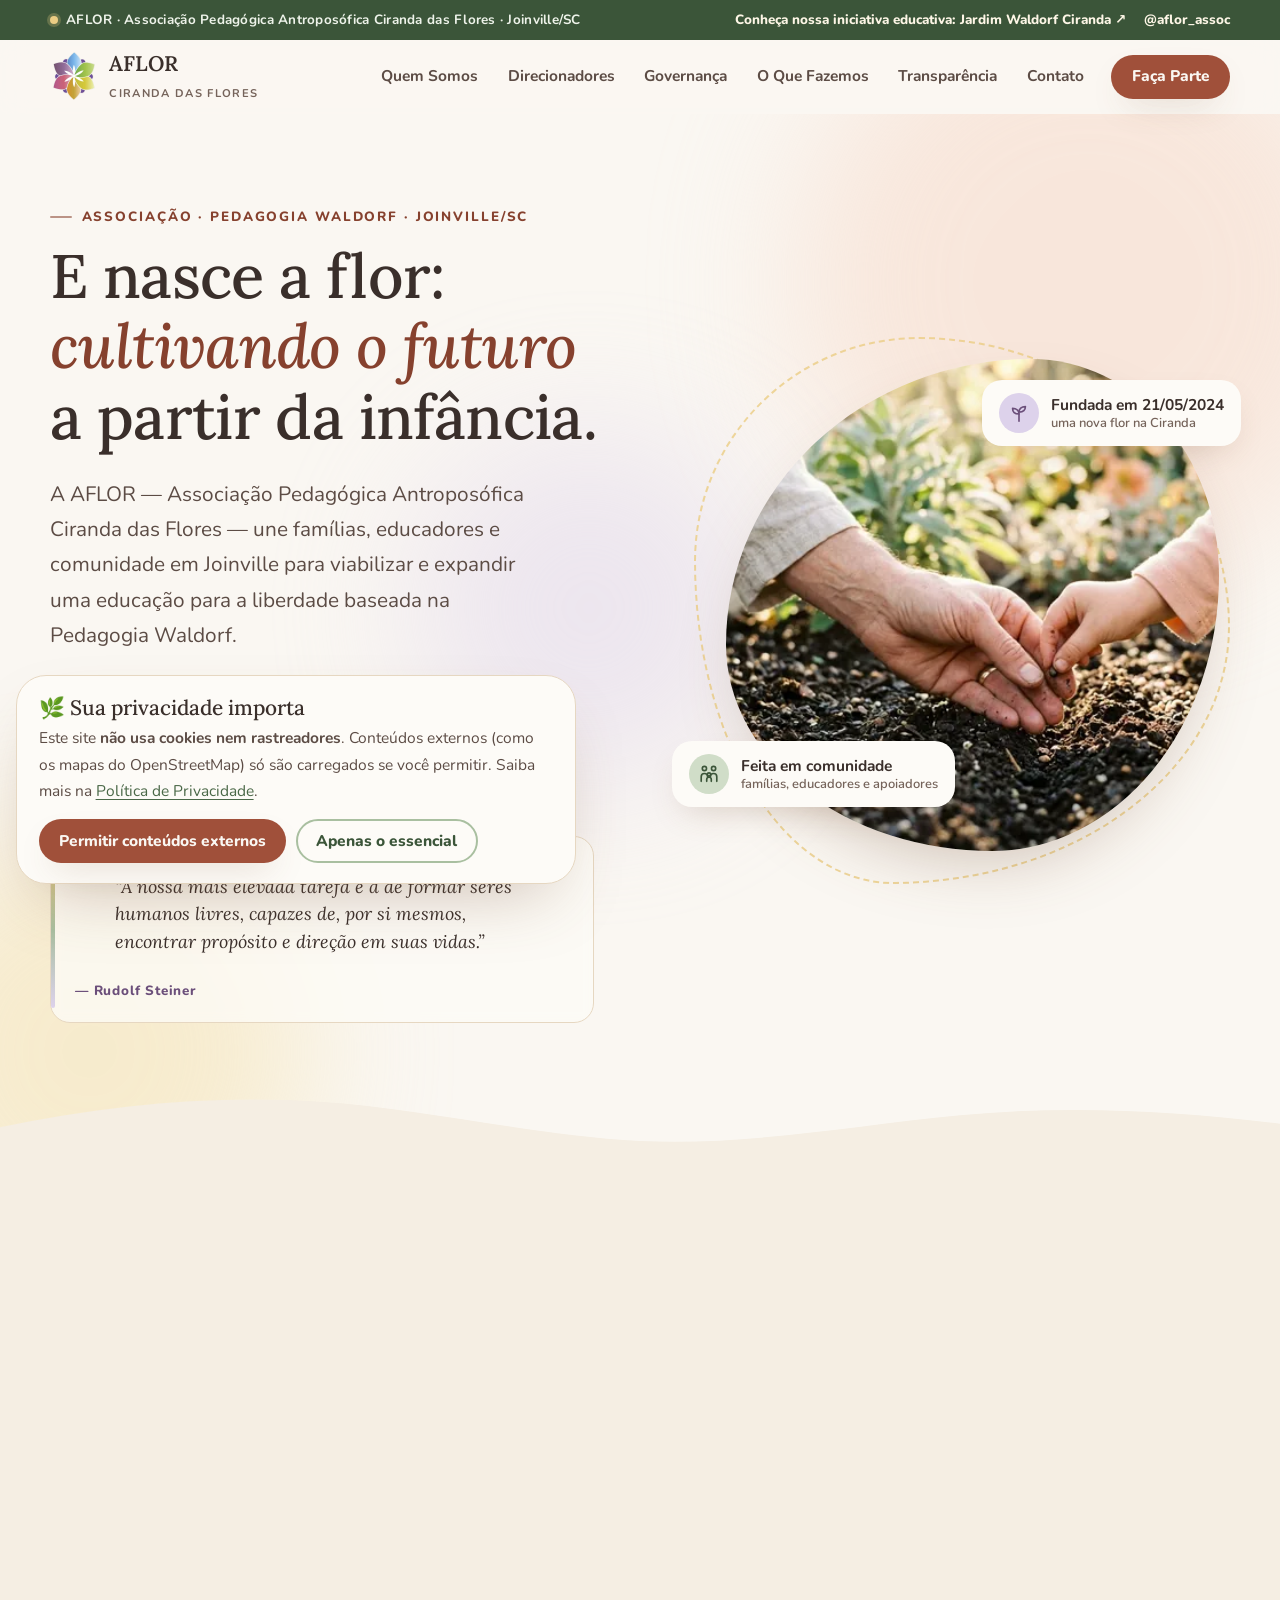
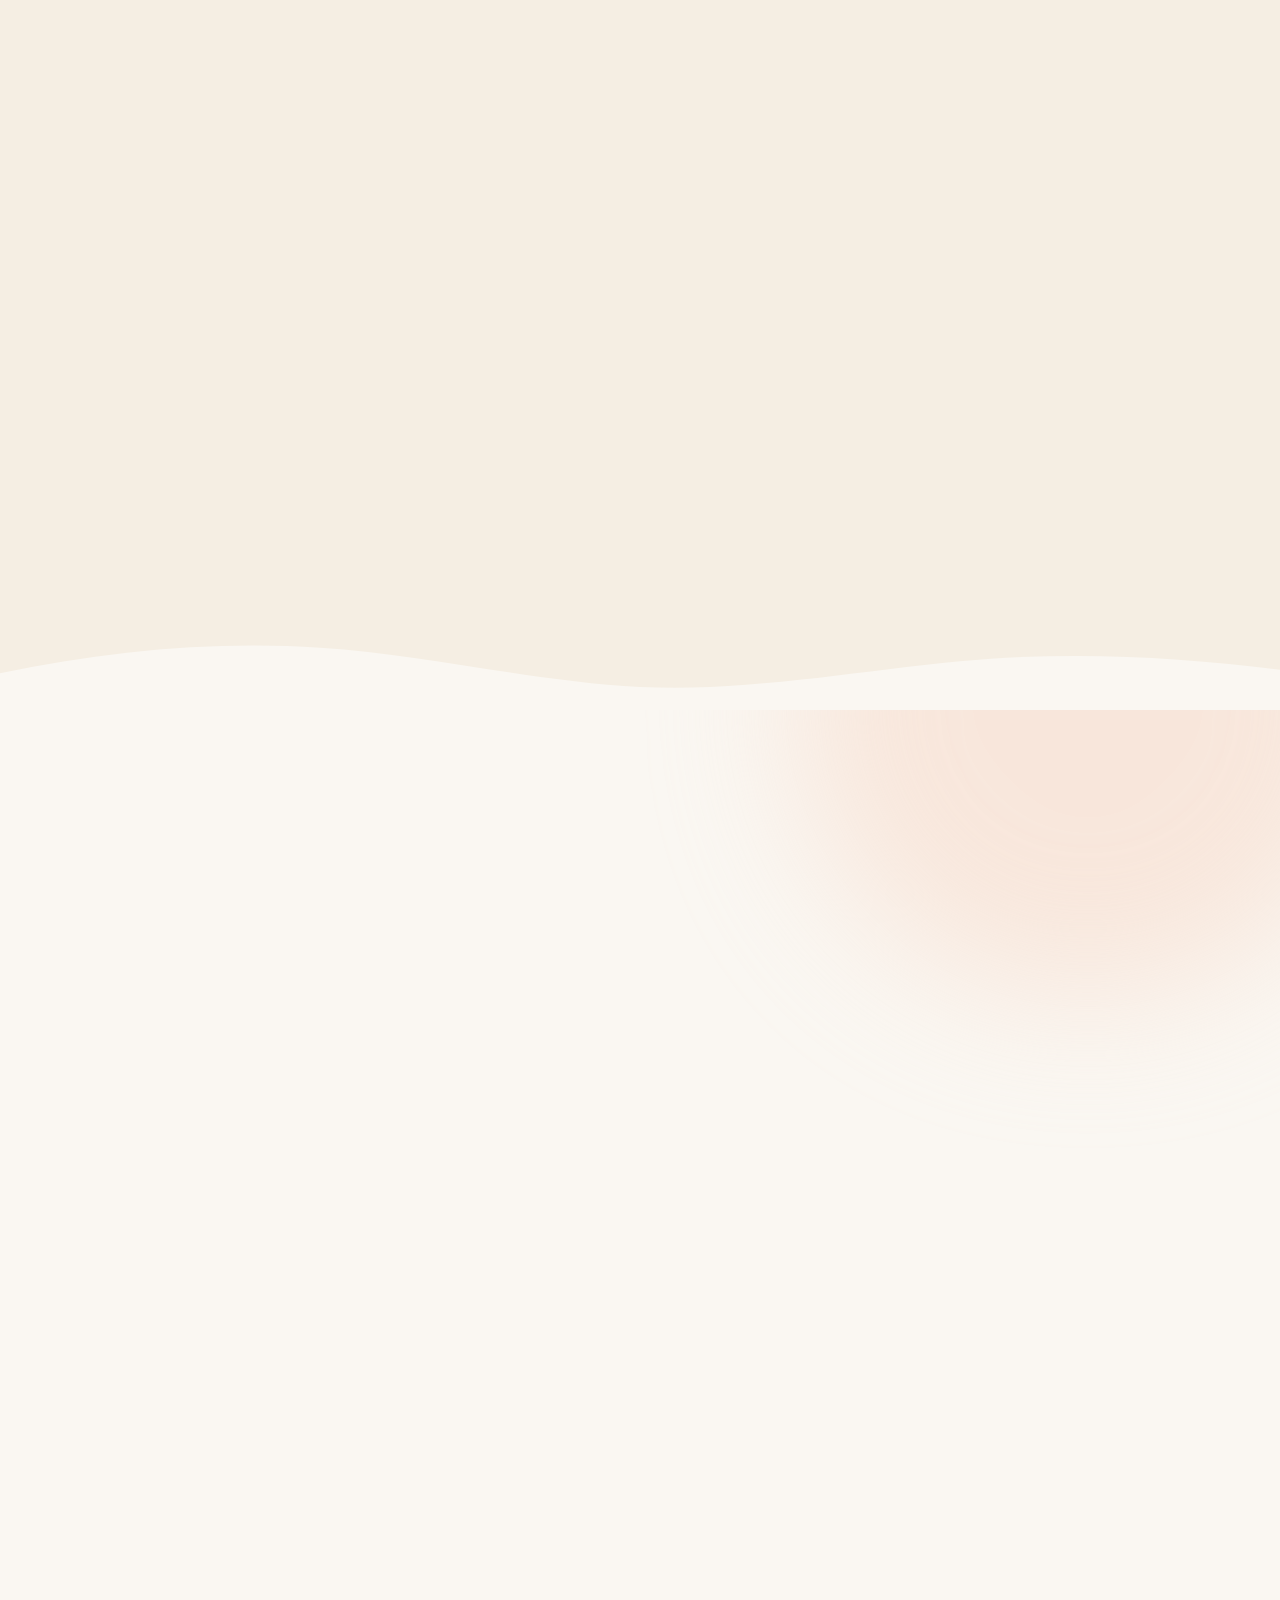
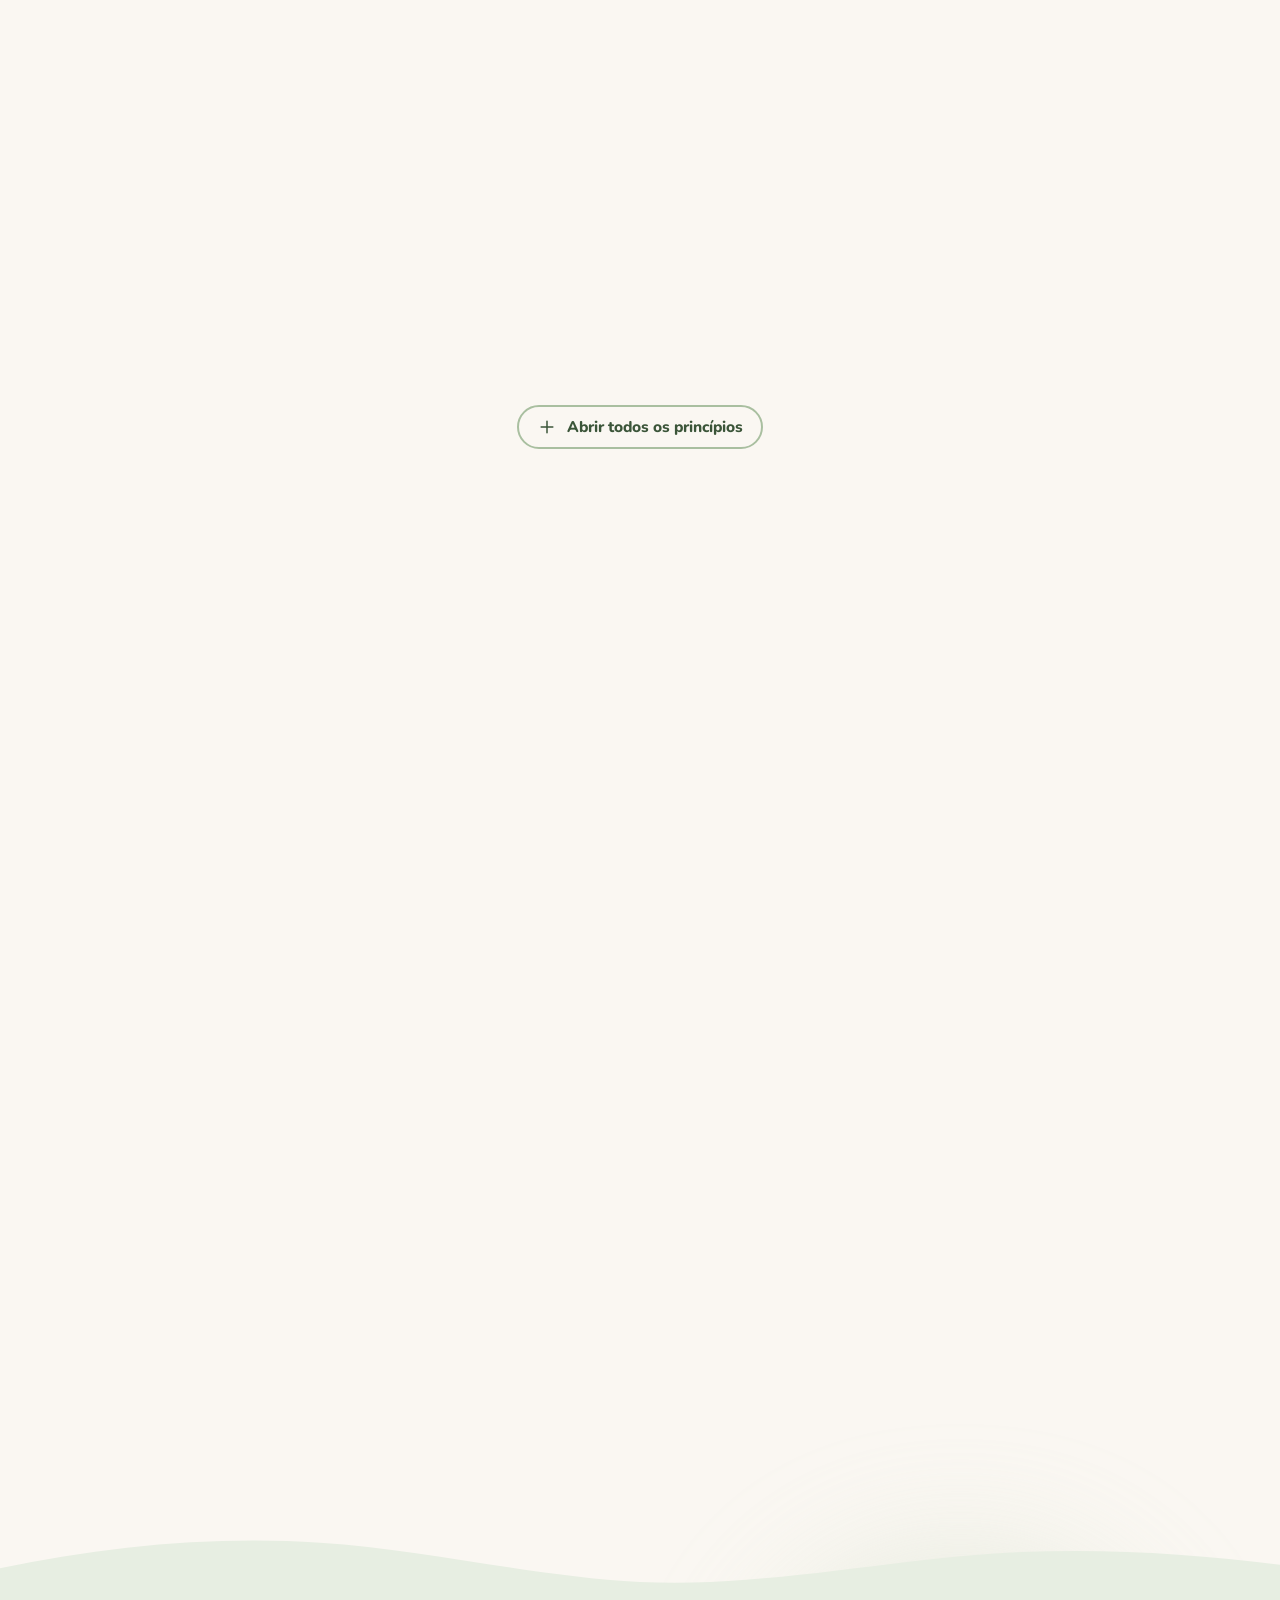
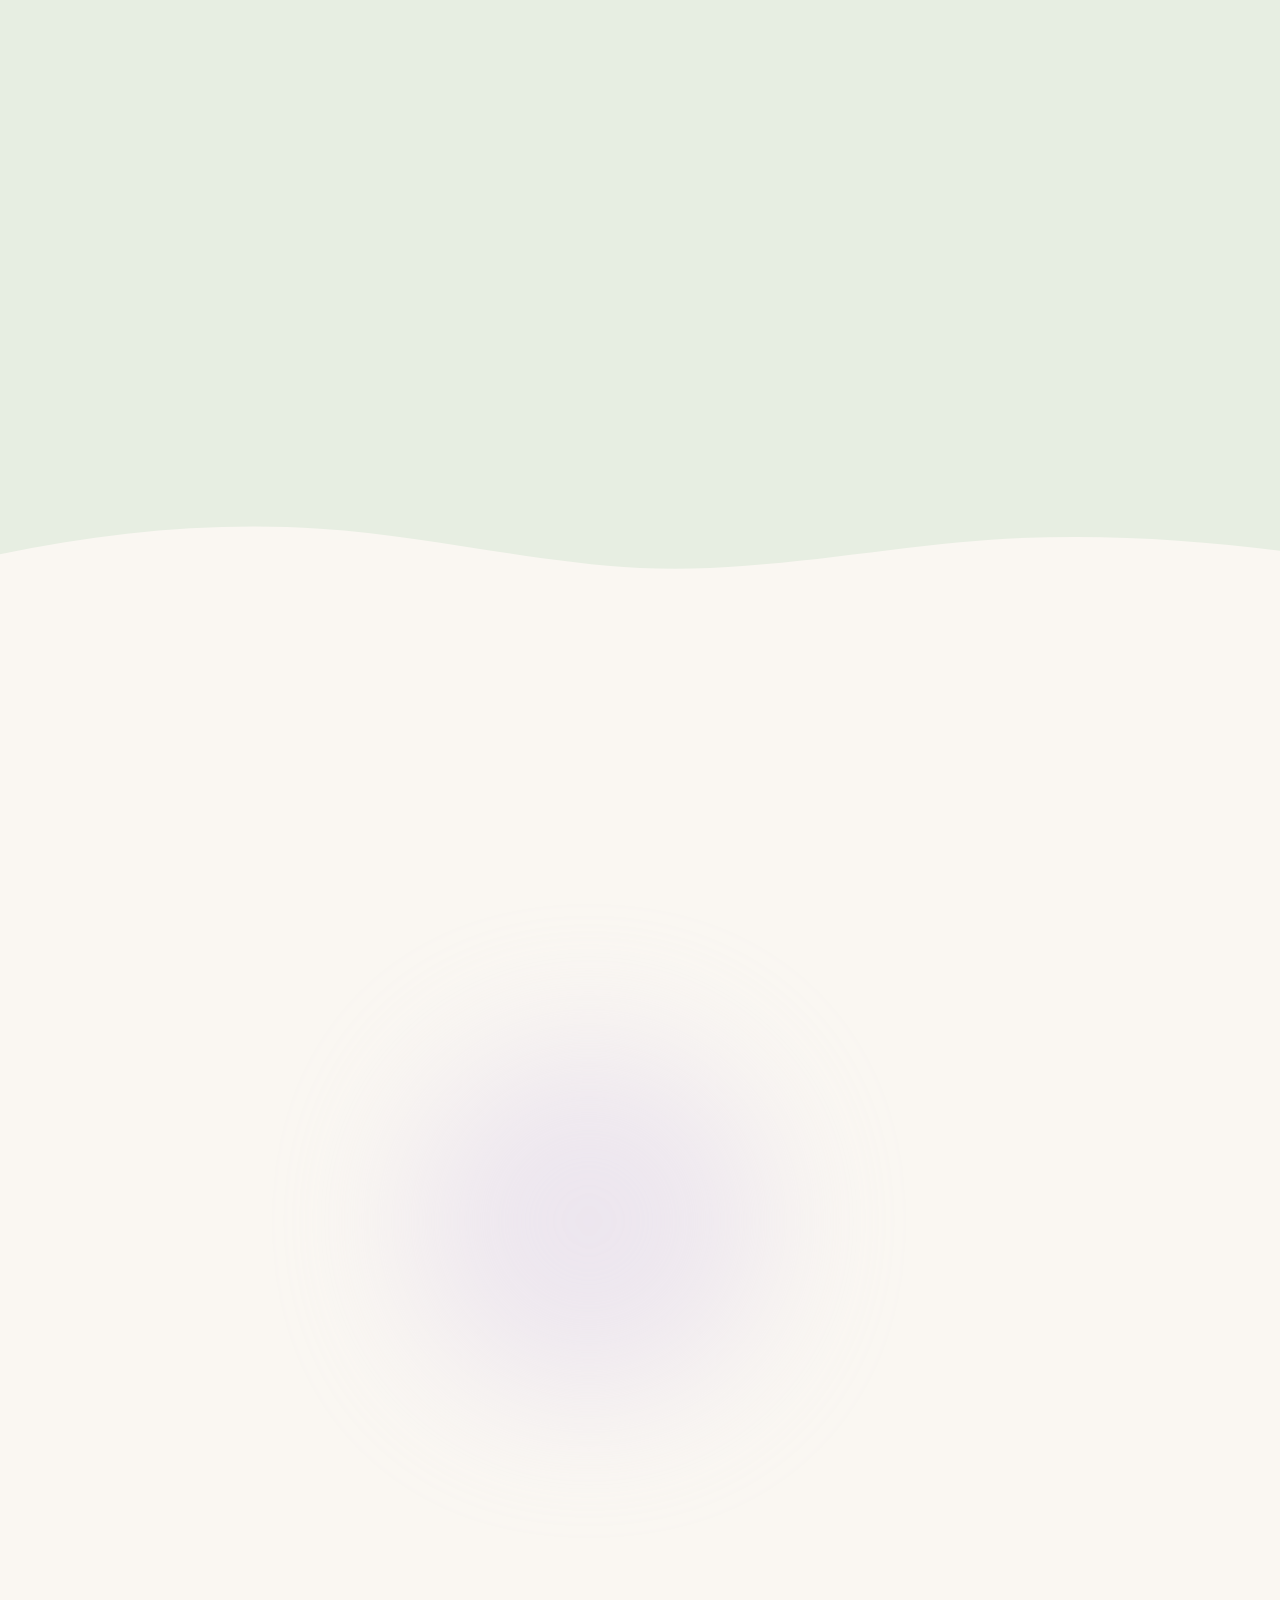
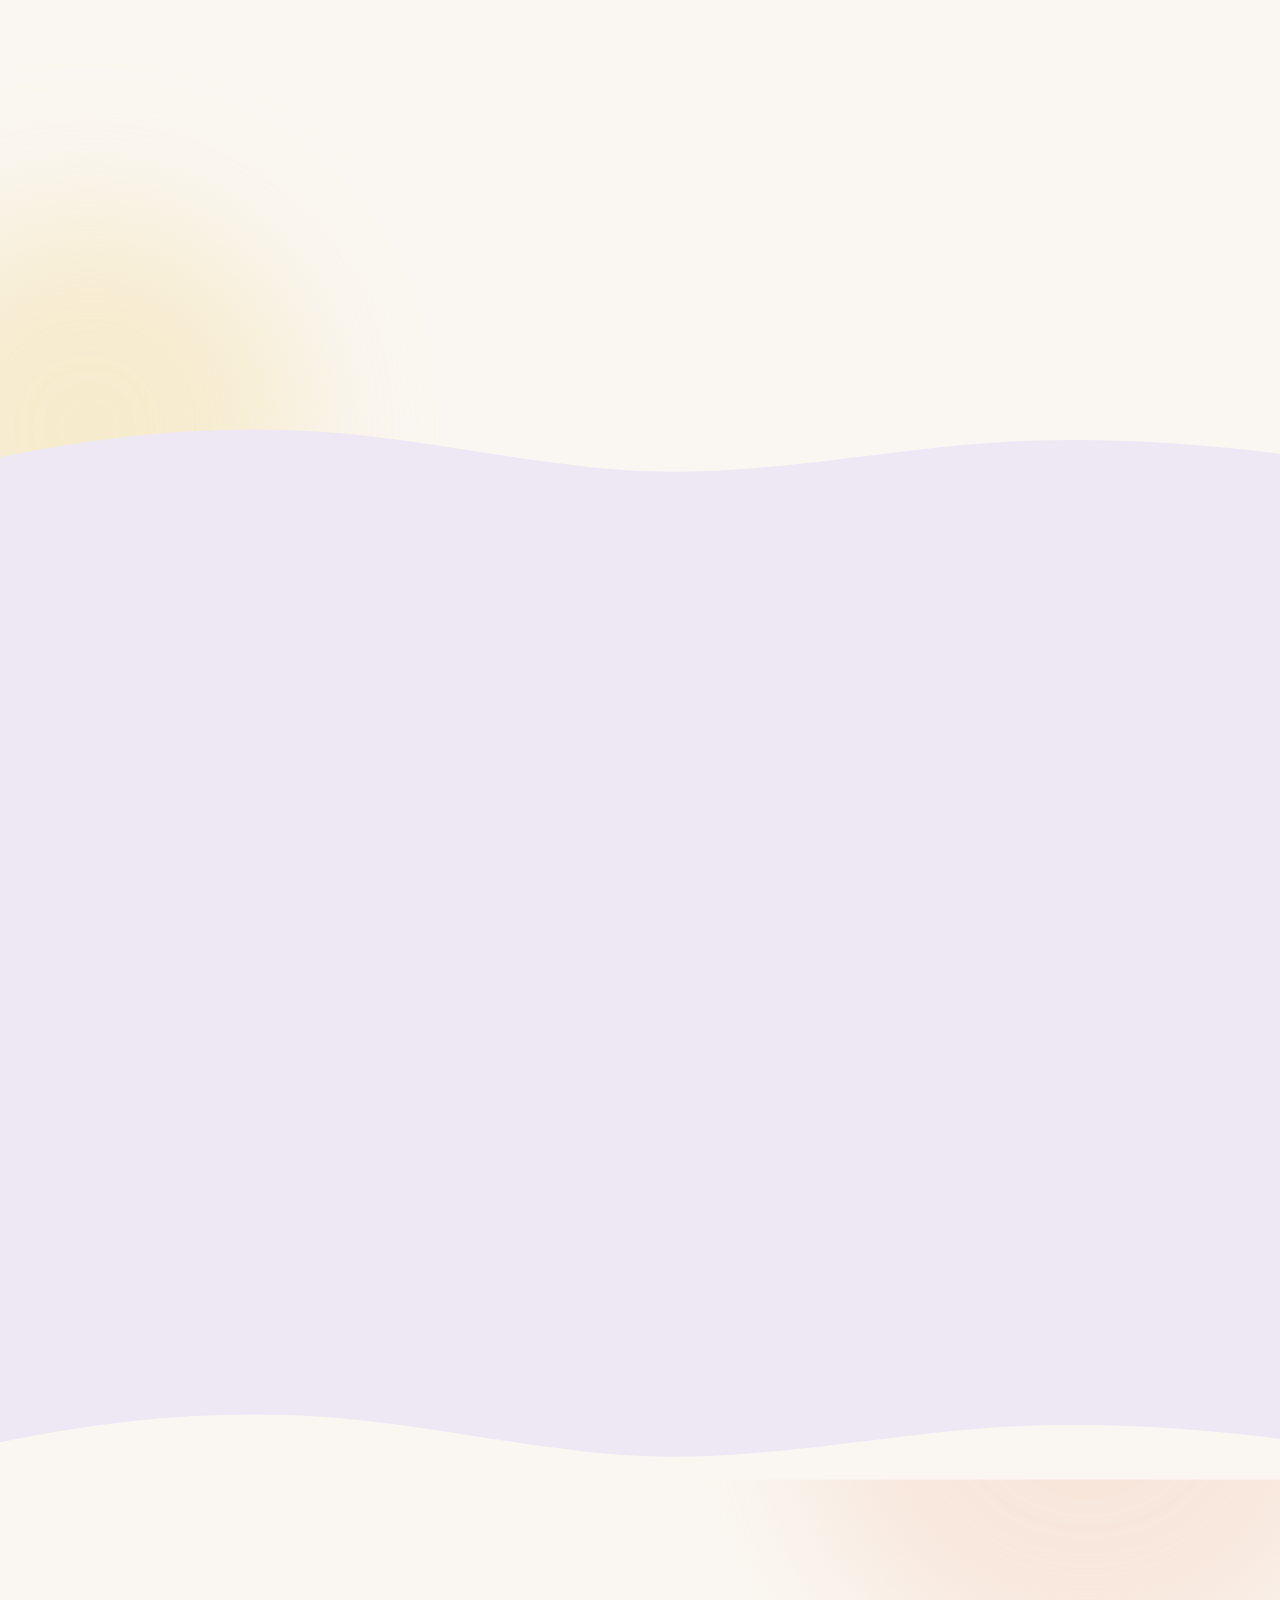
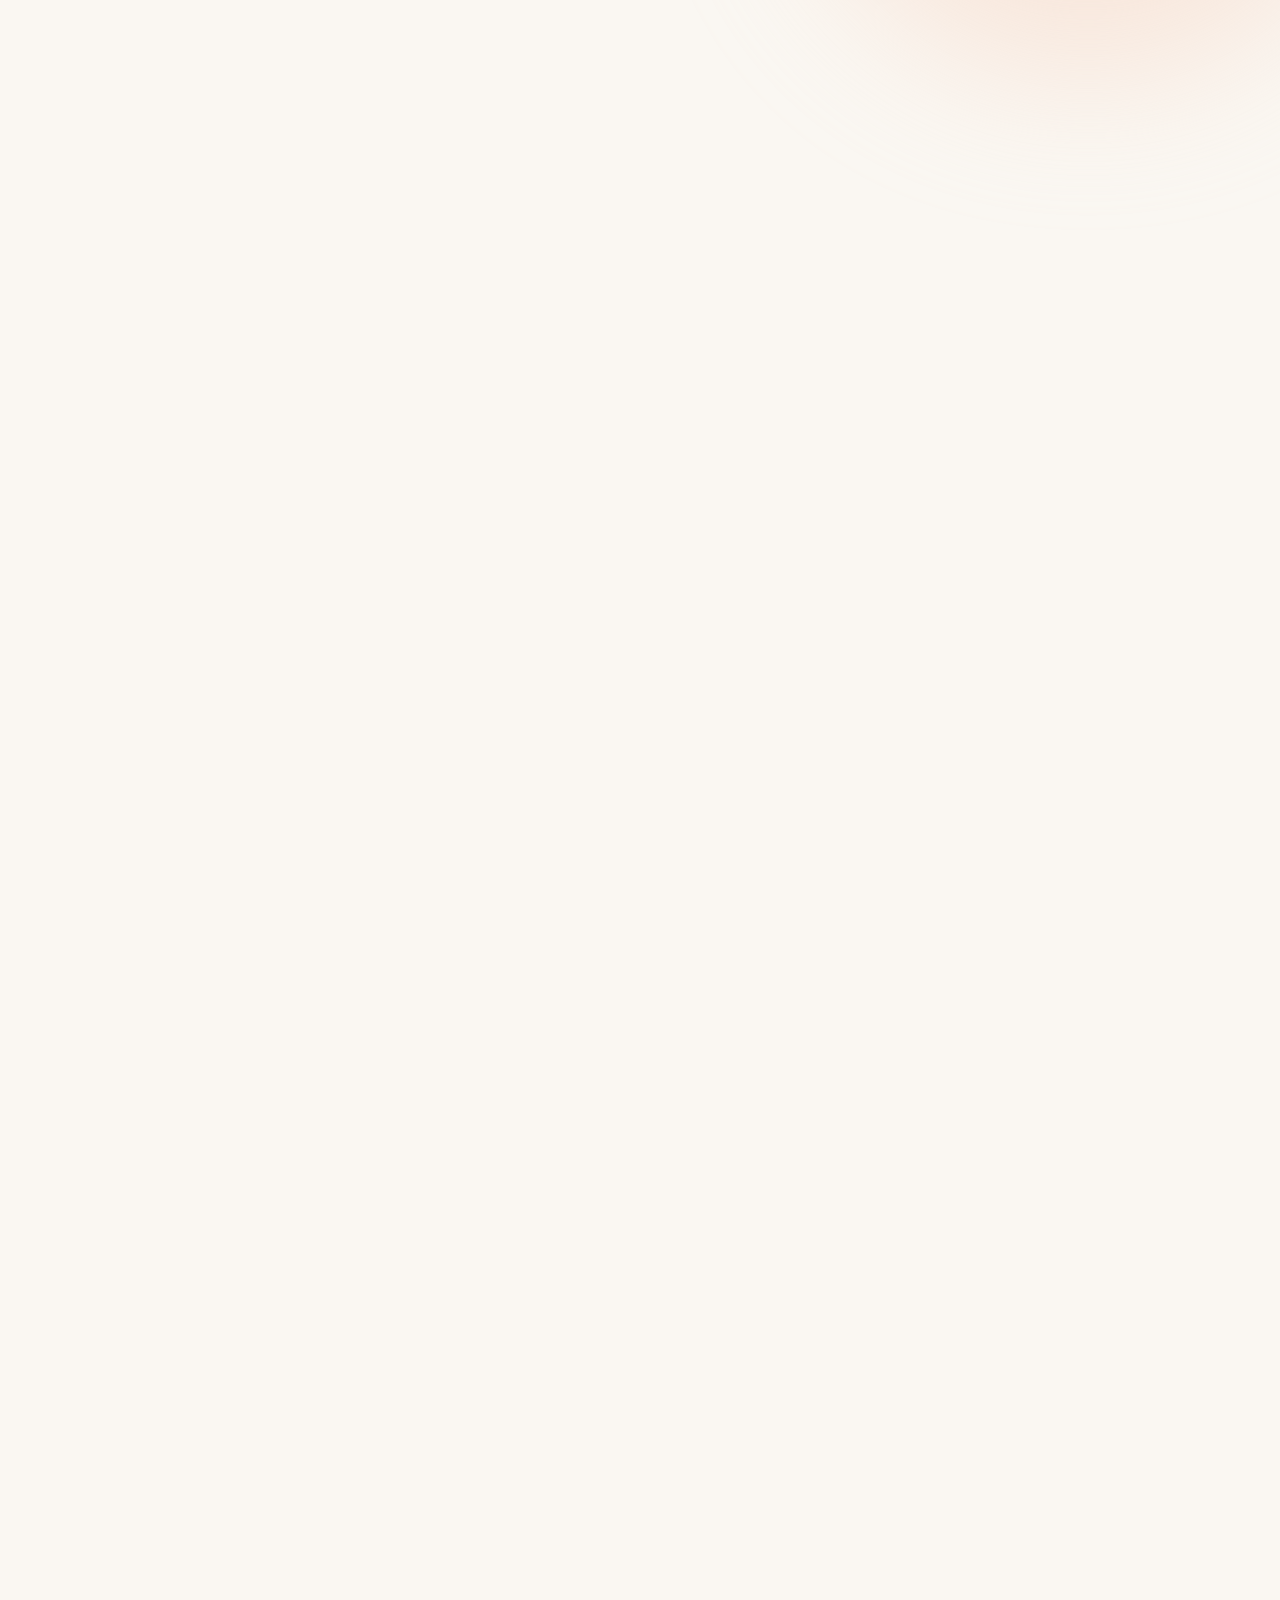
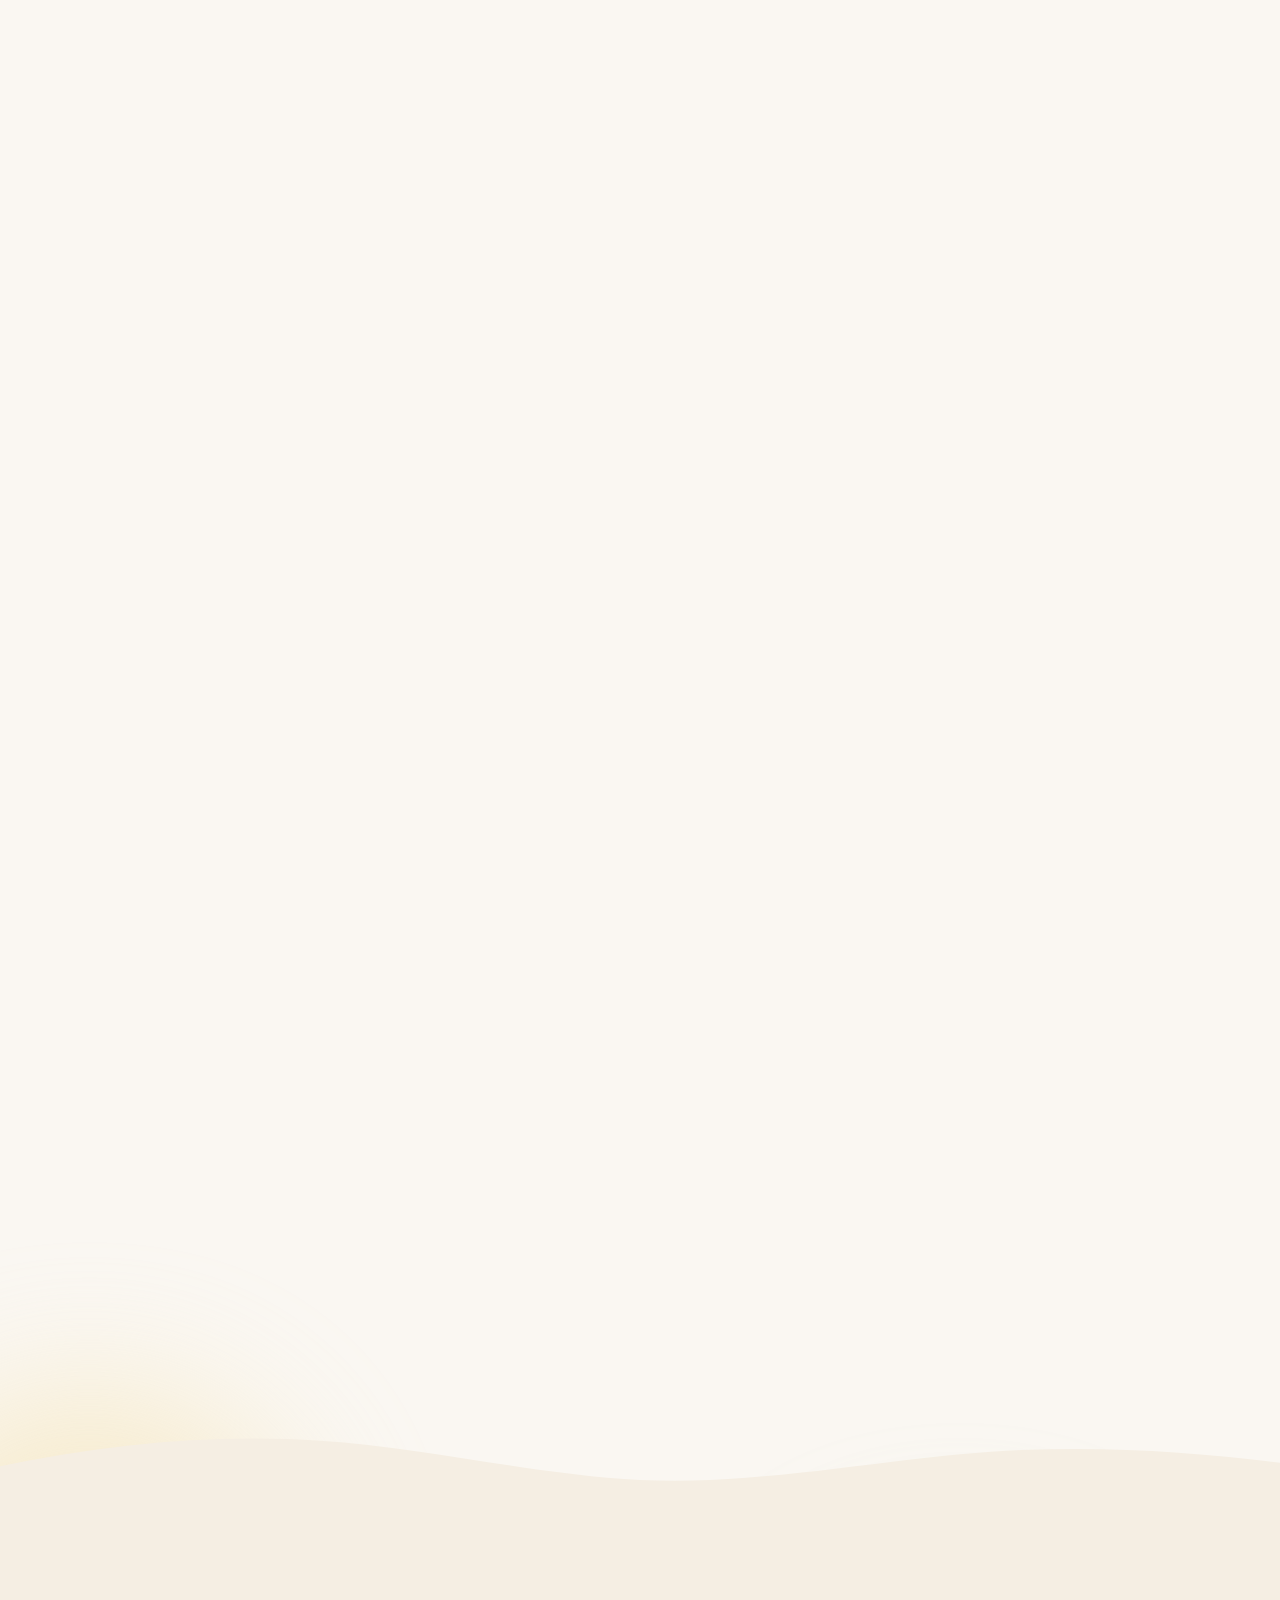
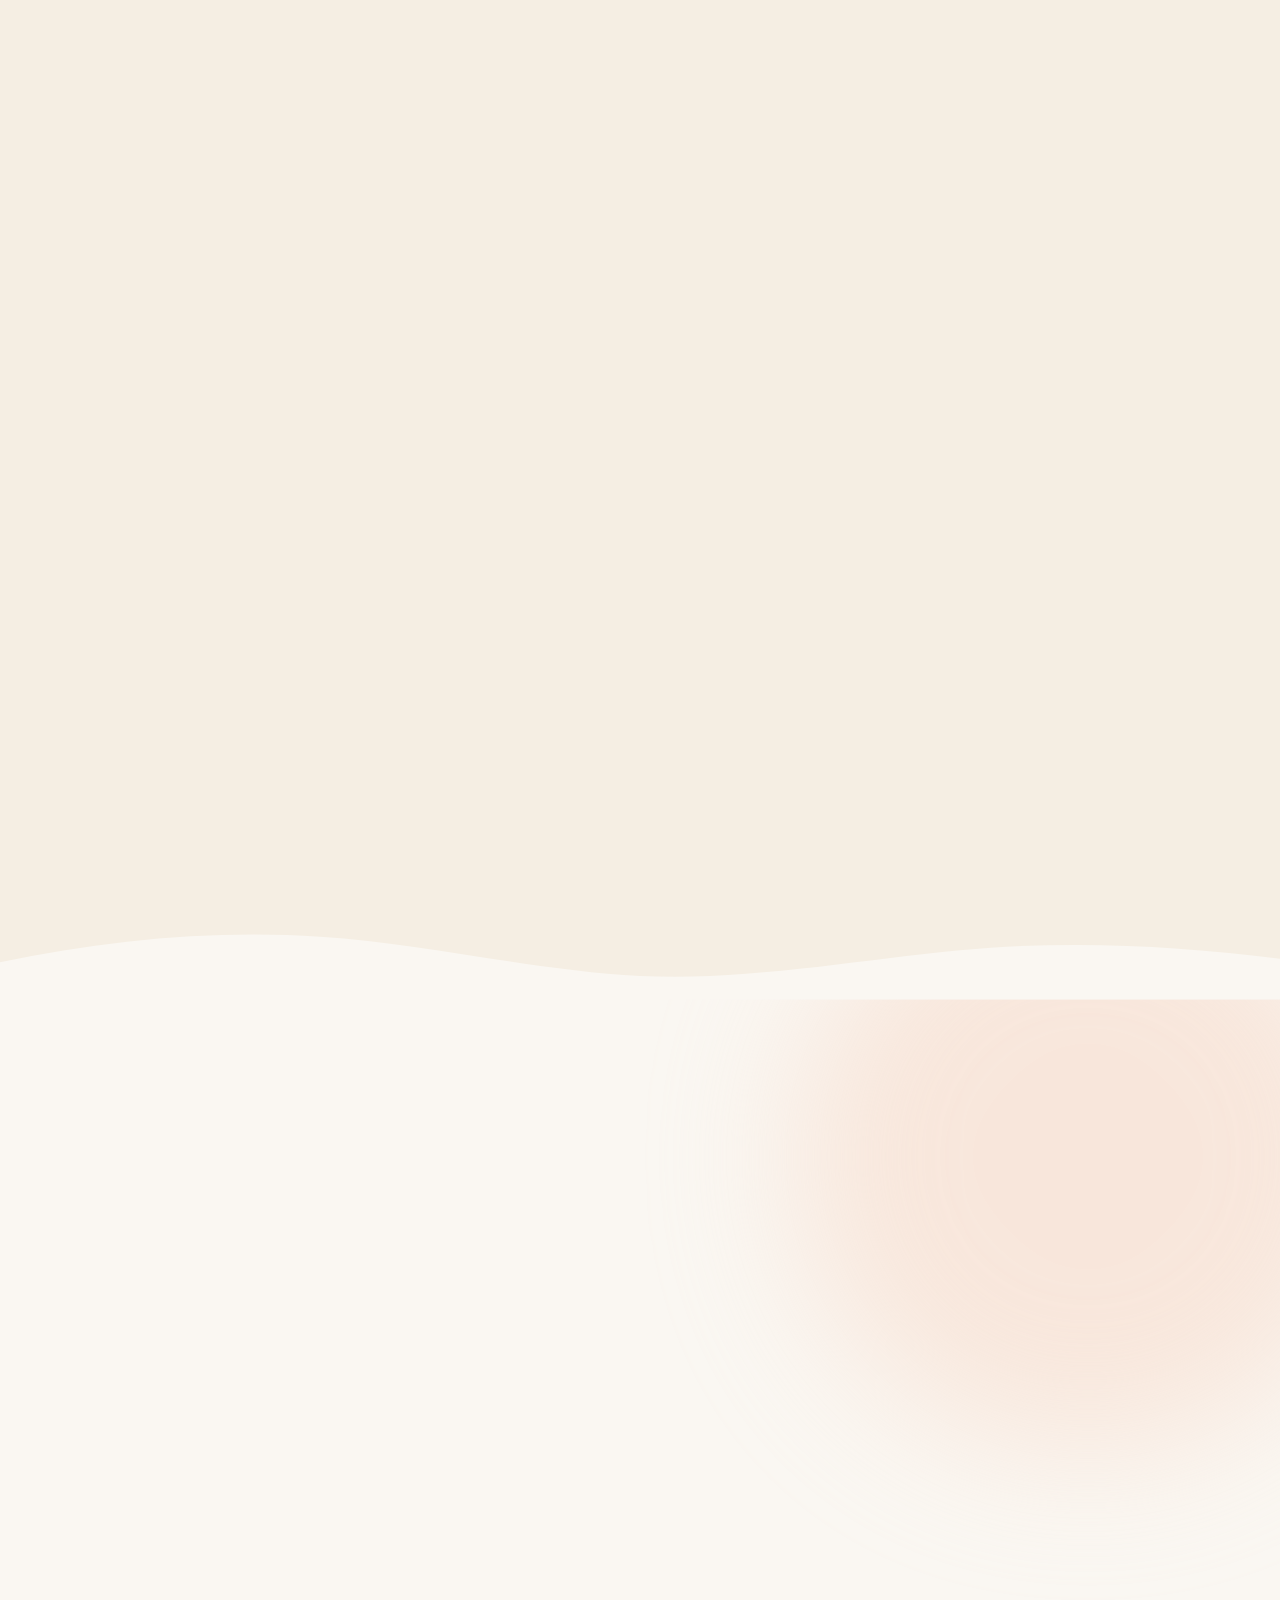
==== index.html @ 5d2d1a1f "feat: initialize project with clean design system, config, and core views" ====
<!doctype html>
<html lang="pt-BR">
<head>
  <meta charset="utf-8">
  <meta name="viewport" content="width=device-width, initial-scale=1">

  <!-- =========================================================
       SEGURANÇA (GitHub Pages não permite cabeçalhos HTTP próprios)
       CSP estrita, idêntica à do Jardim Ciranda: nenhum script/estilo
       inline, nada de terceiros exceto o endpoint de formulário e os
       iframes de mapa carregados sob demanda.
       ========================================================= -->
  <meta http-equiv="Content-Security-Policy" content="default-src 'self'; script-src 'self'; style-src 'self'; img-src 'self' data:; font-src 'self'; connect-src 'self' https://api.web3forms.com https://formspree.io; frame-src https://www.openstreetmap.org; form-action 'self' https://api.web3forms.com https://formspree.io; base-uri 'self'; object-src 'none'; manifest-src 'self'; worker-src 'none'; upgrade-insecure-requests">
  <meta name="referrer" content="strict-origin-when-cross-origin">

  <!-- =========================== SEO =========================== -->
  <title>AFLOR | Associação Pedagógica Antroposófica Ciranda das Flores — Joinville/SC</title>
  <meta name="description" content="A AFLOR une famílias, educadores e comunidade em Joinville/SC para viabilizar e expandir uma educação para a liberdade baseada na Pedagogia Waldorf. Associe-se, doe ou seja voluntário.">
  <!-- ⚠️ Em produção (domínio próprio), atualize canonical, og:url e og:image. -->
  <link rel="canonical" href="https://donxergio.github.io/AFLOR/">
  <link rel="alternate" hreflang="pt-BR" href="https://donxergio.github.io/AFLOR/">
  <meta name="robots" content="index, follow, max-image-preview:large">
  <meta name="theme-color" content="#faf7f2">
  <meta name="color-scheme" content="light">
  <meta name="format-detection" content="telephone=no">
  <meta name="geo.region" content="BR-SC">
  <meta name="geo.placename" content="Joinville">

  <!-- Open Graph (pré-visualização no WhatsApp, Facebook, Instagram) -->
  <meta property="og:type" content="website">
  <meta property="og:locale" content="pt_BR">
  <meta property="og:site_name" content="AFLOR — Ciranda das Flores">
  <meta property="og:url" content="https://donxergio.github.io/AFLOR/">
  <meta property="og:title" content="AFLOR — E nasce a flor: cultivando o futuro a partir da infância">
  <meta property="og:description" content="Famílias, educadores e comunidade de Joinville unidos por uma educação para a liberdade baseada na Pedagogia Waldorf.">
  <meta property="og:image" content="https://donxergio.github.io/AFLOR/assets/img/og-aflor.jpg">
  <meta property="og:image:type" content="image/jpeg">
  <meta property="og:image:width" content="1200">
  <meta property="og:image:height" content="630">
  <meta property="og:image:alt" content="Mãos de um adulto e de uma criança plantando sementes na terra">
  <meta name="twitter:card" content="summary_large_image">
  <meta name="twitter:title" content="AFLOR — Associação Pedagógica Antroposófica Ciranda das Flores">
  <meta name="twitter:description" content="Cultivando o futuro a partir da infância, em Joinville/SC.">
  <meta name="twitter:image" content="https://donxergio.github.io/AFLOR/assets/img/og-aflor.jpg">

  <!-- Ícones e manifesto -->
  <link rel="icon" href="assets/img/favicon-32.png" type="image/png" sizes="32x32">
  <link rel="icon" href="assets/img/icon-192.png" type="image/png" sizes="192x192">
  <link rel="apple-touch-icon" href="assets/img/apple-touch-icon.png">
  <link rel="manifest" href="site.webmanifest">

  <!-- Performance: fontes e imagem LCP pré-carregadas (mesmo domínio) -->
  <link rel="preload" href="assets/fonts/lora-var.woff2" as="font" type="font/woff2" crossorigin>
  <link rel="preload" href="assets/fonts/nunito-var.woff2" as="font" type="font/woff2" crossorigin>
  <link rel="preload" as="image" type="image/webp"
        imagesrcset="assets/img/maos-semeando-640.webp 640w, assets/img/maos-semeando-1280.webp 1280w"
        imagesizes="(max-width: 900px) 90vw, 560px" fetchpriority="high">

  <link rel="stylesheet" href="assets/css/styles.css">
  <script src="assets/js/config.js" defer></script>
  <script src="assets/js/main.js" defer></script>
  <script src="assets/js/form.js" defer></script>

  <!-- Dados estruturados (Schema.org) — bloco de dados, não é executado pelo navegador -->
  <script type="application/ld+json">
  {
    "@context": "https://schema.org",
    "@graph": [
      {
        "@type": ["NGO", "EducationalOrganization"],
        "@id": "https://donxergio.github.io/AFLOR/#aflor",
        "name": "AFLOR — Associação Pedagógica Antroposófica Ciranda das Flores",
        "alternateName": ["AFLOR", "Ciranda das Flores"],
        "description": "Associação que une famílias, educadores e comunidade em Joinville para viabilizar e expandir uma educação para a liberdade baseada na Pedagogia Waldorf.",
        "url": "https://donxergio.github.io/AFLOR/",
        "logo": "https://donxergio.github.io/AFLOR/assets/img/logo-aflor.png",
        "image": "https://donxergio.github.io/AFLOR/assets/img/og-aflor.jpg",
        "foundingDate": "2024-05-21",
        "foundingLocation": { "@type": "Place", "name": "Joinville, SC, Brasil" },
        "email": "contato.aflor@gmail.com",
        "telephone": "+55-47-98891-6765",
        "address": {
          "@type": "PostalAddress",
          "streetAddress": "Rua General Andrade Neves, 462 - Sala 1 - América",
          "addressLocality": "Joinville",
          "addressRegion": "SC",
          "addressCountry": "BR"
        },
        "areaServed": { "@type": "City", "name": "Joinville" },
        "knowsAbout": ["Pedagogia Waldorf", "Antroposofia", "Sociocracia", "Trimembração Social", "Educação Infantil"],
        "sameAs": ["https://www.instagram.com/aflor_assoc"],
        "subOrganization": {
          "@type": "Preschool",
          "name": "Jardim Waldorf Ciranda",
          "url": "https://donxergio.github.io/JardimCiranda/"
        }
      },
      {
        "@type": "WebSite",
        "@id": "https://donxergio.github.io/AFLOR/#website",
        "url": "https://donxergio.github.io/AFLOR/",
        "name": "AFLOR",
        "inLanguage": "pt-BR",
        "publisher": { "@id": "https://donxergio.github.io/AFLOR/#aflor" }
      }
    ]
  }
  </script>
</head>

<body>
  <a class="skip-link" href="#conteudo">Pular para o conteúdo</a>

  <!-- Sprite de ícones (SVG inline é permitido pela CSP) -->
  <svg xmlns="http://www.w3.org/2000/svg" class="sr-only" aria-hidden="true" focusable="false">
    <!-- Logo do Jardim Ciranda (site irmão) -->
    <symbol id="i-logo-jardim" viewBox="0 0 48 48">
      <circle cx="24" cy="24" r="8" fill="#ebcd84"/>
      <circle cx="24" cy="6" r="3.2" fill="#f0c3ab"/><circle cx="36.7" cy="11.3" r="3.2" fill="#a9bfa0"/><circle cx="42" cy="24" r="3.2" fill="#ddd2eb"/><circle cx="36.7" cy="36.7" r="3.2" fill="#f0c3ab"/>
      <circle cx="24" cy="42" r="3.2" fill="#a9bfa0"/><circle cx="11.3" cy="36.7" r="3.2" fill="#ddd2eb"/><circle cx="6" cy="24" r="3.2" fill="#f0c3ab"/><circle cx="11.3" cy="11.3" r="3.2" fill="#a9bfa0"/>
      <circle cx="24" cy="24" r="15" fill="none" stroke="#a0503a" stroke-width="2.4" stroke-linecap="round" stroke-dasharray="3 5.4" opacity=".55"/>
    </symbol>
    <symbol id="i-whatsapp" viewBox="0 0 24 24"><path fill="currentColor" d="M12.04 2a9.9 9.9 0 0 0-8.5 15l-1.4 5.1 5.2-1.4A9.9 9.9 0 1 0 12.04 2Zm0 18.1a8.2 8.2 0 0 1-4.2-1.2l-.3-.2-3.1.8.8-3-.2-.3a8.2 8.2 0 1 1 7 3.9Zm4.5-6.1c-.2-.1-1.5-.7-1.7-.8-.2-.1-.4-.1-.6.1l-.8 1c-.1.2-.3.2-.5.1a6.7 6.7 0 0 1-3.3-2.9c-.3-.4.3-.4.7-1.3.1-.2 0-.3 0-.4l-.8-1.8c-.2-.5-.4-.4-.6-.4h-.5a1 1 0 0 0-.7.3 3 3 0 0 0-.9 2.2 5.2 5.2 0 0 0 1.1 2.7 11.8 11.8 0 0 0 4.5 4c1.7.7 2.3.8 3.2.6a2.7 2.7 0 0 0 1.8-1.2 2.2 2.2 0 0 0 .1-1.3c0-.1-.2-.2-.5-.3Z"/></symbol>
    <symbol id="i-arrow" viewBox="0 0 24 24" fill="none" stroke="currentColor" stroke-width="2" stroke-linecap="round" stroke-linejoin="round"><path d="M5 12h14M13 6l6 6-6 6"/></symbol>
    <symbol id="i-external" viewBox="0 0 24 24" fill="none" stroke="currentColor" stroke-width="2" stroke-linecap="round" stroke-linejoin="round"><path d="M14 4h6v6M20 4l-9 9"/><path d="M18 14v5a1 1 0 0 1-1 1H5a1 1 0 0 1-1-1V7a1 1 0 0 1 1-1h5"/></symbol>
    <symbol id="i-chevron" viewBox="0 0 24 24" fill="none" stroke="currentColor" stroke-width="2.4" stroke-linecap="round" stroke-linejoin="round"><path d="m6 9 6 6 6-6"/></symbol>
    <symbol id="i-leaf" viewBox="0 0 24 24" fill="none" stroke="currentColor" stroke-width="1.8" stroke-linecap="round" stroke-linejoin="round"><path d="M5 19c0-8 5-13 15-14-1 10-6 15-14 15"/><path d="M5 19 13 11"/></symbol>
    <symbol id="i-sprout" viewBox="0 0 24 24" fill="none" stroke="currentColor" stroke-width="1.8" stroke-linecap="round" stroke-linejoin="round"><path d="M12 21v-8"/><path d="M12 13C12 9 9 7 5 7c0 4 3 6 7 6Z"/><path d="M12 11c0-3.5 2.5-6 7-6 0 4-3 6-7 6Z"/></symbol>
    <symbol id="i-sun" viewBox="0 0 24 24" fill="none" stroke="currentColor" stroke-width="1.8" stroke-linecap="round"><circle cx="12" cy="12" r="4.2"/><path d="M12 2.5v2M12 19.5v2M2.5 12h2M19.5 12h2M5.3 5.3l1.4 1.4M17.3 17.3l1.4 1.4M5.3 18.7l1.4-1.4M17.3 6.7l1.4-1.4"/></symbol>
    <symbol id="i-tree" viewBox="0 0 24 24" fill="none" stroke="currentColor" stroke-width="1.8" stroke-linecap="round" stroke-linejoin="round"><path d="M12 21v-6"/><path d="M12 15c-4.5 0-7-2.4-7-5.6A5.3 5.3 0 0 1 9 4.4a4.6 4.6 0 0 1 6 0 5.3 5.3 0 0 1 4 5c0 3.2-2.5 5.6-7 5.6Z"/></symbol>
    <symbol id="i-heart" viewBox="0 0 24 24" fill="none" stroke="currentColor" stroke-width="1.8" stroke-linecap="round" stroke-linejoin="round"><path d="M12 20s-7.5-4.4-7.5-10A4.3 4.3 0 0 1 12 7.4 4.3 4.3 0 0 1 19.5 10c0 5.6-7.5 10-7.5 10Z"/></symbol>
    <symbol id="i-family" viewBox="0 0 24 24" fill="none" stroke="currentColor" stroke-width="1.8" stroke-linecap="round" stroke-linejoin="round"><circle cx="7" cy="6" r="2.3"/><circle cx="17" cy="6" r="2.3"/><circle cx="12" cy="12.5" r="1.8"/><path d="M3.5 20v-5a3.5 3.5 0 0 1 7 0M13.5 15a3.5 3.5 0 0 1 7 0v5M9.5 20v-2a2.5 2.5 0 0 1 5 0v2"/></symbol>
    <symbol id="i-circle" viewBox="0 0 24 24" fill="none" stroke="currentColor" stroke-width="1.8" stroke-linecap="round"><circle cx="12" cy="4.8" r="2"/><circle cx="19.2" cy="12" r="2"/><circle cx="12" cy="19.2" r="2"/><circle cx="4.8" cy="12" r="2"/><path d="M14 6.3 17.7 10M17.7 14 14 17.7M10 17.7 6.3 14M6.3 10 10 6.3"/></symbol>
    <symbol id="i-compass" viewBox="0 0 24 24" fill="none" stroke="currentColor" stroke-width="1.8" stroke-linecap="round" stroke-linejoin="round"><circle cx="12" cy="12" r="9"/><path d="m15.5 8.5-2 5-5 2 2-5Z"/></symbol>
    <symbol id="i-eye" viewBox="0 0 24 24" fill="none" stroke="currentColor" stroke-width="1.8" stroke-linecap="round" stroke-linejoin="round"><path d="M2.5 12S6 5.5 12 5.5 21.5 12 21.5 12 18 18.5 12 18.5 2.5 12 2.5 12Z"/><circle cx="12" cy="12" r="3"/></symbol>
    <symbol id="i-hands" viewBox="0 0 24 24" fill="none" stroke="currentColor" stroke-width="1.8" stroke-linecap="round" stroke-linejoin="round"><path d="M6 13h2.5l3 2.5H14a1.4 1.4 0 0 1 0 2.8h-3"/><path d="M3 12.5h3V20H3z"/><path d="m14 18.3 5.2-2.6a1.5 1.5 0 0 1 1.4 2.7L14.5 21H9.5L6 19.5"/><path d="M15.5 10S12 8.1 12 5.8A2 2 0 0 1 15.5 4.5 2 2 0 0 1 19 5.8C19 8.1 15.5 10 15.5 10Z"/></symbol>
    <symbol id="i-gift" viewBox="0 0 24 24" fill="none" stroke="currentColor" stroke-width="1.8" stroke-linecap="round" stroke-linejoin="round"><rect x="3.5" y="8" width="17" height="4" rx="1"/><path d="M5 12v8h14v-8M12 8v12M12 8S10.5 3.5 8 4.5 9 8 12 8Zm0 0s1.5-4.5 4-3.5S15 8 12 8Z"/></symbol>
    <symbol id="i-doc" viewBox="0 0 24 24" fill="none" stroke="currentColor" stroke-width="1.8" stroke-linecap="round" stroke-linejoin="round"><path d="M14 3H7a2 2 0 0 0-2 2v14a2 2 0 0 0 2 2h10a2 2 0 0 0 2-2V8Z"/><path d="M14 3v5h5M9 13h6M9 17h4"/></symbol>
    <symbol id="i-assembly" viewBox="0 0 24 24" fill="none" stroke="currentColor" stroke-width="1.8" stroke-linecap="round" stroke-linejoin="round"><circle cx="12" cy="7" r="2.5"/><circle cx="5" cy="11" r="2"/><circle cx="19" cy="11" r="2"/><path d="M8 20v-3a4 4 0 0 1 8 0v3M2.5 19v-1.5A2.5 2.5 0 0 1 5 15M21.5 19v-1.5A2.5 2.5 0 0 0 19 15"/></symbol>
    <symbol id="i-chart" viewBox="0 0 24 24" fill="none" stroke="currentColor" stroke-width="1.8" stroke-linecap="round" stroke-linejoin="round"><path d="M4 20V4M4 20h16"/><path d="M8 16v-4M12 16V8M16 16v-6"/></symbol>
    <symbol id="i-instagram" viewBox="0 0 24 24" fill="none" stroke="currentColor" stroke-width="1.8" stroke-linecap="round"><rect x="3.5" y="3.5" width="17" height="17" rx="5"/><circle cx="12" cy="12" r="4"/><circle cx="17.2" cy="6.8" r="1" fill="currentColor" stroke="none"/></symbol>
    <symbol id="i-palette" viewBox="0 0 24 24" fill="none" stroke="currentColor" stroke-width="1.8" stroke-linecap="round" stroke-linejoin="round"><path d="M12 3a9 9 0 1 0 0 18c1.2 0 1.8-.8 1.8-1.7 0-1.3-1-1.6-1-2.8 0-1 .8-1.7 1.8-1.7H17a4 4 0 0 0 4-4C21 6.6 17 3 12 3Z"/><circle cx="7.5" cy="11" r="1.2"/><circle cx="10" cy="7" r="1.2"/><circle cx="15" cy="7" r="1.2"/></symbol>
    <symbol id="i-scale" viewBox="0 0 24 24" fill="none" stroke="currentColor" stroke-width="1.8" stroke-linecap="round" stroke-linejoin="round"><path d="M12 3v18M7 21h10M4 7h16M6.5 7l-3 7a3 3 0 0 0 6 0Zm11 0-3 7a3 3 0 0 0 6 0Z"/></symbol>
    <symbol id="i-self" viewBox="0 0 24 24" fill="none" stroke="currentColor" stroke-width="1.8" stroke-linecap="round"><path d="M12 12a1.4 1.4 0 1 1 1.4-1.4 3 3 0 1 1-3 3 4.6 4.6 0 1 1 4.6-4.6 6.3 6.3 0 1 1-6.3 6.3"/></symbol>
    <symbol id="i-triad" viewBox="0 0 24 24" fill="none" stroke="currentColor" stroke-width="1.8"><circle cx="12" cy="8.5" r="4.6"/><circle cx="8.2" cy="15" r="4.6"/><circle cx="15.8" cy="15" r="4.6"/></symbol>
    <symbol id="i-flow" viewBox="0 0 24 24" fill="none" stroke="currentColor" stroke-width="1.8" stroke-linecap="round"><circle cx="5" cy="6" r="2.2"/><circle cx="19" cy="6" r="2.2"/><circle cx="12" cy="18.5" r="2.2"/><path d="M7.4 6h9.2M17.8 8.1l-4.6 8.3M6.2 8.1l4.6 8.3"/></symbol>
    <symbol id="i-school" viewBox="0 0 24 24" fill="none" stroke="currentColor" stroke-width="1.8" stroke-linecap="round" stroke-linejoin="round"><path d="M2.5 10 12 5l9.5 5-9.5 5Z"/><path d="M6.5 12.2V16c0 1.5 2.5 3 5.5 3s5.5-1.5 5.5-3v-3.8"/></symbol>
    <symbol id="i-chat" viewBox="0 0 24 24" fill="none" stroke="currentColor" stroke-width="1.8" stroke-linecap="round" stroke-linejoin="round"><path d="M4 5h16v11H9l-5 4Z"/><path d="M8 9.5h8M8 12.5h5"/></symbol>
    <symbol id="i-home" viewBox="0 0 24 24" fill="none" stroke="currentColor" stroke-width="1.8" stroke-linecap="round" stroke-linejoin="round"><path d="M3.5 11 12 4l8.5 7"/><path d="M5.5 9.5V20h13V9.5"/><path d="M10 20v-5h4v5"/></symbol>
    <symbol id="i-pin" viewBox="0 0 24 24" fill="none" stroke="currentColor" stroke-width="1.8" stroke-linecap="round" stroke-linejoin="round"><path d="M12 21s-7-6.1-7-11.5a7 7 0 0 1 14 0C19 14.9 12 21 12 21Z"/><circle cx="12" cy="9.5" r="2.5"/></symbol>
    <symbol id="i-mail" viewBox="0 0 24 24" fill="none" stroke="currentColor" stroke-width="1.8" stroke-linecap="round" stroke-linejoin="round"><rect x="3" y="5" width="18" height="14" rx="3.5"/><path d="m4 7 8 6 8-6"/></symbol>
    <symbol id="i-shield" viewBox="0 0 24 24" fill="none" stroke="currentColor" stroke-width="1.8" stroke-linecap="round" stroke-linejoin="round"><path d="M12 3 5 6v5.5c0 4.4 3 8 7 9.5 4-1.5 7-5.1 7-9.5V6Z"/><path d="m9 12 2 2 4-4"/></symbol>
    <symbol id="i-check" viewBox="0 0 24 24" fill="none" stroke="currentColor" stroke-width="1.8" stroke-linecap="round" stroke-linejoin="round"><circle cx="12" cy="12" r="9"/><path d="m8 12 3 3 5-6"/></symbol>
    <symbol id="i-plus" viewBox="0 0 24 24" fill="none" stroke="currentColor" stroke-width="1.8" stroke-linecap="round"><path d="M12 5v14M5 12h14"/></symbol>
    <symbol id="i-wave" viewBox="0 0 1440 90" preserveAspectRatio="none"><path d="M0 46c120-26 240-38 360-30s240 40 360 46 240-18 360-30 240-6 360 10V90H0Z"/></symbol>
  </svg>

  <!-- ===================== BARRA DO ECOSSISTEMA ===================== -->
  <div class="topbar">
    <div class="container">
      <p><span class="topbar__flower" aria-hidden="true"></span>AFLOR · Associação Pedagógica Antroposófica Ciranda das Flores · Joinville/SC</p>
      <div class="topbar__links">
        <!-- 🔗 Link do Jardim: valor definido em assets/js/config.js (jardimUrl). Em produção: https://www.jardimciranda.com.br -->
        <a href="https://donxergio.github.io/JardimCiranda/" data-jardim-link target="_blank" rel="noopener noreferrer" id="topbar-jardim">
          Conheça nossa iniciativa educativa: Jardim Waldorf Ciranda ↗
        </a>
        <a class="topbar__social" href="https://www.instagram.com/aflor_assoc" target="_blank" rel="noopener noreferrer" id="topbar-instagram">@aflor_assoc</a>
      </div>
    </div>
  </div>

  <!-- ============================ CABEÇALHO ============================ -->
  <header class="site-header" id="topo">
    <div class="container">
      <a class="brand" href="./" aria-label="AFLOR — página inicial">
        <img class="brand__logo" src="assets/img/logo-flor.webp" width="48" height="48" alt="" decoding="async">
        <span>
          <span class="brand__name">AFLOR</span>
          <span class="brand__tag">Ciranda das Flores</span>
        </span>
      </a>

      <button class="nav-toggle" type="button" aria-expanded="false" aria-controls="menu-principal" aria-label="Abrir menu" id="btn-menu">
        <span></span>
      </button>

      <nav class="nav" id="menu-principal" aria-label="Menu principal">
        <ul class="nav__list" role="list">
          <li><a href="#quem-somos">Quem Somos</a></li>
          <li><a href="#direcionadores">Direcionadores</a></li>
          <li><a href="#governanca">Governança</a></li>
          <li><a href="#atuacao">O Que Fazemos</a></li>
          <li><a href="#transparencia">Transparência</a></li>
          <li><a href="#contato">Contato</a></li>
        </ul>
        <a class="btn btn--sm" href="#faca-parte" id="nav-faca-parte">Faça Parte</a>
      </nav>
    </div>
  </header>

  <main id="conteudo" tabindex="-1">

    <!-- ============================ A. HERO ============================ -->
    <section class="hero hero--aflor" id="inicio" aria-labelledby="hero-titulo">
      <div class="lazur" aria-hidden="true"><span class="l1"></span><span class="l2"></span><span class="l3"></span></div>

      <div class="container hero__grid">
        <div>
          <p class="eyebrow">Associação · Pedagogia Waldorf · Joinville/SC</p>
          <h1 id="hero-titulo">E nasce a flor: <em>cultivando o futuro</em> a partir da infância.</h1>
          <p class="hero__lead">
            A AFLOR — Associação Pedagógica Antroposófica Ciranda das Flores — une famílias, educadores e comunidade
            em Joinville para viabilizar e expandir uma educação para a liberdade baseada na Pedagogia Waldorf.
          </p>
          <div class="hero__ctas">
            <a class="btn" href="#associado" id="cta-hero-associado">
              <svg aria-hidden="true"><use href="#i-sprout"/></svg>
              Faça Parte como Associado
            </a>
            <a class="btn btn--ghost" href="#quem-somos" id="cta-hero-historia">
              Conheça Nossa História
              <svg aria-hidden="true"><use href="#i-arrow"/></svg>
            </a>
          </div>
          <figure class="hero__quote">
            <blockquote>
              <p>“A nossa mais elevada tarefa é a de formar seres humanos livres, capazes de, por si mesmos, encontrar propósito e direção em suas vidas.”</p>
            </blockquote>
            <figcaption><cite>— Rudolf Steiner</cite></figcaption>
          </figure>
        </div>

        <div class="hero__media">
          <span class="hero__ring" aria-hidden="true"></span>
          <div class="hero__blob">
            <!-- Sem rostos (ECA/LGPD): apenas mãos de adulto e criança semeando. LCP: sem lazy-loading -->
            <img
              src="assets/img/maos-semeando-1280.webp"
              srcset="assets/img/maos-semeando-640.webp 640w, assets/img/maos-semeando-1280.webp 1280w"
              sizes="(max-width: 900px) 90vw, 560px"
              width="1280" height="860"
              alt="Mão de um adulto e mão de uma criança colocando juntas uma semente na terra escura, ao lado de um broto"
              fetchpriority="high" decoding="async">
          </div>
          <div class="hero__card hero__card--a" aria-hidden="true">
            <span class="dot"><svg><use href="#i-family"/></svg></span>
            <span>Feita em comunidade<small>famílias, educadores e apoiadores</small></span>
          </div>
          <div class="hero__card hero__card--b" aria-hidden="true">
            <span class="dot"><svg><use href="#i-sprout"/></svg></span>
            <span>Fundada em 21/05/2024<small>uma nova flor na Ciranda</small></span>
          </div>
        </div>
      </div>

      <svg class="wave wave--bottom wave--to-alt" aria-hidden="true" viewBox="0 0 1440 90" preserveAspectRatio="none"><use href="#i-wave"/></svg>
    </section>

    <!-- ===================== B. QUEM SOMOS — "E NASCE A FLOR" ===================== -->
    <section class="section section--alt" id="quem-somos" aria-labelledby="quem-somos-titulo">
      <div class="container letter-wrap">
        <aside class="letter-aside reveal" aria-label="Linha do tempo da AFLOR">
          <img
            src="assets/img/aquarela-lazur-1280.webp"
            srcset="assets/img/aquarela-lazur-640.webp 640w, assets/img/aquarela-lazur-1280.webp 1280w"
            sizes="(max-width: 960px) 46vw, 400px" width="1280" height="948"
            alt="Aquarela em técnica Lazur com flores em tons de pêssego, rosa e ocre e uma semente germinando ao centro"
            loading="lazy" decoding="async">
          <span class="stamp" aria-hidden="true"><span><strong>21.05</strong>2024 · nasce a AFLOR</span></span>
          <ol class="timeline-mini">
            <li><b>2017</b><span>Começa a semeadura do Jardim Waldorf Ciranda em Joinville.</span></li>
            <li><b>2023</b><span>Familiares do Ciranda se reúnem para elaborar a associação.</span></li>
            <li><b>2024</b><span>21 de maio: assembleia de fundação da AFLOR.</span></li>
          </ol>
        </aside>

        <article class="letter reveal d1">
          <p class="eyebrow">Quem somos · Sobre a Associação</p>
          <h2 id="quem-somos-titulo">E nasce a <em>flor</em></h2>

          <p class="lead-drop">Só é possível falar do surgimento da AFLOR a partir da história do Jardim Waldorf Ciranda. E por aí começamos.</p>
          <p>O Jardim Waldorf Ciranda foi criado para trazer às crianças de Joinville uma educação baseada e inspirada na Pedagogia Waldorf, com o propósito de contribuir para a formação de seres humanos livres. Com espaço de contato com a natureza, brinquedos adequados à idade e a abertura e incentivo para engajamento das famílias no dia a dia do Ciranda.</p>
          <p>Foram 7 anos semeando, começando lá em 2017, a falar sobre a pedagogia Waldorf, sobre a Antroposofia e modelos de gestão associativos. Conceitos que ainda são inovadores e disruptivos para quem está acostumado com modelos tradicionais na área da educação.</p>
          <p class="pull">Estamos a serviço da criança, a serviço do desenvolvimento do ser humano, pensando no que esse ser poderá, conforme o que receber agora na infância, oferecer para o mundo no futuro. Essa é a NOSSA tarefa, não só do educador em sala de aula, mas da comunidade como um todo.</p>
          <p>A tarefa é do coletivo e não de um único ser. Precisamos atuar juntos, como comunidade na educação da criança, não só de nossos próprios filhos e filhas, mas também das crianças ao nosso entorno, pois elas irão conviver no futuro e farão parte da próxima geração.</p>
          <p>Quando assumimos a responsabilidade de olhar para a infância a partir de um olhar ampliado, como humanidade, iremos perceber que não existe nenhuma outra necessidade mais importante no mundo do que cuidar da infância. É lá que estão as sementes que irão dar flores e frutos no futuro. Cuidar da qualidade da semente, do solo, do germinar é o que irá garantir que essas flores e frutos possam alcançar todo seu potencial e, de fato, mudar o contexto em que vivemos.</p>
          <p>Esse propósito se fortaleceu ainda mais, consolidando a visão de comunidade com a abertura da AFLOR e ampliando o foco na educação da criança como ser do futuro.</p>
          <p>Durante todo o ano de 2023, um grupo de familiares de crianças do Ciranda juntou-se para elaborar a associação e formar o que seria esse germe de comunidade. Em 2024, no dia 21 de maio, é realizada a assembleia de fundação da AFLOR, contando com a presença de fundadores do Ciranda, familiares e demais apoiadores para fortalecer esse movimento.</p>
          <p class="welcome">Convidamos a vocês que também acreditam que é possível mudar o mundo a partir da infância. Queremos semear juntos para que a Ciranda das Flores seja cada vez mais linda. Hoje nasce uma nova flor. Sejam todas as pessoas bem-vindas à AFLOR.</p>

          <footer class="signatures">
            <p class="signatures__place">Joinville, 21 de maio de 2024</p>
            <ul role="list">
              <li><strong>Letícia Vilela</strong><span>Co-fundadora do Jardim Ciranda</span></li>
              <li><strong>Leonardo Bertoldi, Luciana Rosa, Patrícia Carneiro e Raphael Rodrigues</strong><span>Comissão de Associação</span></li>
            </ul>
          </footer>
        </article>
      </div>
      <svg class="wave wave--bottom wave--to-cream" aria-hidden="true" viewBox="0 0 1440 90" preserveAspectRatio="none"><use href="#i-wave"/></svg>
    </section>

    <!-- ===================== C. DIRECIONADORES ESTRATÉGICOS ===================== -->
    <section class="section" id="direcionadores" aria-labelledby="direcionadores-titulo">
      <div class="lazur" aria-hidden="true"><span class="l1"></span><span class="l4"></span></div>
      <div class="container">
        <header class="section-head reveal">
          <p class="eyebrow">Direcionadores Estratégicos</p>
          <h2 id="direcionadores-titulo">Propósito, Imagem de Futuro, <em>Valores</em> e Princípios</h2>
          <p>Os direcionadores estratégicos foram elaborados pela Comissão da Associação em paralelo ao desenvolvimento do Estatuto da AFLOR e compõem o mesmo dada a importância que possuem. Este material foi resultado de profundas reflexões sobre o papel de uma associação como a AFLOR para os seres humanos em desenvolvimento e a comunidade.</p>
        </header>

        <div class="compass">
          <article class="compass__card tint-peach reveal">
            <span class="pillar__icon" aria-hidden="true"><svg><use href="#i-compass"/></svg></span>
            <h3>Propósito</h3>
            <p>Viabilizar, promover e potencializar o desenvolvimento de seres humanos livres e conscientes, por meio da antroposofia e da pedagogia Waldorf, e, assim, contribuir para a evolução integral da humanidade.</p>
          </article>
          <article class="compass__card tint-lavender reveal d1">
            <span class="pillar__icon" aria-hidden="true"><svg><use href="#i-eye"/></svg></span>
            <h3>Imagem de Futuro</h3>
            <p>Queremos um mundo onde os seres humanos possam conviver em harmonia, respeitando a individualidade de cada um, onde a empatia e a colaboração possam ser valores reais da vida em comunidade, e nós adultos possamos atuar como guardiões da infância e do ser humano em desenvolvimento.</p>
          </article>
        </div>

        <div class="principles-intro reveal">
          <h3>Os 7 Valores e Princípios</h3>
          <p>A clareza de princípios de governança é importante para sustentar uma decisão quando uma determinada regra não é clara ou então quando existem duas regras que se contradizem entre si, ou ainda quando não há regras suficientes para solucionar uma determinada situação. Os princípios, baseados nos valores, irão auxiliar no processo decisório da comunidade na escolha de um caminho ou outro.</p>
        </div>

        <div class="values-tools">
          <button type="button" class="btn btn--ghost btn--sm" id="btn-valores-todos" aria-expanded="false" aria-controls="lista-valores" hidden>
            <svg aria-hidden="true"><use href="#i-plus"/></svg><span data-label>Abrir todos os princípios</span>
          </button>
        </div>

        <div class="values" id="lista-valores">
          <details class="value tint-peach reveal" open>
            <summary>
              <span class="value__num" aria-hidden="true">1</span>
              <span class="value__title">Criança no centro<small>Valor e princípio 1</small></span>
              <span class="value__chev" aria-hidden="true"><svg><use href="#i-chevron"/></svg></span>
            </summary>
            <div class="value__body">
              <p>As decisões e prioridades devem ser balizadas pela necessidade da criança. A criança deve estar sempre no centro das perspectivas, visando garantir sua segurança, um mundo bom e relações saudáveis ao seu redor. Entende-se aqui o termo “criança” como o ser humano em desenvolvimento que estará diretamente envolvido num processo educativo, podendo eventualmente estar na fase da infância, adolescência, juventude ou até mesmo na fase adulta.</p>
              <div class="questions">
                <h4>Perguntas norteadoras</h4>
                <ul role="list">
                  <li>O entorno educativo é prejudicado com a decisão tomada?</li>
                  <li>A criança permanece no centro ao tomarmos essa decisão?</li>
                  <li>Estamos oferecendo um mundo bom, belo e verdadeiro a partir dessa decisão?</li>
                </ul>
              </div>
            </div>
          </details>

          <details class="value tint-ochre reveal">
            <summary>
              <span class="value__num" aria-hidden="true">2</span>
              <span class="value__title">Autoconhecimento e autoeducação<small>Valor e princípio 2</small></span>
              <span class="value__chev" aria-hidden="true"><svg><use href="#i-chevron"/></svg></span>
            </summary>
            <div class="value__body">
              <p>As pessoas envolvidas na governança da AFLOR devem prezar pelo seu autoconhecimento e busca pela autoeducação prática, exercida no dia a dia e nas relações. Temos a consciência de que somos seres humanos em desenvolvimento e assim respeitamos e aceitamos a etapa de cada um, ao mesmo tempo em que compartilhamos com transparência as necessidades de ajustes nas relações.</p>
              <div class="questions">
                <h4>Perguntas norteadoras</h4>
                <ul role="list">
                  <li>Os participantes do grupo estão exercendo empatia nas relações?</li>
                  <li>A comunicação das necessidades individuais e do grupo é clara?</li>
                  <li>Como indivíduo, estou me observando na minha ação no grupo?</li>
                  <li>Como comunidade, estamos amadurecendo nas decisões e percepções ao longo do tempo?</li>
                </ul>
              </div>
            </div>
          </details>

          <details class="value tint-rose reveal">
            <summary>
              <span class="value__num" aria-hidden="true">3</span>
              <span class="value__title">Liberdade, amor e verdade<small>Valor e princípio 3</small></span>
              <span class="value__chev" aria-hidden="true"><svg><use href="#i-chevron"/></svg></span>
            </summary>
            <div class="value__body">
              <p>Atuamos com liberdade e responsabilidade para que cada um possa viver de forma plena, leve, equilibrada e coerente, buscando expressar amor em tudo o que fazemos e falamos, inclusive nas conversas difíceis. Procuramos ser verdadeiros conosco, com os outros e com a sociedade, cultivando relações e acordos justos e éticos visando sempre o propósito da AFLOR.</p>
              <div class="questions">
                <h4>Perguntas norteadoras</h4>
                <ul role="list">
                  <li>Nossas ações e decisões são realizadas com liberdade e responsabilidade?</li>
                  <li>Nas nossas ações e relações expressamos amor, inclusive nas conversas ou decisões difíceis?</li>
                  <li>Procuramos ser verdadeiros no que fazemos, decidimos e expressamos, com ética e justiça?</li>
                </ul>
              </div>
            </div>
          </details>

          <details class="value tint-sage reveal">
            <summary>
              <span class="value__num" aria-hidden="true">4</span>
              <span class="value__title">Integração com a natureza<small>Valor e princípio 4</small></span>
              <span class="value__chev" aria-hidden="true"><svg><use href="#i-chevron"/></svg></span>
            </summary>
            <div class="value__body">
              <p>Para nós a natureza é uma professora. Somos parte integrada e sua extensão. Tudo o que fazemos e aprendemos deve ter relação com ela, pois somos uma coisa só. A valorização da vida em toda a sua forma e diversidade é um elemento central nas nossas ações e realizações. Nas nossas atividades pedagógicas a integração com a natureza é figura central para que possamos fortalecer nossa existência com consciência e aprendizados orgânicos que possam gerar equilíbrio na vida individual e coletiva, além de uma construção de visão de mundo sustentável e regenerativo.</p>
              <div class="questions">
                <h4>Perguntas norteadoras</h4>
                <ul role="list">
                  <li>Nossas ações respeitam e cuidam da natureza em nosso entorno?</li>
                  <li>Estamos oferecendo um ambiente de relação entre a natureza e a criança?</li>
                  <li>Nossas ações proporcionam um movimento sustentável e regenerativo na comunidade em que atuamos?</li>
                </ul>
              </div>
            </div>
          </details>

          <details class="value tint-lavender reveal">
            <summary>
              <span class="value__num" aria-hidden="true">5</span>
              <span class="value__title">Diversidade, inclusão e equidade<small>Valor e princípio 5</small></span>
              <span class="value__chev" aria-hidden="true"><svg><use href="#i-chevron"/></svg></span>
            </summary>
            <div class="value__body">
              <p>Olhamos para o ser humano de forma integral, respeitando a sua condição atual e histórica, e buscando resgatar e incluir pessoas em nossa comunidade que estejam interessadas em participar do nosso movimento, considerando raças, origens, neurodiversidades, deficiências e situação econômica, entre outras necessidades.</p>
              <div class="questions">
                <h4>Perguntas norteadoras</h4>
                <ul role="list">
                  <li>Nossas ações permitem a inclusão de pessoas de diversas naturezas, origens e necessidades?</li>
                  <li>Estamos agindo de forma equânime nas relações, estruturas e decisões?</li>
                  <li>Buscamos um olhar mais profundo das relações e das necessidades individuais das pessoas envolvidas nos dramas escolares, acolhendo e viabilizando a inclusão?</li>
                </ul>
              </div>
            </div>
          </details>

          <details class="value tint-sky reveal">
            <summary>
              <span class="value__num" aria-hidden="true">6</span>
              <span class="value__title">Colaboração e altruísmo<small>Valor e princípio 6</small></span>
              <span class="value__chev" aria-hidden="true"><svg><use href="#i-chevron"/></svg></span>
            </summary>
            <div class="value__body">
              <p>Atuamos de forma colaborativa, entendendo que o principal objetivo do ser humano é viver em comunidade, desenvolvendo suas habilidades de relação. Buscamos a empatia na relação com o outro, o exercício da comunicação não violenta e também relações baseadas no altruísmo. Prezamos pela comunicação positiva, assertiva e não-violenta.</p>
              <div class="questions">
                <h4>Perguntas norteadoras</h4>
                <ul role="list">
                  <li>Estamos agindo de forma colaborativa junto aos demais envolvidos na comunidade escolar?</li>
                  <li>O altruísmo permeia as ações e decisões do dia a dia?</li>
                  <li>Nossa comunicação flui de forma positiva, assertiva e não violenta?</li>
                  <li>Há espaço para que as pessoas possam contribuir conforme as suas possibilidades?</li>
                </ul>
              </div>
            </div>
          </details>

          <details class="value tint-peach reveal">
            <summary>
              <span class="value__num" aria-hidden="true">7</span>
              <span class="value__title">Transformação pela arte<small>Valor e princípio 7</small></span>
              <span class="value__chev" aria-hidden="true"><svg><use href="#i-chevron"/></svg></span>
            </summary>
            <div class="value__body">
              <p>Atuamos de forma criativa e nos apoiamos na arte como ferramenta para o desenvolvimento humano e organizacional. Acreditamos que todos somos artistas em essência e que essa capacidade deve ser desenvolvida em prol da evolução de cada ser humano. Entendemos que as atividades artísticas em todas as suas expressões têm como objetivo acessar o sutil, o sentir, a alma das pessoas e assim contribuir para aprendizados profundos e transformadores além de revelar uma expressão única e singela de cada indivíduo.</p>
              <div class="questions">
                <h4>Perguntas norteadoras</h4>
                <ul role="list">
                  <li>Nossas ações e decisões são autênticas, criativas e ousadas quando preciso?</li>
                  <li>Buscamos soluções criativas para tomar nossas ações e decisões?</li>
                </ul>
              </div>
            </div>
          </details>
        </div>
      </div>
      <svg class="wave wave--bottom wave--to-sage" aria-hidden="true" viewBox="0 0 1440 90" preserveAspectRatio="none"><use href="#i-wave"/></svg>
    </section>

    <!-- ===================== D. FINALIDADES E GOVERNANÇA ===================== -->
    <section class="section section--sage" id="governanca" aria-labelledby="governanca-titulo">
      <div class="container">
        <header class="section-head reveal">
          <p class="eyebrow">Finalidades e Governança</p>
          <h2 id="governanca-titulo">Da intenção à <em>prática</em></h2>
          <p>Finalidades: o que será feito na prática para que o propósito da AFLOR floresça.</p>
        </header>

        <ol class="purposes" role="list">
          <li class="purpose tint-peach reveal"><p>Criar e sustentar um ambiente escolar onde sejam atendidas crianças, adolescentes e jovens, por uma educação baseada na Pedagogia Waldorf;</p></li>
          <li class="purpose tint-ochre reveal d1"><p>Administrar as iniciativas sob sua tutela, garantindo sustentabilidade financeira, engajamento das pessoas associadas e equipe contratada, prezando pelos valores institucionais;</p></li>
          <li class="purpose tint-lavender reveal d2"><p>Viabilizar a ampliação da oferta do atendimento escolar baseado na pedagogia Waldorf em Joinville e região incluindo educação infantil e ensino fundamental;</p></li>
          <li class="purpose tint-rose reveal d3"><p>Oferecer atividades culturais, pedagógicas e que fomentem a divulgação da antroposofia e pedagogia Waldorf em Joinville e região;</p></li>
          <li class="purpose tint-sky reveal"><p>Mobilizar ações de captação de recursos com a finalidade de viabilizar os objetivos institucionais;</p></li>
          <li class="purpose tint-sage reveal d1"><p>Possibilitar a inclusão socioeconômica por meio de parcerias com instituições públicas e privadas;</p></li>
          <li class="purpose tint-peach reveal d2"><p>Mobilizar ações para educação continuada de educadores em pedagogia Waldorf;</p></li>
          <li class="purpose tint-ochre reveal d3"><p>Garantir o alinhamento das atividades realizadas pelas iniciativas sob sua tutela com os princípios da Antroposofia e Pedagogia Waldorf, bem como com a legislação vigente.</p></li>
        </ol>

        <div class="subhead reveal">
          <h3>Direcionadores de Governança</h3>
          <p>Cinco pilares que orientam como a AFLOR se organiza, decide e cuida das pessoas.</p>
        </div>

        <ul class="gov" role="list">
          <li class="pillar tint-sage reveal">
            <span class="pillar__icon" aria-hidden="true"><svg><use href="#i-circle"/></svg></span>
            <h3>Sociocracia</h3>
            <p>Trata-se de um sistema de governança e autogestão organizacional que utiliza princípios que olham tanto para o indivíduo quanto para o coletivo de forma sistêmica, buscando equivalência, transparência, equilíbrio entre eficiência e eficácia, ambiente aberto ao que emerge, feedback contínuo, onde a gestão é exercida coletivamente.</p>
          </li>
          <li class="pillar tint-peach reveal d1">
            <span class="pillar__icon" aria-hidden="true"><svg><use href="#i-heart"/></svg></span>
            <h3>Servir à educação</h3>
            <p>Alinhado ao propósito da AFLOR, todas as pessoas associadas ou contratadas precisam colocar-se a serviço da educação das crianças e outras faixas etárias que sejam público-alvo das atividades que serão oferecidas. Com esse olhar, busca-se direcionar o processo decisório de forma objetiva.</p>
          </li>
          <li class="pillar tint-ochre reveal d2">
            <span class="pillar__icon" aria-hidden="true"><svg><use href="#i-family"/></svg></span>
            <h3>Gestão Colaborativa</h3>
            <p>Prática que envolve todas as pessoas integrantes da comunidade escolar e possui um desenvolvimento contínuo. É a realização dos direcionadores estratégicos a partir de princípios como uma liderança apoiadora, a responsabilidade compartilhada, autonomia entre as partes, autoeducação dos participantes, clareza e processos bem definidos, reuniões eficazes e papéis e responsabilidades claros.</p>
          </li>
          <li class="pillar tint-lavender reveal">
            <span class="pillar__icon" aria-hidden="true"><svg><use href="#i-triad"/></svg></span>
            <h3>Trimembração Social</h3>
            <p>Considerando a visão de liberdade, igualdade e fraternidade, atua em todos os ambientes da organização de igual maneira, partindo do princípio que cada célula do organismo possui sua vida cultural, política e econômica compartilhada e própria também. No dia a dia, revela-se na relação entre as necessidades reais da organização (aspectos culturais e educacionais), de que forma irá organizar-se para atendê-las (relações e acordos) e quais são as capacidades que possui para a realização (fraternidade dos recursos, materiais ou não).</p>
          </li>
          <li class="pillar tint-sky reveal d1">
            <span class="pillar__icon" aria-hidden="true"><svg><use href="#i-flow"/></svg></span>
            <h3>Gestão por processos</h3>
            <p>Diante da definição da missão da AFLOR, o processo principal é a educação do ser humano em desenvolvimento, realizado com base na Antroposofia e pedagogia Waldorf. A partir dele, as necessidades de manutenção e estruturação que surgirem serão atendidas por processos essenciais ou de apoio, conforme suas características, e organizados a partir de processos de gestão.</p>
          </li>
        </ul>
      </div>
      <svg class="wave wave--bottom wave--to-cream" aria-hidden="true" viewBox="0 0 1440 90" preserveAspectRatio="none"><use href="#i-wave"/></svg>
    </section>

    <!-- ===================== E. O QUE FAZEMOS ===================== -->
    <!-- ⚠️ CONFIRMAR com a Comissão os textos descritivos de Contraturno, Consultoria e Projetos Sociais. -->
    <section class="section" id="atuacao" aria-labelledby="atuacao-titulo">
      <div class="lazur" aria-hidden="true"><span class="l2"></span><span class="l3"></span></div>
      <div class="container">
        <header class="section-head reveal">
          <p class="eyebrow">O que fazemos</p>
          <h2 id="atuacao-titulo">Atuação em <em>Educação</em></h2>
          <p>Iniciativas que tornam concreto o nosso propósito, sempre a serviço da criança e do ser humano em desenvolvimento.</p>
        </header>

        <ul class="services" role="list">
          <li class="service service--featured reveal">
            <div class="service__media">
              <img src="assets/img/caminho-no-jardim-1280.webp"
                   srcset="assets/img/caminho-no-jardim-640.webp 640w, assets/img/caminho-no-jardim-1280.webp 1280w"
                   sizes="(max-width: 960px) 92vw, 640px" width="1280" height="714"
                   alt="Três crianças de costas, de mãos dadas, caminhando descalças por uma trilha de grama em direção a uma grande árvore ao entardecer"
                   loading="lazy" decoding="async">
            </div>
            <div class="service__body">
              <span class="service__tag tint-peach">Nossa iniciativa educativa</span>
              <h3>Jardim Waldorf Ciranda</h3>
              <p>Educação infantil baseada e inspirada na Pedagogia Waldorf, com espaço de contato com a natureza, brinquedos adequados à idade e a abertura e incentivo para engajamento das famílias no dia a dia. Foi daqui que nasceu a AFLOR.</p>
              <div class="service__actions">
                <a class="btn" href="https://donxergio.github.io/JardimCiranda/" data-jardim-link target="_blank" rel="noopener noreferrer" id="cta-jardim-site">
                  Conheça o Jardim Ciranda
                  <svg aria-hidden="true"><use href="#i-external"/></svg>
                </a>
              </div>
              <p class="service__url">www.jardimciranda.com.br</p>
            </div>
          </li>

          <li class="service reveal">
            <div class="service__media">
              <img src="assets/img/horta-colheita-640.webp"
                   srcset="assets/img/horta-colheita-640.webp 640w, assets/img/horta-colheita-1280.webp 1200w"
                   sizes="(max-width: 620px) 92vw, (max-width: 960px) 46vw, 380px" width="1200" height="896"
                   alt="Mãos pequenas sujas de terra segurando cenouras e alface recém-colhidas na horta"
                   loading="lazy" decoding="async">
            </div>
            <div class="service__body">
              <span class="service__tag tint-sage">Infância e juventude</span>
              <h3>Contraturno escolar</h3>
              <p>Atividades no período oposto ao escolar, com arte, natureza, movimento e trabalhos manuais inspirados na Pedagogia Waldorf.</p>
            </div>
          </li>

          <li class="service reveal d1">
            <div class="service__media">
              <img src="assets/img/pintura-aquarela-640.webp"
                   srcset="assets/img/pintura-aquarela-640.webp 640w, assets/img/pintura-aquarela-1280.webp 1200w"
                   sizes="(max-width: 620px) 92vw, (max-width: 960px) 46vw, 380px" width="1200" height="896"
                   alt="Pintura em aquarela úmido sobre úmido, com cores suaves se misturando no papel"
                   loading="lazy" decoding="async">
            </div>
            <div class="service__body">
              <span class="service__tag tint-lavender">Formação</span>
              <h3>Consultoria em Pedagogia Waldorf</h3>
              <p>Apoio a escolas, educadores e iniciativas que desejam conhecer, implantar ou aprofundar a Pedagogia Waldorf e modelos de gestão associativos.</p>
            </div>
          </li>

          <li class="service reveal d2">
            <div class="service__media">
              <img src="assets/img/maos-amassando-pao-640.webp"
                   srcset="assets/img/maos-amassando-pao-640.webp 640w, assets/img/maos-amassando-pao-1280.webp 1200w"
                   sizes="(max-width: 620px) 92vw, (max-width: 960px) 46vw, 380px" width="1200" height="700"
                   alt="Mãos amassando pão integral sobre mesa de madeira polvilhada de farinha"
                   loading="lazy" decoding="async">
            </div>
            <div class="service__body">
              <span class="service__tag tint-ochre">Comunidade</span>
              <h3>Projetos Sociais</h3>
              <p>Ações e parcerias com instituições públicas e privadas para ampliar o acesso a uma educação Waldorf e possibilitar a inclusão socioeconômica.</p>
            </div>
          </li>
        </ul>
      </div>
      <svg class="wave wave--bottom wave--to-lavender" aria-hidden="true" viewBox="0 0 1440 90" preserveAspectRatio="none"><use href="#i-wave"/></svg>
    </section>

    <!-- ===================== F. TRANSPARÊNCIA E PARCEIROS ===================== -->
    <section class="section section--lavender" id="transparencia" aria-labelledby="transparencia-titulo">
      <div class="container">
        <header class="section-head reveal">
          <p class="eyebrow">Transparência e Parceiros</p>
          <h2 id="transparencia-titulo">Tudo à luz do <em>sol</em></h2>
          <p>Transparência é parte da nossa forma de existir: os documentos da associação ficam abertos a toda a comunidade.</p>
        </header>

        <div class="transp">
          <!-- Links dos documentos: edite em assets/js/config.js → docs. Vazio = botão "Em breve". -->
          <ul class="docs reveal" role="list">
            <li class="doc tint-sage">
              <span class="doc__icon" aria-hidden="true"><svg><use href="#i-doc"/></svg></span>
              <div>
                <h3>Estatuto Social da AFLOR</h3>
                <p>O documento que nos constitui, com os direcionadores estratégicos.</p>
              </div>
              <a class="btn btn--sm" href="https://drive.google.com/drive/folders/17uXQIuZGNfTxKL-hNsOTFFr9UEyERPCq?usp=drive_link" data-doc="estatuto" target="_blank" rel="noopener noreferrer" id="doc-estatuto">
                <span data-label>Abrir</span><svg aria-hidden="true"><use href="#i-external"/></svg>
              </a>
            </li>
            <li class="doc tint-peach">
              <span class="doc__icon" aria-hidden="true"><svg><use href="#i-assembly"/></svg></span>
              <div>
                <h3>Última Assembleia</h3>
                <p>Ata e registros da assembleia mais recente das pessoas associadas.</p>
              </div>
              <a class="btn btn--sm is-pending" href="#transparencia" data-doc="assembleia" data-label-ready="Abrir" aria-disabled="true" id="doc-assembleia">
                <span data-label>Em breve</span>
              </a>
            </li>
            <li class="doc tint-ochre">
              <span class="doc__icon" aria-hidden="true"><svg><use href="#i-chart"/></svg></span>
              <div>
                <h3>Orçamento</h3>
                <p>Como os recursos da associação são planejados e aplicados.</p>
              </div>
              <a class="btn btn--sm is-pending" href="#transparencia" data-doc="orcamento" data-label-ready="Abrir" aria-disabled="true" id="doc-orcamento">
                <span data-label>Em breve</span>
              </a>
            </li>
          </ul>

          <aside class="partners reveal d1" aria-labelledby="parceiros-titulo">
            <p class="eyebrow">Parceiros</p>
            <h3 id="parceiros-titulo">Um canteiro preparado para novas alianças</h3>
            <p>Este espaço está sendo cultivado com carinho para receber as instituições, empresas e pessoas que desejam caminhar conosco. Juntos, podemos levar a Pedagogia Waldorf a mais crianças em Joinville e região.</p>
            <div class="partners__slots" aria-hidden="true">
              <span><svg><use href="#i-sprout"/></svg></span>
              <span><svg><use href="#i-sprout"/></svg></span>
              <span><svg><use href="#i-sprout"/></svg></span>
            </div>
            <a class="btn btn--ghost btn--sm" href="#contato" id="cta-parceiro">
              Quero ser parceiro
              <svg aria-hidden="true"><use href="#i-arrow"/></svg>
            </a>
          </aside>
        </div>
      </div>
      <svg class="wave wave--bottom wave--to-cream" aria-hidden="true" viewBox="0 0 1440 90" preserveAspectRatio="none"><use href="#i-wave"/></svg>
    </section>

    <!-- ===================== G. FAÇA PARTE ===================== -->
    <section class="section" id="faca-parte" aria-labelledby="faca-parte-titulo">
      <div class="lazur" aria-hidden="true"><span class="l1"></span><span class="l2"></span><span class="l4"></span></div>
      <div class="container">
        <header class="section-head reveal">
          <p class="eyebrow">Faça Parte</p>
          <h2 id="faca-parte-titulo">Há muitas formas de <em>semear</em> junto</h2>
          <p>Associe-se, doe ou seja voluntário: cada gesto ajuda a Ciranda das Flores a ser cada vez mais linda.</p>
        </header>

        <ul class="paths" role="list">
          <li class="path tint-peach reveal">
            <span class="pillar__icon" aria-hidden="true"><svg><use href="#i-sprout"/></svg></span>
            <h3>Associado</h3>
            <p>Faça parte da comunidade que sustenta e decide os caminhos da AFLOR, em uma das quatro categorias do Estatuto.</p>
            <a class="btn btn--sm" href="#associado" id="path-associado">Quero me associar <svg aria-hidden="true"><use href="#i-arrow"/></svg></a>
          </li>
          <li class="path tint-ochre reveal d1">
            <span class="pillar__icon" aria-hidden="true"><svg><use href="#i-gift"/></svg></span>
            <h3>Doação</h3>
            <p>Participe do Dia de Doar ou faça uma doação livre, pontual ou periódica, para viabilizar nossos objetivos.</p>
            <a class="btn btn--sm" href="#doacao" id="path-doacao">Quero doar <svg aria-hidden="true"><use href="#i-arrow"/></svg></a>
          </li>
          <li class="path tint-sage reveal d2">
            <span class="pillar__icon" aria-hidden="true"><svg><use href="#i-hands"/></svg></span>
            <h3>Voluntariado</h3>
            <p>Dedique seu tempo e seus talentos junto às crianças, adolescentes e jovens e à vida da comunidade.</p>
            <a class="btn btn--sm" href="#voluntariado" id="path-voluntariado">Quero ser voluntário <svg aria-hidden="true"><use href="#i-arrow"/></svg></a>
          </li>
        </ul>

        <!-- -------- 1. Associado -------- -->
        <div class="join-block" id="associado">
          <div class="join-block__head reveal">
            <p class="eyebrow">1 · Associado</p>
            <h3>Faça parte como associado</h3>
            <p>Ficamos felizes com seu interesse em fazer parte da AFLOR - Associação Pedagógica Antroposófica Ciranda das Flores.</p>
          </div>

          <div class="welcome-card reveal">
            <blockquote>
              <b>Nosso Propósito</b>
              <p>Viabilizar, promover e potencializar o desenvolvimento de seres humanos livres e conscientes, por meio da antroposofia e da pedagogia Waldorf, e, assim, contribuir para a evolução integral da humanidade.</p>
            </blockquote>
            <blockquote>
              <b>Nossa Imagem de Futuro</b>
              <p>Queremos um mundo onde os seres humanos possam conviver em harmonia, respeitando a individualidade de cada um, onde a empatia e a colaboração possam ser valores reais da vida em comunidade, e nós adultos possamos atuar como guardiões da infância e do ser humano em desenvolvimento.</p>
            </blockquote>
            <p class="welcome-card__close">Que bom que você está aqui para fazer parte disso. Preencha o formulário abaixo e em breve entraremos em contato. <strong>Bem-vinda! Bem-vindo!</strong></p>
          </div>

          <div class="statute">
            <div class="reveal">
              <div class="article">
                <span class="article__num">ART. 6º</span>
                <p>A AFLOR é constituída por número ilimitado de pessoas físicas juridicamente capazes.</p>
              </div>
              <div class="article">
                <span class="article__num">ART. 8º</span>
                <p>Visando ao fortalecimento da comunidade, a admissão, nas categorias “b” e “c”, acontecerá por meio de ficha de inscrição, preferencialmente no momento da matrícula ou contratação; nas demais, mediante solicitação escrita da pessoa interessada, em formulário específico, submetido à apreciação do Conselho de Guardiões.</p>
              </div>
              <div class="article">
                <span class="article__num">ART. 9º</span>
                <p>Nas categorias “b” e “c”, a demissão acontecerá automaticamente ao encerrar o vínculo com o respectivo núcleo de trabalho da AFLOR, e, nas demais, mediante comunicação por escrito pelo menos 30 (trinta) dias antes da saída.</p>
              </div>
              <div class="statute__link">
                <a class="btn btn--ghost btn--sm" href="https://drive.google.com/drive/folders/17uXQIuZGNfTxKL-hNsOTFFr9UEyERPCq?usp=drive_link" data-doc="estatuto" target="_blank" rel="noopener noreferrer" id="estatuto-integra">
                  <svg aria-hidden="true"><use href="#i-doc"/></svg>Ler o Estatuto na íntegra
                </a>
                <small>Abre no Google Drive</small>
              </div>
            </div>

            <div class="reveal d1">
              <h4 class="categories-title"><span class="article__num">ART. 7º</span> As 4 categorias de associados</h4>
              <ul class="categories" role="list">
                <li class="category tint-peach">
                  <span class="category__letter" aria-hidden="true">a</span>
                  <h4>Empreendedora</h4>
                  <p>quem participa como voluntário regular, tendo ou não crianças, adolescentes ou jovens matriculados em núcleos de trabalho da AFLOR, ou seja, quem trabalha pelo propósito voluntariamente;</p>
                  <span class="category__essence">Trabalha pelo propósito</span>
                  <a class="btn btn--ghost btn--sm" href="#formulario" data-motivo="associar" data-categoria="a" id="cat-a">Quero ser Empreendedora</a>
                </li>
                <li class="category tint-sage">
                  <span class="category__letter" aria-hidden="true">b</span>
                  <h4>Essencial</h4>
                  <p>quem atua como profissional contratado pela AFLOR ou suas filiais, em qualquer modalidade jurídica, prestando serviços diretamente relacionados às atividades fim, ou seja, quem trabalha no propósito;</p>
                  <span class="category__essence">Trabalha no propósito</span>
                  <a class="btn btn--ghost btn--sm" href="#formulario" data-motivo="associar" data-categoria="b" id="cat-b">Quero ser Essencial</a>
                </li>
                <li class="category tint-lavender">
                  <span class="category__letter" aria-hidden="true">c</span>
                  <h4>Apoiadora</h4>
                  <p>quem não participa como voluntário regular ou participa pontualmente em atividades da AFLOR e tem crianças, adolescentes ou jovens matriculados em algum de seus núcleos de trabalho, ou seja, é atendido e apoia o propósito;</p>
                  <span class="category__essence">É atendida e apoia o propósito</span>
                  <a class="btn btn--ghost btn--sm" href="#formulario" data-motivo="associar" data-categoria="c" id="cat-c">Quero ser Apoiadora</a>
                </li>
                <li class="category tint-ochre">
                  <span class="category__letter" aria-hidden="true">d</span>
                  <h4>Entusiasta</h4>
                  <p>quem realiza apenas doação financeira periódica ou pontual, ou seja, apoia o propósito.</p>
                  <span class="category__essence">Apoia o propósito</span>
                  <a class="btn btn--ghost btn--sm" href="#formulario" data-motivo="associar" data-categoria="d" id="cat-d">Quero ser Entusiasta</a>
                </li>
              </ul>
            </div>
          </div>
        </div>

        <!-- -------- 2. Doação + 3. Voluntariado -------- -->
        <div class="join-block" id="doacao-voluntariado">
          <div class="join-block__head reveal">
            <p class="eyebrow">2 · Doação &nbsp;·&nbsp; 3 · Voluntariado</p>
            <h3>Doe recursos, doe tempo</h3>
            <p>Toda contribuição, do tamanho que for, rega o mesmo jardim.</p>
          </div>

          <div class="give">
            <article class="give-card tint-ochre reveal" id="doacao">
              <span class="pillar__icon" aria-hidden="true"><svg><use href="#i-gift"/></svg></span>
              <h3>Dia de Doar</h3>
              <p>O Dia de Doar é a versão brasileira do movimento global de generosidade #GivingTuesday. Participe da campanha da AFLOR e ajude a semear uma educação para a liberdade em Joinville.</p>
              <a class="btn btn--sm" href="#formulario" data-motivo="doacao" data-doacao="dia-de-doar" id="cta-dia-de-doar">Quero participar <svg aria-hidden="true"><use href="#i-arrow"/></svg></a>
            </article>

            <article class="give-card tint-rose reveal d1" id="doacao-livre">
              <span class="pillar__icon" aria-hidden="true"><svg><use href="#i-heart"/></svg></span>
              <h3>Doação Livre</h3>
              <p>Contribua com o valor e a frequência que fizerem sentido para você — pontual ou periódica. Os recursos captados viabilizam os objetivos institucionais da AFLOR.</p>
              <!-- 💡 Quando houver chave PIX/dados bancários oficiais, inclua-os aqui. -->
              <p class="give-card__note">Quem doa periodicamente pode se associar como Entusiasta (categoria d).</p>
              <a class="btn btn--sm" href="#formulario" data-motivo="doacao" data-doacao="livre" id="cta-doacao-livre">Quero doar <svg aria-hidden="true"><use href="#i-arrow"/></svg></a>
            </article>

            <article class="give-card give-card--volunteer reveal d2" id="voluntariado">
              <img src="assets/img/jardim-familias-plantando-640.webp"
                   srcset="assets/img/jardim-familias-plantando-640.webp 640w, assets/img/jardim-familias-plantando-1280.webp 1280w"
                   sizes="(max-width: 1000px) 92vw, 420px" width="1280" height="851"
                   alt="Adultos, em mutirão, plantando uma muda de árvore com as mãos na terra"
                   loading="lazy" decoding="async">
              <div class="give-card__body">
                <h3>Voluntariado</h3>
                <p>Seja um voluntário da AFLOR. Buscamos pessoas que tenham interesse em atuar junto à criança, adolescentes e jovens, com abertura para aprender e disponível para colaborar.</p>
                <a class="btn btn--sm" href="#formulario" data-motivo="voluntariado" id="cta-voluntariado">Quero ser voluntário <svg aria-hidden="true"><use href="#i-arrow"/></svg></a>
              </div>
            </article>
          </div>
        </div>
      </div>
      <svg class="wave wave--bottom wave--to-alt" aria-hidden="true" viewBox="0 0 1440 90" preserveAspectRatio="none"><use href="#i-wave"/></svg>
    </section>

    <!-- ===================== FORMULÁRIO UNIFICADO ===================== -->
    <section class="section section--alt" id="formulario" aria-labelledby="formulario-titulo">
      <div class="container join-form">
        <div class="join-form__aside reveal">
          <img src="assets/img/roda-comunitaria-640.webp"
               srcset="assets/img/roda-comunitaria-640.webp 640w, assets/img/roda-comunitaria-1280.webp 1280w"
               sizes="420px" width="1280" height="714"
               alt="Vista distante de uma grande roda de adultos e crianças de mãos dadas sob uma árvore, ao entardecer"
               loading="lazy" decoding="async">
          <p class="eyebrow">Formulário</p>
          <h2 id="formulario-titulo">Vamos dar as mãos?</h2>
          <p>Conte como você quer participar. Respondemos com carinho pelo canal que você preferir.</p>
          <ul class="check-list" role="list">
            <li><svg aria-hidden="true"><use href="#i-check"/></svg>Envie pelo WhatsApp ou por e-mail (contato.aflor@gmail.com).</li>
            <li><svg aria-hidden="true"><use href="#i-check"/></svg>Seus dados não ficam armazenados neste site.</li>
            <li><svg aria-hidden="true"><use href="#i-check"/></svg>Sem compromisso: conversamos antes de qualquer passo.</li>
          </ul>
        </div>

        <div class="form-card reveal d1">
          <h3>Quero fazer parte</h3>
          <p>Os campos marcados como opcionais podem ficar em branco.</p>

          <!--
            Sem JavaScript, o formulário é enviado nativamente ao Web3Forms (fallback).
            Com JavaScript, form.js intercepta o envio: valida, sanitiza e
            (a) abre o WhatsApp com mensagem pronta, ou (b) envia via fetch() sem recarregar.
          -->
          <form id="form-faca-parte" action="https://api.web3forms.com/submit" method="POST" accept-charset="UTF-8" autocomplete="on">
            <!-- Chave pública do Web3Forms (é segura no front-end; restrinja o domínio no painel). Mesma de config.js. -->
            <input type="hidden" name="access_key" value="SUA_CHAVE_WEB3FORMS_AQUI">
            <input type="hidden" name="subject" value="Faça Parte — novo contato pelo site da AFLOR">
            <input type="hidden" name="from_name" value="Site AFLOR">

            <!-- Honeypot anti-spam: invisível para humanos (classe CSS, sem style inline por causa da CSP) -->
            <div class="hp-field" aria-hidden="true">
              <label for="botcheck">Não marque este campo</label>
              <input type="checkbox" name="botcheck" id="botcheck" class="hidden" tabindex="-1" autocomplete="off">
            </div>

            <div class="form-grid">
              <div class="field field--full">
                <label for="motivo">Como você quer participar?</label>
                <select id="motivo" name="motivo" required aria-describedby="motivo-erro">
                  <option value="">Selecione…</option>
                  <option value="associar">Quero me associar</option>
                  <option value="voluntariado">Voluntariado</option>
                  <option value="doacao">Doação Livre / Dia de Doar</option>
                </select>
                <span class="field__error" id="motivo-erro" role="alert"></span>
              </div>

              <fieldset class="field conditional" data-show-when="associar" aria-describedby="categoria-erro">
                <legend>Categoria de associado (Art. 7º)</legend>
                <div class="choice-grid" id="campo-categoria">
                  <div class="choice">
                    <input type="radio" id="categoria-a" name="categoria" value="a">
                    <label for="categoria-a">a) Empreendedora<small>trabalha pelo propósito</small></label>
                  </div>
                  <div class="choice">
                    <input type="radio" id="categoria-b" name="categoria" value="b">
                    <label for="categoria-b">b) Essencial<small>trabalha no propósito</small></label>
                  </div>
                  <div class="choice">
                    <input type="radio" id="categoria-c" name="categoria" value="c">
                    <label for="categoria-c">c) Apoiadora<small>é atendida e apoia</small></label>
                  </div>
                  <div class="choice">
                    <input type="radio" id="categoria-d" name="categoria" value="d">
                    <label for="categoria-d">d) Entusiasta<small>apoia com doações</small></label>
                  </div>
                </div>
                <span class="field__error" id="categoria-erro" role="alert"></span>
              </fieldset>

              <fieldset class="field conditional" data-show-when="doacao" aria-describedby="doacao-erro">
                <legend>Tipo de doação</legend>
                <div class="choice-grid" id="campo-doacao">
                  <div class="choice">
                    <input type="radio" id="doacao-dia" name="doacao" value="dia-de-doar">
                    <label for="doacao-dia">Dia de Doar<small>campanha anual de generosidade</small></label>
                  </div>
                  <div class="choice">
                    <input type="radio" id="doacao-livre-opt" name="doacao" value="livre">
                    <label for="doacao-livre-opt">Doação Livre<small>pontual ou periódica</small></label>
                  </div>
                </div>
                <span class="field__error" id="doacao-erro" role="alert"></span>
              </fieldset>

              <div class="field field--full">
                <label for="nome">Seu nome</label>
                <input id="nome" name="nome" type="text" required minlength="3" maxlength="80"
                       pattern="[A-Za-zÀ-ÖØ-öø-ÿ' .\-]{3,80}" autocomplete="name"
                       placeholder="Ex.: Ana Souza" aria-describedby="nome-erro">
                <span class="field__error" id="nome-erro" role="alert"></span>
              </div>

              <div class="field">
                <label for="telefone">WhatsApp <span class="opt">(opcional)</span></label>
                <input id="telefone" name="telefone" type="tel" inputmode="tel" maxlength="16"
                       pattern="\(?[1-9]{2}\)? ?9?[0-9]{4}-?[0-9]{4}" autocomplete="tel-national"
                       placeholder="(47) 99999-9999" aria-describedby="telefone-erro">
                <span class="field__error" id="telefone-erro" role="alert"></span>
              </div>

              <div class="field">
                <label for="email">E-mail <span class="opt">(p/ envio por e-mail)</span></label>
                <input id="email" name="email" type="email" maxlength="120" autocomplete="email"
                       placeholder="voce@email.com" aria-describedby="email-erro">
                <span class="field__error" id="email-erro" role="alert"></span>
              </div>

              <div class="field field--full">
                <label for="mensagem">Quer contar algo? <span class="opt">(opcional)</span></label>
                <textarea id="mensagem" name="mensagem" maxlength="600" rows="3"
                          placeholder="Ex.: como conheceu a AFLOR, talentos que deseja compartilhar, dúvidas…" aria-describedby="mensagem-dica"></textarea>
                <span class="field__hint" id="mensagem-dica"><span data-counter="mensagem">0</span>/600 caracteres. Não inclua dados de saúde, documentos ou dados de crianças.</span>
              </div>

              <div class="field field--full">
                <div class="consent">
                  <input id="consentimento" name="consentimento" type="checkbox" value="sim" required aria-describedby="consentimento-erro">
                  <label for="consentimento">
                    Li e concordo com a <a href="politica-de-privacidade.html">Política de Privacidade</a> e autorizo a
                    AFLOR a usar estes dados apenas para responder ao meu contato.
                  </label>
                </div>
                <span class="field__error" id="consentimento-erro" role="alert"></span>
              </div>
            </div>

            <div class="form-actions">
              <button class="btn btn--whatsapp" type="submit" name="canal" value="whatsapp" id="btn-enviar-whatsapp">
                <svg aria-hidden="true"><use href="#i-whatsapp"/></svg>
                Enviar pelo WhatsApp
              </button>
              <button class="btn btn--ghost" type="submit" name="canal" value="email" id="btn-enviar-email">
                <svg aria-hidden="true"><use href="#i-mail"/></svg>
                Enviar por e-mail
              </button>
            </div>

            <p class="form-secure">
              <svg aria-hidden="true"><use href="#i-shield"/></svg>
              Seus dados não são armazenados neste site nem compartilhados com terceiros.
            </p>

            <div class="form-status" id="form-status" role="status" aria-live="polite" hidden></div>
          </form>
        </div>
      </div>
      <svg class="wave wave--bottom wave--to-cream" aria-hidden="true" viewBox="0 0 1440 90" preserveAspectRatio="none"><use href="#i-wave"/></svg>
    </section>

    <!-- ===================== H. ONDE ESTAMOS E CONTATO ===================== -->
    <section class="section" id="contato" aria-labelledby="contato-titulo">
      <div class="lazur" aria-hidden="true"><span class="l1"></span><span class="l4"></span></div>
      <div class="container">
        <header class="section-head reveal">
          <p class="eyebrow">Onde estamos e contato</p>
          <h2 id="contato-titulo">Venha nos <em>conhecer</em></h2>
          <p>Será uma alegria receber você, sua família ou sua organização.</p>
        </header>

        <div class="places">
          <article class="place reveal">
            <header>
              <span class="doc__icon tint-peach" aria-hidden="true"><svg><use href="#i-home"/></svg></span>
              <div>
                <h3>Sede Administrativa</h3>
                <p>AFLOR — Ciranda das Flores</p>
              </div>
            </header>
            <address>Rua General Andrade Neves, 462 - Sala 1, América, Joinville - SC</address>
            <!-- Mapa: só carrega o iframe do OpenStreetMap após clique ou consentimento (privacidade + desempenho) -->
            <div class="map" data-map-box="sede" id="mapa-sede">
              <div class="map__facade">
                <svg class="map__pin" aria-hidden="true"><use href="#i-pin"/></svg>
                <button type="button" class="btn btn--sm" data-map-load="sede" id="btn-mapa-sede">Ver mapa interativo</button>
                <p>O mapa é fornecido pelo OpenStreetMap e só é carregado com a sua permissão.</p>
              </div>
            </div>
            <div class="place__links">
              <a class="btn btn--ghost btn--sm" href="https://www.google.com/maps/dir/?api=1&amp;destination=Rua%20General%20Andrade%20Neves%2C%20462%2C%20Am%C3%A9rica%2C%20Joinville%20-%20SC" target="_blank" rel="noopener noreferrer" id="rota-sede">
                <svg aria-hidden="true"><use href="#i-pin"/></svg>Como chegar
              </a>
            </div>
          </article>

          <article class="place reveal d1">
            <header>
              <span class="doc__icon tint-sage" aria-hidden="true"><svg><use href="#i-logo-jardim"/></svg></span>
              <div>
                <h3>Jardim Waldorf Ciranda</h3>
                <p>Nossa iniciativa educativa</p>
              </div>
            </header>
            <!-- ⚠️ CONFIRMAR endereço do Jardim (no site do Jardim consta: Rua General Andrade Neves, 462 — América). -->
            <address>Rua General Andrade Neves, 462 — América, Joinville - SC</address>
            <div class="map" data-map-box="jardim" id="mapa-jardim">
              <div class="map__facade">
                <svg class="map__pin" aria-hidden="true"><use href="#i-pin"/></svg>
                <button type="button" class="btn btn--sm" data-map-load="jardim" id="btn-mapa-jardim">Ver mapa interativo</button>
                <p>O mapa é fornecido pelo OpenStreetMap e só é carregado com a sua permissão.</p>
              </div>
            </div>
            <div class="place__links">
              <a class="btn btn--sm" href="https://donxergio.github.io/JardimCiranda/" data-jardim-link target="_blank" rel="noopener noreferrer" id="local-jardim-site">
                Site do Jardim Ciranda<svg aria-hidden="true"><use href="#i-external"/></svg>
              </a>
              <a class="btn btn--ghost btn--sm" href="https://www.google.com/maps/dir/?api=1&amp;destination=Rua%20General%20Andrade%20Neves%2C%20462%2C%20Am%C3%A9rica%2C%20Joinville%20-%20SC" target="_blank" rel="noopener noreferrer" id="rota-jardim">
                <svg aria-hidden="true"><use href="#i-pin"/></svg>Como chegar
              </a>
            </div>
          </article>
        </div>

        <ul class="contact-strip" role="list">
          <li class="reveal">
            <a href="mailto:contato.aflor@gmail.com" class="tint-peach" id="contato-email">
              <span class="ic" aria-hidden="true"><svg><use href="#i-mail"/></svg></span>
              <span><b>E-mail</b><span>contato.aflor@gmail.com</span></span>
            </a>
          </li>
          <li class="reveal d1">
            <a href="https://wa.me/5547988916765" data-wa-link target="_blank" rel="noopener noreferrer" class="tint-sage" id="contato-whatsapp">
              <span class="ic" aria-hidden="true"><svg><use href="#i-whatsapp"/></svg></span>
              <span><b>WhatsApp / Telefone</b><span>47 9 8891 6765</span></span>
            </a>
          </li>
          <li class="reveal d2">
            <a href="https://www.instagram.com/aflor_assoc" target="_blank" rel="noopener noreferrer" class="tint-lavender" id="contato-instagram">
              <span class="ic" aria-hidden="true"><svg><use href="#i-instagram"/></svg></span>
              <span><b>Instagram</b><span>@aflor_assoc</span></span>
            </a>
          </li>
        </ul>
      </div>
    </section>

    <!-- ============================ CTA FINAL ============================ -->
    <section class="final-cta" aria-labelledby="cta-final-titulo">
      <div class="lazur" aria-hidden="true"><span class="l2"></span><span class="l3"></span></div>
      <div class="container">
        <h2 id="cta-final-titulo" class="reveal">Hoje nasce uma nova flor. 🌸</h2>
        <p class="reveal d1">Convidamos a vocês que também acreditam que é possível mudar o mundo a partir da infância.</p>
        <div class="hero__ctas reveal d2">
          <a class="btn" href="#faca-parte" id="cta-final-faca-parte"><svg aria-hidden="true"><use href="#i-sprout"/></svg>Faça Parte</a>
          <a class="btn btn--whatsapp" href="https://wa.me/5547988916765" target="_blank" rel="noopener noreferrer" data-wa-link id="cta-final-whatsapp"><svg aria-hidden="true"><use href="#i-whatsapp"/></svg>Conversar no WhatsApp</a>
        </div>
      </div>
      <svg class="wave wave--bottom wave--to-ink" aria-hidden="true" viewBox="0 0 1440 90" preserveAspectRatio="none"><use href="#i-wave"/></svg>
    </section>
  </main>

  <!-- ============================ RODAPÉ ============================ -->
  <footer class="site-footer">
    <div class="container">
      <div class="footer-grid footer-grid--aflor">
        <div>
          <a class="brand" href="./" aria-label="AFLOR — voltar ao topo">
            <img class="brand__logo" src="assets/img/logo-flor.webp" width="48" height="48" alt="" loading="lazy" decoding="async">
            <span><span class="brand__name">AFLOR</span><span class="brand__tag">Ciranda das Flores</span></span>
          </a>
          <p>Associação Pedagógica Antroposófica Ciranda das Flores. Famílias, educadores e comunidade de Joinville cultivando uma educação para a liberdade.</p>
          <a class="footer-sister" href="https://donxergio.github.io/JardimCiranda/" data-jardim-link target="_blank" rel="noopener noreferrer" id="footer-jardim">
            <svg aria-hidden="true"><use href="#i-logo-jardim"/></svg>
            Jardim Waldorf Ciranda ↗
          </a>
        </div>
        <div>
          <h2>A Associação</h2>
          <ul role="list">
            <li><a href="#quem-somos">Quem Somos</a></li>
            <li><a href="#direcionadores">Direcionadores Estratégicos</a></li>
            <li><a href="#governanca">Finalidades e Governança</a></li>
            <li><a href="#atuacao">O Que Fazemos</a></li>
            <li><a href="#transparencia">Transparência</a></li>
          </ul>
        </div>
        <div>
          <h2>Participe</h2>
          <ul role="list">
            <li><a href="#associado">Seja associado</a></li>
            <li><a href="#doacao">Dia de Doar</a></li>
            <li><a href="#doacao-livre">Doação Livre</a></li>
            <li><a href="#voluntariado">Voluntariado</a></li>
            <li><a href="politica-de-privacidade.html">Política de Privacidade</a></li>
          </ul>
        </div>
        <div>
          <h2>Contato</h2>
          <ul role="list">
            <li><a href="mailto:contato.aflor@gmail.com">contato.aflor@gmail.com</a></li>
            <li><a href="https://wa.me/5547988916765" target="_blank" rel="noopener noreferrer" data-wa-link>WhatsApp 47 9 8891 6765</a></li>
            <li><a href="https://www.instagram.com/aflor_assoc" target="_blank" rel="noopener noreferrer">Instagram @aflor_assoc</a></li>
            <li>Rua General Andrade Neves, 462 - Sala 1<br>América — Joinville/SC</li>
          </ul>
        </div>
      </div>
      <div class="footer-bottom">
        <p>© <span data-year>2026</span> AFLOR — Associação Pedagógica Antroposófica Ciranda das Flores. Feito com carinho, sem rastreadores.</p>
        <p><button type="button" data-open-consent>Preferências de privacidade</button></p>
      </div>
    </div>
  </footer>

  <!-- Botão flutuante de WhatsApp -->
  <a class="wa-float" href="https://wa.me/5547988916765" target="_blank" rel="noopener noreferrer" data-wa-link id="whatsapp-flutuante" aria-label="Conversar com a AFLOR pelo WhatsApp (abre em nova aba)">
    <svg aria-hidden="true"><use href="#i-whatsapp"/></svg>
    <span class="wa-float__label">Fale conosco</span>
  </a>

  <!-- Aviso de privacidade (LGPD) — exibido por main.js -->
  <div class="consent-banner" id="aviso-privacidade" role="dialog" aria-modal="false" aria-labelledby="aviso-titulo" aria-describedby="aviso-texto" hidden>
    <h2 id="aviso-titulo">🌿 Sua privacidade importa</h2>
    <p id="aviso-texto">
      Este site <strong>não usa cookies nem rastreadores</strong>. Conteúdos externos (como os mapas do OpenStreetMap)
      só são carregados se você permitir. Saiba mais na <a href="politica-de-privacidade.html">Política de Privacidade</a>.
    </p>
    <div class="consent-banner__actions">
      <button type="button" class="btn btn--sm" data-consent="externos">Permitir conteúdos externos</button>
      <button type="button" class="btn btn--ghost btn--sm" data-consent="essencial">Apenas o essencial</button>
    </div>
  </div>
</body>
</html>
---- assets/css/styles.css ----
/* ==========================================================================
   AFLOR — styles.css
   Seções 1–20: design system IDÊNTICO ao do site irmão Jardim Ciranda
   (mesmos tokens, fontes, ondas, botões e cartões). Mantenha-os sincronizados.
   Seção 21+: componentes próprios da AFLOR (associação / comunidade).
   Design system inspirado na Pedagogia Waldorf (paleta "Lazur").
   Sem frameworks. Sem estilos inline (compatível com CSP style-src 'self').
   Contrastes verificados para WCAG 2.1 AA.
   ========================================================================== */

/* ---------- 1. Fontes self-hosted (sem requisições a terceiros → LGPD) ---------- */
@font-face {
  font-family: 'Lora';
  src: url('../fonts/lora-var.woff2') format('woff2');
  font-weight: 400 700;
  font-style: normal;
  font-display: swap;
}
@font-face {
  font-family: 'Lora';
  src: url('../fonts/lora-var-italic.woff2') format('woff2');
  font-weight: 400 700;
  font-style: italic;
  font-display: swap;
}
@font-face {
  font-family: 'Nunito';
  src: url('../fonts/nunito-var.woff2') format('woff2');
  font-weight: 300 900;
  font-style: normal;
  font-display: swap;
}

/* ---------- 2. Design tokens ---------- */
:root {
  /* Fundos (blanco-hueso) */
  --c-cream-50: #faf7f2;
  --c-cream-100: #f5eee3;
  --c-cream-200: #eee2cf;
  --c-surface: #fdfbf7;

  /* Pastéis Waldorf */
  --c-peach-200: #f7dccd;
  --c-peach-300: #f0c3ab;
  --c-rose-200: #f2d6d3;
  --c-ochre-200: #f5e4b6;
  --c-ochre-300: #ebcd84;
  --c-sage-100: #e7eee2;
  --c-sage-200: #d0ddc8;
  --c-sage-300: #a9bfa0;
  --c-lavender-100: #eee8f5;
  --c-lavender-200: #ddd2eb;
  --c-sky-200: #d7e6ed;

  /* Profundos — texto e CTAs (contraste sobre --c-cream-50) */
  --c-ink-900: #3a2f2b;        /* 12.4:1 */
  --c-ink-700: #5c4c45;        /*  8.0:1 */
  --c-ink-500: #75635a;        /*  5.5:1 */
  --c-terracotta-600: #a0503a; /*  5.4:1 (texto cream sobre ele) */
  --c-terracotta-700: #86412e;
  --c-sage-700: #4a6847;       /*  6.0:1 */
  --c-sage-800: #3b5539;
  --c-plum-700: #6b4f7a;

  /* Semânticos */
  --bg: var(--c-cream-50);
  --bg-alt: var(--c-cream-100);
  --text: var(--c-ink-900);
  --text-muted: var(--c-ink-700);
  --text-subtle: var(--c-ink-500);
  --primary: var(--c-terracotta-600);
  --primary-hover: var(--c-terracotta-700);
  --on-primary: var(--c-cream-50);
  --accent: var(--c-sage-700);
  --border: #e6d7c1;
  --focus: var(--c-plum-700);
  --success: #3d6a3a;
  --error: #9a2f22;
  --whatsapp: #1f7a4d; /* verde WhatsApp escurecido para AA com texto claro */

  /* Tipografia */
  --font-serif: 'Lora', 'Iowan Old Style', Georgia, serif;
  --font-sans: 'Nunito', 'Segoe UI', system-ui, -apple-system, sans-serif;
  --fs-xs: clamp(0.78rem, 0.76rem + 0.1vw, 0.84rem);
  --fs-sm: clamp(0.9rem, 0.87rem + 0.15vw, 0.97rem);
  --fs-base: clamp(1.02rem, 0.98rem + 0.2vw, 1.12rem);
  --fs-lg: clamp(1.14rem, 1.06rem + 0.35vw, 1.3rem);
  --fs-xl: clamp(1.35rem, 1.2rem + 0.7vw, 1.75rem);
  --fs-2xl: clamp(1.8rem, 1.45rem + 1.5vw, 2.65rem);
  --fs-3xl: clamp(2.25rem, 1.6rem + 2.8vw, 3.85rem);

  /* Espaços */
  --sp-1: 0.25rem;
  --sp-2: 0.5rem;
  --sp-3: 0.75rem;
  --sp-4: 1rem;
  --sp-5: 1.5rem;
  --sp-6: 2rem;
  --sp-7: 3rem;
  --sp-8: 4rem;
  --section-y: clamp(4.25rem, 3rem + 5vw, 7.5rem);

  /* Formas orgânicas */
  --r-sm: 12px;
  --r-md: 20px;
  --r-lg: 30px;
  --r-xl: 44px;
  --r-pill: 999px;
  --r-blob-1: 62% 38% 46% 54% / 58% 44% 56% 42%;
  --r-blob-2: 42% 58% 63% 37% / 41% 53% 47% 59%;
  --r-blob-3: 55% 45% 38% 62% / 49% 61% 39% 51%;

  /* Sombras quentes */
  --shadow-sm: 0 2px 10px rgba(122, 82, 54, 0.08);
  --shadow-md: 0 14px 34px -14px rgba(122, 82, 54, 0.28);
  --shadow-lg: 0 30px 70px -28px rgba(122, 82, 54, 0.38);

  /* Movimento gentil */
  --ease: cubic-bezier(0.33, 1, 0.68, 1);
  --t-fast: 180ms;
  --t-base: 320ms;
  --t-slow: 800ms;

  --container: 1180px;
  --header-h: 74px;
}

/* ---------- 3. Base ---------- */
*,
*::before,
*::after { box-sizing: border-box; }

html {
  -webkit-text-size-adjust: 100%;
  text-size-adjust: 100%;
  scroll-behavior: smooth;
  scroll-padding-top: calc(var(--header-h) + 16px);
}

body {
  margin: 0;
  font-family: var(--font-sans);
  font-size: var(--fs-base);
  line-height: 1.7;
  color: var(--text);
  background: var(--bg);
  -webkit-font-smoothing: antialiased;
  overflow-x: hidden;
}

img, svg, iframe { display: block; max-width: 100%; }
img { height: auto; }

h1, h2, h3, h4 {
  font-family: var(--font-serif);
  font-weight: 500;
  line-height: 1.15;
  margin: 0 0 var(--sp-4);
  text-wrap: balance;
}
h1 em, h2 em { font-style: italic; color: var(--c-terracotta-700); }
p { margin: 0 0 var(--sp-4); text-wrap: pretty; }

a {
  color: var(--accent);
  text-underline-offset: 3px;
  text-decoration-thickness: 1px;
  transition: color var(--t-fast) ease;
}
a:hover { color: var(--c-sage-800); }

button, input, select, textarea { font: inherit; color: inherit; }
ul[role='list'], ol[role='list'] { list-style: none; margin: 0; padding: 0; }
::selection { background: var(--c-ochre-200); color: var(--c-ink-900); }

:focus-visible {
  outline: 3px solid var(--focus);
  outline-offset: 3px;
  border-radius: 8px;
}

.skip-link {
  position: absolute;
  left: 1rem;
  top: -120px;
  z-index: 1000;
  padding: 0.75rem 1.25rem;
  background: var(--c-ink-900);
  color: var(--c-cream-50);
  border-radius: var(--r-pill);
  font-weight: 800;
  text-decoration: none;
}
.skip-link:focus { top: 1rem; color: var(--c-cream-50); }

.sr-only {
  position: absolute !important;
  width: 1px; height: 1px;
  padding: 0; margin: -1px;
  overflow: hidden; clip: rect(0, 0, 0, 0);
  white-space: nowrap; border: 0;
}

/* Honeypot: invisível para humanos e leitores de tela, visível para bots */
.hidden, .hp-field {
  position: absolute !important;
  left: -9999px !important;
  width: 1px; height: 1px;
  overflow: hidden;
  opacity: 0;
}
[hidden] { display: none !important; }

/* ---------- 4. Layout ---------- */
.container { width: min(100% - 2.5rem, var(--container)); margin-inline: auto; }
.section { position: relative; padding-block: var(--section-y); }
.section--alt { background: var(--bg-alt); }
.section--sage { background: var(--c-sage-100); }
.section--lavender { background: var(--c-lavender-100); }

.section-head { max-width: 46rem; margin: 0 auto var(--sp-7); text-align: center; position: relative; z-index: 1; }
.section-head h2 { font-size: var(--fs-2xl); }
.section-head p { color: var(--text-muted); font-size: var(--fs-lg); }

.eyebrow {
  display: inline-flex; align-items: center; gap: 0.6rem;
  font-size: var(--fs-xs); font-weight: 800; letter-spacing: 0.14em; text-transform: uppercase;
  color: var(--c-terracotta-700);
  margin-bottom: var(--sp-3);
}
.eyebrow::before, .section-head .eyebrow::after {
  content: ''; width: 22px; height: 2px; border-radius: 2px; background: currentColor; opacity: 0.55;
}

/* Fundo aquarelado Lazur */
.lazur { position: absolute; inset: 0; overflow: hidden; pointer-events: none; z-index: 0; }
.lazur span { position: absolute; border-radius: 50%; filter: blur(70px); opacity: 0.6; }
.lazur .l1 { width: 46vw; height: 46vw; max-width: 620px; max-height: 620px; background: var(--c-peach-200); top: -12%; right: -8%; }
.lazur .l2 { width: 34vw; height: 34vw; max-width: 460px; max-height: 460px; background: var(--c-ochre-200); bottom: -10%; left: -10%; }
.lazur .l3 { width: 28vw; height: 28vw; max-width: 380px; max-height: 380px; background: var(--c-lavender-200); top: 30%; left: 32%; opacity: 0.45; }
.lazur .l4 { width: 30vw; height: 30vw; max-width: 420px; max-height: 420px; background: var(--c-sage-200); bottom: -14%; right: 10%; }

/* Divisores em onda */
.wave { position: absolute; left: 0; right: 0; width: 100%; height: clamp(40px, 6vw, 90px); pointer-events: none; z-index: 1; }
.wave--bottom { bottom: -1px; }
.wave--top { top: -1px; transform: rotate(180deg); }
.wave { fill: var(--bg); }
.wave--to-alt { fill: var(--bg-alt); }
.wave--to-sage { fill: var(--c-sage-100); }
.wave--to-lavender { fill: var(--c-lavender-100); }
.wave--to-cream { fill: var(--bg); }
.wave--to-ink { fill: #3f3430; }

/* ---------- 5. Botões ---------- */
.btn {
  --btn-bg: var(--primary);
  --btn-fg: var(--on-primary);
  display: inline-flex; align-items: center; justify-content: center; gap: 0.6rem;
  min-height: 52px;
  padding: 0.85rem 1.6rem;
  border: 2px solid transparent;
  border-radius: var(--r-pill);
  background: var(--btn-bg);
  color: var(--btn-fg);
  font-weight: 800;
  font-size: var(--fs-base);
  line-height: 1.2;
  text-decoration: none;
  cursor: pointer;
  box-shadow: var(--shadow-md);
  transition: transform var(--t-base) var(--ease), box-shadow var(--t-base) var(--ease), background-color var(--t-fast) ease, color var(--t-fast) ease;
}
.btn:hover { --btn-bg: var(--primary-hover); color: var(--btn-fg); transform: translateY(-2px); box-shadow: var(--shadow-lg); }
.btn:active { transform: translateY(0); }
.btn svg { width: 20px; height: 20px; flex: none; }
.btn--ghost { --btn-bg: transparent; --btn-fg: var(--c-sage-800); border-color: var(--c-sage-300); box-shadow: none; }
.btn--ghost:hover { --btn-bg: var(--c-sage-100); --btn-fg: var(--c-sage-800); box-shadow: var(--shadow-sm); }
.btn--whatsapp { --btn-bg: var(--whatsapp); }
.btn--whatsapp:hover { --btn-bg: #17603c; }
.btn--sm { min-height: 44px; padding: 0.55rem 1.15rem; font-size: var(--fs-sm); }
.btn--block { width: 100%; }
.btn[disabled], .btn[aria-busy='true'] { opacity: 0.7; cursor: progress; transform: none; }

/* ---------- 6. Header ---------- */
.site-header {
  position: sticky; top: 0; z-index: 50;
  height: var(--header-h);
  background: rgba(250, 247, 242, 0.82);
  -webkit-backdrop-filter: saturate(1.4) blur(14px);
  backdrop-filter: saturate(1.4) blur(14px);
  border-bottom: 1px solid transparent;
  transition: border-color var(--t-base) ease, box-shadow var(--t-base) ease;
}
.site-header.is-scrolled { border-color: var(--border); box-shadow: 0 6px 24px -18px rgba(122, 82, 54, 0.5); }
.site-header .container { height: 100%; display: flex; align-items: center; justify-content: space-between; gap: 1rem; }

.brand { display: inline-flex; align-items: center; gap: 0.7rem; text-decoration: none; color: var(--text); }
.brand:hover { color: var(--text); }
.brand svg { width: 44px; height: 44px; transition: transform 1.2s var(--ease); }
.brand:hover svg { transform: rotate(40deg); }
.brand__name { font-family: var(--font-serif); font-size: 1.32rem; font-weight: 600; line-height: 1; }
.brand__tag { display: block; font-family: var(--font-sans); font-size: 0.7rem; font-weight: 700; letter-spacing: 0.12em; text-transform: uppercase; color: var(--text-subtle); margin-top: 4px; }

.nav { display: flex; align-items: center; gap: 0.25rem; }
.nav__list { display: flex; gap: 0.15rem; }
.nav__list a {
  display: block; padding: 0.5rem 0.85rem; border-radius: var(--r-pill);
  color: var(--text-muted); font-weight: 700; font-size: var(--fs-sm); text-decoration: none;
  transition: background-color var(--t-fast) ease, color var(--t-fast) ease;
}
.nav__list a:hover, .nav__list a[aria-current='true'] { background: var(--c-peach-200); color: var(--c-ink-900); }
.nav .btn { margin-left: 0.6rem; }

.nav-toggle {
  display: none; width: 48px; height: 48px; border: 0; border-radius: 50%;
  background: var(--c-peach-200); cursor: pointer; place-items: center;
}
.nav-toggle span, .nav-toggle span::before, .nav-toggle span::after {
  display: block; width: 20px; height: 2px; border-radius: 2px; background: var(--c-ink-900);
  transition: transform var(--t-base) var(--ease), opacity var(--t-fast) ease; position: relative;
}
.nav-toggle span::before, .nav-toggle span::after { content: ''; position: absolute; left: 0; }
.nav-toggle span::before { top: -6px; }
.nav-toggle span::after { top: 6px; }
.nav-toggle[aria-expanded='true'] span { background: transparent; }
.nav-toggle[aria-expanded='true'] span::before { transform: translateY(6px) rotate(45deg); }
.nav-toggle[aria-expanded='true'] span::after { transform: translateY(-6px) rotate(-45deg); }

@media (max-width: 1140px) {
  .nav-toggle { display: grid; }
  .nav {
    position: fixed; inset: var(--header-h) 0 auto 0;
    flex-direction: column; align-items: stretch; gap: 0.5rem;
    padding: 1.25rem 1.25rem 1.75rem;
    background: var(--c-cream-50);
    border-bottom: 1px solid var(--border);
    border-radius: 0 0 var(--r-lg) var(--r-lg);
    box-shadow: var(--shadow-lg);
    transform: translateY(-12px); opacity: 0; visibility: hidden;
    transition: transform var(--t-base) var(--ease), opacity var(--t-base) ease, visibility 0s linear var(--t-base);
  }
  .nav.is-open { transform: none; opacity: 1; visibility: visible; transition-delay: 0s; }
  .nav__list { flex-direction: column; }
  .nav__list a { padding: 0.85rem 1rem; font-size: var(--fs-base); }
  .nav .btn { margin: 0.5rem 0 0; }
}

/* ---------- 7. Hero ---------- */
.hero { position: relative; padding: clamp(2.5rem, 2rem + 4vw, 5.5rem) 0 clamp(5rem, 4rem + 6vw, 9rem); overflow: hidden; }
.hero__grid { position: relative; z-index: 2; display: grid; grid-template-columns: 1.05fr 0.95fr; gap: clamp(2rem, 4vw, 4.5rem); align-items: center; }
.hero h1 { font-size: var(--fs-3xl); letter-spacing: -0.01em; margin-bottom: var(--sp-5); }
.hero__lead { font-size: var(--fs-lg); color: var(--text-muted); max-width: 34rem; margin-bottom: var(--sp-6); }
.hero__ctas { display: flex; flex-wrap: wrap; gap: 0.85rem; margin-bottom: var(--sp-6); }
.hero__chips { display: flex; flex-wrap: wrap; gap: 0.6rem; }
.chip {
  display: inline-flex; align-items: center; gap: 0.45rem;
  padding: 0.45rem 0.9rem; border-radius: var(--r-pill);
  background: rgba(253, 251, 247, 0.85); border: 1px solid var(--border);
  font-size: var(--fs-sm); font-weight: 700; color: var(--text-muted);
}
.chip svg { width: 18px; height: 18px; color: var(--c-sage-700); }

.hero__media { position: relative; aspect-ratio: 1 / 1.02; max-width: 560px; justify-self: center; width: 100%; }
.hero__blob {
  position: absolute; inset: 4% 2% 6% 6%;
  border-radius: var(--r-blob-1);
  overflow: hidden;
  box-shadow: var(--shadow-lg);
  animation: morph 18s ease-in-out infinite;
}
.hero__blob img { width: 100%; height: 100%; object-fit: cover; object-position: 30% 40%; }
.hero__ring { position: absolute; inset: 0; border: 2px dashed var(--c-ochre-300); border-radius: var(--r-blob-2); opacity: 0.8; animation: morph 22s ease-in-out infinite reverse; }
.hero__card {
  position: absolute; display: flex; align-items: center; gap: 0.75rem;
  padding: 0.8rem 1.05rem; border-radius: var(--r-md);
  background: var(--c-surface); box-shadow: var(--shadow-md);
  font-size: var(--fs-sm); font-weight: 700; line-height: 1.3; color: var(--text);
  animation: float-soft 7s ease-in-out infinite;
}
.hero__card small { display: block; font-weight: 600; color: var(--text-subtle); }
.hero__card .dot { width: 40px; height: 40px; border-radius: 50%; display: grid; place-items: center; flex: none; }
.hero__card .dot svg { width: 22px; height: 22px; }
.hero__card--a { left: -4%; bottom: 14%; }
.hero__card--a .dot { background: var(--c-sage-200); color: var(--c-sage-800); }
.hero__card--b { right: -2%; top: 8%; animation-delay: -3s; }
.hero__card--b .dot { background: var(--c-ochre-200); color: #7a5a14; }

@media (max-width: 900px) {
  .hero__grid { grid-template-columns: 1fr; }
  .hero__media { max-width: 440px; order: -1; }
  .hero__card--a { left: 0; }
  .hero__card--b { right: 0; }
}

/* ---------- 8. Manifesto "Imagine" ---------- */
.manifesto { display: grid; grid-template-columns: 0.9fr 1.1fr; gap: clamp(2rem, 5vw, 5rem); align-items: center; }
.manifesto__media { position: relative; }
.manifesto__media img { width: 100%; border-radius: var(--r-blob-3); box-shadow: var(--shadow-lg); aspect-ratio: 4 / 3.4; object-fit: cover; }
.manifesto__media .stamp {
  position: absolute; right: -6%; bottom: -8%; width: 132px; height: 132px; border-radius: 50%;
  background: var(--c-ochre-200); display: grid; place-items: center; text-align: center;
  font-family: var(--font-serif); font-style: italic; font-size: 1rem; line-height: 1.25; color: var(--c-ink-900);
  box-shadow: var(--shadow-md); padding: 1rem;
  animation: float-soft 9s ease-in-out infinite;
}
.manifesto h2 { font-size: var(--fs-2xl); }
.manifesto__text p { color: var(--text-muted); font-size: var(--fs-lg); }
.manifesto__text .highlight { font-family: var(--font-serif); font-style: italic; font-size: var(--fs-xl); color: var(--c-terracotta-700); line-height: 1.4; }
.quote {
  margin: var(--sp-6) 0 0; padding: var(--sp-5) var(--sp-6); border-radius: var(--r-lg);
  background: var(--c-lavender-100); border-left: 4px solid var(--c-lavender-200);
}
.quote p { font-family: var(--font-serif); font-style: italic; font-size: var(--fs-lg); color: var(--c-ink-900); margin-bottom: var(--sp-2); }
.quote cite { font-style: normal; font-weight: 800; font-size: var(--fs-sm); color: var(--c-plum-700); }

@media (max-width: 860px) {
  .manifesto { grid-template-columns: 1fr; }
  .manifesto__media .stamp { right: 4%; width: 112px; height: 112px; font-size: 0.9rem; }
}

/* ---------- 9. Pilares (benefícios) ---------- */
.pillars { position: relative; z-index: 1; display: grid; grid-template-columns: repeat(auto-fit, minmax(min(100%, 320px), 1fr)); gap: 1.25rem; }
.pillar {
  position: relative; padding: 2rem 1.75rem 1.85rem;
  background: var(--c-surface); border-radius: var(--r-lg);
  border: 1px solid var(--border);
  box-shadow: var(--shadow-sm);
  transition: transform var(--t-base) var(--ease), box-shadow var(--t-base) var(--ease);
  overflow: hidden;
}
.pillar::after {
  content: ''; position: absolute; width: 160px; height: 160px; right: -60px; top: -60px;
  border-radius: 50%; background: var(--pillar-tint, var(--c-peach-200)); opacity: 0.5; filter: blur(8px);
  transition: transform var(--t-slow) var(--ease);
}
.pillar:hover { transform: translateY(-6px); box-shadow: var(--shadow-md); }
.pillar:hover::after { transform: scale(1.3); }
.pillar__icon {
  position: relative; z-index: 1; width: 60px; height: 60px; margin-bottom: 1.2rem;
  display: grid; place-items: center;
  border-radius: var(--r-blob-2); background: var(--pillar-tint, var(--c-peach-200)); color: var(--c-ink-900);
}
.pillar__icon svg { width: 30px; height: 30px; }
.pillar h3 { position: relative; z-index: 1; font-size: var(--fs-xl); margin-bottom: 0.6rem; }
.pillar p { position: relative; z-index: 1; color: var(--text-muted); margin: 0; }
.tint-peach { --pillar-tint: var(--c-peach-200); }
.tint-ochre { --pillar-tint: var(--c-ochre-200); }
.tint-sage { --pillar-tint: var(--c-sage-200); }
.tint-lavender { --pillar-tint: var(--c-lavender-200); }
.tint-rose { --pillar-tint: var(--c-rose-200); }
.tint-sky { --pillar-tint: var(--c-sky-200); }

.cta-inline { position: relative; z-index: 1; text-align: center; margin-top: var(--sp-7); }
.cta-inline p { color: var(--text-muted); margin-bottom: var(--sp-4); }

/* ---------- 10. Galeria ---------- */
.gallery {
  position: relative; z-index: 1;
  display: grid; gap: 1rem;
  grid-template-columns: repeat(4, 1fr);
  grid-auto-rows: clamp(150px, 16vw, 220px);
  grid-auto-flow: dense;
}
.gallery figure { position: relative; margin: 0; overflow: hidden; border-radius: var(--r-md); box-shadow: var(--shadow-sm); background: var(--c-cream-200); }
.gallery figure.tall { grid-row: span 2; }
.gallery figure.wide { grid-column: span 2; }
.gallery img { width: 100%; height: 100%; object-fit: cover; transition: transform 1.2s var(--ease); }
.gallery figure:hover img { transform: scale(1.05); }
.gallery figcaption {
  position: absolute; left: 0.75rem; bottom: 0.75rem; right: 0.75rem;
  padding: 0.45rem 0.85rem; border-radius: var(--r-pill);
  background: rgba(253, 251, 247, 0.92); color: var(--c-ink-900);
  font-size: var(--fs-xs); font-weight: 800; letter-spacing: 0.02em;
  width: fit-content; max-width: calc(100% - 1.5rem);
}
.gallery figure:nth-child(1) { border-radius: var(--r-xl) var(--r-md) var(--r-md) var(--r-md); }
.gallery figure:nth-child(4) { border-radius: var(--r-md) var(--r-xl) var(--r-md) var(--r-md); }
.gallery figure:last-child { border-radius: var(--r-md) var(--r-md) var(--r-xl) var(--r-md); }

@media (max-width: 860px) {
  .gallery { grid-template-columns: repeat(2, 1fr); grid-auto-rows: 180px; }
}
@media (max-width: 480px) {
  .gallery { grid-auto-rows: 150px; gap: 0.6rem; }
}

/* ---------- 11. Ritmo (dia / semana / ano) ---------- */
.rhythm { position: relative; z-index: 1; display: grid; grid-template-columns: 1fr 1fr; gap: clamp(1.5rem, 4vw, 3rem); margin-top: var(--sp-8); }
.rhythm h3 { font-size: var(--fs-xl); display: flex; align-items: center; gap: 0.6rem; }
.rhythm h3 svg { width: 28px; height: 28px; color: var(--c-terracotta-600); }
.rhythm__intro { color: var(--text-muted); }

.timeline { position: relative; margin: var(--sp-5) 0 0; padding: 0 0 0 1.75rem; list-style: none; }
.timeline::before { content: ''; position: absolute; left: 8px; top: 8px; bottom: 8px; width: 2px; background: linear-gradient(var(--c-ochre-300), var(--c-sage-300), var(--c-lavender-200)); border-radius: 2px; }
.timeline li { position: relative; padding-bottom: 1.1rem; }
.timeline li::before { content: ''; position: absolute; left: -1.75rem; top: 0.45rem; width: 18px; height: 18px; border-radius: 50%; background: var(--c-surface); border: 3px solid var(--c-ochre-300); }
.timeline li:nth-child(3n + 2)::before { border-color: var(--c-sage-300); }
.timeline li:nth-child(3n)::before { border-color: var(--c-lavender-200); }
.timeline strong { display: block; font-family: var(--font-serif); font-weight: 600; font-size: var(--fs-lg); }
.timeline span { color: var(--text-muted); font-size: var(--fs-sm); }

.week { display: grid; gap: 0.7rem; margin-top: var(--sp-5); }
.week__day {
  display: grid; grid-template-columns: 64px 1fr; align-items: center; gap: 1rem;
  padding: 0.65rem 0.9rem 0.65rem 0.65rem; border-radius: var(--r-md);
  background: var(--c-surface); border: 1px solid var(--border);
}
.week__day img { width: 64px; height: 64px; border-radius: 50%; object-fit: cover; }
.week__day b { display: block; font-size: var(--fs-xs); letter-spacing: 0.1em; text-transform: uppercase; color: var(--c-terracotta-700); }
.week__day span { font-weight: 700; }

.festivals { position: relative; z-index: 1; margin-top: var(--sp-8); }
.festivals h3 { font-size: var(--fs-xl); text-align: center; }
.festivals > p { text-align: center; color: var(--text-muted); max-width: 42rem; margin-inline: auto; }
.festival-list { display: grid; grid-template-columns: repeat(auto-fit, minmax(min(100%, 170px), 1fr)); gap: 0.9rem; margin-top: var(--sp-5); }
.festival {
  padding: 1.25rem 1rem; text-align: center; border-radius: var(--r-blob-3);
  background: var(--pillar-tint, var(--c-peach-200));
  transition: transform var(--t-base) var(--ease), border-radius var(--t-slow) var(--ease);
}
.festival:hover { transform: translateY(-4px) rotate(-1deg); border-radius: var(--r-blob-1); }
.festival .emoji { font-size: 1.8rem; line-height: 1; display: block; margin-bottom: 0.4rem; }
.festival strong { display: block; font-family: var(--font-serif); font-weight: 600; font-size: var(--fs-lg); }
.festival small { color: var(--text-muted); font-weight: 700; }

.note { font-size: var(--fs-xs); color: var(--text-subtle); margin-top: var(--sp-4); }

@media (max-width: 860px) { .rhythm { grid-template-columns: 1fr; } }

/* ---------- 12. Depoimentos ---------- */
.testimonials { position: relative; z-index: 1; display: grid; grid-template-columns: repeat(auto-fit, minmax(min(100%, 320px), 1fr)); gap: 1.25rem; }
.testimonial {
  position: relative; margin: 0; padding: 2.4rem 1.85rem 1.75rem;
  background: var(--c-surface); border-radius: var(--r-lg); box-shadow: var(--shadow-sm);
  display: flex; flex-direction: column;
}
.testimonial::before {
  content: '“'; position: absolute; top: -0.2rem; left: 1.4rem;
  font-family: var(--font-serif); font-size: 5rem; line-height: 1; color: var(--c-peach-300);
}
.testimonial blockquote { margin: 0 0 1.25rem; font-family: var(--font-serif); font-style: italic; font-size: var(--fs-lg); line-height: 1.55; color: var(--c-ink-900); flex: 1; }
.testimonial blockquote p { margin: 0; }
.testimonial figcaption { display: flex; align-items: center; gap: 0.75rem; font-size: var(--fs-sm); }
.testimonial .avatar {
  width: 46px; height: 46px; border-radius: 50%; display: grid; place-items: center; flex: none;
  font-family: var(--font-serif); font-weight: 600; color: var(--c-ink-900);
  background: var(--pillar-tint, var(--c-sage-200));
}
.testimonial figcaption strong { display: block; }
.testimonial figcaption span { color: var(--text-subtle); }
.stars { display: flex; gap: 2px; color: #b5832a; margin-bottom: 0.9rem; }
.stars svg { width: 18px; height: 18px; }

/* ---------- 13. Admissão ---------- */
.steps { position: relative; z-index: 1; display: grid; grid-template-columns: repeat(3, 1fr); gap: 1.25rem; counter-reset: step; }
.step {
  position: relative; padding: 2.25rem 1.75rem 1.75rem; border-radius: var(--r-lg);
  background: var(--c-surface); border: 1px solid var(--border); box-shadow: var(--shadow-sm);
}
.step__num {
  width: 56px; height: 56px; margin-bottom: 1rem; border-radius: var(--r-blob-1);
  display: grid; place-items: center;
  font-family: var(--font-serif); font-size: 1.6rem; font-weight: 600;
  background: var(--pillar-tint, var(--c-peach-200)); color: var(--c-ink-900);
}
.step h3 { font-size: var(--fs-xl); margin-bottom: 0.5rem; }
.step p { color: var(--text-muted); margin: 0; }
.step:not(:last-child)::after {
  content: ''; position: absolute; top: 3.9rem; right: -1.1rem; width: 1rem; height: 2px;
  background: repeating-linear-gradient(90deg, var(--c-ochre-300) 0 4px, transparent 4px 8px);
}
@media (max-width: 860px) {
  .steps { grid-template-columns: 1fr; }
  .step:not(:last-child)::after { display: none; }
}

.faq { position: relative; z-index: 1; max-width: 50rem; margin: var(--sp-8) auto 0; }
.faq h3 { text-align: center; font-size: var(--fs-xl); margin-bottom: var(--sp-5); }
.faq details { border-radius: var(--r-md); background: var(--c-surface); border: 1px solid var(--border); margin-bottom: 0.7rem; transition: box-shadow var(--t-base) ease; }
.faq details[open] { box-shadow: var(--shadow-sm); }
.faq summary {
  cursor: pointer; list-style: none; padding: 1.05rem 3.25rem 1.05rem 1.35rem; position: relative;
  font-weight: 800; color: var(--c-ink-900);
}
.faq summary::-webkit-details-marker { display: none; }
.faq summary::after {
  content: ''; position: absolute; right: 1.35rem; top: 50%; width: 12px; height: 12px; margin-top: -8px;
  border-right: 2px solid var(--c-terracotta-600); border-bottom: 2px solid var(--c-terracotta-600);
  transform: rotate(45deg); transition: transform var(--t-base) var(--ease);
}
.faq details[open] summary::after { transform: rotate(-135deg); margin-top: -2px; }
.faq details > div { padding: 0 1.35rem 1.15rem; color: var(--text-muted); }
.faq details > div p:last-child { margin: 0; }

/* ---------- 14. Contato / formulário ---------- */
.contact { position: relative; z-index: 1; display: grid; grid-template-columns: 1.15fr 0.85fr; gap: clamp(1.5rem, 4vw, 3rem); align-items: start; }

.form-card {
  padding: clamp(1.5rem, 1rem + 2vw, 2.5rem);
  background: var(--c-surface); border-radius: var(--r-xl);
  box-shadow: var(--shadow-lg); border: 1px solid var(--border);
}
.form-card h3 { font-size: var(--fs-xl); margin-bottom: 0.35rem; }
.form-card > p { color: var(--text-muted); margin-bottom: var(--sp-5); }

.form-grid { display: grid; grid-template-columns: 1fr 1fr; gap: 1rem 1.1rem; }
.field { display: flex; flex-direction: column; gap: 0.35rem; }
.field--full { grid-column: 1 / -1; }
.field label, .field legend { font-weight: 800; font-size: var(--fs-sm); color: var(--c-ink-900); }
.field .opt { font-weight: 600; color: var(--text-subtle); }
.field input, .field select, .field textarea {
  width: 100%; min-height: 50px; padding: 0.75rem 1rem;
  border: 1.5px solid var(--border); border-radius: var(--r-sm);
  background: var(--c-cream-50); color: var(--c-ink-900);
  transition: border-color var(--t-fast) ease, box-shadow var(--t-fast) ease, background-color var(--t-fast) ease;
}
.field textarea { min-height: 110px; resize: vertical; }
.field select {
  appearance: none; -webkit-appearance: none; padding-right: 2.5rem;
  background-image: url("data:image/svg+xml,%3Csvg xmlns='http://www.w3.org/2000/svg' viewBox='0 0 24 24' fill='none' stroke='%23a0503a' stroke-width='2.5' stroke-linecap='round'%3E%3Cpath d='m6 9 6 6 6-6'/%3E%3C/svg%3E");
  background-repeat: no-repeat; background-position: right 0.9rem center; background-size: 18px;
}
.field input::placeholder, .field textarea::placeholder { color: #8f7d73; }
.field input:hover, .field select:hover, .field textarea:hover { border-color: var(--c-peach-300); }
.field input:focus, .field select:focus, .field textarea:focus {
  outline: none; border-color: var(--c-sage-700); background: var(--c-surface);
  box-shadow: 0 0 0 4px rgba(74, 104, 71, 0.18);
}
.field [aria-invalid='true'] { border-color: var(--error); background: #fdf3f0; }
.field__error { min-height: 0; font-size: var(--fs-xs); font-weight: 700; color: var(--error); }
.field__hint { font-size: var(--fs-xs); color: var(--text-subtle); }

.consent { display: flex; gap: 0.75rem; align-items: flex-start; font-size: var(--fs-sm); color: var(--text-muted); }
.consent input { flex: none; width: 22px; height: 22px; min-height: 0; margin-top: 2px; accent-color: var(--c-sage-700); }
.consent label { font-weight: 600; color: var(--text-muted); }

.form-actions { display: grid; grid-template-columns: 1.2fr 1fr; gap: 0.75rem; margin-top: var(--sp-5); }
.form-secure { display: flex; gap: 0.5rem; align-items: center; justify-content: center; margin: var(--sp-4) 0 0; font-size: var(--fs-xs); color: var(--text-subtle); }
.form-secure svg { width: 16px; height: 16px; color: var(--c-sage-700); flex: none; }

.form-status { margin-top: var(--sp-4); padding: 1rem 1.15rem; border-radius: var(--r-md); font-weight: 700; }
.form-status--ok { background: var(--c-sage-100); color: var(--success); border: 1px solid var(--c-sage-200); }
.form-status--err { background: #fbebe6; color: var(--error); border: 1px solid #f0c9be; }
.form-status a { color: inherit; font-weight: 800; }

@media (max-width: 600px) {
  .form-grid, .form-actions { grid-template-columns: 1fr; }
}

.contact-aside { display: grid; gap: 1.1rem; }
.info-card { padding: 1.5rem; border-radius: var(--r-lg); background: var(--c-surface); border: 1px solid var(--border); }
.info-card h3 { font-size: var(--fs-lg); margin-bottom: 0.85rem; }
.info-list { display: grid; gap: 0.85rem; }
.info-list li { display: grid; grid-template-columns: 40px 1fr; gap: 0.75rem; align-items: start; }
.info-list .ic { width: 40px; height: 40px; border-radius: 50%; display: grid; place-items: center; background: var(--c-peach-200); color: var(--c-terracotta-700); }
.info-list .ic svg { width: 20px; height: 20px; }
.info-list b { display: block; font-size: var(--fs-xs); text-transform: uppercase; letter-spacing: 0.1em; color: var(--text-subtle); }
.info-list a, .info-list span { font-weight: 700; color: var(--c-ink-900); text-decoration: none; overflow-wrap: anywhere; }
.info-list a:hover { color: var(--c-terracotta-700); text-decoration: underline; }

/* Mapa com carregamento sob demanda (facade) */
.map {
  position: relative; aspect-ratio: 4 / 3; border-radius: var(--r-lg); overflow: hidden;
  background:
    radial-gradient(circle at 30% 30%, var(--c-sage-200) 0 18%, transparent 19%),
    radial-gradient(circle at 75% 65%, var(--c-ochre-200) 0 14%, transparent 15%),
    repeating-linear-gradient(35deg, var(--c-cream-100) 0 22px, var(--c-cream-200) 22px 24px),
    var(--c-cream-100);
  border: 1px solid var(--border);
}
.map iframe { width: 100%; height: 100%; border: 0; }
.map__facade { position: absolute; inset: 0; display: grid; place-content: center; justify-items: center; gap: 0.75rem; padding: 1rem; text-align: center; }
.map__pin { width: 54px; height: 54px; color: var(--c-terracotta-600); filter: drop-shadow(0 6px 8px rgba(122, 82, 54, 0.3)); animation: float-soft 4s ease-in-out infinite; }
.map__facade p { margin: 0; font-size: var(--fs-xs); color: var(--text-muted); max-width: 22rem; }
.map__links { display: flex; flex-wrap: wrap; gap: 0.5rem; margin-top: 0.75rem; }

/* ---------- 15. CTA final ---------- */
.final-cta { position: relative; overflow: hidden; padding-block: var(--section-y); background: var(--c-peach-200); text-align: center; }
.final-cta h2 { font-size: var(--fs-2xl); position: relative; z-index: 1; max-width: 40rem; margin-inline: auto; }
.final-cta p { position: relative; z-index: 1; color: var(--c-ink-700); font-size: var(--fs-lg); max-width: 36rem; margin: 0 auto var(--sp-6); }
.final-cta .hero__ctas { justify-content: center; position: relative; z-index: 1; margin: 0; }

/* ---------- 16. Rodapé ---------- */
.site-footer { position: relative; background: #3f3430; color: #efe5d8; padding: var(--sp-8) 0 var(--sp-5); }
.site-footer a { color: #f7dccd; }
.site-footer a:hover { color: var(--c-cream-50); }
.footer-grid { display: grid; grid-template-columns: 1.4fr 1fr 1fr; gap: 2rem; }
.site-footer .brand, .site-footer .brand:hover { color: var(--c-cream-50); }
.site-footer .brand__tag { color: #d9c9b8; }
.site-footer h2 { font-family: var(--font-sans); font-size: var(--fs-xs); letter-spacing: 0.14em; text-transform: uppercase; color: #e9d3a0; margin-bottom: 1rem; font-weight: 800; }
.site-footer p, .site-footer li { color: #e2d6c8; font-size: var(--fs-sm); }
.site-footer ul { display: grid; gap: 0.45rem; }
.footer-bottom { margin-top: var(--sp-7); padding-top: var(--sp-5); border-top: 1px solid rgba(239, 229, 216, 0.18); display: flex; flex-wrap: wrap; justify-content: space-between; gap: 1rem; font-size: var(--fs-xs); color: #d4c6b6; }
.footer-bottom button { background: none; border: 0; padding: 0; color: #f7dccd; text-decoration: underline; cursor: pointer; font-size: inherit; }
@media (max-width: 760px) { .footer-grid { grid-template-columns: 1fr; } }

/* ---------- 17. WhatsApp flutuante ---------- */
.wa-float {
  position: fixed; right: max(1rem, env(safe-area-inset-right)); bottom: max(1rem, env(safe-area-inset-bottom)); z-index: 60;
  display: inline-flex; align-items: center; gap: 0.6rem;
  height: 58px; padding: 0 1.15rem 0 0.95rem; border-radius: var(--r-pill);
  background: var(--whatsapp); color: #f6fbf7; text-decoration: none; font-weight: 800; font-size: var(--fs-sm);
  box-shadow: 0 14px 30px -10px rgba(31, 122, 77, 0.55);
  transition: transform var(--t-slow) var(--ease), opacity var(--t-base) ease, background-color var(--t-fast) ease;
}
.js .wa-float { transform: translateY(120%); opacity: 0; }
.js .wa-float.is-visible { transform: none; opacity: 1; }
.wa-float:hover { background: #17603c; color: #f6fbf7; }
.wa-float svg { width: 28px; height: 28px; }
@media (max-width: 600px) {
  .wa-float { width: 58px; padding: 0; justify-content: center; }
  .wa-float .wa-float__label { position: absolute; width: 1px; height: 1px; overflow: hidden; clip: rect(0, 0, 0, 0); }
}
body.has-consent-banner .wa-float { bottom: calc(max(1rem, env(safe-area-inset-bottom)) + var(--banner-h, 0px)); }

/* ---------- 18. Aviso de privacidade (LGPD) ---------- */
.consent-banner {
  position: fixed; left: 1rem; right: 1rem; bottom: 1rem; z-index: 70;
  max-width: 560px;
  padding: 1.25rem 1.35rem; border-radius: var(--r-lg);
  background: var(--c-surface); border: 1px solid var(--border); box-shadow: var(--shadow-lg);
  animation: rise var(--t-slow) var(--ease) both;
}
.consent-banner h2 { font-size: var(--fs-lg); margin-bottom: 0.35rem; display: flex; gap: 0.5rem; align-items: center; }
.consent-banner p { font-size: var(--fs-sm); color: var(--text-muted); margin-bottom: 0.9rem; }
.consent-banner__actions { display: flex; flex-wrap: wrap; gap: 0.6rem; }

/* ---------- 19. Páginas internas ---------- */
.page-hero { position: relative; overflow: hidden; padding: clamp(3rem, 2rem + 5vw, 6rem) 0 clamp(4rem, 3rem + 5vw, 7rem); text-align: center; }
.page-hero h1 { position: relative; z-index: 1; font-size: var(--fs-3xl); }
.page-hero p { position: relative; z-index: 1; color: var(--text-muted); font-size: var(--fs-lg); max-width: 40rem; margin-inline: auto; }
.prose { max-width: 46rem; margin-inline: auto; }
.prose h2 { font-size: var(--fs-2xl); margin-top: var(--sp-7); }
.prose h3 { font-size: var(--fs-xl); margin-top: var(--sp-6); }
.prose p, .prose li { color: var(--text-muted); }
.prose ul { padding-left: 1.25rem; }
.prose li { margin-bottom: 0.4rem; }
.prose blockquote { margin: var(--sp-6) 0; padding: var(--sp-5) var(--sp-6); border-radius: var(--r-lg); background: var(--c-lavender-100); font-family: var(--font-serif); font-style: italic; font-size: var(--fs-lg); color: var(--c-ink-900); }
.prose .source { font-size: var(--fs-xs); color: var(--text-subtle); }
.video-facade {
  display: flex; align-items: center; justify-content: center; gap: 0.75rem; width: 100%; aspect-ratio: 16 / 9; margin: var(--sp-5) 0;
  border: 1px solid var(--border); border-radius: var(--r-lg); cursor: pointer;
  background: linear-gradient(135deg, var(--c-peach-200), var(--c-lavender-200)); color: var(--c-ink-900); font-weight: 800;
}
.video-facade svg { width: 64px; height: 64px; color: var(--c-terracotta-600); }
.video-frame { width: 100%; aspect-ratio: 16 / 9; border: 0; border-radius: var(--r-lg); margin: var(--sp-5) 0; }

/* ---------- 20. Animações ---------- */
.js .reveal { opacity: 0; transform: translateY(20px); transition: opacity var(--t-slow) var(--ease), transform var(--t-slow) var(--ease); }
.js .reveal.is-visible { opacity: 1; transform: none; }
.reveal.d1 { transition-delay: 90ms; }
.reveal.d2 { transition-delay: 180ms; }
.reveal.d3 { transition-delay: 270ms; }
.reveal.d4 { transition-delay: 360ms; }
.reveal.d5 { transition-delay: 450ms; }

@keyframes morph { 0%, 100% { border-radius: var(--r-blob-1); } 50% { border-radius: var(--r-blob-2); } }
@keyframes float-soft { 0%, 100% { transform: translateY(0); } 50% { transform: translateY(-8px); } }
@keyframes rise { from { opacity: 0; transform: translateY(24px); } to { opacity: 1; transform: none; } }

/* Sem JS: tudo visível (os estados ocultos só existem sob html.js) */

@media (prefers-reduced-motion: reduce) {
  html { scroll-behavior: auto; }
  *, *::before, *::after { animation-duration: 0.01ms !important; animation-iteration-count: 1 !important; transition-duration: 0.01ms !important; transition-delay: 0ms !important; }
  .js .reveal { opacity: 1; transform: none; }
}

@media print {
  .site-header, .wa-float, .consent-banner, .map, .lazur, .wave { display: none !important; }
  body { background: #fff; color: #222; }
}

/* ==========================================================================
   21. AFLOR — componentes próprios
   Matiz mais comunitário/institucional: sálvia profundo e ameixa ganham
   protagonismo, sem sair da paleta compartilhada com o Jardim Ciranda.
   ========================================================================== */

/* 21.1 Barra do ecossistema (ligação com o Jardim Waldorf Ciranda) */
.topbar { background: var(--c-sage-800); color: #eef3ea; font-size: var(--fs-xs); position: relative; z-index: 51; }
.topbar .container { display: flex; align-items: center; justify-content: space-between; gap: 0.5rem 1.25rem; flex-wrap: wrap; min-height: 40px; padding-block: 0.35rem; }
.topbar p { margin: 0; font-weight: 700; letter-spacing: 0.02em; }
.topbar a { color: #fdf6e6; font-weight: 800; text-decoration: none; display: inline-flex; align-items: center; gap: 0.35rem; }
.topbar a:hover { color: #fff; text-decoration: underline; }
.topbar__flower { display: inline-block; width: 8px; height: 8px; margin-right: 0.5rem; border-radius: 50%; background: var(--c-ochre-300); box-shadow: 0 0 0 3px rgba(235, 205, 132, 0.25); vertical-align: middle; }
.topbar__links { display: flex; gap: 1.1rem; flex-wrap: wrap; }
@media (max-width: 640px) { .topbar__social { display: none !important; } .topbar .container { justify-content: center; text-align: center; } .topbar p { display: none; } }

/* Menu mobile ancorado ao cabeçalho (a topbar fica acima dele) */
@media (max-width: 1140px) {
  .nav { position: absolute; inset: 100% 0 auto 0; }
}

.brand__logo { width: 48px; height: 48px; flex: none; object-fit: contain; transition: transform 0.6s var(--ease); }
.brand:hover .brand__logo { transform: scale(1.08) rotate(-6deg); }
.site-footer .brand__logo { filter: drop-shadow(0 2px 6px rgba(0, 0, 0, 0.25)); }

/* 21.2 Hero AFLOR */
.hero--aflor h1 em { display: inline; }
.hero__quote {
  position: relative; margin: var(--sp-6) 0 0; padding: 1.1rem 1.35rem 1.1rem 1.5rem; max-width: 34rem;
  border-radius: var(--r-md); background: rgba(253, 251, 247, 0.78); border: 1px solid var(--border);
  -webkit-backdrop-filter: blur(6px); backdrop-filter: blur(6px);
}
.hero__quote::before { content: ''; position: absolute; left: 0; top: 14px; bottom: 14px; width: 4px; border-radius: 4px; background: linear-gradient(var(--c-ochre-300), var(--c-sage-300), var(--c-lavender-200)); }
.hero__quote p { margin: 0 0 0.35rem; font-family: var(--font-serif); font-style: italic; font-size: var(--fs-base); color: var(--c-ink-900); line-height: 1.55; }
.hero__quote cite { font-style: normal; font-weight: 800; font-size: var(--fs-xs); letter-spacing: 0.06em; color: var(--c-plum-700); }
.hero__card--b .dot { background: var(--c-lavender-200); color: var(--c-plum-700); }

/* 21.3 Carta de fundação (editorial) */
.letter-wrap { position: relative; z-index: 1; display: grid; grid-template-columns: 0.72fr 1.28fr; gap: clamp(2rem, 5vw, 4.5rem); align-items: start; }
.letter-aside { position: sticky; top: calc(var(--header-h) + 2rem); display: grid; gap: 1.25rem; }
.letter-aside img { width: 100%; border-radius: var(--r-blob-3); box-shadow: var(--shadow-lg); aspect-ratio: 4 / 4.2; object-fit: cover; }
.letter-aside .stamp {
  justify-self: end; margin-top: -4.5rem; margin-right: -0.5rem; position: relative;
  width: 128px; height: 128px; border-radius: 50%; display: grid; place-items: center; text-align: center; padding: 1rem;
  background: var(--c-ochre-200); box-shadow: var(--shadow-md);
  font-family: var(--font-serif); font-style: italic; font-size: 0.95rem; line-height: 1.25; color: var(--c-ink-900);
  animation: float-soft 9s ease-in-out infinite;
}
.letter-aside .stamp strong { display: block; font-style: normal; font-size: 1.5rem; font-weight: 600; }
.timeline-mini { display: grid; gap: 0.6rem; margin: 0; padding: 1.25rem 1.35rem; border-radius: var(--r-lg); background: var(--c-surface); border: 1px solid var(--border); list-style: none; }
.timeline-mini li { display: grid; grid-template-columns: 58px 1fr; gap: 0.75rem; align-items: baseline; font-size: var(--fs-sm); color: var(--text-muted); }
.timeline-mini b { font-family: var(--font-serif); font-size: var(--fs-lg); font-weight: 600; color: var(--c-terracotta-700); }

.letter {
  position: relative; padding: clamp(1.75rem, 1rem + 3vw, 3.5rem);
  background: var(--c-surface); border-radius: var(--r-xl); border: 1px solid var(--border); box-shadow: var(--shadow-md);
  background-image: radial-gradient(circle at 100% 0, rgba(247, 220, 205, 0.55), transparent 42%), radial-gradient(circle at 0 100%, rgba(208, 221, 200, 0.45), transparent 40%);
}
.letter h2 { font-size: var(--fs-2xl); }
.letter p { font-family: var(--font-serif); font-size: var(--fs-lg); line-height: 1.8; color: var(--c-ink-700); }
.letter p.eyebrow { font-family: var(--font-sans); font-size: var(--fs-xs); line-height: 1.4; color: var(--c-terracotta-700); }
.letter .lead-drop::first-letter {
  float: left; font-size: 3.6em; line-height: 0.82; padding: 0.08em 0.12em 0 0; color: var(--c-terracotta-600); font-weight: 600;
}
.letter .pull { margin: var(--sp-6) 0; padding: var(--sp-5) var(--sp-6); border-radius: var(--r-lg); background: var(--c-sage-100); font-style: italic; font-size: var(--fs-lg); line-height: 1.6; color: var(--c-sage-800); border-left: 4px solid var(--c-sage-300); }
.letter .welcome { font-size: var(--fs-xl); color: var(--c-terracotta-700); font-style: italic; }
.signatures { margin-top: var(--sp-6); padding-top: var(--sp-5); border-top: 1px dashed var(--c-peach-300); }
.signatures__place { font-family: var(--font-sans) !important; font-size: var(--fs-sm) !important; font-weight: 800; letter-spacing: 0.08em; text-transform: uppercase; color: var(--text-subtle) !important; }
.signatures ul { display: grid; grid-template-columns: repeat(auto-fit, minmax(min(100%, 220px), 1fr)); gap: 1rem; margin: var(--sp-4) 0 0; padding: 0; list-style: none; }
.signatures li { padding: 1rem 1.15rem; border-radius: var(--r-md); background: var(--c-cream-100); }
.signatures strong { display: block; font-family: var(--font-serif); font-style: italic; font-size: var(--fs-lg); font-weight: 500; color: var(--c-ink-900); line-height: 1.35; }
.signatures span { font-size: var(--fs-sm); color: var(--text-subtle); font-weight: 700; }

@media (max-width: 960px) {
  .letter-wrap { grid-template-columns: 1fr; }
  .letter-aside { position: static; grid-template-columns: 1fr 1fr; align-items: center; }
  .letter-aside .stamp { display: none; }
}
@media (max-width: 560px) { .letter-aside { grid-template-columns: 1fr; } }

/* 21.4 Direcionadores: Propósito + Imagem de Futuro */
.compass { position: relative; z-index: 1; display: grid; grid-template-columns: 1fr 1fr; gap: 1.25rem; margin-bottom: var(--sp-8); }
.compass__card {
  position: relative; overflow: hidden; padding: clamp(1.75rem, 1rem + 2.5vw, 3rem);
  border-radius: var(--r-xl); background: var(--c-surface); border: 1px solid var(--border); box-shadow: var(--shadow-sm);
}
.compass__card::before { content: ''; position: absolute; width: 240px; height: 240px; right: -80px; top: -90px; border-radius: 50%; background: var(--pillar-tint, var(--c-peach-200)); filter: blur(10px); opacity: 0.7; }
.compass__card > * { position: relative; }
.compass__card .pillar__icon { margin-bottom: 1rem; }
.compass__card h3 { font-size: var(--fs-xl); margin-bottom: 0.75rem; }
.compass__card p { font-family: var(--font-serif); font-size: var(--fs-lg); line-height: 1.65; color: var(--c-ink-900); margin: 0; }
@media (max-width: 860px) { .compass { grid-template-columns: 1fr; } }

.principles-intro { position: relative; z-index: 1; max-width: 50rem; margin: 0 auto var(--sp-6); text-align: center; }
.principles-intro h3 { font-size: var(--fs-2xl); }
.principles-intro p { color: var(--text-muted); font-size: var(--fs-lg); }

/* 21.5 Acordeão dos 7 Valores e Princípios */
.values-tools { position: relative; z-index: 1; display: flex; justify-content: center; margin-bottom: var(--sp-5); }
.values { position: relative; z-index: 1; display: grid; gap: 0.9rem; max-width: 58rem; margin-inline: auto; counter-reset: value; }
.value {
  border-radius: var(--r-lg); background: var(--c-surface); border: 1px solid var(--border);
  transition: box-shadow var(--t-base) ease, border-color var(--t-base) ease, transform var(--t-base) var(--ease);
}
.value:hover { box-shadow: var(--shadow-sm); }
.value[open] { box-shadow: var(--shadow-md); border-color: var(--c-peach-300); }
.value summary {
  list-style: none; cursor: pointer; display: grid; grid-template-columns: 56px 1fr 28px; gap: 1rem; align-items: center;
  padding: 1rem 1.25rem; border-radius: var(--r-lg);
}
.value summary::-webkit-details-marker { display: none; }
.value__num {
  width: 56px; height: 56px; display: grid; place-items: center; border-radius: var(--r-blob-1);
  background: var(--pillar-tint, var(--c-peach-200)); font-family: var(--font-serif); font-size: 1.45rem; font-weight: 600; color: var(--c-ink-900);
  transition: border-radius var(--t-slow) var(--ease), transform var(--t-slow) var(--ease);
}
.value[open] .value__num { border-radius: var(--r-blob-2); transform: rotate(-6deg); }
.value__title { font-family: var(--font-serif); font-size: var(--fs-xl); font-weight: 500; color: var(--c-ink-900); line-height: 1.25; }
.value__title small { display: block; font-family: var(--font-sans); font-size: var(--fs-xs); font-weight: 800; letter-spacing: 0.12em; text-transform: uppercase; color: var(--text-subtle); margin-top: 0.2rem; }
.value__chev { width: 28px; height: 28px; border-radius: 50%; display: grid; place-items: center; background: var(--c-cream-100); color: var(--c-terracotta-600); transition: transform var(--t-base) var(--ease), background-color var(--t-fast) ease; }
.value__chev svg { width: 16px; height: 16px; }
.value[open] .value__chev { transform: rotate(180deg); background: var(--c-peach-200); }
.value__body { display: grid; grid-template-columns: 1.15fr 0.85fr; gap: 1.5rem; padding: 0.25rem 1.5rem 1.6rem calc(1.25rem + 56px + 1rem); }
.value__body > p { color: var(--text-muted); margin: 0; }
.questions { margin: 0; padding: 1.15rem 1.25rem; border-radius: var(--r-md); background: var(--pillar-tint, var(--c-peach-200)); background: color-mix(in srgb, var(--pillar-tint, var(--c-peach-200)) 55%, var(--c-surface)); }
.questions h4 { font-family: var(--font-sans); font-size: var(--fs-xs); font-weight: 800; letter-spacing: 0.12em; text-transform: uppercase; color: var(--c-ink-700); margin-bottom: 0.65rem; }
.questions ul { margin: 0; padding: 0; list-style: none; display: grid; gap: 0.55rem; }
.questions li { position: relative; padding-left: 1.6rem; font-size: var(--fs-sm); color: var(--c-ink-900); line-height: 1.5; }
.questions li::before {
  content: '?'; position: absolute; left: 0; top: 0.1rem; width: 1.15rem; height: 1.15rem; border-radius: 50%;
  display: grid; place-items: center; font-size: 0.7rem; font-weight: 900; background: var(--c-surface); color: var(--c-terracotta-700);
}
.js .value[open] .value__body { animation: rise var(--t-base) var(--ease) both; }
@media (max-width: 760px) {
  .value summary { grid-template-columns: 46px 1fr 28px; gap: 0.75rem; padding: 0.85rem 1rem; }
  .value__num { width: 46px; height: 46px; font-size: 1.2rem; }
  .value__body { grid-template-columns: 1fr; padding: 0 1rem 1.25rem; }
}

/* 21.6 Finalidades (8) */
.purposes { position: relative; z-index: 1; display: grid; grid-template-columns: repeat(4, 1fr); gap: 1rem; counter-reset: purpose; margin: 0; padding: 0; list-style: none; }
.purpose {
  position: relative; padding: 1.5rem 1.35rem 1.4rem; border-radius: var(--r-lg);
  background: var(--c-surface); border: 1px solid var(--border);
  transition: transform var(--t-base) var(--ease), box-shadow var(--t-base) var(--ease);
}
.purpose:hover { transform: translateY(-4px); box-shadow: var(--shadow-md); }
.purpose::before {
  counter-increment: purpose; content: counter(purpose, decimal-leading-zero);
  display: inline-grid; place-items: center; width: 46px; height: 46px; margin-bottom: 0.85rem; border-radius: var(--r-blob-3);
  background: var(--pillar-tint, var(--c-peach-200)); font-family: var(--font-serif); font-weight: 600; font-size: 1.05rem; color: var(--c-ink-900);
}
.purpose p { margin: 0; font-size: var(--fs-sm); color: var(--c-ink-700); line-height: 1.6; }
@media (max-width: 1000px) { .purposes { grid-template-columns: repeat(2, 1fr); } }
@media (max-width: 520px) { .purposes { grid-template-columns: 1fr; } }

.subhead { position: relative; z-index: 1; max-width: 46rem; margin: var(--sp-8) auto var(--sp-6); text-align: center; }
.subhead h3 { font-size: var(--fs-2xl); }
.subhead p { color: var(--text-muted); font-size: var(--fs-lg); margin: 0; }

/* Pilares de governança: 5 cartões (3 + 2 centralizados) */
.gov { position: relative; z-index: 1; display: grid; grid-template-columns: repeat(6, 1fr); gap: 1.25rem; margin: 0; padding: 0; list-style: none; }
.gov .pillar { grid-column: span 2; }
.gov .pillar:nth-child(4) { grid-column: 2 / span 2; }
.gov .pillar:nth-child(5) { grid-column: 4 / span 2; }
.gov .pillar p { font-size: var(--fs-sm); line-height: 1.65; }
@media (max-width: 1000px) {
  .gov { grid-template-columns: 1fr 1fr; }
  .gov .pillar, .gov .pillar:nth-child(4) { grid-column: auto; }
  .gov .pillar:nth-child(5) { grid-column: 1 / -1; }
}
@media (max-width: 640px) { .gov { grid-template-columns: 1fr; } }

/* 21.7 O que fazemos */
.services { position: relative; z-index: 1; display: grid; grid-template-columns: repeat(3, 1fr); gap: 1.25rem; margin: 0; padding: 0; list-style: none; }
.service {
  display: flex; flex-direction: column; overflow: hidden;
  border-radius: var(--r-lg); background: var(--c-surface); border: 1px solid var(--border); box-shadow: var(--shadow-sm);
  transition: transform var(--t-base) var(--ease), box-shadow var(--t-base) var(--ease);
}
.service:hover { transform: translateY(-6px); box-shadow: var(--shadow-md); }
.service__media { position: relative; aspect-ratio: 16 / 10; overflow: hidden; background: var(--c-cream-200); }
.service__media img { width: 100%; height: 100%; object-fit: cover; transition: transform 1.2s var(--ease); }
.service:hover .service__media img { transform: scale(1.05); }
.service__body { padding: 1.4rem 1.5rem 1.6rem; display: flex; flex-direction: column; gap: 0.6rem; flex: 1; }
.service__body h3 { font-size: var(--fs-xl); margin: 0; }
.service__body p { color: var(--text-muted); margin: 0; font-size: var(--fs-sm); }
.service__tag { align-self: flex-start; padding: 0.25rem 0.7rem; border-radius: var(--r-pill); background: var(--pillar-tint, var(--c-peach-200)); font-size: var(--fs-xs); font-weight: 800; color: var(--c-ink-900); }

.service--featured { grid-column: 1 / -1; display: grid; grid-template-columns: 1.1fr 0.9fr; }
.service--featured .service__media { aspect-ratio: auto; min-height: 320px; }
.service--featured .service__body { padding: clamp(1.75rem, 1rem + 2.5vw, 3rem); justify-content: center; gap: 0.9rem; background: linear-gradient(160deg, var(--c-peach-200), var(--c-cream-50) 70%); }
.service--featured h3 { font-size: var(--fs-2xl); }
.service--featured p { font-size: var(--fs-base); color: var(--c-ink-700); }
.service__actions { display: flex; flex-wrap: wrap; gap: 0.75rem; margin-top: 0.5rem; }
.service__url { font-size: var(--fs-xs) !important; color: var(--text-subtle) !important; }
@media (max-width: 960px) {
  .services { grid-template-columns: 1fr 1fr; }
  .service--featured { grid-template-columns: 1fr; }
  .service--featured .service__media { min-height: 240px; }
}
@media (max-width: 620px) { .services { grid-template-columns: 1fr; } }

/* 21.8 Transparência e Parceiros */
.transp { position: relative; z-index: 1; display: grid; grid-template-columns: 1.1fr 0.9fr; gap: 1.25rem; align-items: stretch; }
.docs { display: grid; gap: 0.85rem; margin: 0; padding: 0; list-style: none; }
.doc {
  display: grid; grid-template-columns: 54px 1fr auto; gap: 1rem; align-items: center;
  padding: 1.1rem 1.25rem; border-radius: var(--r-lg); background: var(--c-surface); border: 1px solid var(--border);
  transition: box-shadow var(--t-base) ease, transform var(--t-base) var(--ease);
}
.doc:hover { box-shadow: var(--shadow-sm); transform: translateX(4px); }
.doc__icon { width: 54px; height: 54px; border-radius: var(--r-blob-2); display: grid; place-items: center; background: var(--pillar-tint, var(--c-sage-200)); color: var(--c-ink-900); }
.doc__icon svg { width: 26px; height: 26px; }
.doc h3 { font-size: var(--fs-lg); margin: 0 0 0.15rem; }
.doc p { margin: 0; font-size: var(--fs-sm); color: var(--text-muted); }
.btn.is-pending, .btn[aria-disabled='true'] { --btn-bg: var(--c-cream-100); --btn-fg: var(--text-subtle); border-color: var(--border); box-shadow: none; cursor: not-allowed; transform: none; }
@media (max-width: 620px) {
  .doc { grid-template-columns: 46px 1fr; }
  .doc__icon { width: 46px; height: 46px; }
  .doc .btn { grid-column: 1 / -1; }
}

.partners {
  position: relative; overflow: hidden; display: flex; flex-direction: column; justify-content: center; gap: 0.75rem;
  padding: clamp(1.75rem, 1rem + 2vw, 2.5rem); border-radius: var(--r-xl);
  border: 2px dashed var(--c-sage-300); background: var(--c-sage-100);
}
.partners h3 { font-size: var(--fs-xl); margin: 0; }
.partners p { color: var(--c-ink-700); margin: 0; }
.partners__slots { display: grid; grid-template-columns: repeat(3, 1fr); gap: 0.7rem; margin: 0.5rem 0 0.75rem; }
.partners__slots span { aspect-ratio: 3 / 2; border-radius: var(--r-md); border: 1.5px dashed var(--c-sage-300); background: rgba(253, 251, 247, 0.7); display: grid; place-items: center; color: var(--c-sage-700); }
.partners__slots svg { width: 26px; height: 26px; opacity: 0.7; }
@media (max-width: 860px) { .transp { grid-template-columns: 1fr; } }

/* 21.9 Faça Parte — caminhos */
.paths { position: relative; z-index: 1; display: grid; grid-template-columns: repeat(3, 1fr); gap: 1.25rem; margin: 0 0 var(--sp-8); padding: 0; list-style: none; }
.path {
  position: relative; display: flex; flex-direction: column; gap: 0.6rem; padding: 2rem 1.75rem 1.75rem;
  border-radius: var(--r-xl); background: var(--c-surface); border: 1px solid var(--border); box-shadow: var(--shadow-sm); overflow: hidden;
  transition: transform var(--t-base) var(--ease), box-shadow var(--t-base) var(--ease);
}
.path:hover { transform: translateY(-6px); box-shadow: var(--shadow-lg); }
.path::after { content: ''; position: absolute; inset: auto -40px -70px auto; width: 180px; height: 180px; border-radius: 50%; background: var(--pillar-tint); opacity: 0.55; filter: blur(6px); transition: transform var(--t-slow) var(--ease); }
.path:hover::after { transform: scale(1.35); }
.path > * { position: relative; z-index: 1; }
.path h3 { font-size: var(--fs-xl); margin: 0.4rem 0 0; }
.path p { color: var(--text-muted); margin: 0; flex: 1; }
.path .btn { align-self: flex-start; margin-top: 0.75rem; }
@media (max-width: 900px) { .paths { grid-template-columns: 1fr; } }
ul.paths { margin-bottom: var(--sp-8); } /* vence o reset ul[role='list'] */

.join-block { position: relative; z-index: 1; margin-bottom: var(--sp-8); scroll-margin-top: calc(var(--header-h) + 16px); }
.join-block__head { max-width: 52rem; margin: 0 auto var(--sp-6); text-align: center; }
.join-block__head h3 { font-size: var(--fs-2xl); }
.join-block__head p { color: var(--text-muted); font-size: var(--fs-lg); }

.welcome-card {
  display: grid; grid-template-columns: 1fr 1fr; gap: 1.25rem; padding: clamp(1.5rem, 1rem + 2vw, 2.5rem);
  border-radius: var(--r-xl); background: linear-gradient(140deg, var(--c-lavender-100), var(--c-surface) 55%, var(--c-peach-200));
  border: 1px solid var(--border); margin-bottom: var(--sp-6);
}
.welcome-card blockquote { margin: 0; padding: 1.25rem 1.35rem; border-radius: var(--r-md); background: rgba(253, 251, 247, 0.8); }
.welcome-card blockquote b { display: block; font-size: var(--fs-xs); font-weight: 800; letter-spacing: 0.12em; text-transform: uppercase; color: var(--c-plum-700); margin-bottom: 0.4rem; }
.welcome-card blockquote p { margin: 0; font-family: var(--font-serif); font-style: italic; color: var(--c-ink-900); line-height: 1.6; }
.welcome-card__close { grid-column: 1 / -1; text-align: center; margin: 0; font-family: var(--font-serif); font-size: var(--fs-lg); color: var(--c-ink-700); }
.welcome-card__close strong { color: var(--c-terracotta-700); font-style: italic; font-weight: 600; }
@media (max-width: 760px) { .welcome-card { grid-template-columns: 1fr; } }

/* Estatuto: artigos */
.statute { display: grid; grid-template-columns: 0.9fr 1.1fr; gap: 1.25rem; align-items: start; }
.article {
  padding: 1.35rem 1.5rem; border-radius: var(--r-lg); background: var(--c-surface); border: 1px solid var(--border);
}
.article + .article { margin-top: 0.9rem; }
.article__num { display: inline-block; padding: 0.2rem 0.7rem; margin-bottom: 0.5rem; border-radius: var(--r-pill); background: var(--c-sage-100); color: var(--c-sage-800); font-size: var(--fs-xs); font-weight: 900; letter-spacing: 0.08em; }
.article p { margin: 0; color: var(--c-ink-700); font-size: var(--fs-sm); line-height: 1.65; }
.statute__link { margin-top: 1rem; display: flex; flex-wrap: wrap; gap: 0.6rem; align-items: center; }
.statute__link small { color: var(--text-subtle); font-size: var(--fs-xs); }

.categories-title { font-size: var(--fs-lg); margin: 0 0 0.9rem; display: flex; align-items: center; gap: 0.6rem; }
.categories { display: grid; grid-template-columns: 1fr 1fr; gap: 0.9rem; margin: 0; padding: 0; list-style: none; }
.category {
  position: relative; display: flex; flex-direction: column; gap: 0.45rem; padding: 1.35rem 1.35rem 1.25rem;
  border-radius: var(--r-lg); background: var(--c-surface); border: 1px solid var(--border);
  transition: transform var(--t-base) var(--ease), box-shadow var(--t-base) var(--ease), border-color var(--t-base) ease;
}
.category:hover { transform: translateY(-4px); box-shadow: var(--shadow-md); border-color: var(--c-peach-300); }
.category__letter {
  width: 44px; height: 44px; display: grid; place-items: center; border-radius: var(--r-blob-1);
  background: var(--pillar-tint); font-family: var(--font-serif); font-weight: 600; font-size: 1.25rem; color: var(--c-ink-900);
}
.category h4 { font-size: var(--fs-lg); margin: 0.2rem 0 0; }
.category p { margin: 0; font-size: var(--fs-sm); color: var(--text-muted); line-height: 1.55; flex: 1; }
.category__essence { display: block; margin-top: 0.4rem; font-family: var(--font-serif); font-style: italic; color: var(--c-terracotta-700); font-size: var(--fs-sm); }
.category .btn { align-self: flex-start; margin-top: 0.5rem; }
@media (max-width: 960px) { .statute { grid-template-columns: 1fr; } }
@media (max-width: 560px) { .categories { grid-template-columns: 1fr; } }

/* Doação + Voluntariado */
.give { display: grid; grid-template-columns: 1fr 1fr 1.1fr; gap: 1.25rem; }
.give-card {
  position: relative; overflow: hidden; display: flex; flex-direction: column; gap: 0.6rem;
  padding: 1.9rem 1.65rem 1.65rem; border-radius: var(--r-xl); background: var(--pillar-tint); border: 1px solid rgba(122, 82, 54, 0.08);
}
.give-card .pillar__icon { background: var(--c-surface); margin-bottom: 0.5rem; }
.give-card h3 { font-size: var(--fs-xl); margin: 0; }
.give-card p { margin: 0; color: var(--c-ink-700); flex: 1; }
.give-card .btn { align-self: flex-start; margin-top: 0.75rem; }
.give-card--volunteer { background: var(--c-surface); border-color: var(--border); padding: 0; }
.give-card--volunteer img { width: 100%; aspect-ratio: 16 / 9; object-fit: cover; }
.give-card--volunteer .give-card__body { display: flex; flex-direction: column; gap: 0.6rem; padding: 1.4rem 1.65rem 1.65rem; flex: 1; }
.give-card__note { font-size: var(--fs-xs) !important; color: var(--text-subtle) !important; flex: 0 !important; }
@media (max-width: 1000px) { .give { grid-template-columns: 1fr 1fr; } .give-card--volunteer { grid-column: 1 / -1; } }
@media (max-width: 620px) { .give { grid-template-columns: 1fr; } }

/* 21.10 Formulário unificado — extras */
.join-form { display: grid; grid-template-columns: 0.8fr 1.2fr; gap: clamp(1.5rem, 4vw, 3rem); align-items: start; position: relative; z-index: 1; }
.join-form__aside { position: sticky; top: calc(var(--header-h) + 2rem); }
.join-form__aside img { width: 100%; border-radius: var(--r-blob-2); box-shadow: var(--shadow-lg); aspect-ratio: 4 / 3; object-fit: cover; object-position: 50% 88%; margin-bottom: 1.25rem; }
.join-form__aside h2, .join-form__aside h3 { font-size: var(--fs-2xl); }
.join-form__aside p { color: var(--text-muted); }
ul.check-list { display: grid; gap: 0.6rem; margin: 1rem 0 0; padding: 0; list-style: none; }
.check-list li { display: grid; grid-template-columns: 26px 1fr; gap: 0.6rem; align-items: start; font-size: var(--fs-sm); color: var(--c-ink-700); }
.check-list svg { width: 22px; height: 22px; color: var(--c-sage-700); margin-top: 2px; }
@media (max-width: 960px) { .join-form { grid-template-columns: 1fr; } .join-form__aside { position: static; } .join-form__aside img { display: none; } }

fieldset.field { border: 0; margin: 0; padding: 0; min-width: 0; }
.choice-grid { display: grid; grid-template-columns: repeat(auto-fit, minmax(min(100%, 150px), 1fr)); gap: 0.6rem; margin-top: 0.15rem; }
.choice { position: relative; }
.choice input { position: absolute; opacity: 0; width: 1px; height: 1px; }
.choice label {
  display: flex; flex-direction: column; gap: 0.1rem; height: 100%; cursor: pointer;
  padding: 0.8rem 0.95rem; border-radius: var(--r-md); border: 1.5px solid var(--border); background: var(--c-cream-50);
  font-weight: 800; font-size: var(--fs-sm); color: var(--c-ink-900); line-height: 1.3;
  transition: border-color var(--t-fast) ease, background-color var(--t-fast) ease, box-shadow var(--t-fast) ease, transform var(--t-fast) ease;
}
.choice label small { font-weight: 600; color: var(--text-subtle); font-size: var(--fs-xs); }
.choice label:hover { border-color: var(--c-peach-300); }
.choice input:checked + label { border-color: var(--c-sage-700); background: var(--c-sage-100); box-shadow: 0 0 0 3px rgba(74, 104, 71, 0.15); }
.choice input:focus-visible + label { outline: 3px solid var(--focus); outline-offset: 2px; }
.choice-grid[aria-invalid='true'] .choice label { border-color: var(--error); }
.conditional { grid-column: 1 / -1; padding: 1rem 1.1rem; border-radius: var(--r-md); background: var(--c-cream-100); border: 1px dashed var(--c-peach-300); }
.conditional legend { float: left; width: 100%; padding: 0; margin-bottom: 0.6rem; }
.conditional legend + * { clear: both; }
#campo-categoria { grid-template-columns: repeat(2, 1fr); }
@media (max-width: 480px) { #campo-categoria { grid-template-columns: 1fr; } }
.js .conditional:not([hidden]) { animation: rise var(--t-base) var(--ease) both; }

.form-alt { margin-top: var(--sp-4); text-align: center; font-size: var(--fs-xs); color: var(--text-subtle); }

/* 21.11 Onde estamos */
.places { position: relative; z-index: 1; display: grid; grid-template-columns: 1fr 1fr; gap: 1.25rem; margin-bottom: var(--sp-6); }
.place { display: flex; flex-direction: column; gap: 1rem; padding: 1.5rem; border-radius: var(--r-xl); background: var(--c-surface); border: 1px solid var(--border); box-shadow: var(--shadow-sm); }
.place header { display: flex; align-items: center; gap: 0.85rem; }
.place header .doc__icon { flex: none; }
.place h3 { font-size: var(--fs-xl); margin: 0; }
.place header p { margin: 0; font-size: var(--fs-sm); color: var(--text-muted); }
.place address { font-style: normal; font-weight: 700; color: var(--c-ink-900); }
.place .map { aspect-ratio: 16 / 10; }
.place__links { display: flex; flex-wrap: wrap; gap: 0.6rem; }
@media (max-width: 860px) { .places { grid-template-columns: 1fr; } }

.contact-strip { position: relative; z-index: 1; display: grid; grid-template-columns: repeat(3, 1fr); gap: 1rem; margin: 0; padding: 0; list-style: none; }
.contact-strip a {
  display: grid; grid-template-columns: 52px 1fr; gap: 0.9rem; align-items: center; height: 100%;
  padding: 1.1rem 1.25rem; border-radius: var(--r-lg); background: var(--c-surface); border: 1px solid var(--border);
  text-decoration: none; color: var(--c-ink-900);
  transition: transform var(--t-base) var(--ease), box-shadow var(--t-base) var(--ease), border-color var(--t-base) ease;
}
.contact-strip a:hover { transform: translateY(-4px); box-shadow: var(--shadow-md); border-color: var(--c-peach-300); color: var(--c-ink-900); }
.contact-strip .ic { width: 52px; height: 52px; border-radius: 50%; display: grid; place-items: center; background: var(--pillar-tint, var(--c-peach-200)); color: var(--c-ink-900); }
.contact-strip .ic svg { width: 24px; height: 24px; }
.contact-strip b { display: block; font-size: var(--fs-xs); letter-spacing: 0.1em; text-transform: uppercase; color: var(--text-subtle); }
.contact-strip span { font-weight: 800; overflow-wrap: anywhere; }
@media (max-width: 860px) { .contact-strip { grid-template-columns: 1fr; } }

/* 21.12 Rodapé: ecossistema */
.footer-grid--aflor { grid-template-columns: 1.3fr 1fr 1fr 1fr; }
.footer-sister { display: inline-flex; align-items: center; gap: 0.6rem; margin-top: 0.5rem; padding: 0.6rem 0.95rem; border-radius: var(--r-pill); background: rgba(239, 229, 216, 0.08); border: 1px solid rgba(239, 229, 216, 0.18); text-decoration: none; font-weight: 800; font-size: var(--fs-sm); }
.footer-sister svg { width: 26px; height: 26px; }
@media (max-width: 960px) { .footer-grid--aflor { grid-template-columns: 1fr 1fr; } }
@media (max-width: 560px) { .footer-grid--aflor { grid-template-columns: 1fr; } }

@media print {
  .topbar { display: none !important; }
  .value__body { display: grid !important; }
}
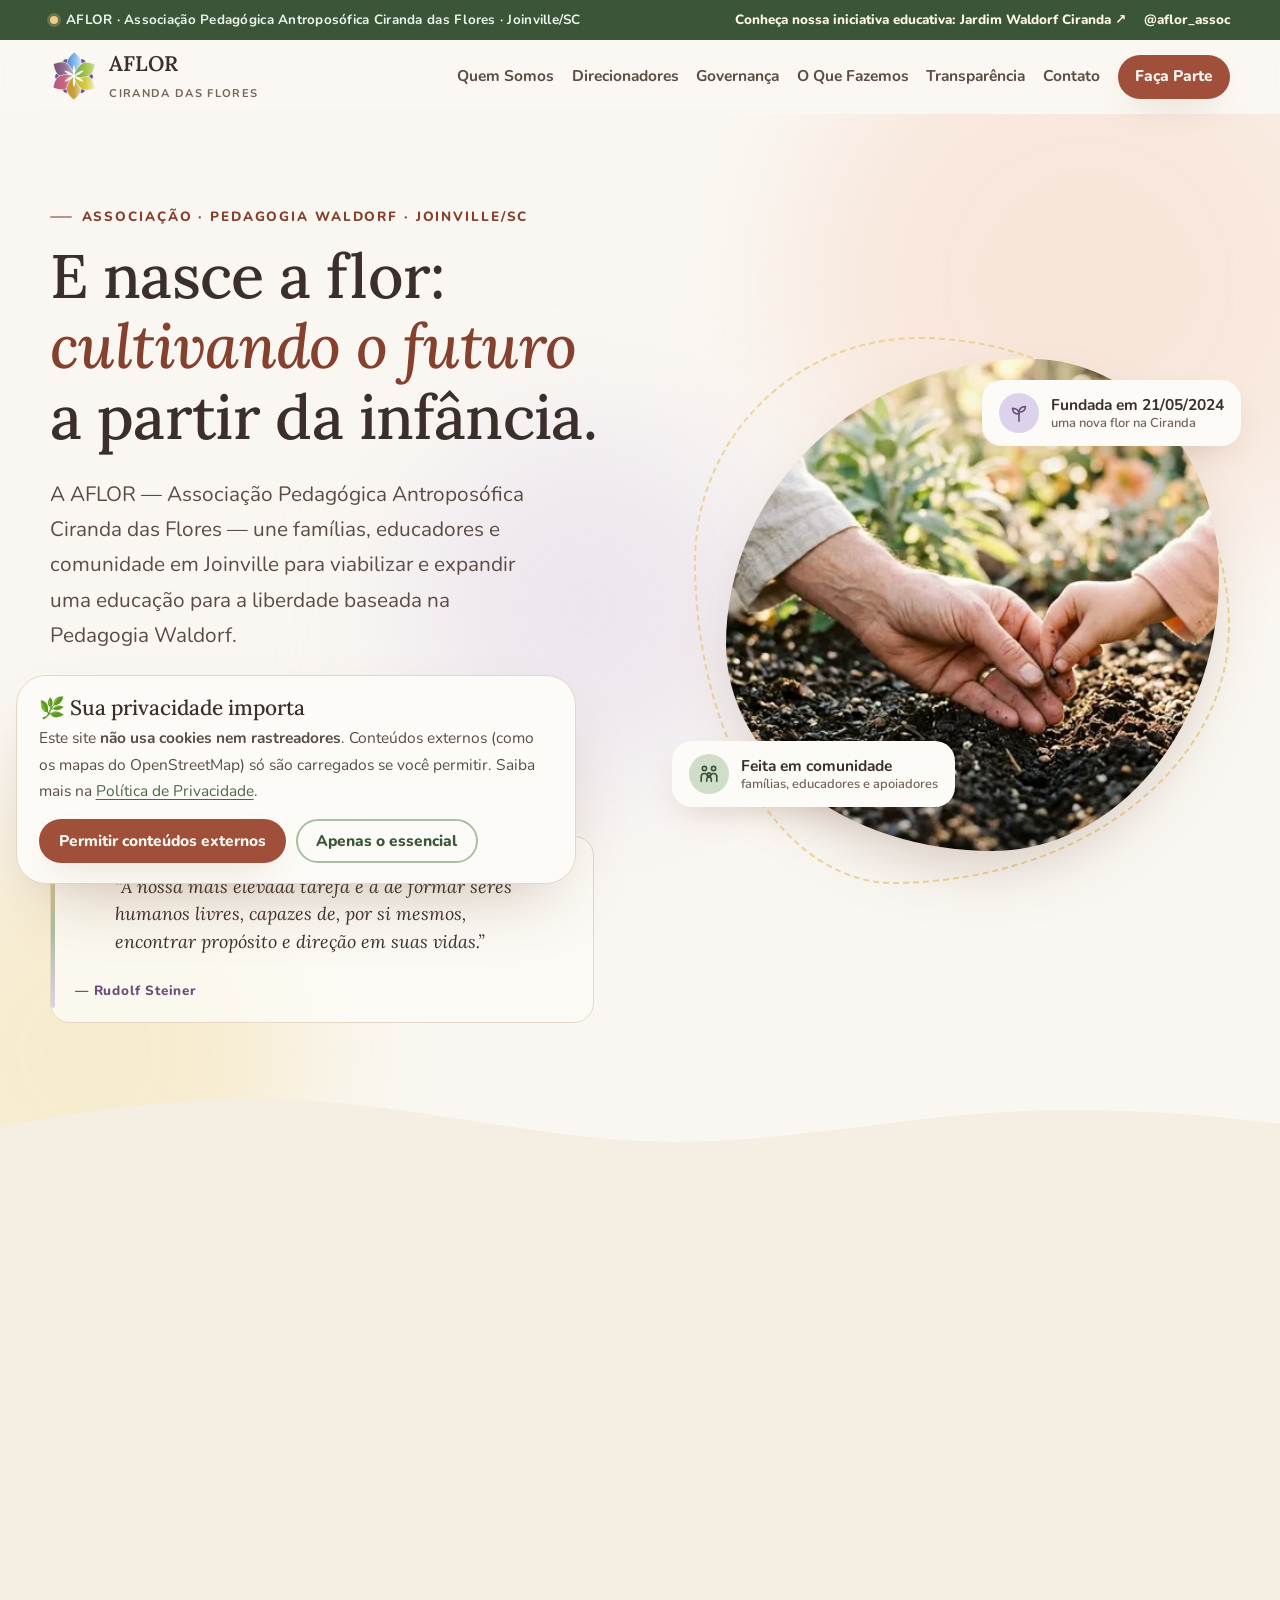
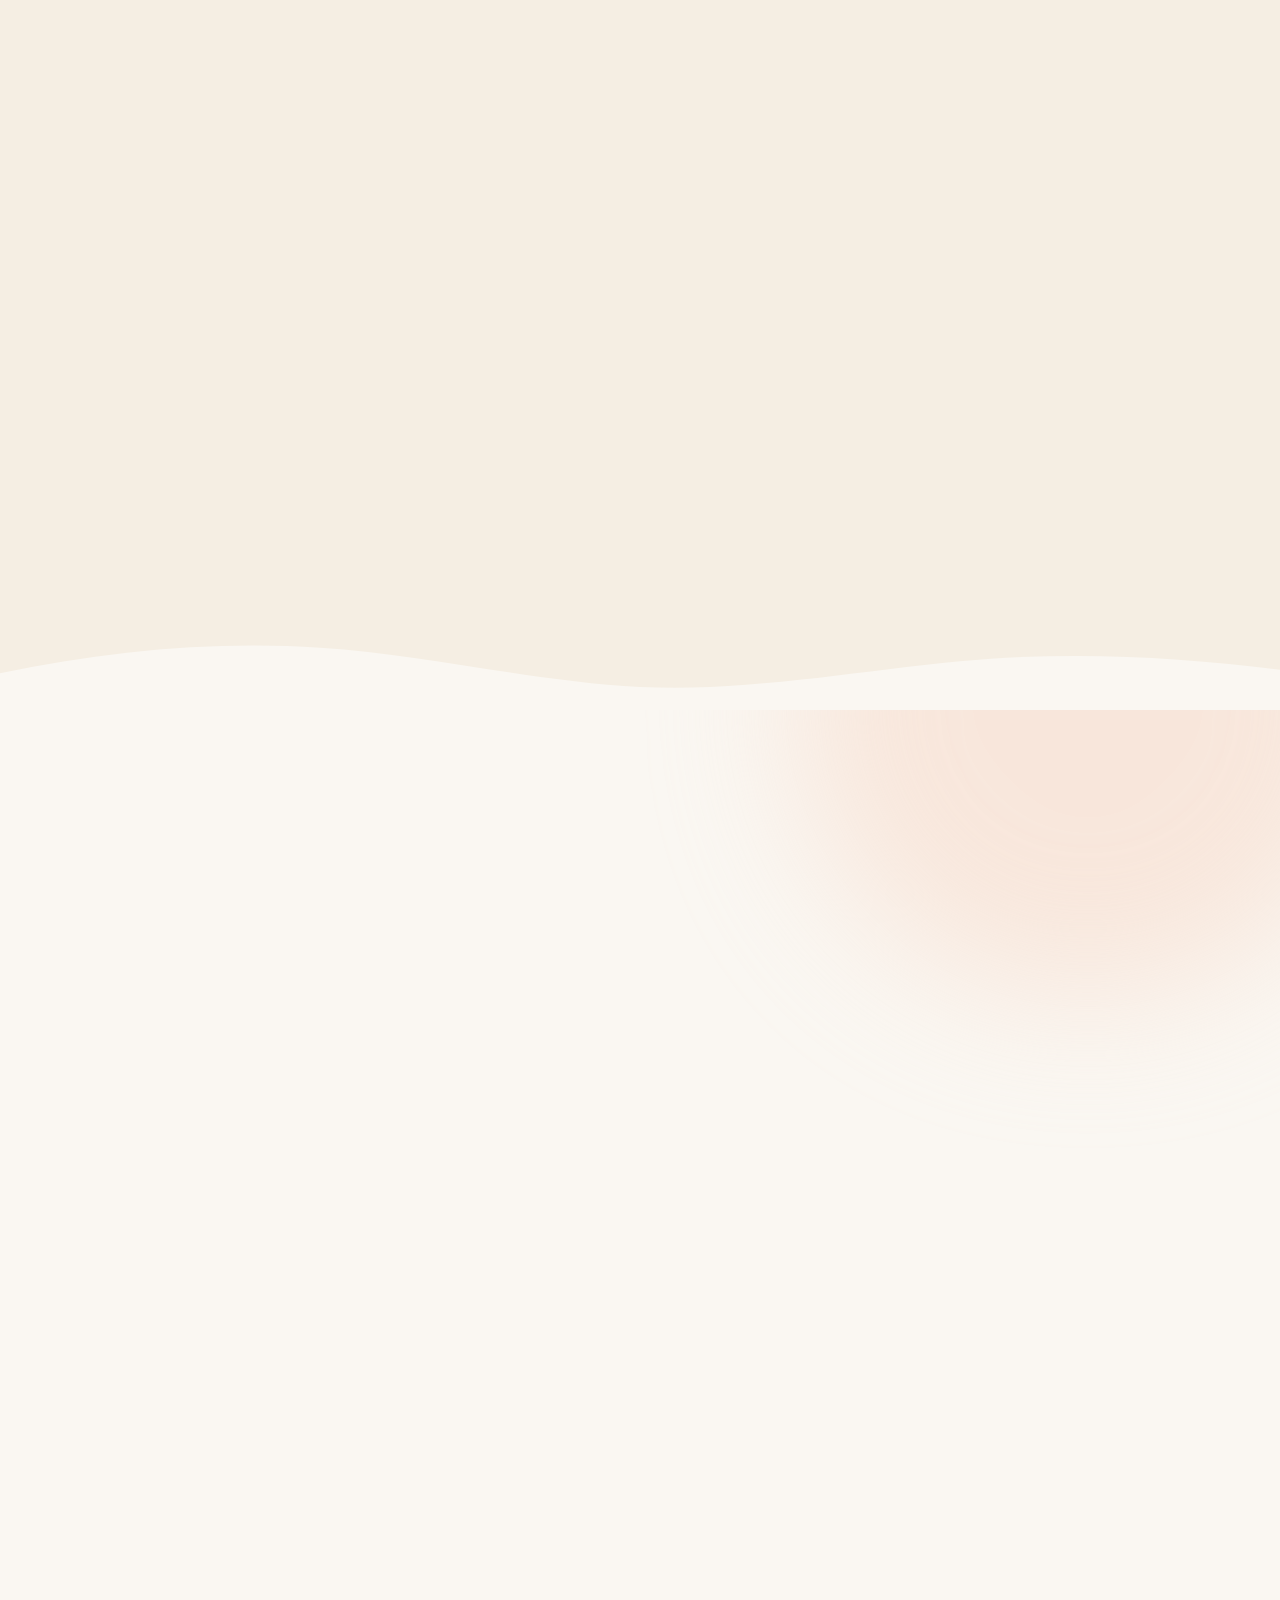
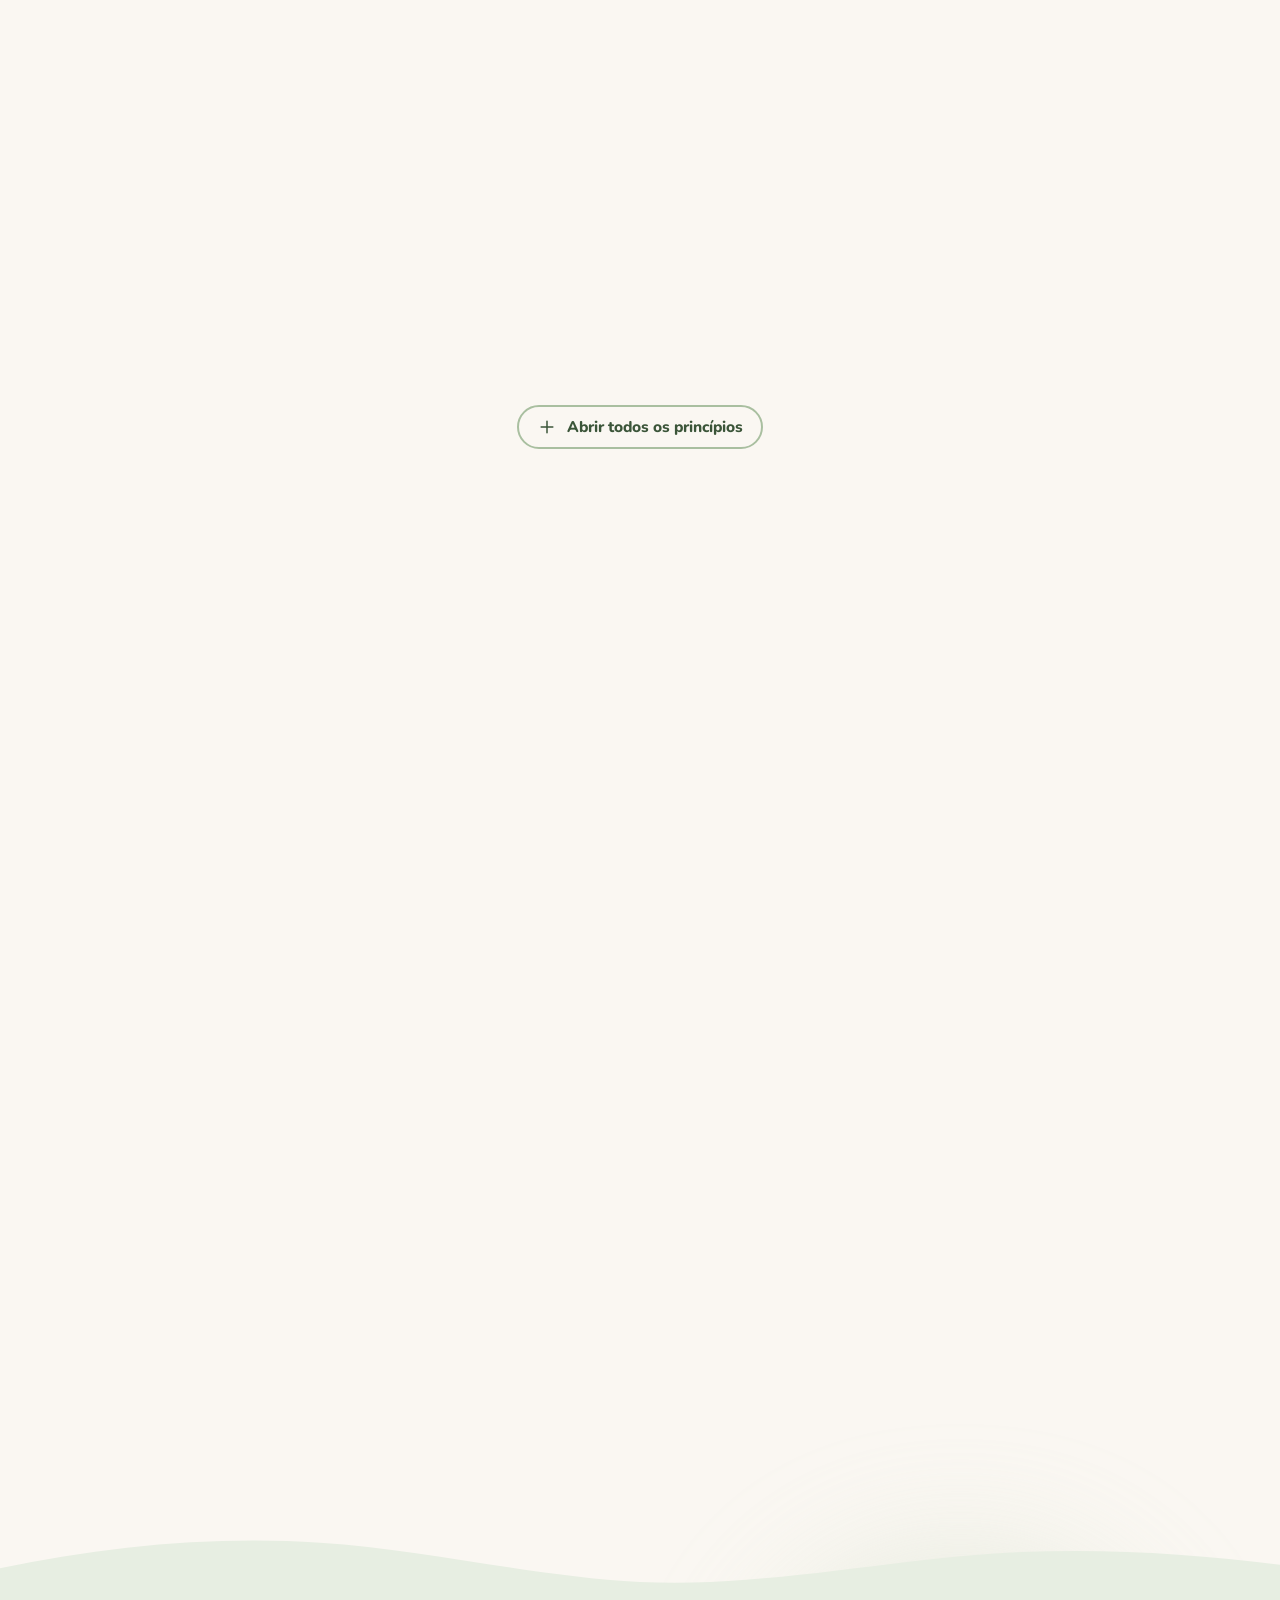
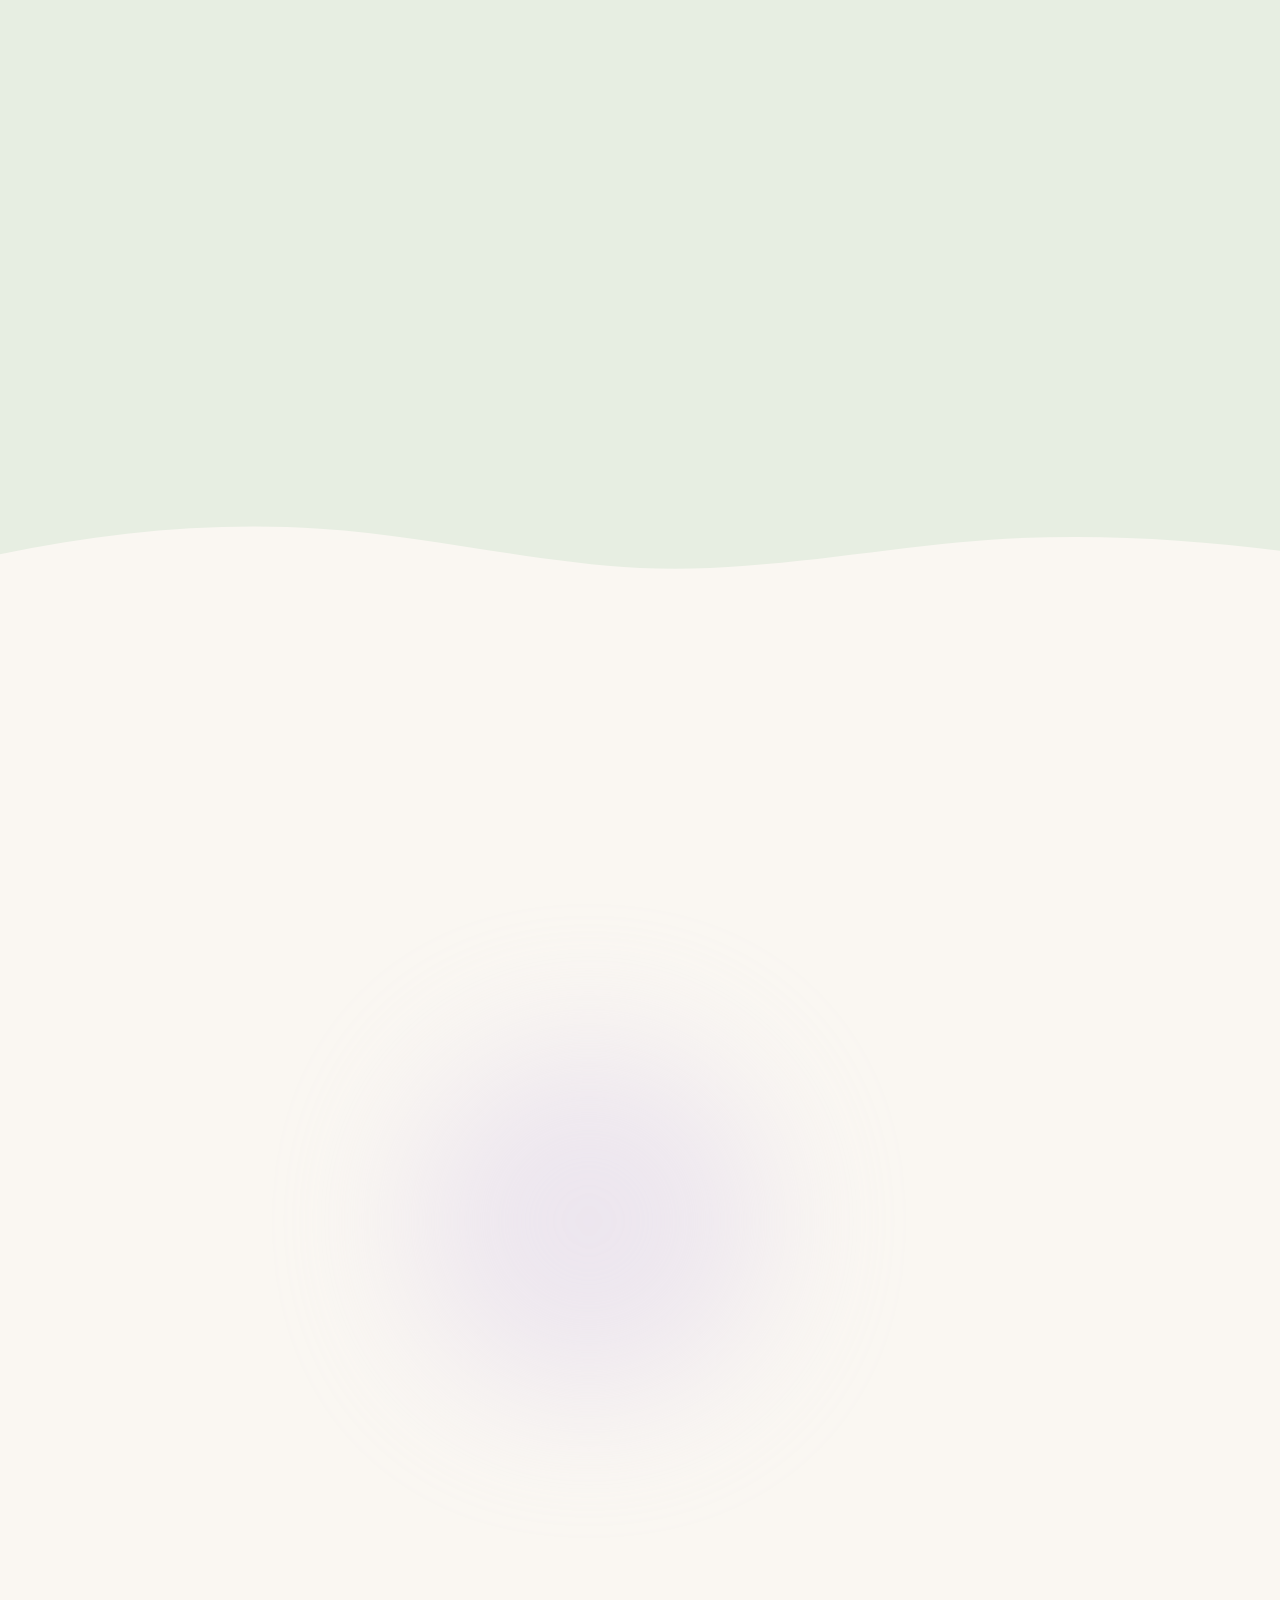
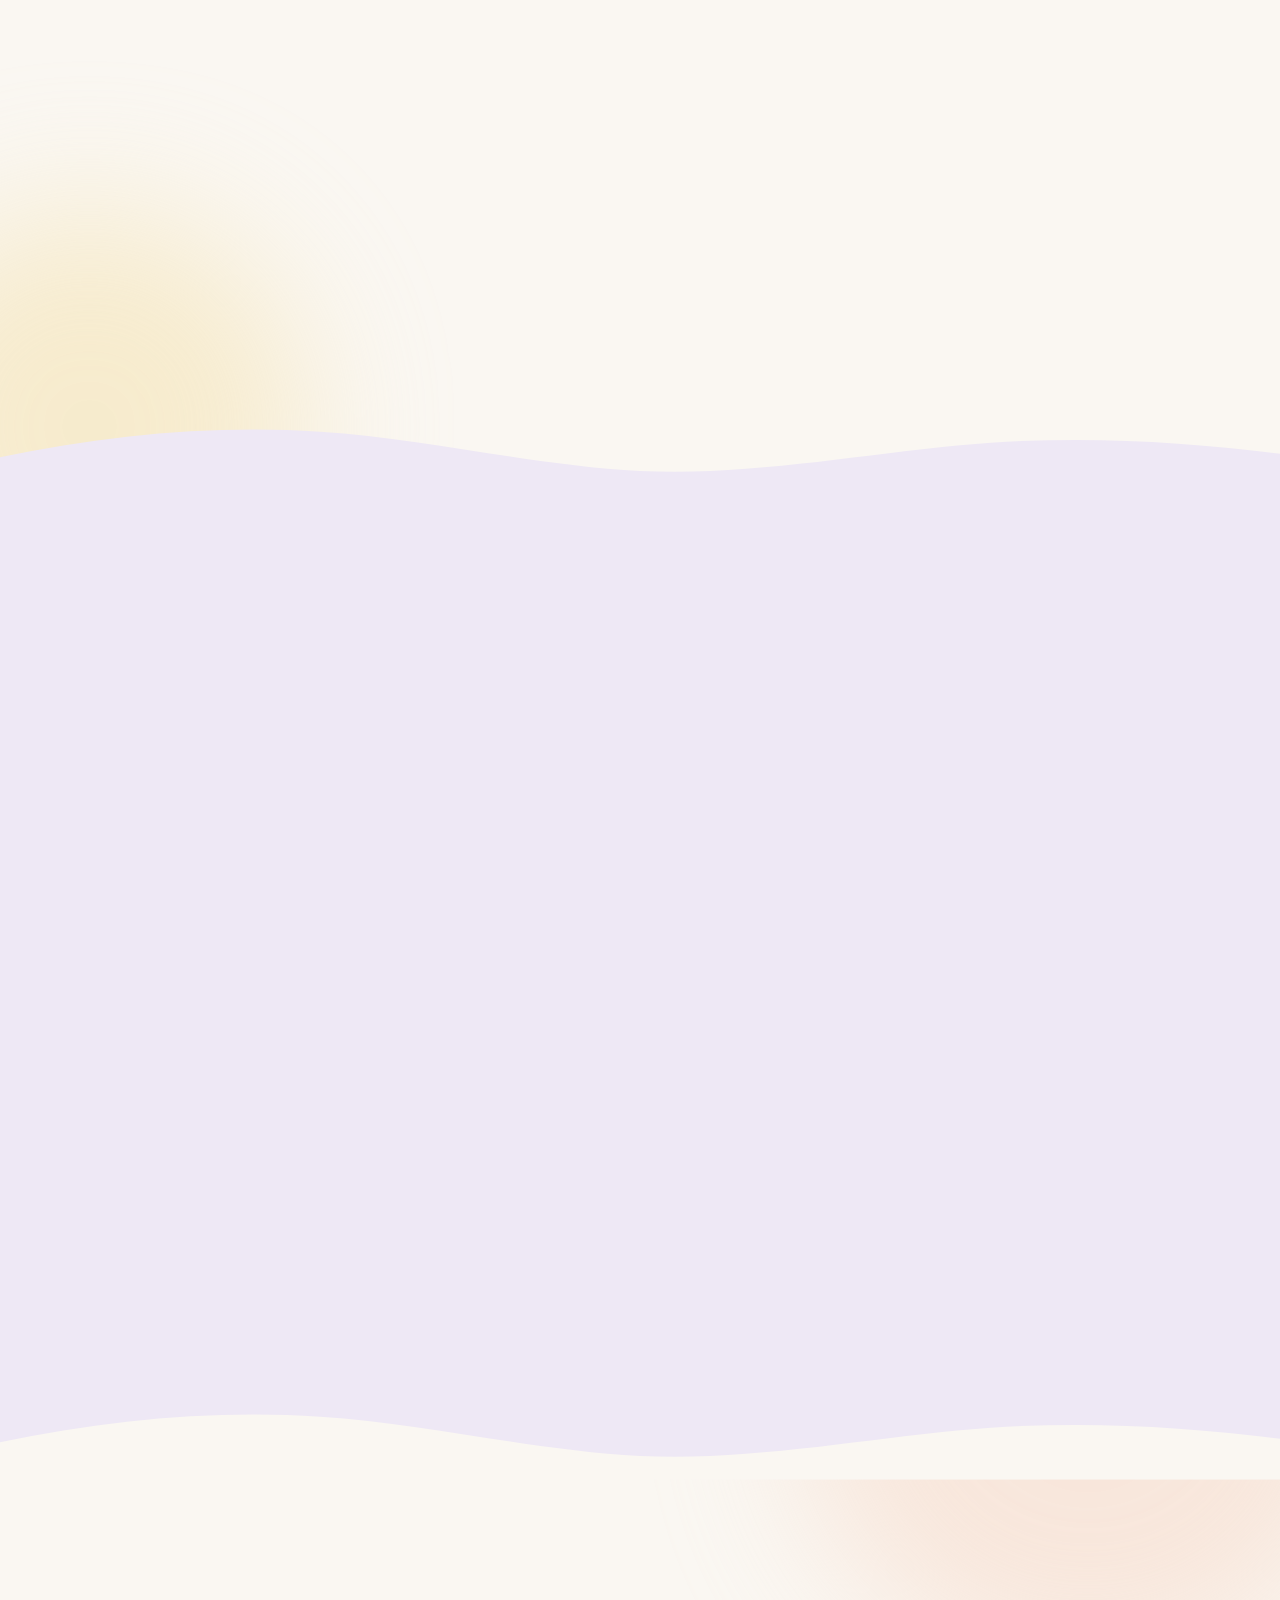
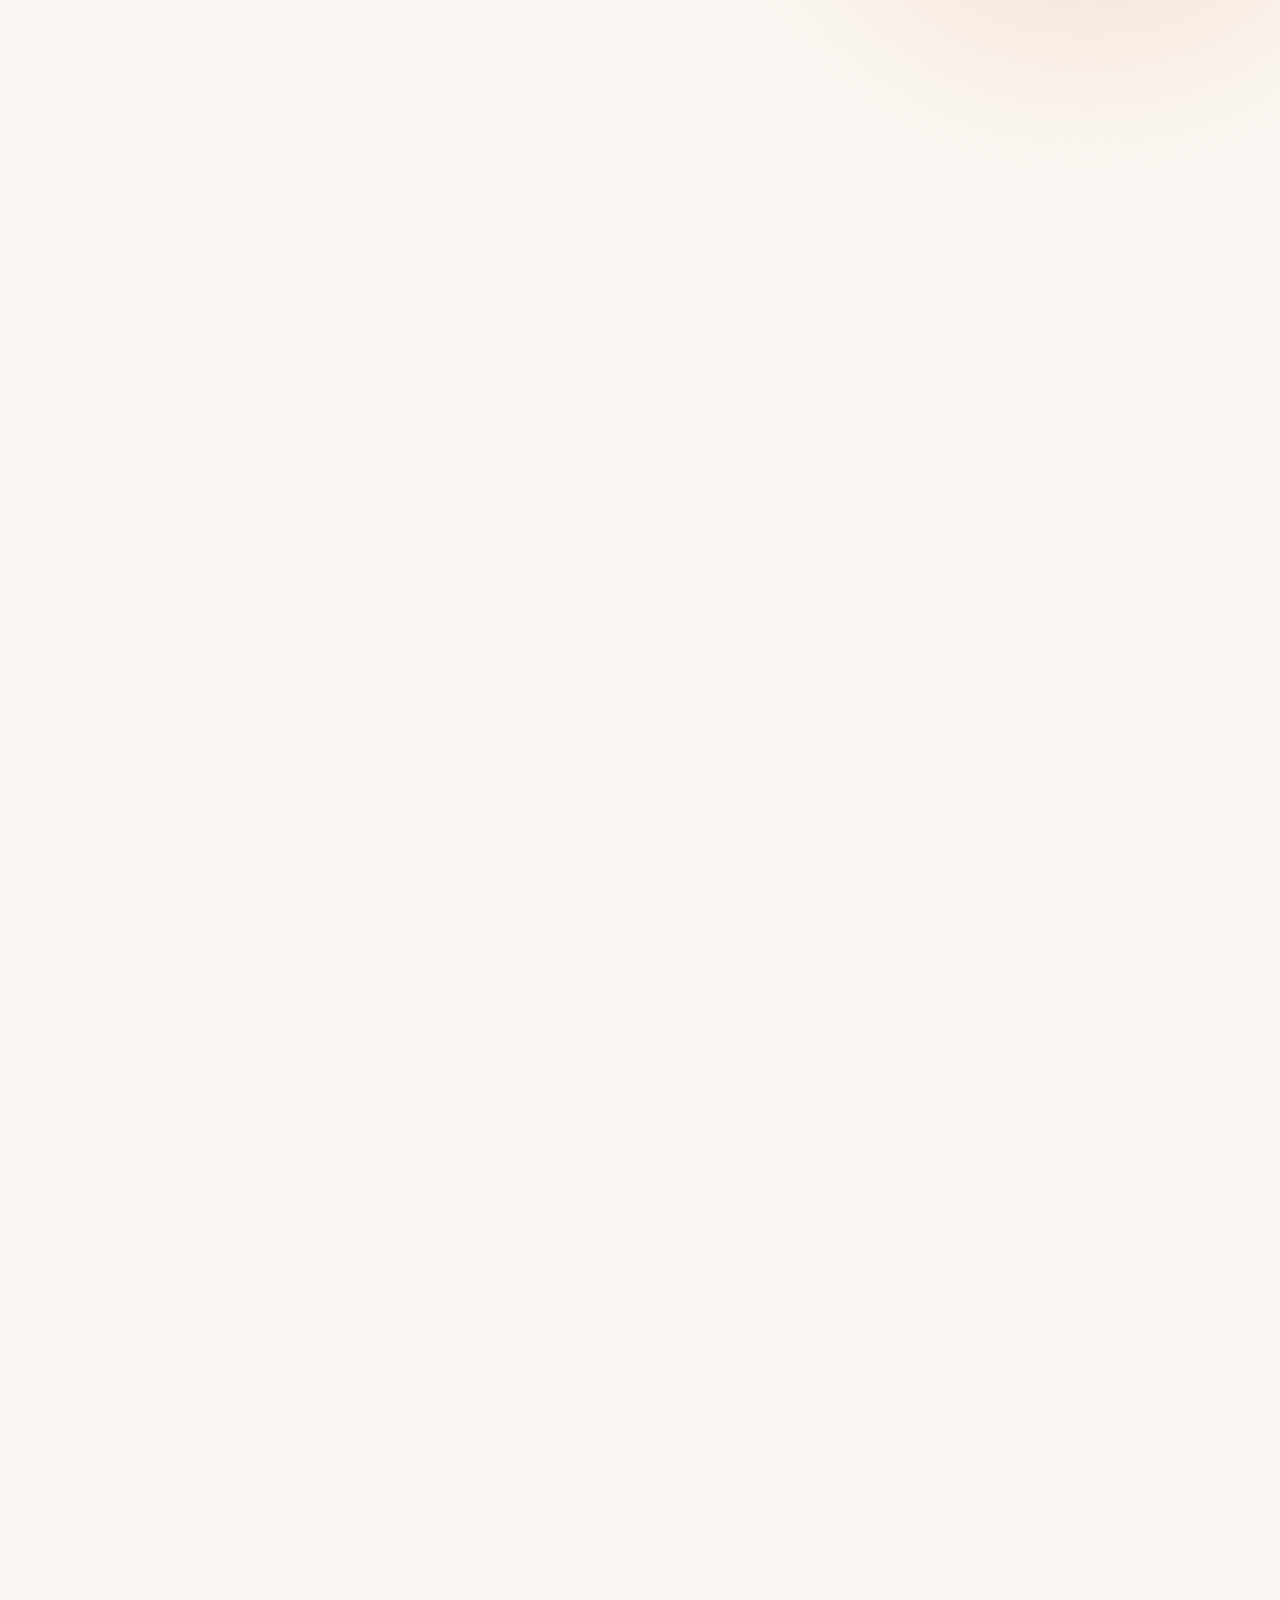
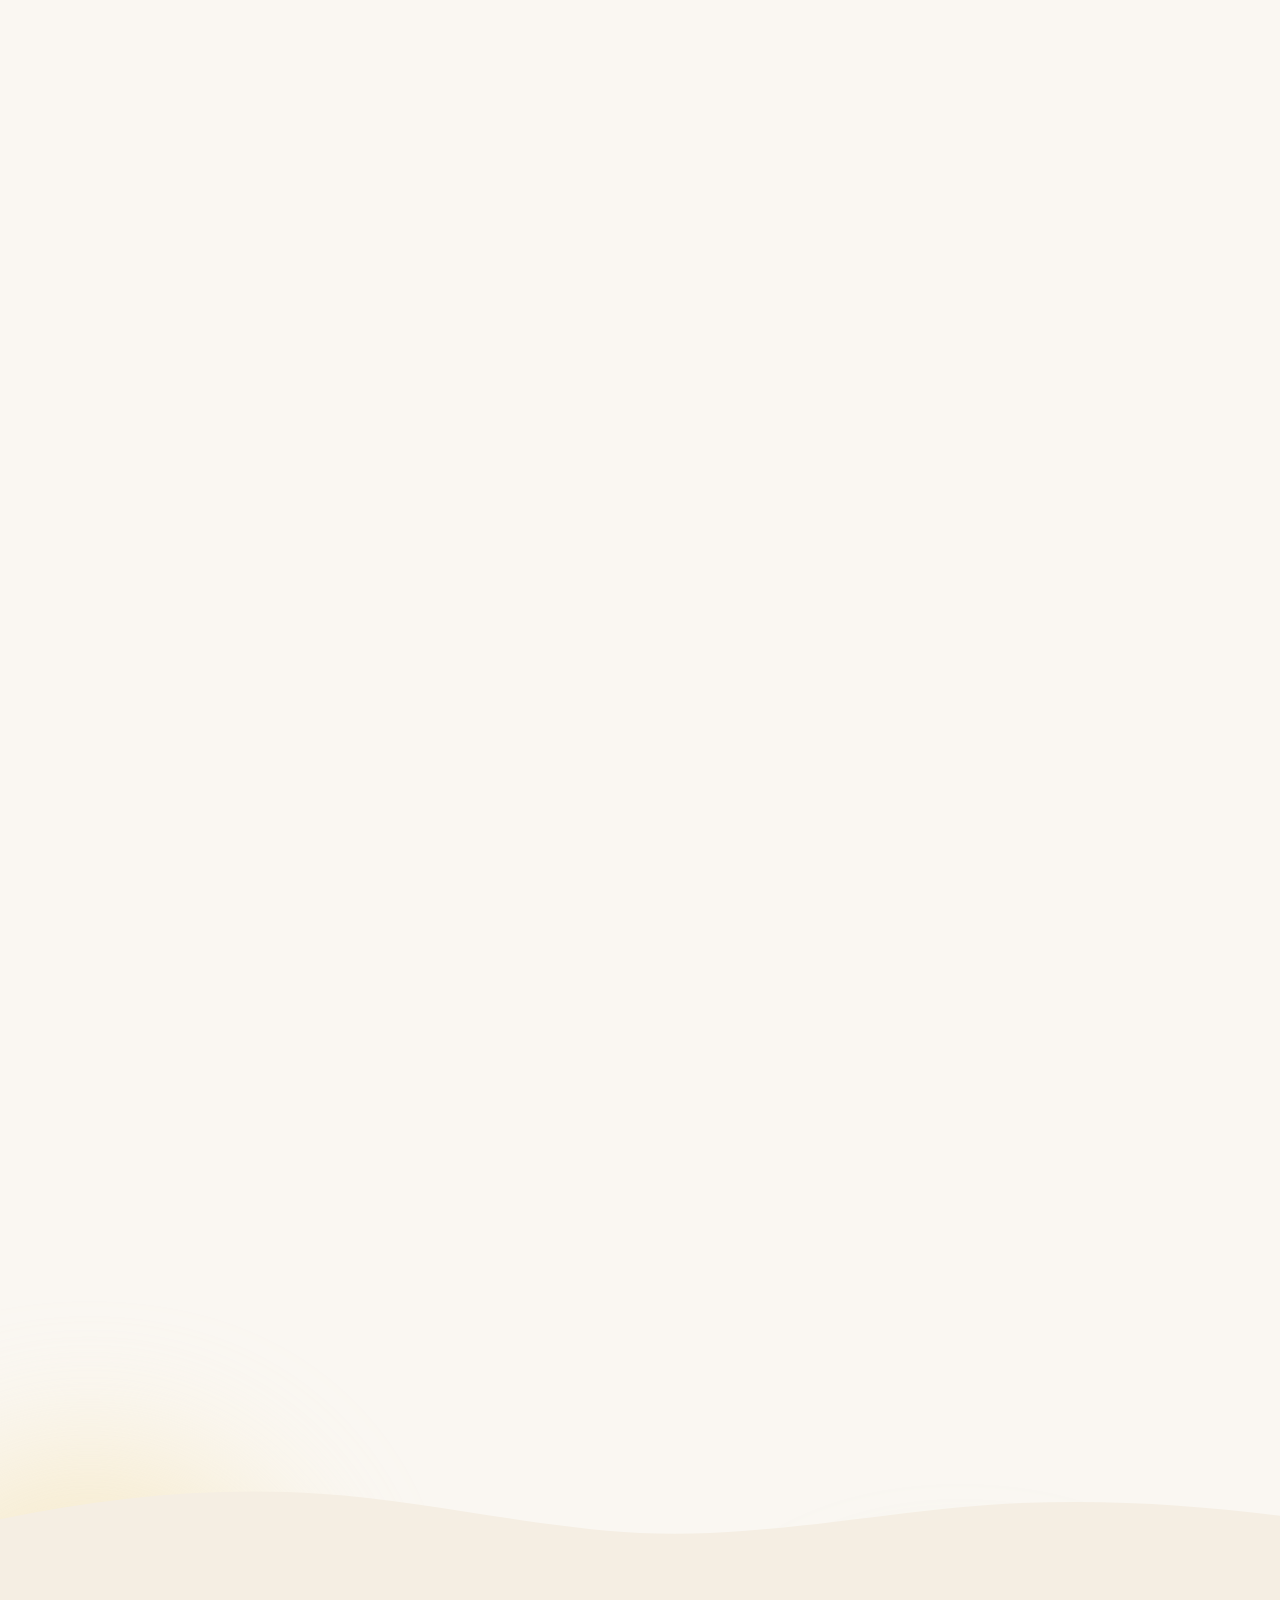
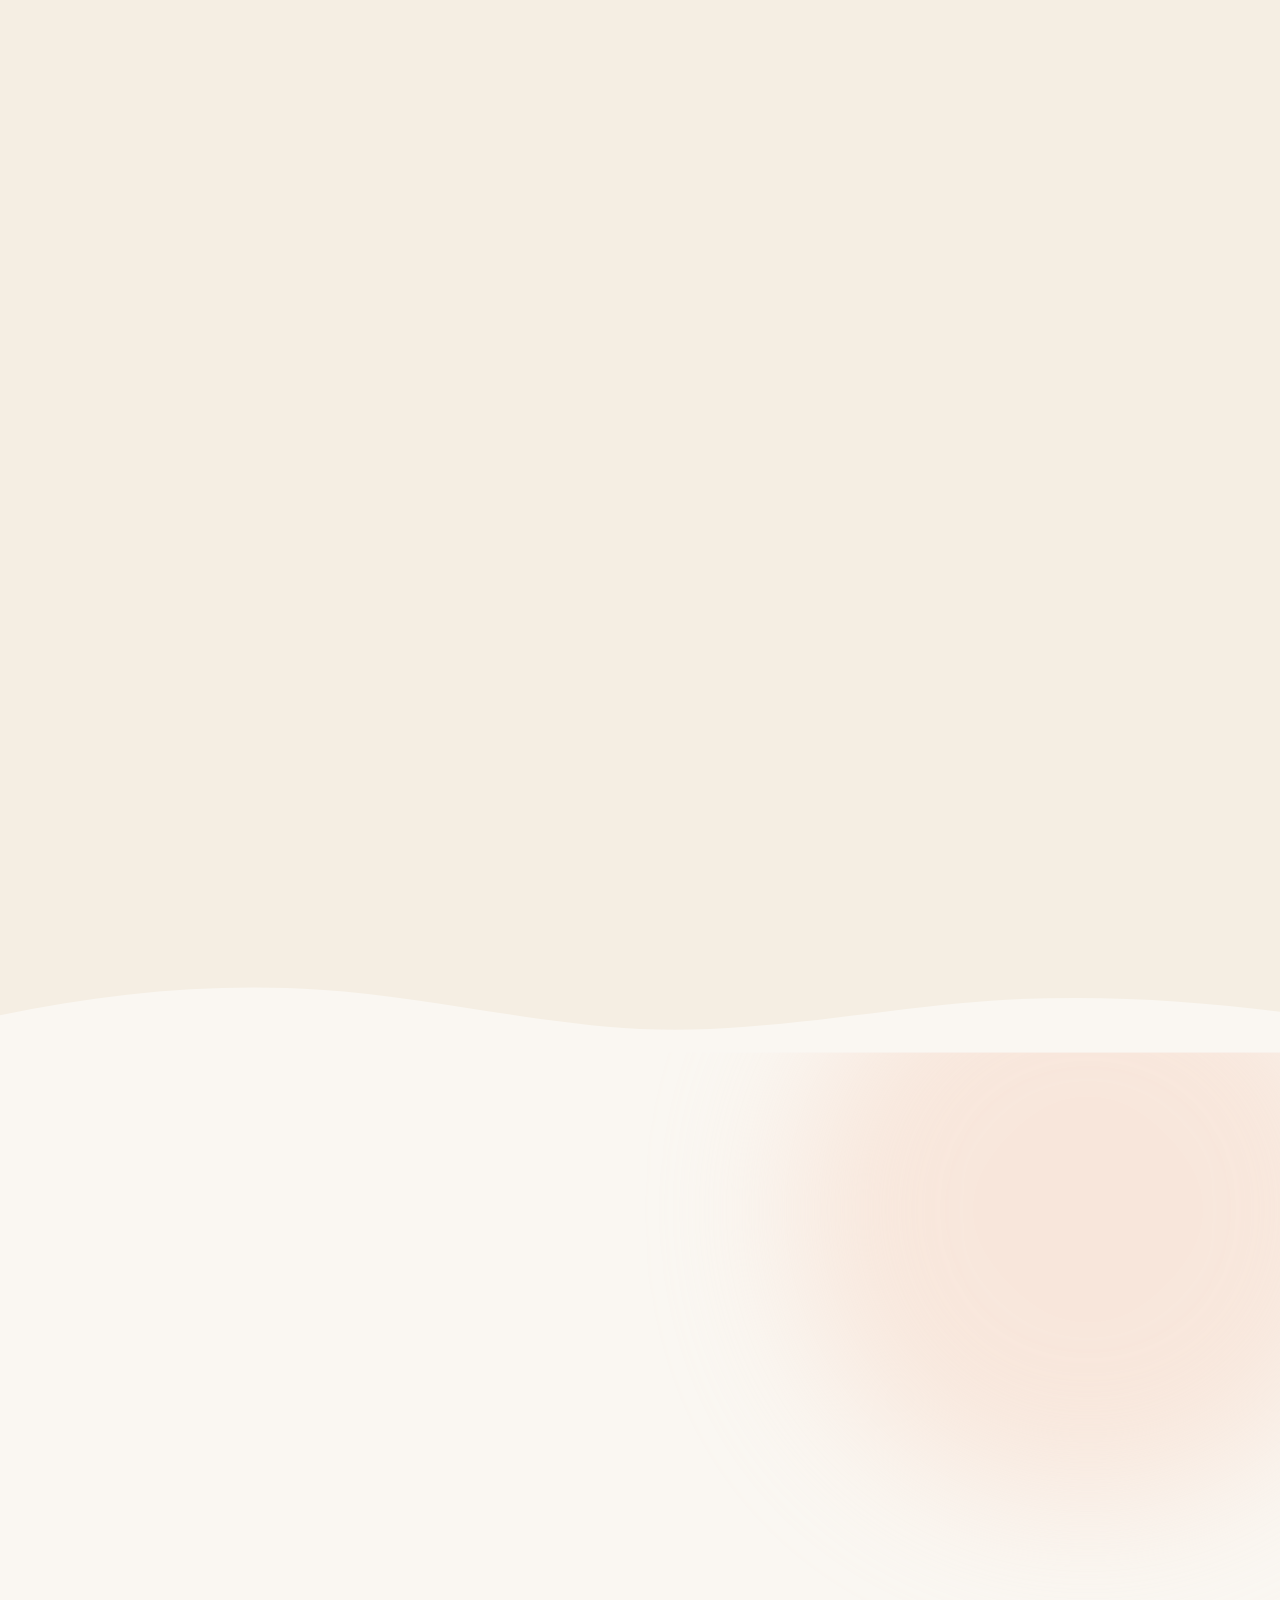
==== commit 6f1eb19e: "feat: add Dia de Doar campaign page and integration with index.html" ====
--- a/index.html
+++ b/index.html
@@ -1,5 +1,6 @@
 <!doctype html>
 <html lang="pt-BR">
+
 <head>
   <meta charset="utf-8">
   <meta name="viewport" content="width=device-width, initial-scale=1">
@@ -10,12 +11,14 @@
        inline, nada de terceiros exceto o endpoint de formulário e os
        iframes de mapa carregados sob demanda.
        ========================================================= -->
-  <meta http-equiv="Content-Security-Policy" content="default-src 'self'; script-src 'self'; style-src 'self'; img-src 'self' data:; font-src 'self'; connect-src 'self' https://api.web3forms.com https://formspree.io; frame-src https://www.openstreetmap.org; form-action 'self' https://api.web3forms.com https://formspree.io; base-uri 'self'; object-src 'none'; manifest-src 'self'; worker-src 'none'; upgrade-insecure-requests">
+  <meta http-equiv="Content-Security-Policy"
+    content="default-src 'self'; script-src 'self'; style-src 'self'; img-src 'self' data:; font-src 'self'; connect-src 'self' https://api.web3forms.com https://formspree.io; frame-src https://www.openstreetmap.org; form-action 'self' https://api.web3forms.com https://formspree.io; base-uri 'self'; object-src 'none'; manifest-src 'self'; worker-src 'none'; upgrade-insecure-requests">
   <meta name="referrer" content="strict-origin-when-cross-origin">
 
   <!-- =========================== SEO =========================== -->
   <title>AFLOR | Associação Pedagógica Antroposófica Ciranda das Flores — Joinville/SC</title>
-  <meta name="description" content="A AFLOR une famílias, educadores e comunidade em Joinville/SC para viabilizar e expandir uma educação para a liberdade baseada na Pedagogia Waldorf. Associe-se, doe ou seja voluntário.">
+  <meta name="description"
+    content="A AFLOR une famílias, educadores e comunidade em Joinville/SC para viabilizar e expandir uma educação para a liberdade baseada na Pedagogia Waldorf. Associe-se, doe ou seja voluntário.">
   <!-- ⚠️ Em produção (domínio próprio), atualize canonical, og:url e og:image. -->
   <link rel="canonical" href="https://donxergio.github.io/AFLOR/">
   <link rel="alternate" hreflang="pt-BR" href="https://donxergio.github.io/AFLOR/">
@@ -32,7 +35,8 @@
   <meta property="og:site_name" content="AFLOR — Ciranda das Flores">
   <meta property="og:url" content="https://donxergio.github.io/AFLOR/">
   <meta property="og:title" content="AFLOR — E nasce a flor: cultivando o futuro a partir da infância">
-  <meta property="og:description" content="Famílias, educadores e comunidade de Joinville unidos por uma educação para a liberdade baseada na Pedagogia Waldorf.">
+  <meta property="og:description"
+    content="Famílias, educadores e comunidade de Joinville unidos por uma educação para a liberdade baseada na Pedagogia Waldorf.">
   <meta property="og:image" content="https://donxergio.github.io/AFLOR/assets/img/og-aflor.jpg">
   <meta property="og:image:type" content="image/jpeg">
   <meta property="og:image:width" content="1200">
@@ -53,8 +57,8 @@
   <link rel="preload" href="assets/fonts/lora-var.woff2" as="font" type="font/woff2" crossorigin>
   <link rel="preload" href="assets/fonts/nunito-var.woff2" as="font" type="font/woff2" crossorigin>
   <link rel="preload" as="image" type="image/webp"
-        imagesrcset="assets/img/maos-semeando-640.webp 640w, assets/img/maos-semeando-1280.webp 1280w"
-        imagesizes="(max-width: 900px) 90vw, 560px" fetchpriority="high">
+    imagesrcset="assets/img/maos-semeando-640.webp 640w, assets/img/maos-semeando-1280.webp 1280w"
+    imagesizes="(max-width: 900px) 90vw, 560px" fetchpriority="high">
 
   <link rel="stylesheet" href="assets/css/styles.css">
   <script src="assets/js/config.js" defer></script>
@@ -115,56 +119,204 @@
   <svg xmlns="http://www.w3.org/2000/svg" class="sr-only" aria-hidden="true" focusable="false">
     <!-- Logo do Jardim Ciranda (site irmão) -->
     <symbol id="i-logo-jardim" viewBox="0 0 48 48">
-      <circle cx="24" cy="24" r="8" fill="#ebcd84"/>
-      <circle cx="24" cy="6" r="3.2" fill="#f0c3ab"/><circle cx="36.7" cy="11.3" r="3.2" fill="#a9bfa0"/><circle cx="42" cy="24" r="3.2" fill="#ddd2eb"/><circle cx="36.7" cy="36.7" r="3.2" fill="#f0c3ab"/>
-      <circle cx="24" cy="42" r="3.2" fill="#a9bfa0"/><circle cx="11.3" cy="36.7" r="3.2" fill="#ddd2eb"/><circle cx="6" cy="24" r="3.2" fill="#f0c3ab"/><circle cx="11.3" cy="11.3" r="3.2" fill="#a9bfa0"/>
-      <circle cx="24" cy="24" r="15" fill="none" stroke="#a0503a" stroke-width="2.4" stroke-linecap="round" stroke-dasharray="3 5.4" opacity=".55"/>
-    </symbol>
-    <symbol id="i-whatsapp" viewBox="0 0 24 24"><path fill="currentColor" d="M12.04 2a9.9 9.9 0 0 0-8.5 15l-1.4 5.1 5.2-1.4A9.9 9.9 0 1 0 12.04 2Zm0 18.1a8.2 8.2 0 0 1-4.2-1.2l-.3-.2-3.1.8.8-3-.2-.3a8.2 8.2 0 1 1 7 3.9Zm4.5-6.1c-.2-.1-1.5-.7-1.7-.8-.2-.1-.4-.1-.6.1l-.8 1c-.1.2-.3.2-.5.1a6.7 6.7 0 0 1-3.3-2.9c-.3-.4.3-.4.7-1.3.1-.2 0-.3 0-.4l-.8-1.8c-.2-.5-.4-.4-.6-.4h-.5a1 1 0 0 0-.7.3 3 3 0 0 0-.9 2.2 5.2 5.2 0 0 0 1.1 2.7 11.8 11.8 0 0 0 4.5 4c1.7.7 2.3.8 3.2.6a2.7 2.7 0 0 0 1.8-1.2 2.2 2.2 0 0 0 .1-1.3c0-.1-.2-.2-.5-.3Z"/></symbol>
-    <symbol id="i-arrow" viewBox="0 0 24 24" fill="none" stroke="currentColor" stroke-width="2" stroke-linecap="round" stroke-linejoin="round"><path d="M5 12h14M13 6l6 6-6 6"/></symbol>
-    <symbol id="i-external" viewBox="0 0 24 24" fill="none" stroke="currentColor" stroke-width="2" stroke-linecap="round" stroke-linejoin="round"><path d="M14 4h6v6M20 4l-9 9"/><path d="M18 14v5a1 1 0 0 1-1 1H5a1 1 0 0 1-1-1V7a1 1 0 0 1 1-1h5"/></symbol>
-    <symbol id="i-chevron" viewBox="0 0 24 24" fill="none" stroke="currentColor" stroke-width="2.4" stroke-linecap="round" stroke-linejoin="round"><path d="m6 9 6 6 6-6"/></symbol>
-    <symbol id="i-leaf" viewBox="0 0 24 24" fill="none" stroke="currentColor" stroke-width="1.8" stroke-linecap="round" stroke-linejoin="round"><path d="M5 19c0-8 5-13 15-14-1 10-6 15-14 15"/><path d="M5 19 13 11"/></symbol>
-    <symbol id="i-sprout" viewBox="0 0 24 24" fill="none" stroke="currentColor" stroke-width="1.8" stroke-linecap="round" stroke-linejoin="round"><path d="M12 21v-8"/><path d="M12 13C12 9 9 7 5 7c0 4 3 6 7 6Z"/><path d="M12 11c0-3.5 2.5-6 7-6 0 4-3 6-7 6Z"/></symbol>
-    <symbol id="i-sun" viewBox="0 0 24 24" fill="none" stroke="currentColor" stroke-width="1.8" stroke-linecap="round"><circle cx="12" cy="12" r="4.2"/><path d="M12 2.5v2M12 19.5v2M2.5 12h2M19.5 12h2M5.3 5.3l1.4 1.4M17.3 17.3l1.4 1.4M5.3 18.7l1.4-1.4M17.3 6.7l1.4-1.4"/></symbol>
-    <symbol id="i-tree" viewBox="0 0 24 24" fill="none" stroke="currentColor" stroke-width="1.8" stroke-linecap="round" stroke-linejoin="round"><path d="M12 21v-6"/><path d="M12 15c-4.5 0-7-2.4-7-5.6A5.3 5.3 0 0 1 9 4.4a4.6 4.6 0 0 1 6 0 5.3 5.3 0 0 1 4 5c0 3.2-2.5 5.6-7 5.6Z"/></symbol>
-    <symbol id="i-heart" viewBox="0 0 24 24" fill="none" stroke="currentColor" stroke-width="1.8" stroke-linecap="round" stroke-linejoin="round"><path d="M12 20s-7.5-4.4-7.5-10A4.3 4.3 0 0 1 12 7.4 4.3 4.3 0 0 1 19.5 10c0 5.6-7.5 10-7.5 10Z"/></symbol>
-    <symbol id="i-family" viewBox="0 0 24 24" fill="none" stroke="currentColor" stroke-width="1.8" stroke-linecap="round" stroke-linejoin="round"><circle cx="7" cy="6" r="2.3"/><circle cx="17" cy="6" r="2.3"/><circle cx="12" cy="12.5" r="1.8"/><path d="M3.5 20v-5a3.5 3.5 0 0 1 7 0M13.5 15a3.5 3.5 0 0 1 7 0v5M9.5 20v-2a2.5 2.5 0 0 1 5 0v2"/></symbol>
-    <symbol id="i-circle" viewBox="0 0 24 24" fill="none" stroke="currentColor" stroke-width="1.8" stroke-linecap="round"><circle cx="12" cy="4.8" r="2"/><circle cx="19.2" cy="12" r="2"/><circle cx="12" cy="19.2" r="2"/><circle cx="4.8" cy="12" r="2"/><path d="M14 6.3 17.7 10M17.7 14 14 17.7M10 17.7 6.3 14M6.3 10 10 6.3"/></symbol>
-    <symbol id="i-compass" viewBox="0 0 24 24" fill="none" stroke="currentColor" stroke-width="1.8" stroke-linecap="round" stroke-linejoin="round"><circle cx="12" cy="12" r="9"/><path d="m15.5 8.5-2 5-5 2 2-5Z"/></symbol>
-    <symbol id="i-eye" viewBox="0 0 24 24" fill="none" stroke="currentColor" stroke-width="1.8" stroke-linecap="round" stroke-linejoin="round"><path d="M2.5 12S6 5.5 12 5.5 21.5 12 21.5 12 18 18.5 12 18.5 2.5 12 2.5 12Z"/><circle cx="12" cy="12" r="3"/></symbol>
-    <symbol id="i-hands" viewBox="0 0 24 24" fill="none" stroke="currentColor" stroke-width="1.8" stroke-linecap="round" stroke-linejoin="round"><path d="M6 13h2.5l3 2.5H14a1.4 1.4 0 0 1 0 2.8h-3"/><path d="M3 12.5h3V20H3z"/><path d="m14 18.3 5.2-2.6a1.5 1.5 0 0 1 1.4 2.7L14.5 21H9.5L6 19.5"/><path d="M15.5 10S12 8.1 12 5.8A2 2 0 0 1 15.5 4.5 2 2 0 0 1 19 5.8C19 8.1 15.5 10 15.5 10Z"/></symbol>
-    <symbol id="i-gift" viewBox="0 0 24 24" fill="none" stroke="currentColor" stroke-width="1.8" stroke-linecap="round" stroke-linejoin="round"><rect x="3.5" y="8" width="17" height="4" rx="1"/><path d="M5 12v8h14v-8M12 8v12M12 8S10.5 3.5 8 4.5 9 8 12 8Zm0 0s1.5-4.5 4-3.5S15 8 12 8Z"/></symbol>
-    <symbol id="i-doc" viewBox="0 0 24 24" fill="none" stroke="currentColor" stroke-width="1.8" stroke-linecap="round" stroke-linejoin="round"><path d="M14 3H7a2 2 0 0 0-2 2v14a2 2 0 0 0 2 2h10a2 2 0 0 0 2-2V8Z"/><path d="M14 3v5h5M9 13h6M9 17h4"/></symbol>
-    <symbol id="i-assembly" viewBox="0 0 24 24" fill="none" stroke="currentColor" stroke-width="1.8" stroke-linecap="round" stroke-linejoin="round"><circle cx="12" cy="7" r="2.5"/><circle cx="5" cy="11" r="2"/><circle cx="19" cy="11" r="2"/><path d="M8 20v-3a4 4 0 0 1 8 0v3M2.5 19v-1.5A2.5 2.5 0 0 1 5 15M21.5 19v-1.5A2.5 2.5 0 0 0 19 15"/></symbol>
-    <symbol id="i-chart" viewBox="0 0 24 24" fill="none" stroke="currentColor" stroke-width="1.8" stroke-linecap="round" stroke-linejoin="round"><path d="M4 20V4M4 20h16"/><path d="M8 16v-4M12 16V8M16 16v-6"/></symbol>
-    <symbol id="i-instagram" viewBox="0 0 24 24" fill="none" stroke="currentColor" stroke-width="1.8" stroke-linecap="round"><rect x="3.5" y="3.5" width="17" height="17" rx="5"/><circle cx="12" cy="12" r="4"/><circle cx="17.2" cy="6.8" r="1" fill="currentColor" stroke="none"/></symbol>
-    <symbol id="i-palette" viewBox="0 0 24 24" fill="none" stroke="currentColor" stroke-width="1.8" stroke-linecap="round" stroke-linejoin="round"><path d="M12 3a9 9 0 1 0 0 18c1.2 0 1.8-.8 1.8-1.7 0-1.3-1-1.6-1-2.8 0-1 .8-1.7 1.8-1.7H17a4 4 0 0 0 4-4C21 6.6 17 3 12 3Z"/><circle cx="7.5" cy="11" r="1.2"/><circle cx="10" cy="7" r="1.2"/><circle cx="15" cy="7" r="1.2"/></symbol>
-    <symbol id="i-scale" viewBox="0 0 24 24" fill="none" stroke="currentColor" stroke-width="1.8" stroke-linecap="round" stroke-linejoin="round"><path d="M12 3v18M7 21h10M4 7h16M6.5 7l-3 7a3 3 0 0 0 6 0Zm11 0-3 7a3 3 0 0 0 6 0Z"/></symbol>
-    <symbol id="i-self" viewBox="0 0 24 24" fill="none" stroke="currentColor" stroke-width="1.8" stroke-linecap="round"><path d="M12 12a1.4 1.4 0 1 1 1.4-1.4 3 3 0 1 1-3 3 4.6 4.6 0 1 1 4.6-4.6 6.3 6.3 0 1 1-6.3 6.3"/></symbol>
-    <symbol id="i-triad" viewBox="0 0 24 24" fill="none" stroke="currentColor" stroke-width="1.8"><circle cx="12" cy="8.5" r="4.6"/><circle cx="8.2" cy="15" r="4.6"/><circle cx="15.8" cy="15" r="4.6"/></symbol>
-    <symbol id="i-flow" viewBox="0 0 24 24" fill="none" stroke="currentColor" stroke-width="1.8" stroke-linecap="round"><circle cx="5" cy="6" r="2.2"/><circle cx="19" cy="6" r="2.2"/><circle cx="12" cy="18.5" r="2.2"/><path d="M7.4 6h9.2M17.8 8.1l-4.6 8.3M6.2 8.1l4.6 8.3"/></symbol>
-    <symbol id="i-school" viewBox="0 0 24 24" fill="none" stroke="currentColor" stroke-width="1.8" stroke-linecap="round" stroke-linejoin="round"><path d="M2.5 10 12 5l9.5 5-9.5 5Z"/><path d="M6.5 12.2V16c0 1.5 2.5 3 5.5 3s5.5-1.5 5.5-3v-3.8"/></symbol>
-    <symbol id="i-chat" viewBox="0 0 24 24" fill="none" stroke="currentColor" stroke-width="1.8" stroke-linecap="round" stroke-linejoin="round"><path d="M4 5h16v11H9l-5 4Z"/><path d="M8 9.5h8M8 12.5h5"/></symbol>
-    <symbol id="i-home" viewBox="0 0 24 24" fill="none" stroke="currentColor" stroke-width="1.8" stroke-linecap="round" stroke-linejoin="round"><path d="M3.5 11 12 4l8.5 7"/><path d="M5.5 9.5V20h13V9.5"/><path d="M10 20v-5h4v5"/></symbol>
-    <symbol id="i-pin" viewBox="0 0 24 24" fill="none" stroke="currentColor" stroke-width="1.8" stroke-linecap="round" stroke-linejoin="round"><path d="M12 21s-7-6.1-7-11.5a7 7 0 0 1 14 0C19 14.9 12 21 12 21Z"/><circle cx="12" cy="9.5" r="2.5"/></symbol>
-    <symbol id="i-mail" viewBox="0 0 24 24" fill="none" stroke="currentColor" stroke-width="1.8" stroke-linecap="round" stroke-linejoin="round"><rect x="3" y="5" width="18" height="14" rx="3.5"/><path d="m4 7 8 6 8-6"/></symbol>
-    <symbol id="i-shield" viewBox="0 0 24 24" fill="none" stroke="currentColor" stroke-width="1.8" stroke-linecap="round" stroke-linejoin="round"><path d="M12 3 5 6v5.5c0 4.4 3 8 7 9.5 4-1.5 7-5.1 7-9.5V6Z"/><path d="m9 12 2 2 4-4"/></symbol>
-    <symbol id="i-check" viewBox="0 0 24 24" fill="none" stroke="currentColor" stroke-width="1.8" stroke-linecap="round" stroke-linejoin="round"><circle cx="12" cy="12" r="9"/><path d="m8 12 3 3 5-6"/></symbol>
-    <symbol id="i-plus" viewBox="0 0 24 24" fill="none" stroke="currentColor" stroke-width="1.8" stroke-linecap="round"><path d="M12 5v14M5 12h14"/></symbol>
-    <symbol id="i-wave" viewBox="0 0 1440 90" preserveAspectRatio="none"><path d="M0 46c120-26 240-38 360-30s240 40 360 46 240-18 360-30 240-6 360 10V90H0Z"/></symbol>
+      <circle cx="24" cy="24" r="8" fill="#ebcd84" />
+      <circle cx="24" cy="6" r="3.2" fill="#f0c3ab" />
+      <circle cx="36.7" cy="11.3" r="3.2" fill="#a9bfa0" />
+      <circle cx="42" cy="24" r="3.2" fill="#ddd2eb" />
+      <circle cx="36.7" cy="36.7" r="3.2" fill="#f0c3ab" />
+      <circle cx="24" cy="42" r="3.2" fill="#a9bfa0" />
+      <circle cx="11.3" cy="36.7" r="3.2" fill="#ddd2eb" />
+      <circle cx="6" cy="24" r="3.2" fill="#f0c3ab" />
+      <circle cx="11.3" cy="11.3" r="3.2" fill="#a9bfa0" />
+      <circle cx="24" cy="24" r="15" fill="none" stroke="#a0503a" stroke-width="2.4" stroke-linecap="round"
+        stroke-dasharray="3 5.4" opacity=".55" />
+    </symbol>
+    <symbol id="i-whatsapp" viewBox="0 0 24 24">
+      <path fill="currentColor"
+        d="M12.04 2a9.9 9.9 0 0 0-8.5 15l-1.4 5.1 5.2-1.4A9.9 9.9 0 1 0 12.04 2Zm0 18.1a8.2 8.2 0 0 1-4.2-1.2l-.3-.2-3.1.8.8-3-.2-.3a8.2 8.2 0 1 1 7 3.9Zm4.5-6.1c-.2-.1-1.5-.7-1.7-.8-.2-.1-.4-.1-.6.1l-.8 1c-.1.2-.3.2-.5.1a6.7 6.7 0 0 1-3.3-2.9c-.3-.4.3-.4.7-1.3.1-.2 0-.3 0-.4l-.8-1.8c-.2-.5-.4-.4-.6-.4h-.5a1 1 0 0 0-.7.3 3 3 0 0 0-.9 2.2 5.2 5.2 0 0 0 1.1 2.7 11.8 11.8 0 0 0 4.5 4c1.7.7 2.3.8 3.2.6a2.7 2.7 0 0 0 1.8-1.2 2.2 2.2 0 0 0 .1-1.3c0-.1-.2-.2-.5-.3Z" />
+    </symbol>
+    <symbol id="i-arrow" viewBox="0 0 24 24" fill="none" stroke="currentColor" stroke-width="2" stroke-linecap="round"
+      stroke-linejoin="round">
+      <path d="M5 12h14M13 6l6 6-6 6" />
+    </symbol>
+    <symbol id="i-external" viewBox="0 0 24 24" fill="none" stroke="currentColor" stroke-width="2"
+      stroke-linecap="round" stroke-linejoin="round">
+      <path d="M14 4h6v6M20 4l-9 9" />
+      <path d="M18 14v5a1 1 0 0 1-1 1H5a1 1 0 0 1-1-1V7a1 1 0 0 1 1-1h5" />
+    </symbol>
+    <symbol id="i-chevron" viewBox="0 0 24 24" fill="none" stroke="currentColor" stroke-width="2.4"
+      stroke-linecap="round" stroke-linejoin="round">
+      <path d="m6 9 6 6 6-6" />
+    </symbol>
+    <symbol id="i-leaf" viewBox="0 0 24 24" fill="none" stroke="currentColor" stroke-width="1.8" stroke-linecap="round"
+      stroke-linejoin="round">
+      <path d="M5 19c0-8 5-13 15-14-1 10-6 15-14 15" />
+      <path d="M5 19 13 11" />
+    </symbol>
+    <symbol id="i-sprout" viewBox="0 0 24 24" fill="none" stroke="currentColor" stroke-width="1.8"
+      stroke-linecap="round" stroke-linejoin="round">
+      <path d="M12 21v-8" />
+      <path d="M12 13C12 9 9 7 5 7c0 4 3 6 7 6Z" />
+      <path d="M12 11c0-3.5 2.5-6 7-6 0 4-3 6-7 6Z" />
+    </symbol>
+    <symbol id="i-sun" viewBox="0 0 24 24" fill="none" stroke="currentColor" stroke-width="1.8" stroke-linecap="round">
+      <circle cx="12" cy="12" r="4.2" />
+      <path
+        d="M12 2.5v2M12 19.5v2M2.5 12h2M19.5 12h2M5.3 5.3l1.4 1.4M17.3 17.3l1.4 1.4M5.3 18.7l1.4-1.4M17.3 6.7l1.4-1.4" />
+    </symbol>
+    <symbol id="i-tree" viewBox="0 0 24 24" fill="none" stroke="currentColor" stroke-width="1.8" stroke-linecap="round"
+      stroke-linejoin="round">
+      <path d="M12 21v-6" />
+      <path
+        d="M12 15c-4.5 0-7-2.4-7-5.6A5.3 5.3 0 0 1 9 4.4a4.6 4.6 0 0 1 6 0 5.3 5.3 0 0 1 4 5c0 3.2-2.5 5.6-7 5.6Z" />
+    </symbol>
+    <symbol id="i-heart" viewBox="0 0 24 24" fill="none" stroke="currentColor" stroke-width="1.8" stroke-linecap="round"
+      stroke-linejoin="round">
+      <path d="M12 20s-7.5-4.4-7.5-10A4.3 4.3 0 0 1 12 7.4 4.3 4.3 0 0 1 19.5 10c0 5.6-7.5 10-7.5 10Z" />
+    </symbol>
+    <symbol id="i-family" viewBox="0 0 24 24" fill="none" stroke="currentColor" stroke-width="1.8"
+      stroke-linecap="round" stroke-linejoin="round">
+      <circle cx="7" cy="6" r="2.3" />
+      <circle cx="17" cy="6" r="2.3" />
+      <circle cx="12" cy="12.5" r="1.8" />
+      <path d="M3.5 20v-5a3.5 3.5 0 0 1 7 0M13.5 15a3.5 3.5 0 0 1 7 0v5M9.5 20v-2a2.5 2.5 0 0 1 5 0v2" />
+    </symbol>
+    <symbol id="i-circle" viewBox="0 0 24 24" fill="none" stroke="currentColor" stroke-width="1.8"
+      stroke-linecap="round">
+      <circle cx="12" cy="4.8" r="2" />
+      <circle cx="19.2" cy="12" r="2" />
+      <circle cx="12" cy="19.2" r="2" />
+      <circle cx="4.8" cy="12" r="2" />
+      <path d="M14 6.3 17.7 10M17.7 14 14 17.7M10 17.7 6.3 14M6.3 10 10 6.3" />
+    </symbol>
+    <symbol id="i-compass" viewBox="0 0 24 24" fill="none" stroke="currentColor" stroke-width="1.8"
+      stroke-linecap="round" stroke-linejoin="round">
+      <circle cx="12" cy="12" r="9" />
+      <path d="m15.5 8.5-2 5-5 2 2-5Z" />
+    </symbol>
+    <symbol id="i-eye" viewBox="0 0 24 24" fill="none" stroke="currentColor" stroke-width="1.8" stroke-linecap="round"
+      stroke-linejoin="round">
+      <path d="M2.5 12S6 5.5 12 5.5 21.5 12 21.5 12 18 18.5 12 18.5 2.5 12 2.5 12Z" />
+      <circle cx="12" cy="12" r="3" />
+    </symbol>
+    <symbol id="i-hands" viewBox="0 0 24 24" fill="none" stroke="currentColor" stroke-width="1.8" stroke-linecap="round"
+      stroke-linejoin="round">
+      <path d="M6 13h2.5l3 2.5H14a1.4 1.4 0 0 1 0 2.8h-3" />
+      <path d="M3 12.5h3V20H3z" />
+      <path d="m14 18.3 5.2-2.6a1.5 1.5 0 0 1 1.4 2.7L14.5 21H9.5L6 19.5" />
+      <path d="M15.5 10S12 8.1 12 5.8A2 2 0 0 1 15.5 4.5 2 2 0 0 1 19 5.8C19 8.1 15.5 10 15.5 10Z" />
+    </symbol>
+    <symbol id="i-gift" viewBox="0 0 24 24" fill="none" stroke="currentColor" stroke-width="1.8" stroke-linecap="round"
+      stroke-linejoin="round">
+      <rect x="3.5" y="8" width="17" height="4" rx="1" />
+      <path d="M5 12v8h14v-8M12 8v12M12 8S10.5 3.5 8 4.5 9 8 12 8Zm0 0s1.5-4.5 4-3.5S15 8 12 8Z" />
+    </symbol>
+    <symbol id="i-doc" viewBox="0 0 24 24" fill="none" stroke="currentColor" stroke-width="1.8" stroke-linecap="round"
+      stroke-linejoin="round">
+      <path d="M14 3H7a2 2 0 0 0-2 2v14a2 2 0 0 0 2 2h10a2 2 0 0 0 2-2V8Z" />
+      <path d="M14 3v5h5M9 13h6M9 17h4" />
+    </symbol>
+    <symbol id="i-assembly" viewBox="0 0 24 24" fill="none" stroke="currentColor" stroke-width="1.8"
+      stroke-linecap="round" stroke-linejoin="round">
+      <circle cx="12" cy="7" r="2.5" />
+      <circle cx="5" cy="11" r="2" />
+      <circle cx="19" cy="11" r="2" />
+      <path d="M8 20v-3a4 4 0 0 1 8 0v3M2.5 19v-1.5A2.5 2.5 0 0 1 5 15M21.5 19v-1.5A2.5 2.5 0 0 0 19 15" />
+    </symbol>
+    <symbol id="i-chart" viewBox="0 0 24 24" fill="none" stroke="currentColor" stroke-width="1.8" stroke-linecap="round"
+      stroke-linejoin="round">
+      <path d="M4 20V4M4 20h16" />
+      <path d="M8 16v-4M12 16V8M16 16v-6" />
+    </symbol>
+    <symbol id="i-instagram" viewBox="0 0 24 24" fill="none" stroke="currentColor" stroke-width="1.8"
+      stroke-linecap="round">
+      <rect x="3.5" y="3.5" width="17" height="17" rx="5" />
+      <circle cx="12" cy="12" r="4" />
+      <circle cx="17.2" cy="6.8" r="1" fill="currentColor" stroke="none" />
+    </symbol>
+    <symbol id="i-palette" viewBox="0 0 24 24" fill="none" stroke="currentColor" stroke-width="1.8"
+      stroke-linecap="round" stroke-linejoin="round">
+      <path
+        d="M12 3a9 9 0 1 0 0 18c1.2 0 1.8-.8 1.8-1.7 0-1.3-1-1.6-1-2.8 0-1 .8-1.7 1.8-1.7H17a4 4 0 0 0 4-4C21 6.6 17 3 12 3Z" />
+      <circle cx="7.5" cy="11" r="1.2" />
+      <circle cx="10" cy="7" r="1.2" />
+      <circle cx="15" cy="7" r="1.2" />
+    </symbol>
+    <symbol id="i-scale" viewBox="0 0 24 24" fill="none" stroke="currentColor" stroke-width="1.8" stroke-linecap="round"
+      stroke-linejoin="round">
+      <path d="M12 3v18M7 21h10M4 7h16M6.5 7l-3 7a3 3 0 0 0 6 0Zm11 0-3 7a3 3 0 0 0 6 0Z" />
+    </symbol>
+    <symbol id="i-self" viewBox="0 0 24 24" fill="none" stroke="currentColor" stroke-width="1.8" stroke-linecap="round">
+      <path d="M12 12a1.4 1.4 0 1 1 1.4-1.4 3 3 0 1 1-3 3 4.6 4.6 0 1 1 4.6-4.6 6.3 6.3 0 1 1-6.3 6.3" />
+    </symbol>
+    <symbol id="i-triad" viewBox="0 0 24 24" fill="none" stroke="currentColor" stroke-width="1.8">
+      <circle cx="12" cy="8.5" r="4.6" />
+      <circle cx="8.2" cy="15" r="4.6" />
+      <circle cx="15.8" cy="15" r="4.6" />
+    </symbol>
+    <symbol id="i-flow" viewBox="0 0 24 24" fill="none" stroke="currentColor" stroke-width="1.8" stroke-linecap="round">
+      <circle cx="5" cy="6" r="2.2" />
+      <circle cx="19" cy="6" r="2.2" />
+      <circle cx="12" cy="18.5" r="2.2" />
+      <path d="M7.4 6h9.2M17.8 8.1l-4.6 8.3M6.2 8.1l4.6 8.3" />
+    </symbol>
+    <symbol id="i-school" viewBox="0 0 24 24" fill="none" stroke="currentColor" stroke-width="1.8"
+      stroke-linecap="round" stroke-linejoin="round">
+      <path d="M2.5 10 12 5l9.5 5-9.5 5Z" />
+      <path d="M6.5 12.2V16c0 1.5 2.5 3 5.5 3s5.5-1.5 5.5-3v-3.8" />
+    </symbol>
+    <symbol id="i-chat" viewBox="0 0 24 24" fill="none" stroke="currentColor" stroke-width="1.8" stroke-linecap="round"
+      stroke-linejoin="round">
+      <path d="M4 5h16v11H9l-5 4Z" />
+      <path d="M8 9.5h8M8 12.5h5" />
+    </symbol>
+    <symbol id="i-home" viewBox="0 0 24 24" fill="none" stroke="currentColor" stroke-width="1.8" stroke-linecap="round"
+      stroke-linejoin="round">
+      <path d="M3.5 11 12 4l8.5 7" />
+      <path d="M5.5 9.5V20h13V9.5" />
+      <path d="M10 20v-5h4v5" />
+    </symbol>
+    <symbol id="i-pin" viewBox="0 0 24 24" fill="none" stroke="currentColor" stroke-width="1.8" stroke-linecap="round"
+      stroke-linejoin="round">
+      <path d="M12 21s-7-6.1-7-11.5a7 7 0 0 1 14 0C19 14.9 12 21 12 21Z" />
+      <circle cx="12" cy="9.5" r="2.5" />
+    </symbol>
+    <symbol id="i-mail" viewBox="0 0 24 24" fill="none" stroke="currentColor" stroke-width="1.8" stroke-linecap="round"
+      stroke-linejoin="round">
+      <rect x="3" y="5" width="18" height="14" rx="3.5" />
+      <path d="m4 7 8 6 8-6" />
+    </symbol>
+    <symbol id="i-shield" viewBox="0 0 24 24" fill="none" stroke="currentColor" stroke-width="1.8"
+      stroke-linecap="round" stroke-linejoin="round">
+      <path d="M12 3 5 6v5.5c0 4.4 3 8 7 9.5 4-1.5 7-5.1 7-9.5V6Z" />
+      <path d="m9 12 2 2 4-4" />
+    </symbol>
+    <symbol id="i-check" viewBox="0 0 24 24" fill="none" stroke="currentColor" stroke-width="1.8" stroke-linecap="round"
+      stroke-linejoin="round">
+      <circle cx="12" cy="12" r="9" />
+      <path d="m8 12 3 3 5-6" />
+    </symbol>
+    <symbol id="i-plus" viewBox="0 0 24 24" fill="none" stroke="currentColor" stroke-width="1.8" stroke-linecap="round">
+      <path d="M12 5v14M5 12h14" />
+    </symbol>
+    <symbol id="i-wave" viewBox="0 0 1440 90" preserveAspectRatio="none">
+      <path d="M0 46c120-26 240-38 360-30s240 40 360 46 240-18 360-30 240-6 360 10V90H0Z" />
+    </symbol>
   </svg>
 
   <!-- ===================== BARRA DO ECOSSISTEMA ===================== -->
   <div class="topbar">
     <div class="container">
-      <p><span class="topbar__flower" aria-hidden="true"></span>AFLOR · Associação Pedagógica Antroposófica Ciranda das Flores · Joinville/SC</p>
+      <p><span class="topbar__flower" aria-hidden="true"></span>AFLOR · Associação Pedagógica Antroposófica Ciranda das
+        Flores · Joinville/SC</p>
       <div class="topbar__links">
         <!-- 🔗 Link do Jardim: valor definido em assets/js/config.js (jardimUrl). Em produção: https://www.jardimciranda.com.br -->
-        <a href="https://donxergio.github.io/JardimCiranda/" data-jardim-link target="_blank" rel="noopener noreferrer" id="topbar-jardim">
+        <a href="https://donxergio.github.io/JardimCiranda/" data-jardim-link target="_blank" rel="noopener noreferrer"
+          id="topbar-jardim">
           Conheça nossa iniciativa educativa: Jardim Waldorf Ciranda ↗
         </a>
-        <a class="topbar__social" href="https://www.instagram.com/aflor_assoc" target="_blank" rel="noopener noreferrer" id="topbar-instagram">@aflor_assoc</a>
+        <a class="topbar__social" href="https://www.instagram.com/aflor_assoc" target="_blank" rel="noopener noreferrer"
+          id="topbar-instagram">@aflor_assoc</a>
       </div>
     </div>
   </div>
@@ -180,7 +332,8 @@
         </span>
       </a>
 
-      <button class="nav-toggle" type="button" aria-expanded="false" aria-controls="menu-principal" aria-label="Abrir menu" id="btn-menu">
+      <button class="nav-toggle" type="button" aria-expanded="false" aria-controls="menu-principal"
+        aria-label="Abrir menu" id="btn-menu">
         <span></span>
       </button>
 
@@ -193,6 +346,12 @@
           <li><a href="#transparencia">Transparência</a></li>
           <li><a href="#contato">Contato</a></li>
         </ul>
+        <!-- Campanha temporária: visível só até a data de config.js (diaDeDoar.encerraEm). Oculto por padrão. -->
+        <a class="btn btn--sm btn--doar" href="dia-de-doar.html" id="nav-dia-de-doar" data-dia-de-doar hidden>
+          <svg aria-hidden="true">
+            <use href="#i-gift" />
+          </svg>Dia de Doar
+        </a>
         <a class="btn btn--sm" href="#faca-parte" id="nav-faca-parte">Faça Parte</a>
       </nav>
     </div>
@@ -202,7 +361,8 @@
 
     <!-- ============================ A. HERO ============================ -->
     <section class="hero hero--aflor" id="inicio" aria-labelledby="hero-titulo">
-      <div class="lazur" aria-hidden="true"><span class="l1"></span><span class="l2"></span><span class="l3"></span></div>
+      <div class="lazur" aria-hidden="true"><span class="l1"></span><span class="l2"></span><span class="l3"></span>
+      </div>
 
       <div class="container hero__grid">
         <div>
@@ -214,17 +374,22 @@
           </p>
           <div class="hero__ctas">
             <a class="btn" href="#associado" id="cta-hero-associado">
-              <svg aria-hidden="true"><use href="#i-sprout"/></svg>
+              <svg aria-hidden="true">
+                <use href="#i-sprout" />
+              </svg>
               Faça Parte como Associado
             </a>
             <a class="btn btn--ghost" href="#quem-somos" id="cta-hero-historia">
               Conheça Nossa História
-              <svg aria-hidden="true"><use href="#i-arrow"/></svg>
+              <svg aria-hidden="true">
+                <use href="#i-arrow" />
+              </svg>
             </a>
           </div>
           <figure class="hero__quote">
             <blockquote>
-              <p>“A nossa mais elevada tarefa é a de formar seres humanos livres, capazes de, por si mesmos, encontrar propósito e direção em suas vidas.”</p>
+              <p>“A nossa mais elevada tarefa é a de formar seres humanos livres, capazes de, por si mesmos, encontrar
+                propósito e direção em suas vidas.”</p>
             </blockquote>
             <figcaption><cite>— Rudolf Steiner</cite></figcaption>
           </figure>
@@ -234,34 +399,37 @@
           <span class="hero__ring" aria-hidden="true"></span>
           <div class="hero__blob">
             <!-- Sem rostos (ECA/LGPD): apenas mãos de adulto e criança semeando. LCP: sem lazy-loading -->
-            <img
-              src="assets/img/maos-semeando-1280.webp"
+            <img src="assets/img/maos-semeando-1280.webp"
               srcset="assets/img/maos-semeando-640.webp 640w, assets/img/maos-semeando-1280.webp 1280w"
-              sizes="(max-width: 900px) 90vw, 560px"
-              width="1280" height="860"
+              sizes="(max-width: 900px) 90vw, 560px" width="1280" height="860"
               alt="Mão de um adulto e mão de uma criança colocando juntas uma semente na terra escura, ao lado de um broto"
               fetchpriority="high" decoding="async">
           </div>
           <div class="hero__card hero__card--a" aria-hidden="true">
-            <span class="dot"><svg><use href="#i-family"/></svg></span>
+            <span class="dot"><svg>
+                <use href="#i-family" />
+              </svg></span>
             <span>Feita em comunidade<small>famílias, educadores e apoiadores</small></span>
           </div>
           <div class="hero__card hero__card--b" aria-hidden="true">
-            <span class="dot"><svg><use href="#i-sprout"/></svg></span>
+            <span class="dot"><svg>
+                <use href="#i-sprout" />
+              </svg></span>
             <span>Fundada em 21/05/2024<small>uma nova flor na Ciranda</small></span>
           </div>
         </div>
       </div>
 
-      <svg class="wave wave--bottom wave--to-alt" aria-hidden="true" viewBox="0 0 1440 90" preserveAspectRatio="none"><use href="#i-wave"/></svg>
+      <svg class="wave wave--bottom wave--to-alt" aria-hidden="true" viewBox="0 0 1440 90" preserveAspectRatio="none">
+        <use href="#i-wave" />
+      </svg>
     </section>
 
     <!-- ===================== B. QUEM SOMOS — "E NASCE A FLOR" ===================== -->
     <section class="section section--alt" id="quem-somos" aria-labelledby="quem-somos-titulo">
       <div class="container letter-wrap">
         <aside class="letter-aside reveal" aria-label="Linha do tempo da AFLOR">
-          <img
-            src="assets/img/aquarela-lazur-1280.webp"
+          <img src="assets/img/aquarela-lazur-1280.webp"
             srcset="assets/img/aquarela-lazur-640.webp 640w, assets/img/aquarela-lazur-1280.webp 1280w"
             sizes="(max-width: 960px) 46vw, 400px" width="1280" height="948"
             alt="Aquarela em técnica Lazur com flores em tons de pêssego, rosa e ocre e uma semente germinando ao centro"
@@ -278,26 +446,49 @@
           <p class="eyebrow">Quem somos · Sobre a Associação</p>
           <h2 id="quem-somos-titulo">E nasce a <em>flor</em></h2>
 
-          <p class="lead-drop">Só é possível falar do surgimento da AFLOR a partir da história do Jardim Waldorf Ciranda. E por aí começamos.</p>
-          <p>O Jardim Waldorf Ciranda foi criado para trazer às crianças de Joinville uma educação baseada e inspirada na Pedagogia Waldorf, com o propósito de contribuir para a formação de seres humanos livres. Com espaço de contato com a natureza, brinquedos adequados à idade e a abertura e incentivo para engajamento das famílias no dia a dia do Ciranda.</p>
-          <p>Foram 7 anos semeando, começando lá em 2017, a falar sobre a pedagogia Waldorf, sobre a Antroposofia e modelos de gestão associativos. Conceitos que ainda são inovadores e disruptivos para quem está acostumado com modelos tradicionais na área da educação.</p>
-          <p class="pull">Estamos a serviço da criança, a serviço do desenvolvimento do ser humano, pensando no que esse ser poderá, conforme o que receber agora na infância, oferecer para o mundo no futuro. Essa é a NOSSA tarefa, não só do educador em sala de aula, mas da comunidade como um todo.</p>
-          <p>A tarefa é do coletivo e não de um único ser. Precisamos atuar juntos, como comunidade na educação da criança, não só de nossos próprios filhos e filhas, mas também das crianças ao nosso entorno, pois elas irão conviver no futuro e farão parte da próxima geração.</p>
-          <p>Quando assumimos a responsabilidade de olhar para a infância a partir de um olhar ampliado, como humanidade, iremos perceber que não existe nenhuma outra necessidade mais importante no mundo do que cuidar da infância. É lá que estão as sementes que irão dar flores e frutos no futuro. Cuidar da qualidade da semente, do solo, do germinar é o que irá garantir que essas flores e frutos possam alcançar todo seu potencial e, de fato, mudar o contexto em que vivemos.</p>
-          <p>Esse propósito se fortaleceu ainda mais, consolidando a visão de comunidade com a abertura da AFLOR e ampliando o foco na educação da criança como ser do futuro.</p>
-          <p>Durante todo o ano de 2023, um grupo de familiares de crianças do Ciranda juntou-se para elaborar a associação e formar o que seria esse germe de comunidade. Em 2024, no dia 21 de maio, é realizada a assembleia de fundação da AFLOR, contando com a presença de fundadores do Ciranda, familiares e demais apoiadores para fortalecer esse movimento.</p>
-          <p class="welcome">Convidamos a vocês que também acreditam que é possível mudar o mundo a partir da infância. Queremos semear juntos para que a Ciranda das Flores seja cada vez mais linda. Hoje nasce uma nova flor. Sejam todas as pessoas bem-vindas à AFLOR.</p>
+          <p class="lead-drop">Só é possível falar do surgimento da AFLOR a partir da história do Jardim Waldorf
+            Ciranda. E por aí começamos.</p>
+          <p>O Jardim Waldorf Ciranda foi criado para trazer às crianças de Joinville uma educação baseada e inspirada
+            na Pedagogia Waldorf, com o propósito de contribuir para a formação de seres humanos livres. Com espaço de
+            contato com a natureza, brinquedos adequados à idade e a abertura e incentivo para engajamento das famílias
+            no dia a dia do Ciranda.</p>
+          <p>Foram 7 anos semeando, começando lá em 2017, a falar sobre a pedagogia Waldorf, sobre a Antroposofia e
+            modelos de gestão associativos. Conceitos que ainda são inovadores e disruptivos para quem está acostumado
+            com modelos tradicionais na área da educação.</p>
+          <p class="pull">Estamos a serviço da criança, a serviço do desenvolvimento do ser humano, pensando no que esse
+            ser poderá, conforme o que receber agora na infância, oferecer para o mundo no futuro. Essa é a NOSSA
+            tarefa, não só do educador em sala de aula, mas da comunidade como um todo.</p>
+          <p>A tarefa é do coletivo e não de um único ser. Precisamos atuar juntos, como comunidade na educação da
+            criança, não só de nossos próprios filhos e filhas, mas também das crianças ao nosso entorno, pois elas irão
+            conviver no futuro e farão parte da próxima geração.</p>
+          <p>Quando assumimos a responsabilidade de olhar para a infância a partir de um olhar ampliado, como
+            humanidade, iremos perceber que não existe nenhuma outra necessidade mais importante no mundo do que cuidar
+            da infância. É lá que estão as sementes que irão dar flores e frutos no futuro. Cuidar da qualidade da
+            semente, do solo, do germinar é o que irá garantir que essas flores e frutos possam alcançar todo seu
+            potencial e, de fato, mudar o contexto em que vivemos.</p>
+          <p>Esse propósito se fortaleceu ainda mais, consolidando a visão de comunidade com a abertura da AFLOR e
+            ampliando o foco na educação da criança como ser do futuro.</p>
+          <p>Durante todo o ano de 2023, um grupo de familiares de crianças do Ciranda juntou-se para elaborar a
+            associação e formar o que seria esse germe de comunidade. Em 2024, no dia 21 de maio, é realizada a
+            assembleia de fundação da AFLOR, contando com a presença de fundadores do Ciranda, familiares e demais
+            apoiadores para fortalecer esse movimento.</p>
+          <p class="welcome">Convidamos a vocês que também acreditam que é possível mudar o mundo a partir da infância.
+            Queremos semear juntos para que a Ciranda das Flores seja cada vez mais linda. Hoje nasce uma nova flor.
+            Sejam todas as pessoas bem-vindas à AFLOR.</p>
 
           <footer class="signatures">
             <p class="signatures__place">Joinville, 21 de maio de 2024</p>
             <ul role="list">
               <li><strong>Letícia Vilela</strong><span>Co-fundadora do Jardim Ciranda</span></li>
-              <li><strong>Leonardo Bertoldi, Luciana Rosa, Patrícia Carneiro e Raphael Rodrigues</strong><span>Comissão de Associação</span></li>
+              <li><strong>Leonardo Bertoldi, Luciana Rosa, Patrícia Carneiro e Raphael Rodrigues</strong><span>Comissão
+                  de Associação</span></li>
             </ul>
           </footer>
         </article>
       </div>
-      <svg class="wave wave--bottom wave--to-cream" aria-hidden="true" viewBox="0 0 1440 90" preserveAspectRatio="none"><use href="#i-wave"/></svg>
+      <svg class="wave wave--bottom wave--to-cream" aria-hidden="true" viewBox="0 0 1440 90" preserveAspectRatio="none">
+        <use href="#i-wave" />
+      </svg>
     </section>
 
     <!-- ===================== C. DIRECIONADORES ESTRATÉGICOS ===================== -->
@@ -307,30 +498,46 @@
         <header class="section-head reveal">
           <p class="eyebrow">Direcionadores Estratégicos</p>
           <h2 id="direcionadores-titulo">Propósito, Imagem de Futuro, <em>Valores</em> e Princípios</h2>
-          <p>Os direcionadores estratégicos foram elaborados pela Comissão da Associação em paralelo ao desenvolvimento do Estatuto da AFLOR e compõem o mesmo dada a importância que possuem. Este material foi resultado de profundas reflexões sobre o papel de uma associação como a AFLOR para os seres humanos em desenvolvimento e a comunidade.</p>
+          <p>Os direcionadores estratégicos foram elaborados pela Comissão da Associação em paralelo ao desenvolvimento
+            do Estatuto da AFLOR e compõem o mesmo dada a importância que possuem. Este material foi resultado de
+            profundas reflexões sobre o papel de uma associação como a AFLOR para os seres humanos em desenvolvimento e
+            a comunidade.</p>
         </header>
 
         <div class="compass">
           <article class="compass__card tint-peach reveal">
-            <span class="pillar__icon" aria-hidden="true"><svg><use href="#i-compass"/></svg></span>
+            <span class="pillar__icon" aria-hidden="true"><svg>
+                <use href="#i-compass" />
+              </svg></span>
             <h3>Propósito</h3>
-            <p>Viabilizar, promover e potencializar o desenvolvimento de seres humanos livres e conscientes, por meio da antroposofia e da pedagogia Waldorf, e, assim, contribuir para a evolução integral da humanidade.</p>
+            <p>Viabilizar, promover e potencializar o desenvolvimento de seres humanos livres e conscientes, por meio da
+              antroposofia e da pedagogia Waldorf, e, assim, contribuir para a evolução integral da humanidade.</p>
           </article>
           <article class="compass__card tint-lavender reveal d1">
-            <span class="pillar__icon" aria-hidden="true"><svg><use href="#i-eye"/></svg></span>
+            <span class="pillar__icon" aria-hidden="true"><svg>
+                <use href="#i-eye" />
+              </svg></span>
             <h3>Imagem de Futuro</h3>
-            <p>Queremos um mundo onde os seres humanos possam conviver em harmonia, respeitando a individualidade de cada um, onde a empatia e a colaboração possam ser valores reais da vida em comunidade, e nós adultos possamos atuar como guardiões da infância e do ser humano em desenvolvimento.</p>
+            <p>Queremos um mundo onde os seres humanos possam conviver em harmonia, respeitando a individualidade de
+              cada um, onde a empatia e a colaboração possam ser valores reais da vida em comunidade, e nós adultos
+              possamos atuar como guardiões da infância e do ser humano em desenvolvimento.</p>
           </article>
         </div>
 
         <div class="principles-intro reveal">
           <h3>Os 7 Valores e Princípios</h3>
-          <p>A clareza de princípios de governança é importante para sustentar uma decisão quando uma determinada regra não é clara ou então quando existem duas regras que se contradizem entre si, ou ainda quando não há regras suficientes para solucionar uma determinada situação. Os princípios, baseados nos valores, irão auxiliar no processo decisório da comunidade na escolha de um caminho ou outro.</p>
+          <p>A clareza de princípios de governança é importante para sustentar uma decisão quando uma determinada regra
+            não é clara ou então quando existem duas regras que se contradizem entre si, ou ainda quando não há regras
+            suficientes para solucionar uma determinada situação. Os princípios, baseados nos valores, irão auxiliar no
+            processo decisório da comunidade na escolha de um caminho ou outro.</p>
         </div>
 
         <div class="values-tools">
-          <button type="button" class="btn btn--ghost btn--sm" id="btn-valores-todos" aria-expanded="false" aria-controls="lista-valores" hidden>
-            <svg aria-hidden="true"><use href="#i-plus"/></svg><span data-label>Abrir todos os princípios</span>
+          <button type="button" class="btn btn--ghost btn--sm" id="btn-valores-todos" aria-expanded="false"
+            aria-controls="lista-valores" hidden>
+            <svg aria-hidden="true">
+              <use href="#i-plus" />
+            </svg><span data-label>Abrir todos os princípios</span>
           </button>
         </div>
 
@@ -339,10 +546,16 @@
             <summary>
               <span class="value__num" aria-hidden="true">1</span>
               <span class="value__title">Criança no centro<small>Valor e princípio 1</small></span>
-              <span class="value__chev" aria-hidden="true"><svg><use href="#i-chevron"/></svg></span>
+              <span class="value__chev" aria-hidden="true"><svg>
+                  <use href="#i-chevron" />
+                </svg></span>
             </summary>
             <div class="value__body">
-              <p>As decisões e prioridades devem ser balizadas pela necessidade da criança. A criança deve estar sempre no centro das perspectivas, visando garantir sua segurança, um mundo bom e relações saudáveis ao seu redor. Entende-se aqui o termo “criança” como o ser humano em desenvolvimento que estará diretamente envolvido num processo educativo, podendo eventualmente estar na fase da infância, adolescência, juventude ou até mesmo na fase adulta.</p>
+              <p>As decisões e prioridades devem ser balizadas pela necessidade da criança. A criança deve estar sempre
+                no centro das perspectivas, visando garantir sua segurança, um mundo bom e relações saudáveis ao seu
+                redor. Entende-se aqui o termo “criança” como o ser humano em desenvolvimento que estará diretamente
+                envolvido num processo educativo, podendo eventualmente estar na fase da infância, adolescência,
+                juventude ou até mesmo na fase adulta.</p>
               <div class="questions">
                 <h4>Perguntas norteadoras</h4>
                 <ul role="list">
@@ -358,10 +571,15 @@
             <summary>
               <span class="value__num" aria-hidden="true">2</span>
               <span class="value__title">Autoconhecimento e autoeducação<small>Valor e princípio 2</small></span>
-              <span class="value__chev" aria-hidden="true"><svg><use href="#i-chevron"/></svg></span>
+              <span class="value__chev" aria-hidden="true"><svg>
+                  <use href="#i-chevron" />
+                </svg></span>
             </summary>
             <div class="value__body">
-              <p>As pessoas envolvidas na governança da AFLOR devem prezar pelo seu autoconhecimento e busca pela autoeducação prática, exercida no dia a dia e nas relações. Temos a consciência de que somos seres humanos em desenvolvimento e assim respeitamos e aceitamos a etapa de cada um, ao mesmo tempo em que compartilhamos com transparência as necessidades de ajustes nas relações.</p>
+              <p>As pessoas envolvidas na governança da AFLOR devem prezar pelo seu autoconhecimento e busca pela
+                autoeducação prática, exercida no dia a dia e nas relações. Temos a consciência de que somos seres
+                humanos em desenvolvimento e assim respeitamos e aceitamos a etapa de cada um, ao mesmo tempo em que
+                compartilhamos com transparência as necessidades de ajustes nas relações.</p>
               <div class="questions">
                 <h4>Perguntas norteadoras</h4>
                 <ul role="list">
@@ -378,10 +596,15 @@
             <summary>
               <span class="value__num" aria-hidden="true">3</span>
               <span class="value__title">Liberdade, amor e verdade<small>Valor e princípio 3</small></span>
-              <span class="value__chev" aria-hidden="true"><svg><use href="#i-chevron"/></svg></span>
+              <span class="value__chev" aria-hidden="true"><svg>
+                  <use href="#i-chevron" />
+                </svg></span>
             </summary>
             <div class="value__body">
-              <p>Atuamos com liberdade e responsabilidade para que cada um possa viver de forma plena, leve, equilibrada e coerente, buscando expressar amor em tudo o que fazemos e falamos, inclusive nas conversas difíceis. Procuramos ser verdadeiros conosco, com os outros e com a sociedade, cultivando relações e acordos justos e éticos visando sempre o propósito da AFLOR.</p>
+              <p>Atuamos com liberdade e responsabilidade para que cada um possa viver de forma plena, leve, equilibrada
+                e coerente, buscando expressar amor em tudo o que fazemos e falamos, inclusive nas conversas difíceis.
+                Procuramos ser verdadeiros conosco, com os outros e com a sociedade, cultivando relações e acordos
+                justos e éticos visando sempre o propósito da AFLOR.</p>
               <div class="questions">
                 <h4>Perguntas norteadoras</h4>
                 <ul role="list">
@@ -397,16 +620,24 @@
             <summary>
               <span class="value__num" aria-hidden="true">4</span>
               <span class="value__title">Integração com a natureza<small>Valor e princípio 4</small></span>
-              <span class="value__chev" aria-hidden="true"><svg><use href="#i-chevron"/></svg></span>
+              <span class="value__chev" aria-hidden="true"><svg>
+                  <use href="#i-chevron" />
+                </svg></span>
             </summary>
             <div class="value__body">
-              <p>Para nós a natureza é uma professora. Somos parte integrada e sua extensão. Tudo o que fazemos e aprendemos deve ter relação com ela, pois somos uma coisa só. A valorização da vida em toda a sua forma e diversidade é um elemento central nas nossas ações e realizações. Nas nossas atividades pedagógicas a integração com a natureza é figura central para que possamos fortalecer nossa existência com consciência e aprendizados orgânicos que possam gerar equilíbrio na vida individual e coletiva, além de uma construção de visão de mundo sustentável e regenerativo.</p>
+              <p>Para nós a natureza é uma professora. Somos parte integrada e sua extensão. Tudo o que fazemos e
+                aprendemos deve ter relação com ela, pois somos uma coisa só. A valorização da vida em toda a sua forma
+                e diversidade é um elemento central nas nossas ações e realizações. Nas nossas atividades pedagógicas a
+                integração com a natureza é figura central para que possamos fortalecer nossa existência com consciência
+                e aprendizados orgânicos que possam gerar equilíbrio na vida individual e coletiva, além de uma
+                construção de visão de mundo sustentável e regenerativo.</p>
               <div class="questions">
                 <h4>Perguntas norteadoras</h4>
                 <ul role="list">
                   <li>Nossas ações respeitam e cuidam da natureza em nosso entorno?</li>
                   <li>Estamos oferecendo um ambiente de relação entre a natureza e a criança?</li>
-                  <li>Nossas ações proporcionam um movimento sustentável e regenerativo na comunidade em que atuamos?</li>
+                  <li>Nossas ações proporcionam um movimento sustentável e regenerativo na comunidade em que atuamos?
+                  </li>
                 </ul>
               </div>
             </div>
@@ -416,16 +647,22 @@
             <summary>
               <span class="value__num" aria-hidden="true">5</span>
               <span class="value__title">Diversidade, inclusão e equidade<small>Valor e princípio 5</small></span>
-              <span class="value__chev" aria-hidden="true"><svg><use href="#i-chevron"/></svg></span>
+              <span class="value__chev" aria-hidden="true"><svg>
+                  <use href="#i-chevron" />
+                </svg></span>
             </summary>
             <div class="value__body">
-              <p>Olhamos para o ser humano de forma integral, respeitando a sua condição atual e histórica, e buscando resgatar e incluir pessoas em nossa comunidade que estejam interessadas em participar do nosso movimento, considerando raças, origens, neurodiversidades, deficiências e situação econômica, entre outras necessidades.</p>
+              <p>Olhamos para o ser humano de forma integral, respeitando a sua condição atual e histórica, e buscando
+                resgatar e incluir pessoas em nossa comunidade que estejam interessadas em participar do nosso
+                movimento, considerando raças, origens, neurodiversidades, deficiências e situação econômica, entre
+                outras necessidades.</p>
               <div class="questions">
                 <h4>Perguntas norteadoras</h4>
                 <ul role="list">
                   <li>Nossas ações permitem a inclusão de pessoas de diversas naturezas, origens e necessidades?</li>
                   <li>Estamos agindo de forma equânime nas relações, estruturas e decisões?</li>
-                  <li>Buscamos um olhar mais profundo das relações e das necessidades individuais das pessoas envolvidas nos dramas escolares, acolhendo e viabilizando a inclusão?</li>
+                  <li>Buscamos um olhar mais profundo das relações e das necessidades individuais das pessoas envolvidas
+                    nos dramas escolares, acolhendo e viabilizando a inclusão?</li>
                 </ul>
               </div>
             </div>
@@ -435,10 +672,15 @@
             <summary>
               <span class="value__num" aria-hidden="true">6</span>
               <span class="value__title">Colaboração e altruísmo<small>Valor e princípio 6</small></span>
-              <span class="value__chev" aria-hidden="true"><svg><use href="#i-chevron"/></svg></span>
+              <span class="value__chev" aria-hidden="true"><svg>
+                  <use href="#i-chevron" />
+                </svg></span>
             </summary>
             <div class="value__body">
-              <p>Atuamos de forma colaborativa, entendendo que o principal objetivo do ser humano é viver em comunidade, desenvolvendo suas habilidades de relação. Buscamos a empatia na relação com o outro, o exercício da comunicação não violenta e também relações baseadas no altruísmo. Prezamos pela comunicação positiva, assertiva e não-violenta.</p>
+              <p>Atuamos de forma colaborativa, entendendo que o principal objetivo do ser humano é viver em comunidade,
+                desenvolvendo suas habilidades de relação. Buscamos a empatia na relação com o outro, o exercício da
+                comunicação não violenta e também relações baseadas no altruísmo. Prezamos pela comunicação positiva,
+                assertiva e não-violenta.</p>
               <div class="questions">
                 <h4>Perguntas norteadoras</h4>
                 <ul role="list">
@@ -455,10 +697,17 @@
             <summary>
               <span class="value__num" aria-hidden="true">7</span>
               <span class="value__title">Transformação pela arte<small>Valor e princípio 7</small></span>
-              <span class="value__chev" aria-hidden="true"><svg><use href="#i-chevron"/></svg></span>
+              <span class="value__chev" aria-hidden="true"><svg>
+                  <use href="#i-chevron" />
+                </svg></span>
             </summary>
             <div class="value__body">
-              <p>Atuamos de forma criativa e nos apoiamos na arte como ferramenta para o desenvolvimento humano e organizacional. Acreditamos que todos somos artistas em essência e que essa capacidade deve ser desenvolvida em prol da evolução de cada ser humano. Entendemos que as atividades artísticas em todas as suas expressões têm como objetivo acessar o sutil, o sentir, a alma das pessoas e assim contribuir para aprendizados profundos e transformadores além de revelar uma expressão única e singela de cada indivíduo.</p>
+              <p>Atuamos de forma criativa e nos apoiamos na arte como ferramenta para o desenvolvimento humano e
+                organizacional. Acreditamos que todos somos artistas em essência e que essa capacidade deve ser
+                desenvolvida em prol da evolução de cada ser humano. Entendemos que as atividades artísticas em todas as
+                suas expressões têm como objetivo acessar o sutil, o sentir, a alma das pessoas e assim contribuir para
+                aprendizados profundos e transformadores além de revelar uma expressão única e singela de cada
+                indivíduo.</p>
               <div class="questions">
                 <h4>Perguntas norteadoras</h4>
                 <ul role="list">
@@ -470,7 +719,9 @@
           </details>
         </div>
       </div>
-      <svg class="wave wave--bottom wave--to-sage" aria-hidden="true" viewBox="0 0 1440 90" preserveAspectRatio="none"><use href="#i-wave"/></svg>
+      <svg class="wave wave--bottom wave--to-sage" aria-hidden="true" viewBox="0 0 1440 90" preserveAspectRatio="none">
+        <use href="#i-wave" />
+      </svg>
     </section>
 
     <!-- ===================== D. FINALIDADES E GOVERNANÇA ===================== -->
@@ -483,14 +734,35 @@
         </header>
 
         <ol class="purposes" role="list">
-          <li class="purpose tint-peach reveal"><p>Criar e sustentar um ambiente escolar onde sejam atendidas crianças, adolescentes e jovens, por uma educação baseada na Pedagogia Waldorf;</p></li>
-          <li class="purpose tint-ochre reveal d1"><p>Administrar as iniciativas sob sua tutela, garantindo sustentabilidade financeira, engajamento das pessoas associadas e equipe contratada, prezando pelos valores institucionais;</p></li>
-          <li class="purpose tint-lavender reveal d2"><p>Viabilizar a ampliação da oferta do atendimento escolar baseado na pedagogia Waldorf em Joinville e região incluindo educação infantil e ensino fundamental;</p></li>
-          <li class="purpose tint-rose reveal d3"><p>Oferecer atividades culturais, pedagógicas e que fomentem a divulgação da antroposofia e pedagogia Waldorf em Joinville e região;</p></li>
-          <li class="purpose tint-sky reveal"><p>Mobilizar ações de captação de recursos com a finalidade de viabilizar os objetivos institucionais;</p></li>
-          <li class="purpose tint-sage reveal d1"><p>Possibilitar a inclusão socioeconômica por meio de parcerias com instituições públicas e privadas;</p></li>
-          <li class="purpose tint-peach reveal d2"><p>Mobilizar ações para educação continuada de educadores em pedagogia Waldorf;</p></li>
-          <li class="purpose tint-ochre reveal d3"><p>Garantir o alinhamento das atividades realizadas pelas iniciativas sob sua tutela com os princípios da Antroposofia e Pedagogia Waldorf, bem como com a legislação vigente.</p></li>
+          <li class="purpose tint-peach reveal">
+            <p>Criar e sustentar um ambiente escolar onde sejam atendidas crianças, adolescentes e jovens, por uma
+              educação baseada na Pedagogia Waldorf;</p>
+          </li>
+          <li class="purpose tint-ochre reveal d1">
+            <p>Administrar as iniciativas sob sua tutela, garantindo sustentabilidade financeira, engajamento das
+              pessoas associadas e equipe contratada, prezando pelos valores institucionais;</p>
+          </li>
+          <li class="purpose tint-lavender reveal d2">
+            <p>Viabilizar a ampliação da oferta do atendimento escolar baseado na pedagogia Waldorf em Joinville e
+              região incluindo educação infantil e ensino fundamental;</p>
+          </li>
+          <li class="purpose tint-rose reveal d3">
+            <p>Oferecer atividades culturais, pedagógicas e que fomentem a divulgação da antroposofia e pedagogia
+              Waldorf em Joinville e região;</p>
+          </li>
+          <li class="purpose tint-sky reveal">
+            <p>Mobilizar ações de captação de recursos com a finalidade de viabilizar os objetivos institucionais;</p>
+          </li>
+          <li class="purpose tint-sage reveal d1">
+            <p>Possibilitar a inclusão socioeconômica por meio de parcerias com instituições públicas e privadas;</p>
+          </li>
+          <li class="purpose tint-peach reveal d2">
+            <p>Mobilizar ações para educação continuada de educadores em pedagogia Waldorf;</p>
+          </li>
+          <li class="purpose tint-ochre reveal d3">
+            <p>Garantir o alinhamento das atividades realizadas pelas iniciativas sob sua tutela com os princípios da
+              Antroposofia e Pedagogia Waldorf, bem como com a legislação vigente.</p>
+          </li>
         </ol>
 
         <div class="subhead reveal">
@@ -500,33 +772,61 @@
 
         <ul class="gov" role="list">
           <li class="pillar tint-sage reveal">
-            <span class="pillar__icon" aria-hidden="true"><svg><use href="#i-circle"/></svg></span>
+            <span class="pillar__icon" aria-hidden="true"><svg>
+                <use href="#i-circle" />
+              </svg></span>
             <h3>Sociocracia</h3>
-            <p>Trata-se de um sistema de governança e autogestão organizacional que utiliza princípios que olham tanto para o indivíduo quanto para o coletivo de forma sistêmica, buscando equivalência, transparência, equilíbrio entre eficiência e eficácia, ambiente aberto ao que emerge, feedback contínuo, onde a gestão é exercida coletivamente.</p>
+            <p>Trata-se de um sistema de governança e autogestão organizacional que utiliza princípios que olham tanto
+              para o indivíduo quanto para o coletivo de forma sistêmica, buscando equivalência, transparência,
+              equilíbrio entre eficiência e eficácia, ambiente aberto ao que emerge, feedback contínuo, onde a gestão é
+              exercida coletivamente.</p>
           </li>
           <li class="pillar tint-peach reveal d1">
-            <span class="pillar__icon" aria-hidden="true"><svg><use href="#i-heart"/></svg></span>
+            <span class="pillar__icon" aria-hidden="true"><svg>
+                <use href="#i-heart" />
+              </svg></span>
             <h3>Servir à educação</h3>
-            <p>Alinhado ao propósito da AFLOR, todas as pessoas associadas ou contratadas precisam colocar-se a serviço da educação das crianças e outras faixas etárias que sejam público-alvo das atividades que serão oferecidas. Com esse olhar, busca-se direcionar o processo decisório de forma objetiva.</p>
+            <p>Alinhado ao propósito da AFLOR, todas as pessoas associadas ou contratadas precisam colocar-se a serviço
+              da educação das crianças e outras faixas etárias que sejam público-alvo das atividades que serão
+              oferecidas. Com esse olhar, busca-se direcionar o processo decisório de forma objetiva.</p>
           </li>
           <li class="pillar tint-ochre reveal d2">
-            <span class="pillar__icon" aria-hidden="true"><svg><use href="#i-family"/></svg></span>
+            <span class="pillar__icon" aria-hidden="true"><svg>
+                <use href="#i-family" />
+              </svg></span>
             <h3>Gestão Colaborativa</h3>
-            <p>Prática que envolve todas as pessoas integrantes da comunidade escolar e possui um desenvolvimento contínuo. É a realização dos direcionadores estratégicos a partir de princípios como uma liderança apoiadora, a responsabilidade compartilhada, autonomia entre as partes, autoeducação dos participantes, clareza e processos bem definidos, reuniões eficazes e papéis e responsabilidades claros.</p>
+            <p>Prática que envolve todas as pessoas integrantes da comunidade escolar e possui um desenvolvimento
+              contínuo. É a realização dos direcionadores estratégicos a partir de princípios como uma liderança
+              apoiadora, a responsabilidade compartilhada, autonomia entre as partes, autoeducação dos participantes,
+              clareza e processos bem definidos, reuniões eficazes e papéis e responsabilidades claros.</p>
           </li>
           <li class="pillar tint-lavender reveal">
-            <span class="pillar__icon" aria-hidden="true"><svg><use href="#i-triad"/></svg></span>
+            <span class="pillar__icon" aria-hidden="true"><svg>
+                <use href="#i-triad" />
+              </svg></span>
             <h3>Trimembração Social</h3>
-            <p>Considerando a visão de liberdade, igualdade e fraternidade, atua em todos os ambientes da organização de igual maneira, partindo do princípio que cada célula do organismo possui sua vida cultural, política e econômica compartilhada e própria também. No dia a dia, revela-se na relação entre as necessidades reais da organização (aspectos culturais e educacionais), de que forma irá organizar-se para atendê-las (relações e acordos) e quais são as capacidades que possui para a realização (fraternidade dos recursos, materiais ou não).</p>
+            <p>Considerando a visão de liberdade, igualdade e fraternidade, atua em todos os ambientes da organização de
+              igual maneira, partindo do princípio que cada célula do organismo possui sua vida cultural, política e
+              econômica compartilhada e própria também. No dia a dia, revela-se na relação entre as necessidades reais
+              da organização (aspectos culturais e educacionais), de que forma irá organizar-se para atendê-las
+              (relações e acordos) e quais são as capacidades que possui para a realização (fraternidade dos recursos,
+              materiais ou não).</p>
           </li>
           <li class="pillar tint-sky reveal d1">
-            <span class="pillar__icon" aria-hidden="true"><svg><use href="#i-flow"/></svg></span>
+            <span class="pillar__icon" aria-hidden="true"><svg>
+                <use href="#i-flow" />
+              </svg></span>
             <h3>Gestão por processos</h3>
-            <p>Diante da definição da missão da AFLOR, o processo principal é a educação do ser humano em desenvolvimento, realizado com base na Antroposofia e pedagogia Waldorf. A partir dele, as necessidades de manutenção e estruturação que surgirem serão atendidas por processos essenciais ou de apoio, conforme suas características, e organizados a partir de processos de gestão.</p>
+            <p>Diante da definição da missão da AFLOR, o processo principal é a educação do ser humano em
+              desenvolvimento, realizado com base na Antroposofia e pedagogia Waldorf. A partir dele, as necessidades de
+              manutenção e estruturação que surgirem serão atendidas por processos essenciais ou de apoio, conforme suas
+              características, e organizados a partir de processos de gestão.</p>
           </li>
         </ul>
       </div>
-      <svg class="wave wave--bottom wave--to-cream" aria-hidden="true" viewBox="0 0 1440 90" preserveAspectRatio="none"><use href="#i-wave"/></svg>
+      <svg class="wave wave--bottom wave--to-cream" aria-hidden="true" viewBox="0 0 1440 90" preserveAspectRatio="none">
+        <use href="#i-wave" />
+      </svg>
     </section>
 
     <!-- ===================== E. O QUE FAZEMOS ===================== -->
@@ -537,26 +837,32 @@
         <header class="section-head reveal">
           <p class="eyebrow">O que fazemos</p>
           <h2 id="atuacao-titulo">Atuação em <em>Educação</em></h2>
-          <p>Iniciativas que tornam concreto o nosso propósito, sempre a serviço da criança e do ser humano em desenvolvimento.</p>
+          <p>Iniciativas que tornam concreto o nosso propósito, sempre a serviço da criança e do ser humano em
+            desenvolvimento.</p>
         </header>
 
         <ul class="services" role="list">
           <li class="service service--featured reveal">
             <div class="service__media">
               <img src="assets/img/caminho-no-jardim-1280.webp"
-                   srcset="assets/img/caminho-no-jardim-640.webp 640w, assets/img/caminho-no-jardim-1280.webp 1280w"
-                   sizes="(max-width: 960px) 92vw, 640px" width="1280" height="714"
-                   alt="Três crianças de costas, de mãos dadas, caminhando descalças por uma trilha de grama em direção a uma grande árvore ao entardecer"
-                   loading="lazy" decoding="async">
+                srcset="assets/img/caminho-no-jardim-640.webp 640w, assets/img/caminho-no-jardim-1280.webp 1280w"
+                sizes="(max-width: 960px) 92vw, 640px" width="1280" height="714"
+                alt="Três crianças de costas, de mãos dadas, caminhando descalças por uma trilha de grama em direção a uma grande árvore ao entardecer"
+                loading="lazy" decoding="async">
             </div>
             <div class="service__body">
               <span class="service__tag tint-peach">Nossa iniciativa educativa</span>
               <h3>Jardim Waldorf Ciranda</h3>
-              <p>Educação infantil baseada e inspirada na Pedagogia Waldorf, com espaço de contato com a natureza, brinquedos adequados à idade e a abertura e incentivo para engajamento das famílias no dia a dia. Foi daqui que nasceu a AFLOR.</p>
+              <p>Educação infantil baseada e inspirada na Pedagogia Waldorf, com espaço de contato com a natureza,
+                brinquedos adequados à idade e a abertura e incentivo para engajamento das famílias no dia a dia. Foi
+                daqui que nasceu a AFLOR.</p>
               <div class="service__actions">
-                <a class="btn" href="https://donxergio.github.io/JardimCiranda/" data-jardim-link target="_blank" rel="noopener noreferrer" id="cta-jardim-site">
+                <a class="btn" href="https://donxergio.github.io/JardimCiranda/" data-jardim-link target="_blank"
+                  rel="noopener noreferrer" id="cta-jardim-site">
                   Conheça o Jardim Ciranda
-                  <svg aria-hidden="true"><use href="#i-external"/></svg>
+                  <svg aria-hidden="true">
+                    <use href="#i-external" />
+                  </svg>
                 </a>
               </div>
               <p class="service__url">www.jardimciranda.com.br</p>
@@ -566,50 +872,56 @@
           <li class="service reveal">
             <div class="service__media">
               <img src="assets/img/horta-colheita-640.webp"
-                   srcset="assets/img/horta-colheita-640.webp 640w, assets/img/horta-colheita-1280.webp 1200w"
-                   sizes="(max-width: 620px) 92vw, (max-width: 960px) 46vw, 380px" width="1200" height="896"
-                   alt="Mãos pequenas sujas de terra segurando cenouras e alface recém-colhidas na horta"
-                   loading="lazy" decoding="async">
+                srcset="assets/img/horta-colheita-640.webp 640w, assets/img/horta-colheita-1280.webp 1200w"
+                sizes="(max-width: 620px) 92vw, (max-width: 960px) 46vw, 380px" width="1200" height="896"
+                alt="Mãos pequenas sujas de terra segurando cenouras e alface recém-colhidas na horta" loading="lazy"
+                decoding="async">
             </div>
             <div class="service__body">
               <span class="service__tag tint-sage">Infância e juventude</span>
               <h3>Contraturno escolar</h3>
-              <p>Atividades no período oposto ao escolar, com arte, natureza, movimento e trabalhos manuais inspirados na Pedagogia Waldorf.</p>
+              <p>Atividades no período oposto ao escolar, com arte, natureza, movimento e trabalhos manuais inspirados
+                na Pedagogia Waldorf.</p>
             </div>
           </li>
 
           <li class="service reveal d1">
             <div class="service__media">
               <img src="assets/img/pintura-aquarela-640.webp"
-                   srcset="assets/img/pintura-aquarela-640.webp 640w, assets/img/pintura-aquarela-1280.webp 1200w"
-                   sizes="(max-width: 620px) 92vw, (max-width: 960px) 46vw, 380px" width="1200" height="896"
-                   alt="Pintura em aquarela úmido sobre úmido, com cores suaves se misturando no papel"
-                   loading="lazy" decoding="async">
+                srcset="assets/img/pintura-aquarela-640.webp 640w, assets/img/pintura-aquarela-1280.webp 1200w"
+                sizes="(max-width: 620px) 92vw, (max-width: 960px) 46vw, 380px" width="1200" height="896"
+                alt="Pintura em aquarela úmido sobre úmido, com cores suaves se misturando no papel" loading="lazy"
+                decoding="async">
             </div>
             <div class="service__body">
               <span class="service__tag tint-lavender">Formação</span>
               <h3>Consultoria em Pedagogia Waldorf</h3>
-              <p>Apoio a escolas, educadores e iniciativas que desejam conhecer, implantar ou aprofundar a Pedagogia Waldorf e modelos de gestão associativos.</p>
+              <p>Apoio a escolas, educadores e iniciativas que desejam conhecer, implantar ou aprofundar a Pedagogia
+                Waldorf e modelos de gestão associativos.</p>
             </div>
           </li>
 
           <li class="service reveal d2">
             <div class="service__media">
               <img src="assets/img/maos-amassando-pao-640.webp"
-                   srcset="assets/img/maos-amassando-pao-640.webp 640w, assets/img/maos-amassando-pao-1280.webp 1200w"
-                   sizes="(max-width: 620px) 92vw, (max-width: 960px) 46vw, 380px" width="1200" height="700"
-                   alt="Mãos amassando pão integral sobre mesa de madeira polvilhada de farinha"
-                   loading="lazy" decoding="async">
+                srcset="assets/img/maos-amassando-pao-640.webp 640w, assets/img/maos-amassando-pao-1280.webp 1200w"
+                sizes="(max-width: 620px) 92vw, (max-width: 960px) 46vw, 380px" width="1200" height="700"
+                alt="Mãos amassando pão integral sobre mesa de madeira polvilhada de farinha" loading="lazy"
+                decoding="async">
             </div>
             <div class="service__body">
               <span class="service__tag tint-ochre">Comunidade</span>
               <h3>Projetos Sociais</h3>
-              <p>Ações e parcerias com instituições públicas e privadas para ampliar o acesso a uma educação Waldorf e possibilitar a inclusão socioeconômica.</p>
+              <p>Ações e parcerias com instituições públicas e privadas para ampliar o acesso a uma educação Waldorf e
+                possibilitar a inclusão socioeconômica.</p>
             </div>
           </li>
         </ul>
       </div>
-      <svg class="wave wave--bottom wave--to-lavender" aria-hidden="true" viewBox="0 0 1440 90" preserveAspectRatio="none"><use href="#i-wave"/></svg>
+      <svg class="wave wave--bottom wave--to-lavender" aria-hidden="true" viewBox="0 0 1440 90"
+        preserveAspectRatio="none">
+        <use href="#i-wave" />
+      </svg>
     </section>
 
     <!-- ===================== F. TRANSPARÊNCIA E PARCEIROS ===================== -->
@@ -618,39 +930,52 @@
         <header class="section-head reveal">
           <p class="eyebrow">Transparência e Parceiros</p>
           <h2 id="transparencia-titulo">Tudo à luz do <em>sol</em></h2>
-          <p>Transparência é parte da nossa forma de existir: os documentos da associação ficam abertos a toda a comunidade.</p>
+          <p>Transparência é parte da nossa forma de existir: os documentos da associação ficam abertos a toda a
+            comunidade.</p>
         </header>
 
         <div class="transp">
           <!-- Links dos documentos: edite em assets/js/config.js → docs. Vazio = botão "Em breve". -->
           <ul class="docs reveal" role="list">
             <li class="doc tint-sage">
-              <span class="doc__icon" aria-hidden="true"><svg><use href="#i-doc"/></svg></span>
+              <span class="doc__icon" aria-hidden="true"><svg>
+                  <use href="#i-doc" />
+                </svg></span>
               <div>
                 <h3>Estatuto Social da AFLOR</h3>
                 <p>O documento que nos constitui, com os direcionadores estratégicos.</p>
               </div>
-              <a class="btn btn--sm" href="https://drive.google.com/drive/folders/17uXQIuZGNfTxKL-hNsOTFFr9UEyERPCq?usp=drive_link" data-doc="estatuto" target="_blank" rel="noopener noreferrer" id="doc-estatuto">
-                <span data-label>Abrir</span><svg aria-hidden="true"><use href="#i-external"/></svg>
+              <a class="btn btn--sm"
+                href="https://drive.google.com/drive/folders/17uXQIuZGNfTxKL-hNsOTFFr9UEyERPCq?usp=drive_link"
+                data-doc="estatuto" target="_blank" rel="noopener noreferrer" id="doc-estatuto">
+                <span data-label>Abrir</span><svg aria-hidden="true">
+                  <use href="#i-external" />
+                </svg>
               </a>
             </li>
             <li class="doc tint-peach">
-              <span class="doc__icon" aria-hidden="true"><svg><use href="#i-assembly"/></svg></span>
+              <span class="doc__icon" aria-hidden="true"><svg>
+                  <use href="#i-assembly" />
+                </svg></span>
               <div>
                 <h3>Última Assembleia</h3>
                 <p>Ata e registros da assembleia mais recente das pessoas associadas.</p>
               </div>
-              <a class="btn btn--sm is-pending" href="#transparencia" data-doc="assembleia" data-label-ready="Abrir" aria-disabled="true" id="doc-assembleia">
+              <a class="btn btn--sm is-pending" href="#transparencia" data-doc="assembleia" data-label-ready="Abrir"
+                aria-disabled="true" id="doc-assembleia">
                 <span data-label>Em breve</span>
               </a>
             </li>
             <li class="doc tint-ochre">
-              <span class="doc__icon" aria-hidden="true"><svg><use href="#i-chart"/></svg></span>
+              <span class="doc__icon" aria-hidden="true"><svg>
+                  <use href="#i-chart" />
+                </svg></span>
               <div>
                 <h3>Orçamento</h3>
                 <p>Como os recursos da associação são planejados e aplicados.</p>
               </div>
-              <a class="btn btn--sm is-pending" href="#transparencia" data-doc="orcamento" data-label-ready="Abrir" aria-disabled="true" id="doc-orcamento">
+              <a class="btn btn--sm is-pending" href="#transparencia" data-doc="orcamento" data-label-ready="Abrir"
+                aria-disabled="true" id="doc-orcamento">
                 <span data-label>Em breve</span>
               </a>
             </li>
@@ -659,25 +984,37 @@
           <aside class="partners reveal d1" aria-labelledby="parceiros-titulo">
             <p class="eyebrow">Parceiros</p>
             <h3 id="parceiros-titulo">Um canteiro preparado para novas alianças</h3>
-            <p>Este espaço está sendo cultivado com carinho para receber as instituições, empresas e pessoas que desejam caminhar conosco. Juntos, podemos levar a Pedagogia Waldorf a mais crianças em Joinville e região.</p>
+            <p>Este espaço está sendo cultivado com carinho para receber as instituições, empresas e pessoas que desejam
+              caminhar conosco. Juntos, podemos levar a Pedagogia Waldorf a mais crianças em Joinville e região.</p>
             <div class="partners__slots" aria-hidden="true">
-              <span><svg><use href="#i-sprout"/></svg></span>
-              <span><svg><use href="#i-sprout"/></svg></span>
-              <span><svg><use href="#i-sprout"/></svg></span>
+              <span><svg>
+                  <use href="#i-sprout" />
+                </svg></span>
+              <span><svg>
+                  <use href="#i-sprout" />
+                </svg></span>
+              <span><svg>
+                  <use href="#i-sprout" />
+                </svg></span>
             </div>
             <a class="btn btn--ghost btn--sm" href="#contato" id="cta-parceiro">
               Quero ser parceiro
-              <svg aria-hidden="true"><use href="#i-arrow"/></svg>
+              <svg aria-hidden="true">
+                <use href="#i-arrow" />
+              </svg>
             </a>
           </aside>
         </div>
       </div>
-      <svg class="wave wave--bottom wave--to-cream" aria-hidden="true" viewBox="0 0 1440 90" preserveAspectRatio="none"><use href="#i-wave"/></svg>
+      <svg class="wave wave--bottom wave--to-cream" aria-hidden="true" viewBox="0 0 1440 90" preserveAspectRatio="none">
+        <use href="#i-wave" />
+      </svg>
     </section>
 
     <!-- ===================== G. FAÇA PARTE ===================== -->
     <section class="section" id="faca-parte" aria-labelledby="faca-parte-titulo">
-      <div class="lazur" aria-hidden="true"><span class="l1"></span><span class="l2"></span><span class="l4"></span></div>
+      <div class="lazur" aria-hidden="true"><span class="l1"></span><span class="l2"></span><span class="l4"></span>
+      </div>
       <div class="container">
         <header class="section-head reveal">
           <p class="eyebrow">Faça Parte</p>
@@ -687,22 +1024,37 @@
 
         <ul class="paths" role="list">
           <li class="path tint-peach reveal">
-            <span class="pillar__icon" aria-hidden="true"><svg><use href="#i-sprout"/></svg></span>
+            <span class="pillar__icon" aria-hidden="true"><svg>
+                <use href="#i-sprout" />
+              </svg></span>
             <h3>Associado</h3>
-            <p>Faça parte da comunidade que sustenta e decide os caminhos da AFLOR, em uma das quatro categorias do Estatuto.</p>
-            <a class="btn btn--sm" href="#associado" id="path-associado">Quero me associar <svg aria-hidden="true"><use href="#i-arrow"/></svg></a>
+            <p>Faça parte da comunidade que sustenta e decide os caminhos da AFLOR, em uma das quatro categorias do
+              Estatuto.</p>
+            <a class="btn btn--sm" href="#associado" id="path-associado">Quero me associar <svg aria-hidden="true">
+                <use href="#i-arrow" />
+              </svg></a>
           </li>
           <li class="path tint-ochre reveal d1">
-            <span class="pillar__icon" aria-hidden="true"><svg><use href="#i-gift"/></svg></span>
+            <span class="pillar__icon" aria-hidden="true"><svg>
+                <use href="#i-gift" />
+              </svg></span>
             <h3>Doação</h3>
-            <p>Participe do Dia de Doar ou faça uma doação livre, pontual ou periódica, para viabilizar nossos objetivos.</p>
-            <a class="btn btn--sm" href="#doacao" id="path-doacao">Quero doar <svg aria-hidden="true"><use href="#i-arrow"/></svg></a>
+            <p>Faça uma doação livre, pontual ou periódica, para viabilizar nossos
+              objetivos.</p>
+            <a class="btn btn--sm" href="#doacao" id="path-doacao">Quero doar <svg aria-hidden="true">
+                <use href="#i-arrow" />
+              </svg></a>
           </li>
           <li class="path tint-sage reveal d2">
-            <span class="pillar__icon" aria-hidden="true"><svg><use href="#i-hands"/></svg></span>
+            <span class="pillar__icon" aria-hidden="true"><svg>
+                <use href="#i-hands" />
+              </svg></span>
             <h3>Voluntariado</h3>
             <p>Dedique seu tempo e seus talentos junto às crianças, adolescentes e jovens e à vida da comunidade.</p>
-            <a class="btn btn--sm" href="#voluntariado" id="path-voluntariado">Quero ser voluntário <svg aria-hidden="true"><use href="#i-arrow"/></svg></a>
+            <a class="btn btn--sm" href="#voluntariado" id="path-voluntariado">Quero ser voluntário <svg
+                aria-hidden="true">
+                <use href="#i-arrow" />
+              </svg></a>
           </li>
         </ul>
 
@@ -711,19 +1063,24 @@
           <div class="join-block__head reveal">
             <p class="eyebrow">1 · Associado</p>
             <h3>Faça parte como associado</h3>
-            <p>Ficamos felizes com seu interesse em fazer parte da AFLOR - Associação Pedagógica Antroposófica Ciranda das Flores.</p>
+            <p>Ficamos felizes com seu interesse em fazer parte da AFLOR - Associação Pedagógica Antroposófica Ciranda
+              das Flores.</p>
           </div>
 
           <div class="welcome-card reveal">
             <blockquote>
               <b>Nosso Propósito</b>
-              <p>Viabilizar, promover e potencializar o desenvolvimento de seres humanos livres e conscientes, por meio da antroposofia e da pedagogia Waldorf, e, assim, contribuir para a evolução integral da humanidade.</p>
+              <p>Viabilizar, promover e potencializar o desenvolvimento de seres humanos livres e conscientes, por meio
+                da antroposofia e da pedagogia Waldorf, e, assim, contribuir para a evolução integral da humanidade.</p>
             </blockquote>
             <blockquote>
               <b>Nossa Imagem de Futuro</b>
-              <p>Queremos um mundo onde os seres humanos possam conviver em harmonia, respeitando a individualidade de cada um, onde a empatia e a colaboração possam ser valores reais da vida em comunidade, e nós adultos possamos atuar como guardiões da infância e do ser humano em desenvolvimento.</p>
+              <p>Queremos um mundo onde os seres humanos possam conviver em harmonia, respeitando a individualidade de
+                cada um, onde a empatia e a colaboração possam ser valores reais da vida em comunidade, e nós adultos
+                possamos atuar como guardiões da infância e do ser humano em desenvolvimento.</p>
             </blockquote>
-            <p class="welcome-card__close">Que bom que você está aqui para fazer parte disso. Preencha o formulário abaixo e em breve entraremos em contato. <strong>Bem-vinda! Bem-vindo!</strong></p>
+            <p class="welcome-card__close">Que bom que você está aqui para fazer parte disso. Preencha o formulário
+              abaixo e em breve entraremos em contato. <strong>Bem-vinda! Bem-vindo!</strong></p>
           </div>
 
           <div class="statute">
@@ -734,15 +1091,24 @@
               </div>
               <div class="article">
                 <span class="article__num">ART. 8º</span>
-                <p>Visando ao fortalecimento da comunidade, a admissão, nas categorias “b” e “c”, acontecerá por meio de ficha de inscrição, preferencialmente no momento da matrícula ou contratação; nas demais, mediante solicitação escrita da pessoa interessada, em formulário específico, submetido à apreciação do Conselho de Guardiões.</p>
+                <p>Visando ao fortalecimento da comunidade, a admissão, nas categorias “b” e “c”, acontecerá por meio de
+                  ficha de inscrição, preferencialmente no momento da matrícula ou contratação; nas demais, mediante
+                  solicitação escrita da pessoa interessada, em formulário específico, submetido à apreciação do
+                  Conselho de Guardiões.</p>
               </div>
               <div class="article">
                 <span class="article__num">ART. 9º</span>
-                <p>Nas categorias “b” e “c”, a demissão acontecerá automaticamente ao encerrar o vínculo com o respectivo núcleo de trabalho da AFLOR, e, nas demais, mediante comunicação por escrito pelo menos 30 (trinta) dias antes da saída.</p>
+                <p>Nas categorias “b” e “c”, a demissão acontecerá automaticamente ao encerrar o vínculo com o
+                  respectivo núcleo de trabalho da AFLOR, e, nas demais, mediante comunicação por escrito pelo menos 30
+                  (trinta) dias antes da saída.</p>
               </div>
               <div class="statute__link">
-                <a class="btn btn--ghost btn--sm" href="https://drive.google.com/drive/folders/17uXQIuZGNfTxKL-hNsOTFFr9UEyERPCq?usp=drive_link" data-doc="estatuto" target="_blank" rel="noopener noreferrer" id="estatuto-integra">
-                  <svg aria-hidden="true"><use href="#i-doc"/></svg>Ler o Estatuto na íntegra
+                <a class="btn btn--ghost btn--sm"
+                  href="https://drive.google.com/drive/folders/17uXQIuZGNfTxKL-hNsOTFFr9UEyERPCq?usp=drive_link"
+                  data-doc="estatuto" target="_blank" rel="noopener noreferrer" id="estatuto-integra">
+                  <svg aria-hidden="true">
+                    <use href="#i-doc" />
+                  </svg>Ler o Estatuto na íntegra
                 </a>
                 <small>Abre no Google Drive</small>
               </div>
@@ -754,30 +1120,39 @@
                 <li class="category tint-peach">
                   <span class="category__letter" aria-hidden="true">a</span>
                   <h4>Empreendedora</h4>
-                  <p>quem participa como voluntário regular, tendo ou não crianças, adolescentes ou jovens matriculados em núcleos de trabalho da AFLOR, ou seja, quem trabalha pelo propósito voluntariamente;</p>
+                  <p>quem participa como voluntário regular, tendo ou não crianças, adolescentes ou jovens matriculados
+                    em núcleos de trabalho da AFLOR, ou seja, quem trabalha pelo propósito voluntariamente;</p>
                   <span class="category__essence">Trabalha pelo propósito</span>
-                  <a class="btn btn--ghost btn--sm" href="#formulario" data-motivo="associar" data-categoria="a" id="cat-a">Quero ser Empreendedora</a>
+                  <a class="btn btn--ghost btn--sm" href="#formulario" data-motivo="associar" data-categoria="a"
+                    id="cat-a">Quero ser Empreendedora</a>
                 </li>
                 <li class="category tint-sage">
                   <span class="category__letter" aria-hidden="true">b</span>
                   <h4>Essencial</h4>
-                  <p>quem atua como profissional contratado pela AFLOR ou suas filiais, em qualquer modalidade jurídica, prestando serviços diretamente relacionados às atividades fim, ou seja, quem trabalha no propósito;</p>
+                  <p>quem atua como profissional contratado pela AFLOR ou suas filiais, em qualquer modalidade jurídica,
+                    prestando serviços diretamente relacionados às atividades fim, ou seja, quem trabalha no propósito;
+                  </p>
                   <span class="category__essence">Trabalha no propósito</span>
-                  <a class="btn btn--ghost btn--sm" href="#formulario" data-motivo="associar" data-categoria="b" id="cat-b">Quero ser Essencial</a>
+                  <a class="btn btn--ghost btn--sm" href="#formulario" data-motivo="associar" data-categoria="b"
+                    id="cat-b">Quero ser Essencial</a>
                 </li>
                 <li class="category tint-lavender">
                   <span class="category__letter" aria-hidden="true">c</span>
                   <h4>Apoiadora</h4>
-                  <p>quem não participa como voluntário regular ou participa pontualmente em atividades da AFLOR e tem crianças, adolescentes ou jovens matriculados em algum de seus núcleos de trabalho, ou seja, é atendido e apoia o propósito;</p>
+                  <p>quem não participa como voluntário regular ou participa pontualmente em atividades da AFLOR e tem
+                    crianças, adolescentes ou jovens matriculados em algum de seus núcleos de trabalho, ou seja, é
+                    atendido e apoia o propósito;</p>
                   <span class="category__essence">É atendida e apoia o propósito</span>
-                  <a class="btn btn--ghost btn--sm" href="#formulario" data-motivo="associar" data-categoria="c" id="cat-c">Quero ser Apoiadora</a>
+                  <a class="btn btn--ghost btn--sm" href="#formulario" data-motivo="associar" data-categoria="c"
+                    id="cat-c">Quero ser Apoiadora</a>
                 </li>
                 <li class="category tint-ochre">
                   <span class="category__letter" aria-hidden="true">d</span>
                   <h4>Entusiasta</h4>
                   <p>quem realiza apenas doação financeira periódica ou pontual, ou seja, apoia o propósito.</p>
                   <span class="category__essence">Apoia o propósito</span>
-                  <a class="btn btn--ghost btn--sm" href="#formulario" data-motivo="associar" data-categoria="d" id="cat-d">Quero ser Entusiasta</a>
+                  <a class="btn btn--ghost btn--sm" href="#formulario" data-motivo="associar" data-categoria="d"
+                    id="cat-d">Quero ser Entusiasta</a>
                 </li>
               </ul>
             </div>
@@ -792,39 +1167,57 @@
             <p>Toda contribuição, do tamanho que for, rega o mesmo jardim.</p>
           </div>
 
-          <div class="give">
-            <article class="give-card tint-ochre reveal" id="doacao">
-              <span class="pillar__icon" aria-hidden="true"><svg><use href="#i-gift"/></svg></span>
+          <div class="give" id="doacao">
+            <!-- Campanha temporária (some após diaDeDoar.encerraEm em config.js) -->
+            <article class="give-card give-card--campanha tint-ochre reveal" id="dia-de-doar-card" data-dia-de-doar hidden>
+              <span class="pillar__icon" aria-hidden="true"><svg>
+                  <use href="#i-gift" />
+                </svg></span>
               <h3>Dia de Doar</h3>
-              <p>O Dia de Doar é a versão brasileira do movimento global de generosidade #GivingTuesday. Participe da campanha da AFLOR e ajude a semear uma educação para a liberdade em Joinville.</p>
-              <a class="btn btn--sm" href="#formulario" data-motivo="doacao" data-doacao="dia-de-doar" id="cta-dia-de-doar">Quero participar <svg aria-hidden="true"><use href="#i-arrow"/></svg></a>
+              <p>O Dia de Doar é a versão brasileira do movimento global de generosidade #GivingTuesday. Participe da
+                campanha da AFLOR e ajude a semear uma educação para a liberdade em Joinville.</p>
+              <a class="btn btn--sm" href="dia-de-doar.html" id="cta-dia-de-doar">Conheça a campanha <svg aria-hidden="true">
+                  <use href="#i-arrow" />
+                </svg></a>
             </article>
 
             <article class="give-card tint-rose reveal d1" id="doacao-livre">
-              <span class="pillar__icon" aria-hidden="true"><svg><use href="#i-heart"/></svg></span>
+              <span class="pillar__icon" aria-hidden="true"><svg>
+                  <use href="#i-heart" />
+                </svg></span>
               <h3>Doação Livre</h3>
-              <p>Contribua com o valor e a frequência que fizerem sentido para você — pontual ou periódica. Os recursos captados viabilizam os objetivos institucionais da AFLOR.</p>
+              <p>Contribua com o valor e a frequência que fizerem sentido para você — pontual ou periódica. Os recursos
+                captados viabilizam os objetivos institucionais da AFLOR.</p>
               <!-- 💡 Quando houver chave PIX/dados bancários oficiais, inclua-os aqui. -->
               <p class="give-card__note">Quem doa periodicamente pode se associar como Entusiasta (categoria d).</p>
-              <a class="btn btn--sm" href="#formulario" data-motivo="doacao" data-doacao="livre" id="cta-doacao-livre">Quero doar <svg aria-hidden="true"><use href="#i-arrow"/></svg></a>
+              <a class="btn btn--sm" href="#formulario" data-motivo="doacao" data-doacao="livre"
+                id="cta-doacao-livre">Quero doar <svg aria-hidden="true">
+                  <use href="#i-arrow" />
+                </svg></a>
             </article>
 
             <article class="give-card give-card--volunteer reveal d2" id="voluntariado">
               <img src="assets/img/jardim-familias-plantando-640.webp"
-                   srcset="assets/img/jardim-familias-plantando-640.webp 640w, assets/img/jardim-familias-plantando-1280.webp 1280w"
-                   sizes="(max-width: 1000px) 92vw, 420px" width="1280" height="851"
-                   alt="Adultos, em mutirão, plantando uma muda de árvore com as mãos na terra"
-                   loading="lazy" decoding="async">
+                srcset="assets/img/jardim-familias-plantando-640.webp 640w, assets/img/jardim-familias-plantando-1280.webp 1280w"
+                sizes="(max-width: 1000px) 92vw, 420px" width="1280" height="851"
+                alt="Adultos, em mutirão, plantando uma muda de árvore com as mãos na terra" loading="lazy"
+                decoding="async">
               <div class="give-card__body">
                 <h3>Voluntariado</h3>
-                <p>Seja um voluntário da AFLOR. Buscamos pessoas que tenham interesse em atuar junto à criança, adolescentes e jovens, com abertura para aprender e disponível para colaborar.</p>
-                <a class="btn btn--sm" href="#formulario" data-motivo="voluntariado" id="cta-voluntariado">Quero ser voluntário <svg aria-hidden="true"><use href="#i-arrow"/></svg></a>
+                <p>Seja um voluntário da AFLOR. Buscamos pessoas que tenham interesse em atuar junto à criança,
+                  adolescentes e jovens, com abertura para aprender e disponível para colaborar.</p>
+                <a class="btn btn--sm" href="#formulario" data-motivo="voluntariado" id="cta-voluntariado">Quero ser
+                  voluntário <svg aria-hidden="true">
+                    <use href="#i-arrow" />
+                  </svg></a>
               </div>
             </article>
           </div>
         </div>
       </div>
-      <svg class="wave wave--bottom wave--to-alt" aria-hidden="true" viewBox="0 0 1440 90" preserveAspectRatio="none"><use href="#i-wave"/></svg>
+      <svg class="wave wave--bottom wave--to-alt" aria-hidden="true" viewBox="0 0 1440 90" preserveAspectRatio="none">
+        <use href="#i-wave" />
+      </svg>
     </section>
 
     <!-- ===================== FORMULÁRIO UNIFICADO ===================== -->
@@ -832,17 +1225,23 @@
       <div class="container join-form">
         <div class="join-form__aside reveal">
           <img src="assets/img/roda-comunitaria-640.webp"
-               srcset="assets/img/roda-comunitaria-640.webp 640w, assets/img/roda-comunitaria-1280.webp 1280w"
-               sizes="420px" width="1280" height="714"
-               alt="Vista distante de uma grande roda de adultos e crianças de mãos dadas sob uma árvore, ao entardecer"
-               loading="lazy" decoding="async">
+            srcset="assets/img/roda-comunitaria-640.webp 640w, assets/img/roda-comunitaria-1280.webp 1280w"
+            sizes="420px" width="1280" height="714"
+            alt="Vista distante de uma grande roda de adultos e crianças de mãos dadas sob uma árvore, ao entardecer"
+            loading="lazy" decoding="async">
           <p class="eyebrow">Formulário</p>
           <h2 id="formulario-titulo">Vamos dar as mãos?</h2>
           <p>Conte como você quer participar. Respondemos com carinho pelo canal que você preferir.</p>
           <ul class="check-list" role="list">
-            <li><svg aria-hidden="true"><use href="#i-check"/></svg>Envie pelo WhatsApp ou por e-mail (contato.aflor@gmail.com).</li>
-            <li><svg aria-hidden="true"><use href="#i-check"/></svg>Seus dados não ficam armazenados neste site.</li>
-            <li><svg aria-hidden="true"><use href="#i-check"/></svg>Sem compromisso: conversamos antes de qualquer passo.</li>
+            <li><svg aria-hidden="true">
+                <use href="#i-check" />
+              </svg>Envie pelo WhatsApp ou por e-mail (contato.aflor@gmail.com).</li>
+            <li><svg aria-hidden="true">
+                <use href="#i-check" />
+              </svg>Seus dados não ficam armazenados neste site.</li>
+            <li><svg aria-hidden="true">
+                <use href="#i-check" />
+              </svg>Sem compromisso: conversamos antes de qualquer passo.</li>
           </ul>
         </div>
 
@@ -855,9 +1254,10 @@
             Com JavaScript, form.js intercepta o envio: valida, sanitiza e
             (a) abre o WhatsApp com mensagem pronta, ou (b) envia via fetch() sem recarregar.
           -->
-          <form id="form-faca-parte" action="https://api.web3forms.com/submit" method="POST" accept-charset="UTF-8" autocomplete="on">
+          <form id="form-faca-parte" action="https://api.web3forms.com/submit" method="POST" accept-charset="UTF-8"
+            autocomplete="on">
             <!-- Chave pública do Web3Forms (é segura no front-end; restrinja o domínio no painel). Mesma de config.js. -->
-            <input type="hidden" name="access_key" value="SUA_CHAVE_WEB3FORMS_AQUI">
+            <input type="hidden" name="access_key" value="8ec07629-2668-4e26-a514-a80079ef59cd">
             <input type="hidden" name="subject" value="Faça Parte — novo contato pelo site da AFLOR">
             <input type="hidden" name="from_name" value="Site AFLOR">
 
@@ -874,7 +1274,7 @@
                   <option value="">Selecione…</option>
                   <option value="associar">Quero me associar</option>
                   <option value="voluntariado">Voluntariado</option>
-                  <option value="doacao">Doação Livre / Dia de Doar</option>
+                  <option value="doacao">Doação Livre</option>
                 </select>
                 <span class="field__error" id="motivo-erro" role="alert"></span>
               </div>
@@ -902,54 +1302,45 @@
                 <span class="field__error" id="categoria-erro" role="alert"></span>
               </fieldset>
 
-              <fieldset class="field conditional" data-show-when="doacao" aria-describedby="doacao-erro">
-                <legend>Tipo de doação</legend>
-                <div class="choice-grid" id="campo-doacao">
-                  <div class="choice">
-                    <input type="radio" id="doacao-dia" name="doacao" value="dia-de-doar">
-                    <label for="doacao-dia">Dia de Doar<small>campanha anual de generosidade</small></label>
-                  </div>
-                  <div class="choice">
-                    <input type="radio" id="doacao-livre-opt" name="doacao" value="livre">
-                    <label for="doacao-livre-opt">Doação Livre<small>pontual ou periódica</small></label>
-                  </div>
-                </div>
-                <span class="field__error" id="doacao-erro" role="alert"></span>
-              </fieldset>
+              <!-- Dia de Doar tem página e formulário próprios (dia-de-doar.html); aqui só Doação Livre. -->
+              <input type="hidden" name="doacao" value="livre">
 
               <div class="field field--full">
                 <label for="nome">Seu nome</label>
                 <input id="nome" name="nome" type="text" required minlength="3" maxlength="80"
-                       pattern="[A-Za-zÀ-ÖØ-öø-ÿ' .\-]{3,80}" autocomplete="name"
-                       placeholder="Ex.: Ana Souza" aria-describedby="nome-erro">
+                  pattern="[A-Za-zÀ-ÖØ-öø-ÿ' .\-]{3,80}" autocomplete="name" placeholder="Ex.: Ana Souza"
+                  aria-describedby="nome-erro">
                 <span class="field__error" id="nome-erro" role="alert"></span>
               </div>
 
               <div class="field">
                 <label for="telefone">WhatsApp <span class="opt">(opcional)</span></label>
                 <input id="telefone" name="telefone" type="tel" inputmode="tel" maxlength="16"
-                       pattern="\(?[1-9]{2}\)? ?9?[0-9]{4}-?[0-9]{4}" autocomplete="tel-national"
-                       placeholder="(47) 99999-9999" aria-describedby="telefone-erro">
+                  pattern="\(?[1-9]{2}\)? ?9?[0-9]{4}-?[0-9]{4}" autocomplete="tel-national"
+                  placeholder="(47) 99999-9999" aria-describedby="telefone-erro">
                 <span class="field__error" id="telefone-erro" role="alert"></span>
               </div>
 
               <div class="field">
                 <label for="email">E-mail <span class="opt">(p/ envio por e-mail)</span></label>
                 <input id="email" name="email" type="email" maxlength="120" autocomplete="email"
-                       placeholder="voce@email.com" aria-describedby="email-erro">
+                  placeholder="voce@email.com" aria-describedby="email-erro">
                 <span class="field__error" id="email-erro" role="alert"></span>
               </div>
 
               <div class="field field--full">
                 <label for="mensagem">Quer contar algo? <span class="opt">(opcional)</span></label>
                 <textarea id="mensagem" name="mensagem" maxlength="600" rows="3"
-                          placeholder="Ex.: como conheceu a AFLOR, talentos que deseja compartilhar, dúvidas…" aria-describedby="mensagem-dica"></textarea>
-                <span class="field__hint" id="mensagem-dica"><span data-counter="mensagem">0</span>/600 caracteres. Não inclua dados de saúde, documentos ou dados de crianças.</span>
+                  placeholder="Ex.: como conheceu a AFLOR, talentos que deseja compartilhar, dúvidas…"
+                  aria-describedby="mensagem-dica"></textarea>
+                <span class="field__hint" id="mensagem-dica"><span data-counter="mensagem">0</span>/600 caracteres. Não
+                  inclua dados de saúde, documentos ou dados de crianças.</span>
               </div>
 
               <div class="field field--full">
                 <div class="consent">
-                  <input id="consentimento" name="consentimento" type="checkbox" value="sim" required aria-describedby="consentimento-erro">
+                  <input id="consentimento" name="consentimento" type="checkbox" value="sim" required
+                    aria-describedby="consentimento-erro">
                   <label for="consentimento">
                     Li e concordo com a <a href="politica-de-privacidade.html">Política de Privacidade</a> e autorizo a
                     AFLOR a usar estes dados apenas para responder ao meu contato.
@@ -961,17 +1352,23 @@
 
             <div class="form-actions">
               <button class="btn btn--whatsapp" type="submit" name="canal" value="whatsapp" id="btn-enviar-whatsapp">
-                <svg aria-hidden="true"><use href="#i-whatsapp"/></svg>
+                <svg aria-hidden="true">
+                  <use href="#i-whatsapp" />
+                </svg>
                 Enviar pelo WhatsApp
               </button>
               <button class="btn btn--ghost" type="submit" name="canal" value="email" id="btn-enviar-email">
-                <svg aria-hidden="true"><use href="#i-mail"/></svg>
+                <svg aria-hidden="true">
+                  <use href="#i-mail" />
+                </svg>
                 Enviar por e-mail
               </button>
             </div>
 
             <p class="form-secure">
-              <svg aria-hidden="true"><use href="#i-shield"/></svg>
+              <svg aria-hidden="true">
+                <use href="#i-shield" />
+              </svg>
               Seus dados não são armazenados neste site nem compartilhados com terceiros.
             </p>
 
@@ -979,7 +1376,9 @@
           </form>
         </div>
       </div>
-      <svg class="wave wave--bottom wave--to-cream" aria-hidden="true" viewBox="0 0 1440 90" preserveAspectRatio="none"><use href="#i-wave"/></svg>
+      <svg class="wave wave--bottom wave--to-cream" aria-hidden="true" viewBox="0 0 1440 90" preserveAspectRatio="none">
+        <use href="#i-wave" />
+      </svg>
     </section>
 
     <!-- ===================== H. ONDE ESTAMOS E CONTATO ===================== -->
@@ -995,7 +1394,9 @@
         <div class="places">
           <article class="place reveal">
             <header>
-              <span class="doc__icon tint-peach" aria-hidden="true"><svg><use href="#i-home"/></svg></span>
+              <span class="doc__icon tint-peach" aria-hidden="true"><svg>
+                  <use href="#i-home" />
+                </svg></span>
               <div>
                 <h3>Sede Administrativa</h3>
                 <p>AFLOR — Ciranda das Flores</p>
@@ -1005,21 +1406,30 @@
             <!-- Mapa: só carrega o iframe do OpenStreetMap após clique ou consentimento (privacidade + desempenho) -->
             <div class="map" data-map-box="sede" id="mapa-sede">
               <div class="map__facade">
-                <svg class="map__pin" aria-hidden="true"><use href="#i-pin"/></svg>
-                <button type="button" class="btn btn--sm" data-map-load="sede" id="btn-mapa-sede">Ver mapa interativo</button>
+                <svg class="map__pin" aria-hidden="true">
+                  <use href="#i-pin" />
+                </svg>
+                <button type="button" class="btn btn--sm" data-map-load="sede" id="btn-mapa-sede">Ver mapa
+                  interativo</button>
                 <p>O mapa é fornecido pelo OpenStreetMap e só é carregado com a sua permissão.</p>
               </div>
             </div>
             <div class="place__links">
-              <a class="btn btn--ghost btn--sm" href="https://www.google.com/maps/dir/?api=1&amp;destination=Rua%20General%20Andrade%20Neves%2C%20462%2C%20Am%C3%A9rica%2C%20Joinville%20-%20SC" target="_blank" rel="noopener noreferrer" id="rota-sede">
-                <svg aria-hidden="true"><use href="#i-pin"/></svg>Como chegar
+              <a class="btn btn--ghost btn--sm"
+                href="https://www.google.com/maps/dir/?api=1&amp;destination=Rua%20General%20Andrade%20Neves%2C%20462%2C%20Am%C3%A9rica%2C%20Joinville%20-%20SC"
+                target="_blank" rel="noopener noreferrer" id="rota-sede">
+                <svg aria-hidden="true">
+                  <use href="#i-pin" />
+                </svg>Como chegar
               </a>
             </div>
           </article>
 
           <article class="place reveal d1">
             <header>
-              <span class="doc__icon tint-sage" aria-hidden="true"><svg><use href="#i-logo-jardim"/></svg></span>
+              <span class="doc__icon tint-sage" aria-hidden="true"><svg>
+                  <use href="#i-logo-jardim" />
+                </svg></span>
               <div>
                 <h3>Jardim Waldorf Ciranda</h3>
                 <p>Nossa iniciativa educativa</p>
@@ -1029,17 +1439,27 @@
             <address>Rua General Andrade Neves, 462 — América, Joinville - SC</address>
             <div class="map" data-map-box="jardim" id="mapa-jardim">
               <div class="map__facade">
-                <svg class="map__pin" aria-hidden="true"><use href="#i-pin"/></svg>
-                <button type="button" class="btn btn--sm" data-map-load="jardim" id="btn-mapa-jardim">Ver mapa interativo</button>
+                <svg class="map__pin" aria-hidden="true">
+                  <use href="#i-pin" />
+                </svg>
+                <button type="button" class="btn btn--sm" data-map-load="jardim" id="btn-mapa-jardim">Ver mapa
+                  interativo</button>
                 <p>O mapa é fornecido pelo OpenStreetMap e só é carregado com a sua permissão.</p>
               </div>
             </div>
             <div class="place__links">
-              <a class="btn btn--sm" href="https://donxergio.github.io/JardimCiranda/" data-jardim-link target="_blank" rel="noopener noreferrer" id="local-jardim-site">
-                Site do Jardim Ciranda<svg aria-hidden="true"><use href="#i-external"/></svg>
+              <a class="btn btn--sm" href="https://donxergio.github.io/JardimCiranda/" data-jardim-link target="_blank"
+                rel="noopener noreferrer" id="local-jardim-site">
+                Site do Jardim Ciranda<svg aria-hidden="true">
+                  <use href="#i-external" />
+                </svg>
               </a>
-              <a class="btn btn--ghost btn--sm" href="https://www.google.com/maps/dir/?api=1&amp;destination=Rua%20General%20Andrade%20Neves%2C%20462%2C%20Am%C3%A9rica%2C%20Joinville%20-%20SC" target="_blank" rel="noopener noreferrer" id="rota-jardim">
-                <svg aria-hidden="true"><use href="#i-pin"/></svg>Como chegar
+              <a class="btn btn--ghost btn--sm"
+                href="https://www.google.com/maps/dir/?api=1&amp;destination=Rua%20General%20Andrade%20Neves%2C%20462%2C%20Am%C3%A9rica%2C%20Joinville%20-%20SC"
+                target="_blank" rel="noopener noreferrer" id="rota-jardim">
+                <svg aria-hidden="true">
+                  <use href="#i-pin" />
+                </svg>Como chegar
               </a>
             </div>
           </article>
@@ -1048,19 +1468,27 @@
         <ul class="contact-strip" role="list">
           <li class="reveal">
             <a href="mailto:contato.aflor@gmail.com" class="tint-peach" id="contato-email">
-              <span class="ic" aria-hidden="true"><svg><use href="#i-mail"/></svg></span>
+              <span class="ic" aria-hidden="true"><svg>
+                  <use href="#i-mail" />
+                </svg></span>
               <span><b>E-mail</b><span>contato.aflor@gmail.com</span></span>
             </a>
           </li>
           <li class="reveal d1">
-            <a href="https://wa.me/5547988916765" data-wa-link target="_blank" rel="noopener noreferrer" class="tint-sage" id="contato-whatsapp">
-              <span class="ic" aria-hidden="true"><svg><use href="#i-whatsapp"/></svg></span>
+            <a href="https://wa.me/5547988916765" data-wa-link target="_blank" rel="noopener noreferrer"
+              class="tint-sage" id="contato-whatsapp">
+              <span class="ic" aria-hidden="true"><svg>
+                  <use href="#i-whatsapp" />
+                </svg></span>
               <span><b>WhatsApp / Telefone</b><span>47 9 8891 6765</span></span>
             </a>
           </li>
           <li class="reveal d2">
-            <a href="https://www.instagram.com/aflor_assoc" target="_blank" rel="noopener noreferrer" class="tint-lavender" id="contato-instagram">
-              <span class="ic" aria-hidden="true"><svg><use href="#i-instagram"/></svg></span>
+            <a href="https://www.instagram.com/aflor_assoc" target="_blank" rel="noopener noreferrer"
+              class="tint-lavender" id="contato-instagram">
+              <span class="ic" aria-hidden="true"><svg>
+                  <use href="#i-instagram" />
+                </svg></span>
               <span><b>Instagram</b><span>@aflor_assoc</span></span>
             </a>
           </li>
@@ -1073,13 +1501,21 @@
       <div class="lazur" aria-hidden="true"><span class="l2"></span><span class="l3"></span></div>
       <div class="container">
         <h2 id="cta-final-titulo" class="reveal">Hoje nasce uma nova flor. 🌸</h2>
-        <p class="reveal d1">Convidamos a vocês que também acreditam que é possível mudar o mundo a partir da infância.</p>
+        <p class="reveal d1">Convidamos a vocês que também acreditam que é possível mudar o mundo a partir da infância.
+        </p>
         <div class="hero__ctas reveal d2">
-          <a class="btn" href="#faca-parte" id="cta-final-faca-parte"><svg aria-hidden="true"><use href="#i-sprout"/></svg>Faça Parte</a>
-          <a class="btn btn--whatsapp" href="https://wa.me/5547988916765" target="_blank" rel="noopener noreferrer" data-wa-link id="cta-final-whatsapp"><svg aria-hidden="true"><use href="#i-whatsapp"/></svg>Conversar no WhatsApp</a>
+          <a class="btn" href="#faca-parte" id="cta-final-faca-parte"><svg aria-hidden="true">
+              <use href="#i-sprout" />
+            </svg>Faça Parte</a>
+          <a class="btn btn--whatsapp" href="https://wa.me/5547988916765" target="_blank" rel="noopener noreferrer"
+            data-wa-link id="cta-final-whatsapp"><svg aria-hidden="true">
+              <use href="#i-whatsapp" />
+            </svg>Conversar no WhatsApp</a>
         </div>
       </div>
-      <svg class="wave wave--bottom wave--to-ink" aria-hidden="true" viewBox="0 0 1440 90" preserveAspectRatio="none"><use href="#i-wave"/></svg>
+      <svg class="wave wave--bottom wave--to-ink" aria-hidden="true" viewBox="0 0 1440 90" preserveAspectRatio="none">
+        <use href="#i-wave" />
+      </svg>
     </section>
   </main>
 
@@ -1089,12 +1525,17 @@
       <div class="footer-grid footer-grid--aflor">
         <div>
           <a class="brand" href="./" aria-label="AFLOR — voltar ao topo">
-            <img class="brand__logo" src="assets/img/logo-flor.webp" width="48" height="48" alt="" loading="lazy" decoding="async">
+            <img class="brand__logo" src="assets/img/logo-flor.webp" width="48" height="48" alt="" loading="lazy"
+              decoding="async">
             <span><span class="brand__name">AFLOR</span><span class="brand__tag">Ciranda das Flores</span></span>
           </a>
-          <p>Associação Pedagógica Antroposófica Ciranda das Flores. Famílias, educadores e comunidade de Joinville cultivando uma educação para a liberdade.</p>
-          <a class="footer-sister" href="https://donxergio.github.io/JardimCiranda/" data-jardim-link target="_blank" rel="noopener noreferrer" id="footer-jardim">
-            <svg aria-hidden="true"><use href="#i-logo-jardim"/></svg>
+          <p>Associação Pedagógica Antroposófica Ciranda das Flores. Famílias, educadores e comunidade de Joinville
+            cultivando uma educação para a liberdade.</p>
+          <a class="footer-sister" href="https://donxergio.github.io/JardimCiranda/" data-jardim-link target="_blank"
+            rel="noopener noreferrer" id="footer-jardim">
+            <svg aria-hidden="true">
+              <use href="#i-logo-jardim" />
+            </svg>
             Jardim Waldorf Ciranda ↗
           </a>
         </div>
@@ -1112,7 +1553,7 @@
           <h2>Participe</h2>
           <ul role="list">
             <li><a href="#associado">Seja associado</a></li>
-            <li><a href="#doacao">Dia de Doar</a></li>
+            <li data-dia-de-doar hidden><a href="dia-de-doar.html">Dia de Doar</a></li>
             <li><a href="#doacao-livre">Doação Livre</a></li>
             <li><a href="#voluntariado">Voluntariado</a></li>
             <li><a href="politica-de-privacidade.html">Política de Privacidade</a></li>
@@ -1122,31 +1563,39 @@
           <h2>Contato</h2>
           <ul role="list">
             <li><a href="mailto:contato.aflor@gmail.com">contato.aflor@gmail.com</a></li>
-            <li><a href="https://wa.me/5547988916765" target="_blank" rel="noopener noreferrer" data-wa-link>WhatsApp 47 9 8891 6765</a></li>
-            <li><a href="https://www.instagram.com/aflor_assoc" target="_blank" rel="noopener noreferrer">Instagram @aflor_assoc</a></li>
+            <li><a href="https://wa.me/5547988916765" target="_blank" rel="noopener noreferrer" data-wa-link>WhatsApp 47
+                9 8891 6765</a></li>
+            <li><a href="https://www.instagram.com/aflor_assoc" target="_blank" rel="noopener noreferrer">Instagram
+                @aflor_assoc</a></li>
             <li>Rua General Andrade Neves, 462 - Sala 1<br>América — Joinville/SC</li>
           </ul>
         </div>
       </div>
       <div class="footer-bottom">
-        <p>© <span data-year>2026</span> AFLOR — Associação Pedagógica Antroposófica Ciranda das Flores. Feito com carinho, sem rastreadores.</p>
+        <p>© <span data-year>2026</span> AFLOR — Associação Pedagógica Antroposófica Ciranda das Flores. Feito com
+          carinho, sem rastreadores.</p>
         <p><button type="button" data-open-consent>Preferências de privacidade</button></p>
       </div>
     </div>
   </footer>
 
   <!-- Botão flutuante de WhatsApp -->
-  <a class="wa-float" href="https://wa.me/5547988916765" target="_blank" rel="noopener noreferrer" data-wa-link id="whatsapp-flutuante" aria-label="Conversar com a AFLOR pelo WhatsApp (abre em nova aba)">
-    <svg aria-hidden="true"><use href="#i-whatsapp"/></svg>
+  <a class="wa-float" href="https://wa.me/5547988916765" target="_blank" rel="noopener noreferrer" data-wa-link
+    id="whatsapp-flutuante" aria-label="Conversar com a AFLOR pelo WhatsApp (abre em nova aba)">
+    <svg aria-hidden="true">
+      <use href="#i-whatsapp" />
+    </svg>
     <span class="wa-float__label">Fale conosco</span>
   </a>
 
   <!-- Aviso de privacidade (LGPD) — exibido por main.js -->
-  <div class="consent-banner" id="aviso-privacidade" role="dialog" aria-modal="false" aria-labelledby="aviso-titulo" aria-describedby="aviso-texto" hidden>
+  <div class="consent-banner" id="aviso-privacidade" role="dialog" aria-modal="false" aria-labelledby="aviso-titulo"
+    aria-describedby="aviso-texto" hidden>
     <h2 id="aviso-titulo">🌿 Sua privacidade importa</h2>
     <p id="aviso-texto">
       Este site <strong>não usa cookies nem rastreadores</strong>. Conteúdos externos (como os mapas do OpenStreetMap)
-      só são carregados se você permitir. Saiba mais na <a href="politica-de-privacidade.html">Política de Privacidade</a>.
+      só são carregados se você permitir. Saiba mais na <a href="politica-de-privacidade.html">Política de
+        Privacidade</a>.
     </p>
     <div class="consent-banner__actions">
       <button type="button" class="btn btn--sm" data-consent="externos">Permitir conteúdos externos</button>
@@ -1154,4 +1603,5 @@
     </div>
   </div>
 </body>
-</html>
+
+</html>
--- a/assets/css/styles.css
+++ b/assets/css/styles.css
@@ -1155,6 +1155,117 @@
 @media (max-width: 960px) { .footer-grid--aflor { grid-template-columns: 1fr 1fr; } }
 @media (max-width: 560px) { .footer-grid--aflor { grid-template-columns: 1fr; } }
 
+/* 21.13 Campanha Dia de Doar (botão do menu + página dia-de-doar.html) */
+.btn--doar { --btn-bg: var(--c-ochre-300); --btn-fg: var(--c-ink-900); box-shadow: var(--shadow-sm); }
+.btn--doar:hover { --btn-bg: var(--c-ochre-200); --btn-fg: var(--c-ink-900); }
+.btn--doar[aria-current='page'] { border-color: var(--c-terracotta-600); }
+/* com dois botões no menu, nada pode quebrar linha no desktop */
+@media (min-width: 1141px) {
+  .nav .btn--doar + .btn { margin-left: 0.4rem; }
+  .brand__name, .brand__tag, .nav__list a, .nav .btn { white-space: nowrap; }
+}
+@media (max-width: 1440px) and (min-width: 1141px) {
+  .site-header .container { gap: 0.5rem; }
+  .nav__list { gap: 0; }
+  .nav__list a { padding-inline: 0.55rem; }
+  .nav .btn { margin-left: 0.3rem; padding-inline: 0.95rem; }
+  .nav .btn--doar svg { display: none; }
+}
+@media (max-width: 1260px) and (min-width: 1141px) {
+  .brand__tag { display: none; }
+  .nav__list a { padding-inline: 0.45rem; }
+}
+
+/* sem o cartão da campanha, as duas formas de doar dividem a largura */
+.give:not(:has(.give-card--campanha)) { grid-template-columns: 1fr 1.1fr; }
+@media (max-width: 620px) { .give:not(:has(.give-card--campanha)) { grid-template-columns: 1fr; } }
+
+.ddd-date {
+  display: inline-flex; align-items: center; gap: 0.55rem; margin: 0 0 var(--sp-4);
+  padding: 0.45rem 1rem; border-radius: var(--r-pill); background: var(--c-ochre-200);
+  color: var(--c-ink-900); font-weight: 800; font-size: var(--fs-sm);
+}
+.ddd-date svg { width: 20px; height: 20px; color: var(--c-terracotta-700); }
+.ddd-closed {
+  position: relative; z-index: 1; display: grid; gap: 0.75rem; justify-items: start; max-width: 36rem;
+  margin-top: var(--sp-5); padding: 1.5rem 1.75rem; border-radius: var(--r-lg);
+  background: var(--c-surface); border: 1px solid var(--border); box-shadow: var(--shadow-md);
+}
+.ddd-closed p { margin: 0; color: var(--c-ink-700); }
+
+ul.ddd-movement { position: relative; z-index: 1; display: grid; grid-template-columns: repeat(3, 1fr); gap: 1.25rem; margin: 0; padding: 0; }
+.ddd-movement .pillar { display: flex; flex-direction: column; }
+.ddd-movement .pillar p { flex: 1; }
+.ddd-link { display: inline-flex; align-items: center; gap: 0.45rem; margin-top: 0.75rem; font-weight: 800; font-size: var(--fs-sm); color: var(--c-terracotta-700); }
+.ddd-link svg { width: 18px; height: 18px; }
+.ddd-more { position: relative; z-index: 1; margin: var(--sp-6) 0 0; text-align: center; }
+@media (max-width: 900px) { ul.ddd-movement { grid-template-columns: 1fr; } }
+
+.ddd-why { position: relative; z-index: 1; display: grid; grid-template-columns: 0.95fr 1.05fr; gap: clamp(2rem, 5vw, 4rem); align-items: center; }
+.ddd-why h2 { font-size: var(--fs-2xl); }
+.ddd-why > div > p { color: var(--text-muted); font-size: var(--fs-lg); }
+ul.ddd-reasons { display: grid; gap: 1rem; margin: var(--sp-5) 0 0; padding: 0; }
+.ddd-reasons li { display: grid; grid-template-columns: 46px 1fr; gap: 0.9rem; align-items: start; color: var(--c-ink-700); }
+.ddd-reasons b { display: block; color: var(--text); font-weight: 800; }
+.ddd-reasons .ic { display: grid; place-items: center; width: 46px; height: 46px; border-radius: 50%; background: var(--pillar-tint); }
+.ddd-reasons .ic svg { width: 22px; height: 22px; color: var(--c-terracotta-700); }
+
+.ddd-gallery { display: grid; grid-template-columns: 1.25fr 1fr; grid-template-rows: 230px 230px 210px; gap: 0.9rem; }
+.ddd-gallery figure { position: relative; margin: 0; overflow: hidden; border-radius: var(--r-lg); box-shadow: var(--shadow-md); }
+.ddd-gallery img { width: 100%; height: 100%; object-fit: cover; transition: transform 1.2s var(--ease); }
+.ddd-gallery figure:hover img { transform: scale(1.04); }
+.ddd-gallery figcaption {
+  position: absolute; left: 0.75rem; bottom: 0.75rem; padding: 0.35rem 0.85rem; border-radius: var(--r-pill);
+  background: rgba(253, 251, 247, 0.9); color: var(--c-ink-900); font-size: var(--fs-xs); font-weight: 800;
+}
+.ddd-gallery .g1 { grid-column: 1; grid-row: 1 / 3; }
+.ddd-gallery .g1 img { object-position: 40% 60%; }
+.ddd-gallery .g2 { grid-column: 2; grid-row: 1 / 3; }
+.ddd-gallery .g2 img { object-position: 50% 35%; }
+.ddd-gallery .g3 { grid-column: 1 / -1; grid-row: 3; }
+.ddd-gallery .g3 img { object-position: 50% 45%; }
+@media (prefers-reduced-motion: reduce) { .ddd-gallery img { transition: none; } .ddd-gallery figure:hover img { transform: none; } }
+
+.ddd-pix { position: relative; z-index: 1; display: grid; grid-template-columns: 1.1fr 0.9fr; gap: clamp(2rem, 5vw, 4rem); align-items: center; }
+.ddd-pix h2 { font-size: var(--fs-2xl); }
+.ddd-pix > div > p { color: var(--text-muted); font-size: var(--fs-lg); }
+ol.ddd-steps { counter-reset: passo; display: grid; gap: 0.9rem; margin: var(--sp-5) 0 0; padding: 0; list-style: none; }
+.ddd-steps li {
+  counter-increment: passo; position: relative; padding: 1.05rem 1.25rem 1.05rem 4.2rem;
+  border-radius: var(--r-md); background: var(--c-surface); border: 1px solid var(--border); box-shadow: var(--shadow-sm); color: var(--c-ink-700);
+}
+.ddd-steps li::before {
+  content: counter(passo); position: absolute; left: 1.05rem; top: 1rem; display: grid; place-items: center;
+  width: 2.3rem; height: 2.3rem; border-radius: 50%; background: var(--c-ochre-200);
+  color: var(--c-terracotta-700); font-family: var(--font-serif); font-weight: 700; font-size: var(--fs-lg);
+}
+.ddd-steps b { display: block; color: var(--text); font-weight: 800; }
+
+.pix-card {
+  position: relative; padding: clamp(1.5rem, 3vw, 2.25rem); border-radius: var(--r-xl); text-align: center;
+  background: var(--c-surface); border: 1px solid var(--border); box-shadow: var(--shadow-lg);
+}
+.pix-card__qr {
+  display: grid; place-items: center; align-content: center; gap: 0.6rem; width: min(260px, 100%); aspect-ratio: 1;
+  margin: 0 auto var(--sp-4); padding: 1rem; border-radius: var(--r-md); border: 2px dashed var(--c-ochre-300);
+  background: var(--c-cream-100); color: var(--text-subtle); font-weight: 800; font-size: var(--fs-sm);
+}
+.pix-card__qr svg { width: 48px; height: 48px; color: var(--c-terracotta-600); }
+.pix-card__qr.is-ready { padding: 0.75rem; border-style: solid; border-color: var(--border); background: var(--c-surface); }
+.pix-card__qr img { width: 100%; height: auto; }
+.pix-card h3 { font-size: var(--fs-xl); margin-bottom: 0.25rem; }
+.pix-card__fav { margin: 0; color: var(--text-muted); font-size: var(--fs-sm); }
+.pix-key { display: flex; flex-wrap: wrap; align-items: center; justify-content: center; gap: 0.5rem; margin-top: var(--sp-4); padding: 0.75rem; border-radius: var(--r-md); background: var(--c-cream-100); font-size: var(--fs-sm); }
+.pix-key code { font-family: ui-monospace, 'Cascadia Mono', Consolas, monospace; color: var(--c-ink-900); word-break: break-all; }
+.pix-card__next { margin-top: var(--sp-5); padding-top: var(--sp-4); border-top: 1px dashed var(--border); }
+.pix-card__next p { margin: 0 0 0.6rem; font-weight: 800; }
+
+@media (max-width: 900px) {
+  .ddd-why, .ddd-pix { grid-template-columns: 1fr; }
+  .ddd-gallery { grid-template-rows: 200px 200px 170px; }
+}
+@media (max-width: 560px) { .ddd-gallery { grid-template-rows: 170px 170px 150px; } }
+
 @media print {
   .topbar { display: none !important; }
   .value__body { display: grid !important; }
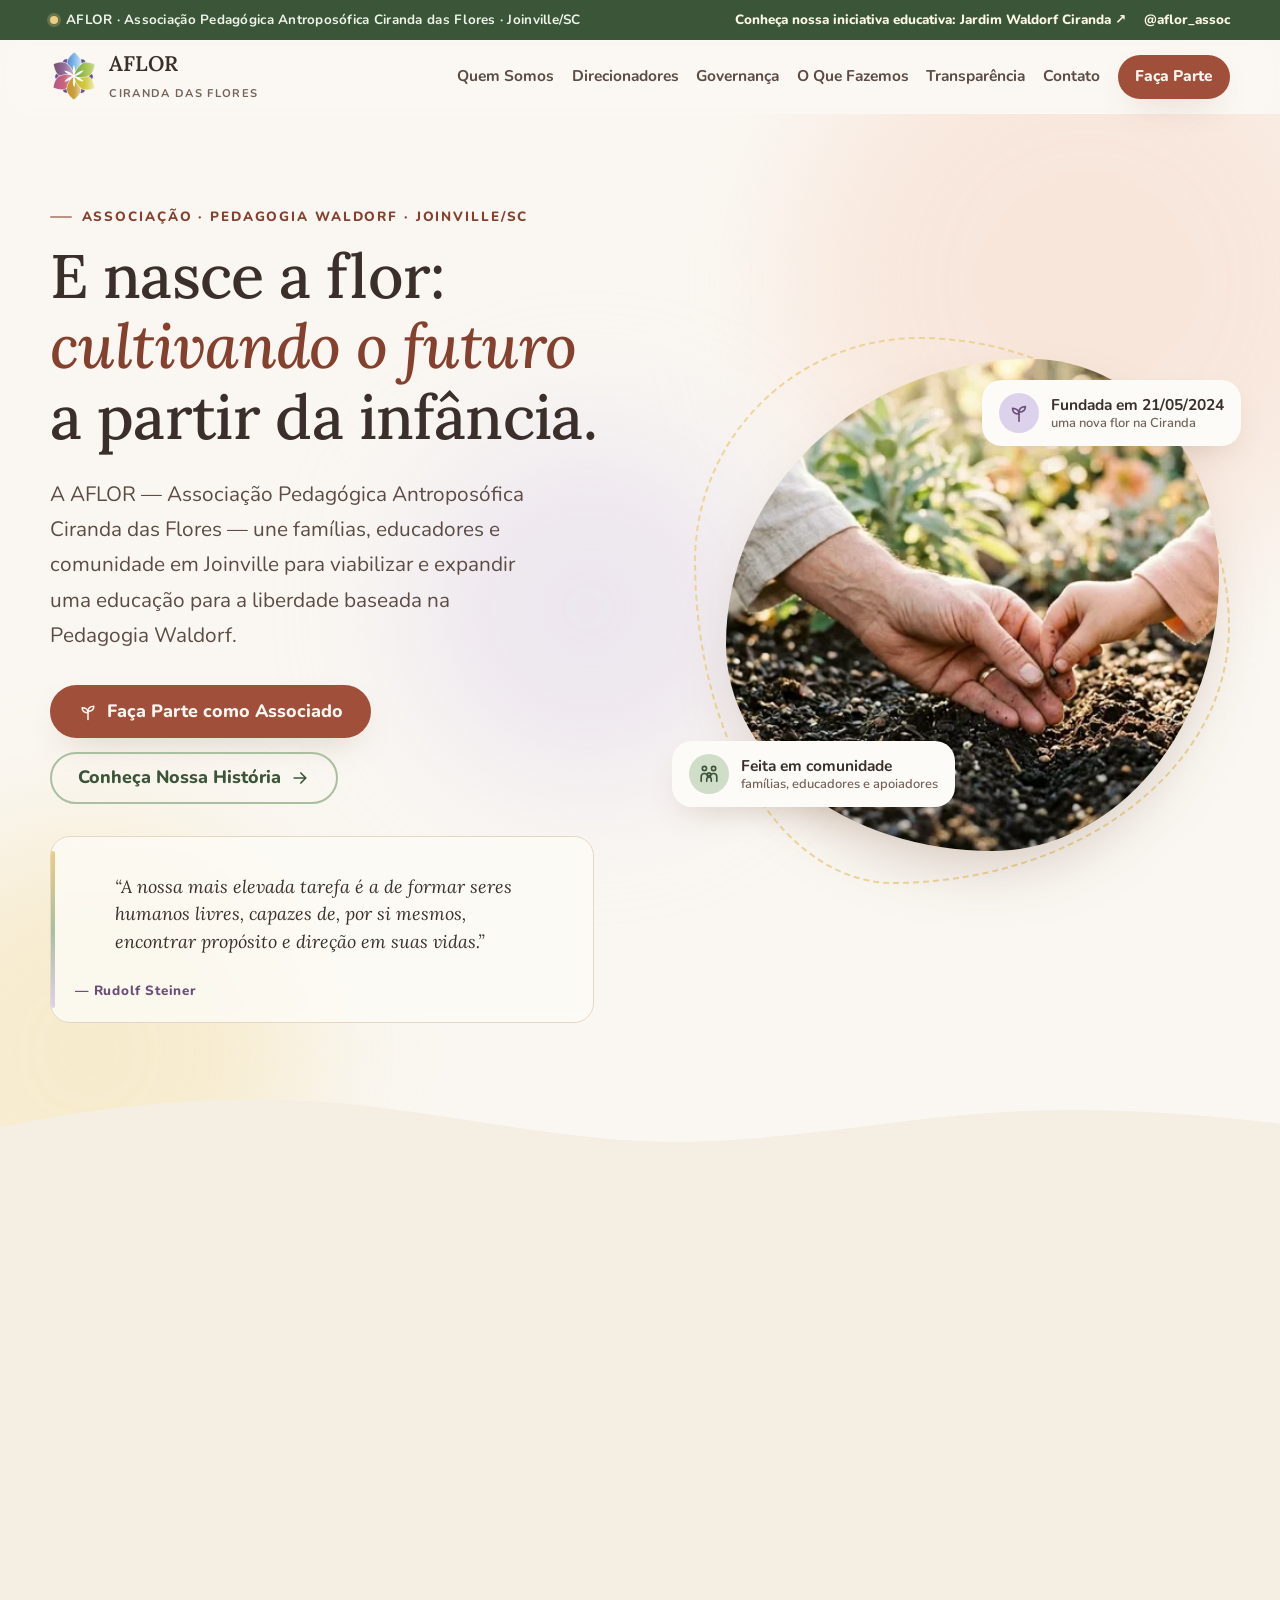
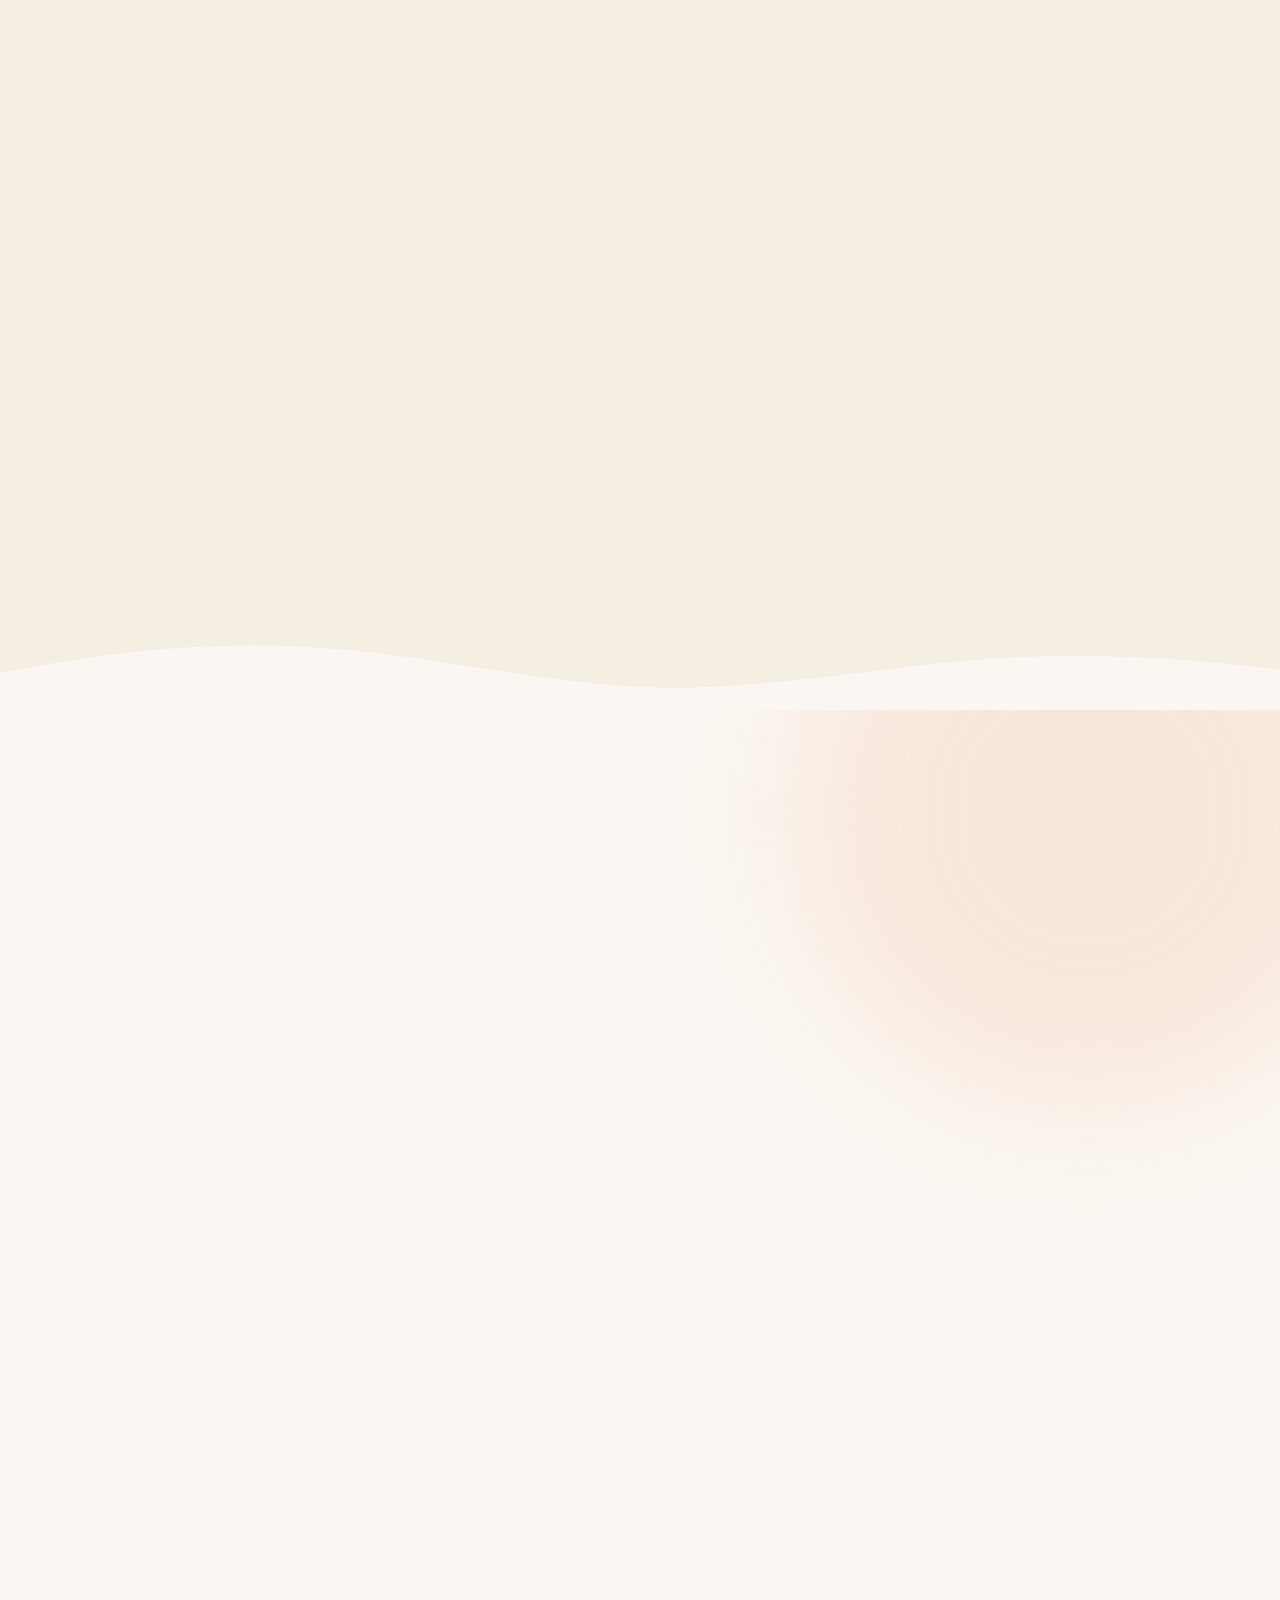
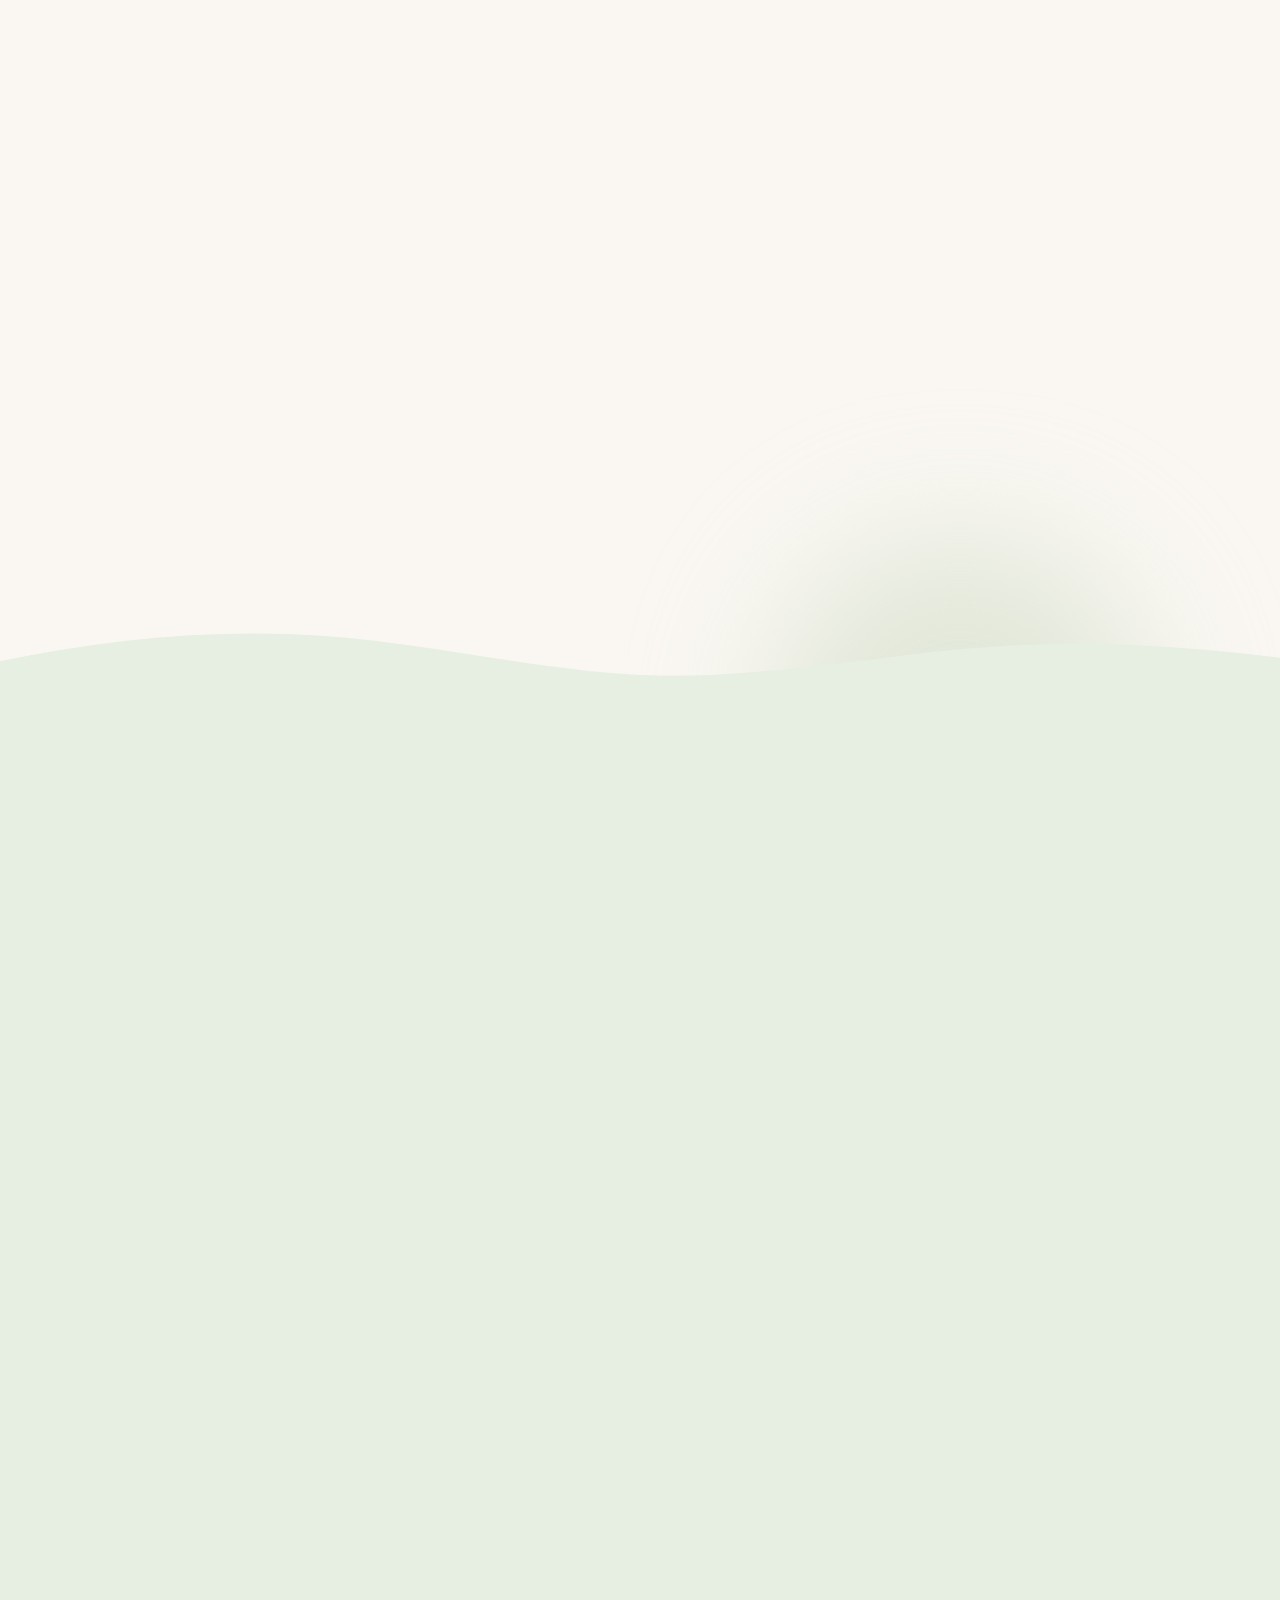
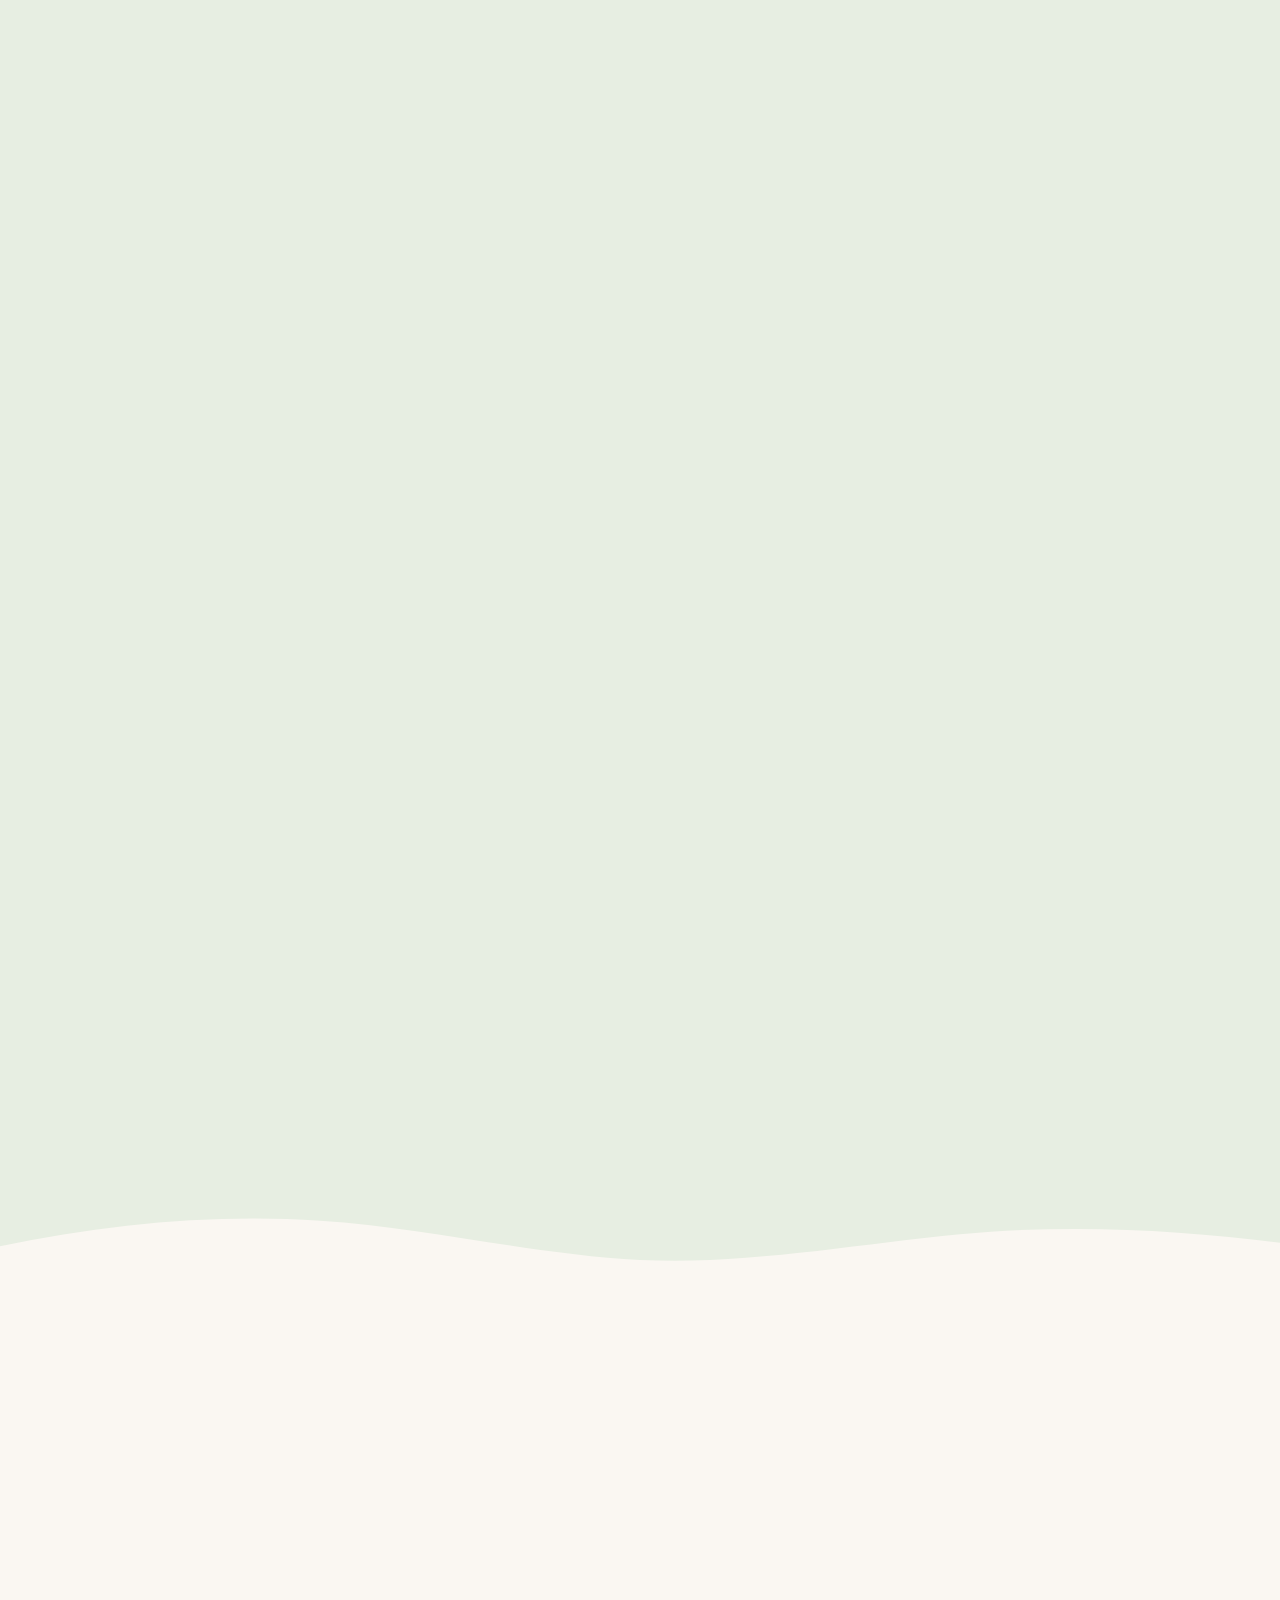
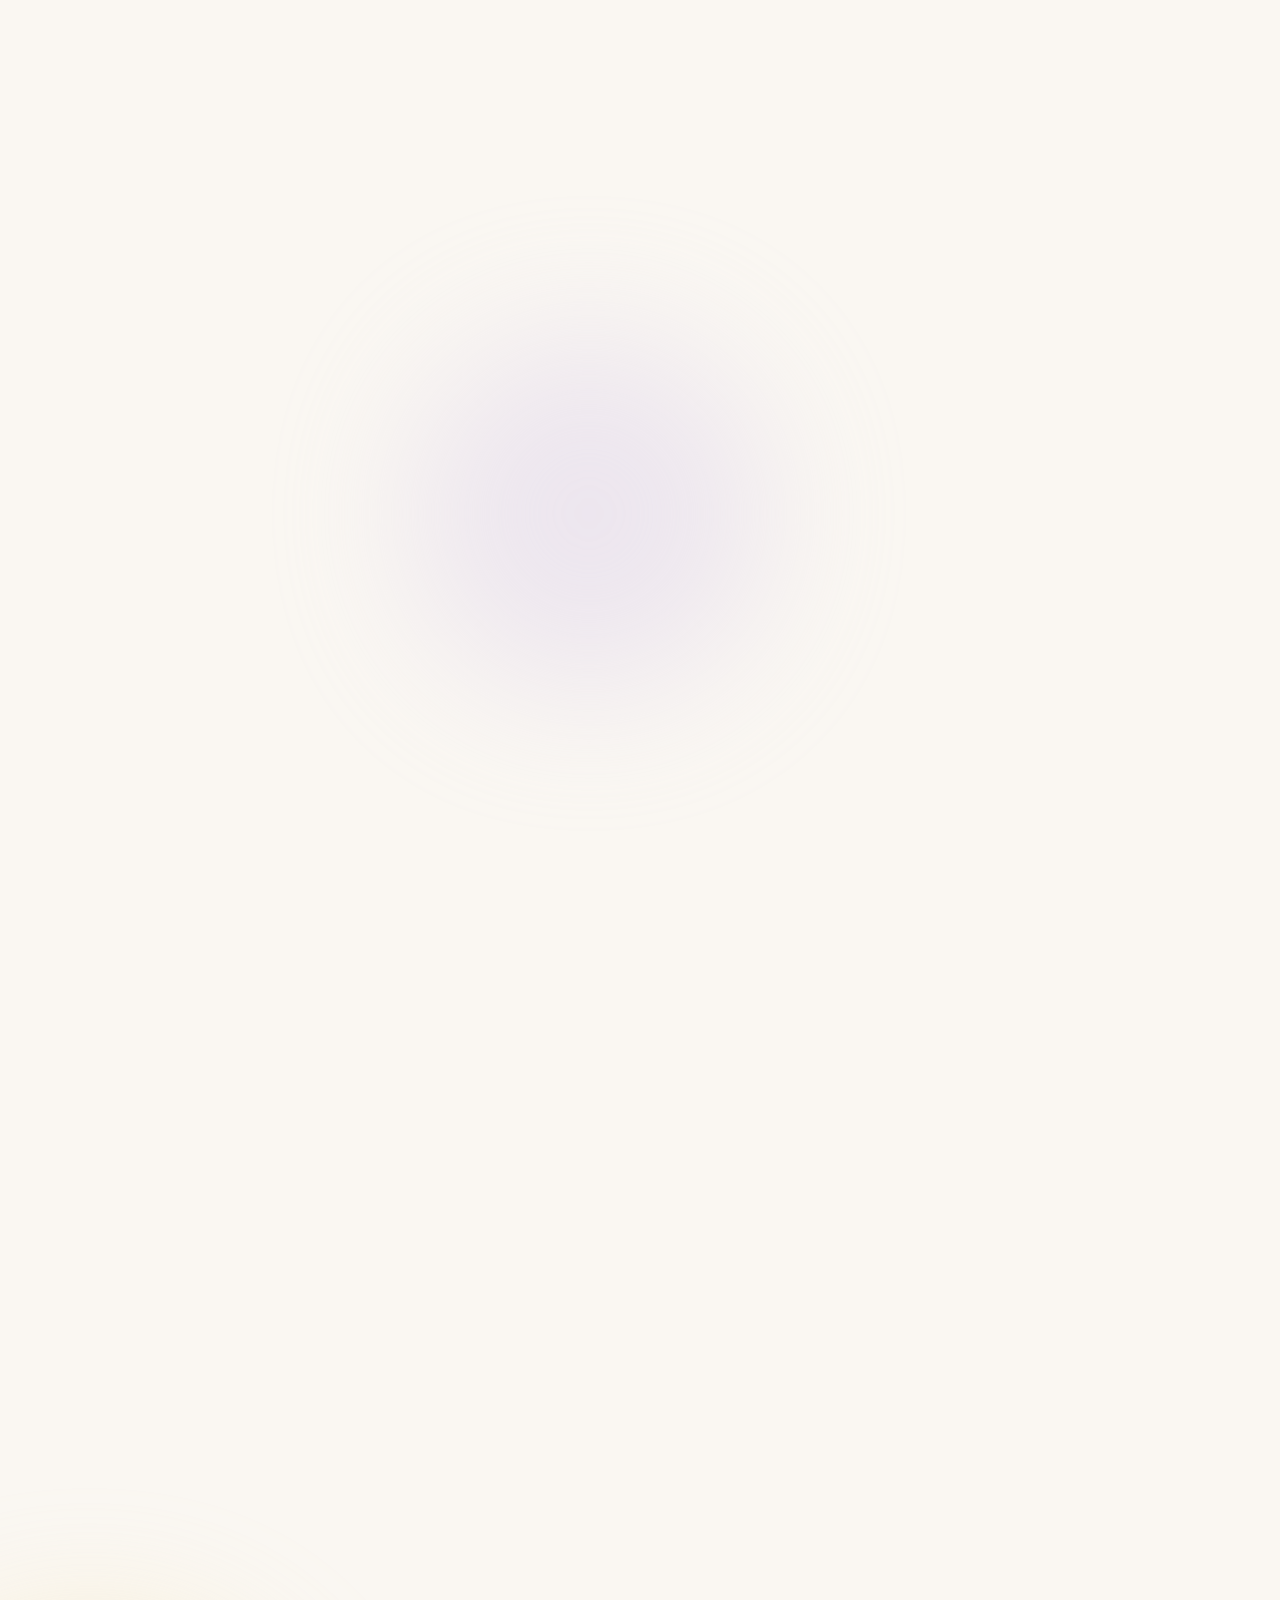
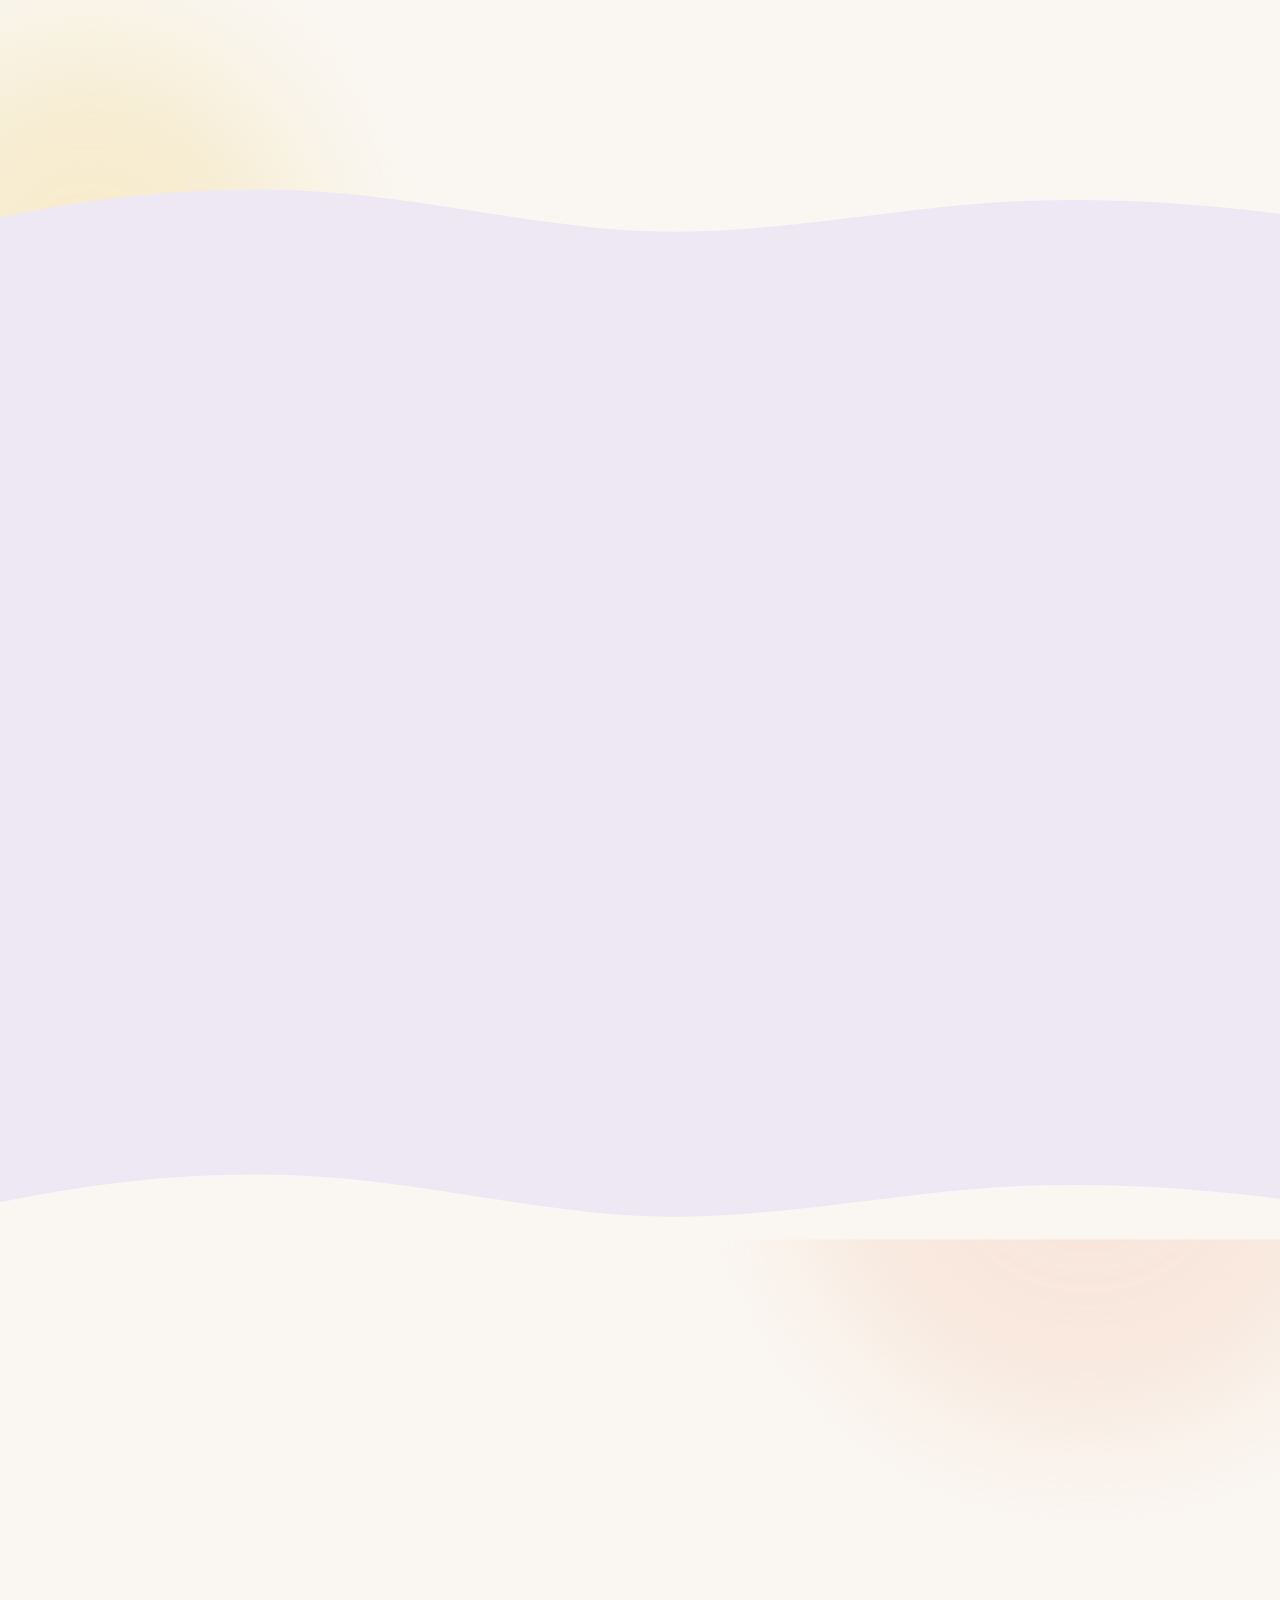
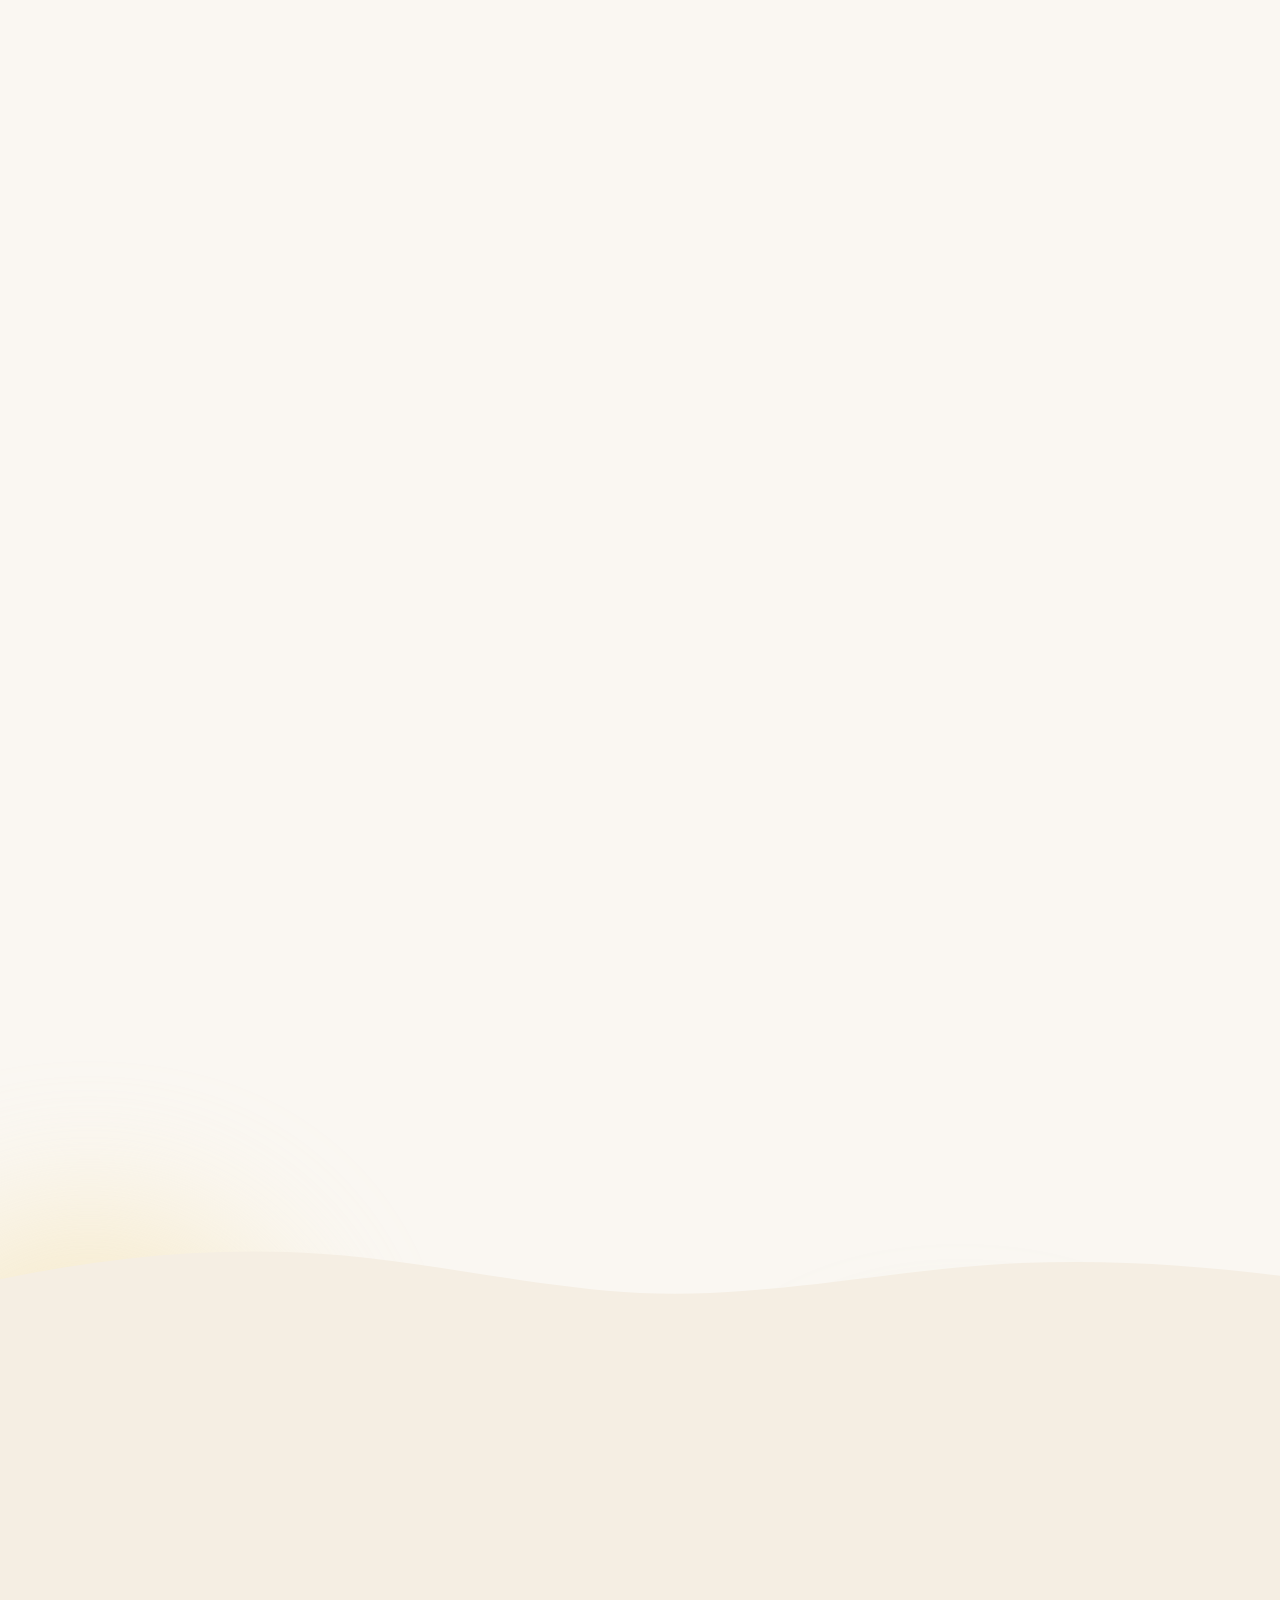
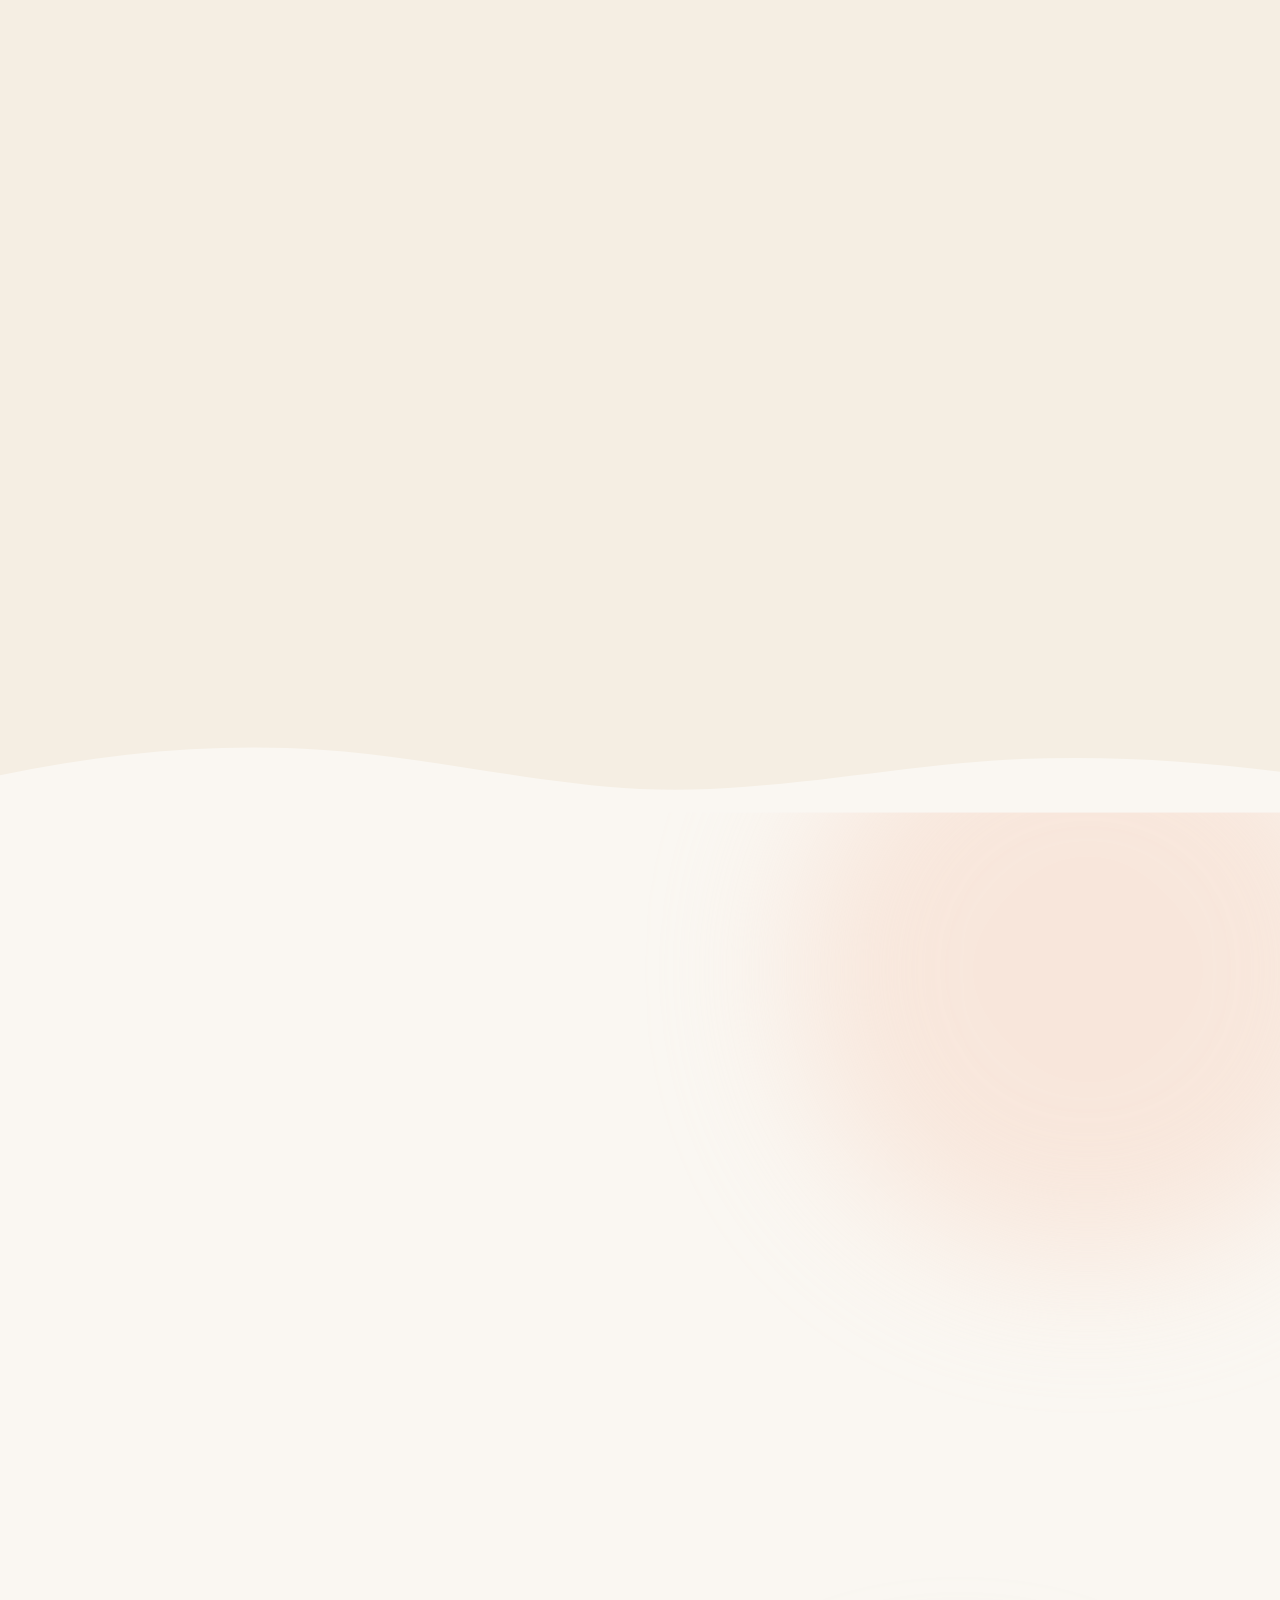
==== commit 000a25fa: "feat: initialize project structure with core pages, design system styles, and configuration files" ====
--- a/index.html
+++ b/index.html
@@ -497,7 +497,7 @@
       <div class="container">
         <header class="section-head reveal">
           <p class="eyebrow">Direcionadores Estratégicos</p>
-          <h2 id="direcionadores-titulo">Propósito, Imagem de Futuro, <em>Valores</em> e Princípios</h2>
+          <h2 id="direcionadores-titulo">Propósito, Imagem de Futuro e <em>Valores</em></h2>
           <p>Os direcionadores estratégicos foram elaborados pela Comissão da Associação em paralelo ao desenvolvimento
             do Estatuto da AFLOR e compõem o mesmo dada a importância que possuem. Este material foi resultado de
             profundas reflexões sobre o papel de uma associação como a AFLOR para os seres humanos em desenvolvimento e
@@ -525,199 +525,39 @@
         </div>
 
         <div class="principles-intro reveal">
-          <h3>Os 7 Valores e Princípios</h3>
-          <p>A clareza de princípios de governança é importante para sustentar uma decisão quando uma determinada regra
-            não é clara ou então quando existem duas regras que se contradizem entre si, ou ainda quando não há regras
-            suficientes para solucionar uma determinada situação. Os princípios, baseados nos valores, irão auxiliar no
-            processo decisório da comunidade na escolha de um caminho ou outro.</p>
-        </div>
-
-        <div class="values-tools">
-          <button type="button" class="btn btn--ghost btn--sm" id="btn-valores-todos" aria-expanded="false"
-            aria-controls="lista-valores" hidden>
-            <svg aria-hidden="true">
-              <use href="#i-plus" />
-            </svg><span data-label>Abrir todos os princípios</span>
-          </button>
-        </div>
-
-        <div class="values" id="lista-valores">
-          <details class="value tint-peach reveal" open>
-            <summary>
-              <span class="value__num" aria-hidden="true">1</span>
-              <span class="value__title">Criança no centro<small>Valor e princípio 1</small></span>
-              <span class="value__chev" aria-hidden="true"><svg>
-                  <use href="#i-chevron" />
-                </svg></span>
-            </summary>
-            <div class="value__body">
-              <p>As decisões e prioridades devem ser balizadas pela necessidade da criança. A criança deve estar sempre
-                no centro das perspectivas, visando garantir sua segurança, um mundo bom e relações saudáveis ao seu
-                redor. Entende-se aqui o termo “criança” como o ser humano em desenvolvimento que estará diretamente
-                envolvido num processo educativo, podendo eventualmente estar na fase da infância, adolescência,
-                juventude ou até mesmo na fase adulta.</p>
-              <div class="questions">
-                <h4>Perguntas norteadoras</h4>
-                <ul role="list">
-                  <li>O entorno educativo é prejudicado com a decisão tomada?</li>
-                  <li>A criança permanece no centro ao tomarmos essa decisão?</li>
-                  <li>Estamos oferecendo um mundo bom, belo e verdadeiro a partir dessa decisão?</li>
-                </ul>
-              </div>
-            </div>
-          </details>
-
-          <details class="value tint-ochre reveal">
-            <summary>
-              <span class="value__num" aria-hidden="true">2</span>
-              <span class="value__title">Autoconhecimento e autoeducação<small>Valor e princípio 2</small></span>
-              <span class="value__chev" aria-hidden="true"><svg>
-                  <use href="#i-chevron" />
-                </svg></span>
-            </summary>
-            <div class="value__body">
-              <p>As pessoas envolvidas na governança da AFLOR devem prezar pelo seu autoconhecimento e busca pela
-                autoeducação prática, exercida no dia a dia e nas relações. Temos a consciência de que somos seres
-                humanos em desenvolvimento e assim respeitamos e aceitamos a etapa de cada um, ao mesmo tempo em que
-                compartilhamos com transparência as necessidades de ajustes nas relações.</p>
-              <div class="questions">
-                <h4>Perguntas norteadoras</h4>
-                <ul role="list">
-                  <li>Os participantes do grupo estão exercendo empatia nas relações?</li>
-                  <li>A comunicação das necessidades individuais e do grupo é clara?</li>
-                  <li>Como indivíduo, estou me observando na minha ação no grupo?</li>
-                  <li>Como comunidade, estamos amadurecendo nas decisões e percepções ao longo do tempo?</li>
-                </ul>
-              </div>
-            </div>
-          </details>
-
-          <details class="value tint-rose reveal">
-            <summary>
-              <span class="value__num" aria-hidden="true">3</span>
-              <span class="value__title">Liberdade, amor e verdade<small>Valor e princípio 3</small></span>
-              <span class="value__chev" aria-hidden="true"><svg>
-                  <use href="#i-chevron" />
-                </svg></span>
-            </summary>
-            <div class="value__body">
-              <p>Atuamos com liberdade e responsabilidade para que cada um possa viver de forma plena, leve, equilibrada
-                e coerente, buscando expressar amor em tudo o que fazemos e falamos, inclusive nas conversas difíceis.
-                Procuramos ser verdadeiros conosco, com os outros e com a sociedade, cultivando relações e acordos
-                justos e éticos visando sempre o propósito da AFLOR.</p>
-              <div class="questions">
-                <h4>Perguntas norteadoras</h4>
-                <ul role="list">
-                  <li>Nossas ações e decisões são realizadas com liberdade e responsabilidade?</li>
-                  <li>Nas nossas ações e relações expressamos amor, inclusive nas conversas ou decisões difíceis?</li>
-                  <li>Procuramos ser verdadeiros no que fazemos, decidimos e expressamos, com ética e justiça?</li>
-                </ul>
-              </div>
-            </div>
-          </details>
-
-          <details class="value tint-sage reveal">
-            <summary>
-              <span class="value__num" aria-hidden="true">4</span>
-              <span class="value__title">Integração com a natureza<small>Valor e princípio 4</small></span>
-              <span class="value__chev" aria-hidden="true"><svg>
-                  <use href="#i-chevron" />
-                </svg></span>
-            </summary>
-            <div class="value__body">
-              <p>Para nós a natureza é uma professora. Somos parte integrada e sua extensão. Tudo o que fazemos e
-                aprendemos deve ter relação com ela, pois somos uma coisa só. A valorização da vida em toda a sua forma
-                e diversidade é um elemento central nas nossas ações e realizações. Nas nossas atividades pedagógicas a
-                integração com a natureza é figura central para que possamos fortalecer nossa existência com consciência
-                e aprendizados orgânicos que possam gerar equilíbrio na vida individual e coletiva, além de uma
-                construção de visão de mundo sustentável e regenerativo.</p>
-              <div class="questions">
-                <h4>Perguntas norteadoras</h4>
-                <ul role="list">
-                  <li>Nossas ações respeitam e cuidam da natureza em nosso entorno?</li>
-                  <li>Estamos oferecendo um ambiente de relação entre a natureza e a criança?</li>
-                  <li>Nossas ações proporcionam um movimento sustentável e regenerativo na comunidade em que atuamos?
-                  </li>
-                </ul>
-              </div>
-            </div>
-          </details>
-
-          <details class="value tint-lavender reveal">
-            <summary>
-              <span class="value__num" aria-hidden="true">5</span>
-              <span class="value__title">Diversidade, inclusão e equidade<small>Valor e princípio 5</small></span>
-              <span class="value__chev" aria-hidden="true"><svg>
-                  <use href="#i-chevron" />
-                </svg></span>
-            </summary>
-            <div class="value__body">
-              <p>Olhamos para o ser humano de forma integral, respeitando a sua condição atual e histórica, e buscando
-                resgatar e incluir pessoas em nossa comunidade que estejam interessadas em participar do nosso
-                movimento, considerando raças, origens, neurodiversidades, deficiências e situação econômica, entre
-                outras necessidades.</p>
-              <div class="questions">
-                <h4>Perguntas norteadoras</h4>
-                <ul role="list">
-                  <li>Nossas ações permitem a inclusão de pessoas de diversas naturezas, origens e necessidades?</li>
-                  <li>Estamos agindo de forma equânime nas relações, estruturas e decisões?</li>
-                  <li>Buscamos um olhar mais profundo das relações e das necessidades individuais das pessoas envolvidas
-                    nos dramas escolares, acolhendo e viabilizando a inclusão?</li>
-                </ul>
-              </div>
-            </div>
-          </details>
-
-          <details class="value tint-sky reveal">
-            <summary>
-              <span class="value__num" aria-hidden="true">6</span>
-              <span class="value__title">Colaboração e altruísmo<small>Valor e princípio 6</small></span>
-              <span class="value__chev" aria-hidden="true"><svg>
-                  <use href="#i-chevron" />
-                </svg></span>
-            </summary>
-            <div class="value__body">
-              <p>Atuamos de forma colaborativa, entendendo que o principal objetivo do ser humano é viver em comunidade,
-                desenvolvendo suas habilidades de relação. Buscamos a empatia na relação com o outro, o exercício da
-                comunicação não violenta e também relações baseadas no altruísmo. Prezamos pela comunicação positiva,
-                assertiva e não-violenta.</p>
-              <div class="questions">
-                <h4>Perguntas norteadoras</h4>
-                <ul role="list">
-                  <li>Estamos agindo de forma colaborativa junto aos demais envolvidos na comunidade escolar?</li>
-                  <li>O altruísmo permeia as ações e decisões do dia a dia?</li>
-                  <li>Nossa comunicação flui de forma positiva, assertiva e não violenta?</li>
-                  <li>Há espaço para que as pessoas possam contribuir conforme as suas possibilidades?</li>
-                </ul>
-              </div>
-            </div>
-          </details>
-
-          <details class="value tint-peach reveal">
-            <summary>
-              <span class="value__num" aria-hidden="true">7</span>
-              <span class="value__title">Transformação pela arte<small>Valor e princípio 7</small></span>
-              <span class="value__chev" aria-hidden="true"><svg>
-                  <use href="#i-chevron" />
-                </svg></span>
-            </summary>
-            <div class="value__body">
-              <p>Atuamos de forma criativa e nos apoiamos na arte como ferramenta para o desenvolvimento humano e
-                organizacional. Acreditamos que todos somos artistas em essência e que essa capacidade deve ser
-                desenvolvida em prol da evolução de cada ser humano. Entendemos que as atividades artísticas em todas as
-                suas expressões têm como objetivo acessar o sutil, o sentir, a alma das pessoas e assim contribuir para
-                aprendizados profundos e transformadores além de revelar uma expressão única e singela de cada
-                indivíduo.</p>
-              <div class="questions">
-                <h4>Perguntas norteadoras</h4>
-                <ul role="list">
-                  <li>Nossas ações e decisões são autênticas, criativas e ousadas quando preciso?</li>
-                  <li>Buscamos soluções criativas para tomar nossas ações e decisões?</li>
-                </ul>
-              </div>
-            </div>
-          </details>
-        </div>
+          <h3>Os 7 Valores</h3>
+        </div>
+
+        <ol class="values-list" role="list">
+          <li class="value-item tint-peach reveal">
+            <span class="value-item__num" aria-hidden="true">1</span>
+            <span class="value-item__name">Criança no centro</span>
+          </li>
+          <li class="value-item tint-ochre reveal d1">
+            <span class="value-item__num" aria-hidden="true">2</span>
+            <span class="value-item__name">Autoconhecimento e autoeducação</span>
+          </li>
+          <li class="value-item tint-rose reveal d2">
+            <span class="value-item__num" aria-hidden="true">3</span>
+            <span class="value-item__name">Liberdade, amor e verdade</span>
+          </li>
+          <li class="value-item tint-sage reveal d3">
+            <span class="value-item__num" aria-hidden="true">4</span>
+            <span class="value-item__name">Integração com a natureza</span>
+          </li>
+          <li class="value-item tint-lavender reveal">
+            <span class="value-item__num" aria-hidden="true">5</span>
+            <span class="value-item__name">Diversidade, inclusão e equidade</span>
+          </li>
+          <li class="value-item tint-sky reveal d1">
+            <span class="value-item__num" aria-hidden="true">6</span>
+            <span class="value-item__name">Colaboração e altruísmo</span>
+          </li>
+          <li class="value-item tint-peach reveal d2">
+            <span class="value-item__num" aria-hidden="true">7</span>
+            <span class="value-item__name">Transformação pela arte</span>
+          </li>
+        </ol>
       </div>
       <svg class="wave wave--bottom wave--to-sage" aria-hidden="true" viewBox="0 0 1440 90" preserveAspectRatio="none">
         <use href="#i-wave" />
@@ -882,6 +722,37 @@
               <h3>Contraturno escolar</h3>
               <p>Atividades no período oposto ao escolar, com arte, natureza, movimento e trabalhos manuais inspirados
                 na Pedagogia Waldorf.</p>
+              <p class="service__note">Oferecido pelo Jardim Ciranda.</p>
+            </div>
+          </li>
+
+          <li class="service reveal d1" id="projeto-raizes">
+            <div class="service__media">
+              <img src="assets/img/maos-tecendo-la-640.webp"
+                srcset="assets/img/maos-tecendo-la-640.webp 640w, assets/img/maos-tecendo-la-1280.webp 1200w"
+                sizes="(max-width: 620px) 92vw, (max-width: 960px) 46vw, 560px" width="1200" height="896"
+                alt="Mãos trabalhando fios de lã em um tricô artesanal" loading="lazy" decoding="async">
+            </div>
+            <div class="service__body">
+              <span class="service__tag tint-ochre">Gratuito</span>
+              <h3>Projeto Raízes do Aprender</h3>
+              <p>Contraturno escolar gratuito para crianças de 6 a 8 anos, matriculadas na rede pública de Joinville,
+                inspirado na Pedagogia Waldorf.</p>
+              <div class="service__actions">
+                <a class="btn btn--sm" href="projeto-raizes.html" id="cta-raizes-conhecer">
+                  Conhecer o projeto
+                  <svg aria-hidden="true">
+                    <use href="#i-arrow" />
+                  </svg>
+                </a>
+                <a class="btn btn--sm btn--whatsapp" href="https://wa.me/5547988916765" target="_blank"
+                  rel="noopener noreferrer" data-wa-link="raizes" id="cta-raizes-whatsapp-home">
+                  <svg aria-hidden="true">
+                    <use href="#i-whatsapp" />
+                  </svg>
+                  Inscrição pelo WhatsApp
+                </a>
+              </div>
             </div>
           </li>
 
@@ -1546,6 +1417,7 @@
             <li><a href="#direcionadores">Direcionadores Estratégicos</a></li>
             <li><a href="#governanca">Finalidades e Governança</a></li>
             <li><a href="#atuacao">O Que Fazemos</a></li>
+            <li><a href="projeto-raizes.html">Projeto Raízes do Aprender</a></li>
             <li><a href="#transparencia">Transparência</a></li>
           </ul>
         </div>
--- a/assets/css/styles.css
+++ b/assets/css/styles.css
@@ -868,46 +868,25 @@
 .principles-intro h3 { font-size: var(--fs-2xl); }
 .principles-intro p { color: var(--text-muted); font-size: var(--fs-lg); }
 
-/* 21.5 Acordeão dos 7 Valores e Princípios */
-.values-tools { position: relative; z-index: 1; display: flex; justify-content: center; margin-bottom: var(--sp-5); }
-.values { position: relative; z-index: 1; display: grid; gap: 0.9rem; max-width: 58rem; margin-inline: auto; counter-reset: value; }
-.value {
-  border-radius: var(--r-lg); background: var(--c-surface); border: 1px solid var(--border);
-  transition: box-shadow var(--t-base) ease, border-color var(--t-base) ease, transform var(--t-base) var(--ease);
-}
-.value:hover { box-shadow: var(--shadow-sm); }
-.value[open] { box-shadow: var(--shadow-md); border-color: var(--c-peach-300); }
-.value summary {
-  list-style: none; cursor: pointer; display: grid; grid-template-columns: 56px 1fr 28px; gap: 1rem; align-items: center;
-  padding: 1rem 1.25rem; border-radius: var(--r-lg);
-}
-.value summary::-webkit-details-marker { display: none; }
-.value__num {
-  width: 56px; height: 56px; display: grid; place-items: center; border-radius: var(--r-blob-1);
+/* 21.5 Os 7 Valores (apenas os nomes) */
+ol.values-list { position: relative; z-index: 1; display: flex; flex-wrap: wrap; justify-content: center; gap: 1rem; max-width: 64rem; margin: 0 auto; padding: 0; list-style: none; }
+.value-item {
+  flex: 0 1 calc((100% - 3rem) / 4); display: flex; flex-direction: column; align-items: center; gap: 0.85rem; text-align: center;
+  padding: 1.6rem 1.25rem 1.7rem; border-radius: var(--r-lg); background: var(--c-surface); border: 1px solid var(--border); box-shadow: var(--shadow-sm);
+  transition: transform var(--t-base) var(--ease), box-shadow var(--t-base) var(--ease);
+}
+.value-item:hover { transform: translateY(-4px); box-shadow: var(--shadow-md); }
+.value-item__num {
+  width: 56px; height: 56px; flex: none; display: grid; place-items: center; border-radius: var(--r-blob-1);
   background: var(--pillar-tint, var(--c-peach-200)); font-family: var(--font-serif); font-size: 1.45rem; font-weight: 600; color: var(--c-ink-900);
   transition: border-radius var(--t-slow) var(--ease), transform var(--t-slow) var(--ease);
 }
-.value[open] .value__num { border-radius: var(--r-blob-2); transform: rotate(-6deg); }
-.value__title { font-family: var(--font-serif); font-size: var(--fs-xl); font-weight: 500; color: var(--c-ink-900); line-height: 1.25; }
-.value__title small { display: block; font-family: var(--font-sans); font-size: var(--fs-xs); font-weight: 800; letter-spacing: 0.12em; text-transform: uppercase; color: var(--text-subtle); margin-top: 0.2rem; }
-.value__chev { width: 28px; height: 28px; border-radius: 50%; display: grid; place-items: center; background: var(--c-cream-100); color: var(--c-terracotta-600); transition: transform var(--t-base) var(--ease), background-color var(--t-fast) ease; }
-.value__chev svg { width: 16px; height: 16px; }
-.value[open] .value__chev { transform: rotate(180deg); background: var(--c-peach-200); }
-.value__body { display: grid; grid-template-columns: 1.15fr 0.85fr; gap: 1.5rem; padding: 0.25rem 1.5rem 1.6rem calc(1.25rem + 56px + 1rem); }
-.value__body > p { color: var(--text-muted); margin: 0; }
-.questions { margin: 0; padding: 1.15rem 1.25rem; border-radius: var(--r-md); background: var(--pillar-tint, var(--c-peach-200)); background: color-mix(in srgb, var(--pillar-tint, var(--c-peach-200)) 55%, var(--c-surface)); }
-.questions h4 { font-family: var(--font-sans); font-size: var(--fs-xs); font-weight: 800; letter-spacing: 0.12em; text-transform: uppercase; color: var(--c-ink-700); margin-bottom: 0.65rem; }
-.questions ul { margin: 0; padding: 0; list-style: none; display: grid; gap: 0.55rem; }
-.questions li { position: relative; padding-left: 1.6rem; font-size: var(--fs-sm); color: var(--c-ink-900); line-height: 1.5; }
-.questions li::before {
-  content: '?'; position: absolute; left: 0; top: 0.1rem; width: 1.15rem; height: 1.15rem; border-radius: 50%;
-  display: grid; place-items: center; font-size: 0.7rem; font-weight: 900; background: var(--c-surface); color: var(--c-terracotta-700);
-}
-.js .value[open] .value__body { animation: rise var(--t-base) var(--ease) both; }
-@media (max-width: 760px) {
-  .value summary { grid-template-columns: 46px 1fr 28px; gap: 0.75rem; padding: 0.85rem 1rem; }
-  .value__num { width: 46px; height: 46px; font-size: 1.2rem; }
-  .value__body { grid-template-columns: 1fr; padding: 0 1rem 1.25rem; }
+.value-item:hover .value-item__num { border-radius: var(--r-blob-2); transform: rotate(-6deg); }
+.value-item__name { font-family: var(--font-serif); font-size: var(--fs-lg); font-weight: 500; line-height: 1.3; color: var(--c-ink-900); }
+@media (max-width: 900px) { .value-item { flex-basis: calc((100% - 1rem) / 2); } }
+@media (max-width: 480px) {
+  .value-item { flex-basis: 100%; flex-direction: row; text-align: left; gap: 1rem; padding: 0.9rem 1.15rem; }
+  .value-item__num { width: 46px; height: 46px; font-size: 1.2rem; }
 }
 
 /* 21.6 Finalidades (8) */
@@ -944,8 +923,8 @@
 }
 @media (max-width: 640px) { .gov { grid-template-columns: 1fr; } }
 
-/* 21.7 O que fazemos */
-.services { position: relative; z-index: 1; display: grid; grid-template-columns: repeat(3, 1fr); gap: 1.25rem; margin: 0; padding: 0; list-style: none; }
+/* 21.7 O que fazemos (destaque do Jardim + cartões em 2 colunas) */
+.services { position: relative; z-index: 1; display: grid; grid-template-columns: repeat(2, 1fr); gap: 1.25rem; margin: 0; padding: 0; list-style: none; }
 .service {
   display: flex; flex-direction: column; overflow: hidden;
   border-radius: var(--r-lg); background: var(--c-surface); border: 1px solid var(--border); box-shadow: var(--shadow-sm);
@@ -967,6 +946,7 @@
 .service--featured p { font-size: var(--fs-base); color: var(--c-ink-700); }
 .service__actions { display: flex; flex-wrap: wrap; gap: 0.75rem; margin-top: 0.5rem; }
 .service__url { font-size: var(--fs-xs) !important; color: var(--text-subtle) !important; }
+.service__body .service__note { font-size: var(--fs-xs); font-weight: 800; color: var(--c-sage-800); }
 @media (max-width: 960px) {
   .services { grid-template-columns: 1fr 1fr; }
   .service--featured { grid-template-columns: 1fr; }
@@ -1201,6 +1181,26 @@
 .ddd-more { position: relative; z-index: 1; margin: var(--sp-6) 0 0; text-align: center; }
 @media (max-width: 900px) { ul.ddd-movement { grid-template-columns: 1fr; } }
 
+.ddd-stats {
+  position: relative; z-index: 1; margin: var(--sp-6) 0 0; padding: 1.75rem clamp(1.25rem, 3vw, 2.25rem);
+  border-radius: var(--r-lg); background: var(--c-surface); border: 1px solid var(--border); box-shadow: var(--shadow-md);
+  text-align: center;
+}
+.ddd-stats figcaption {
+  margin-bottom: 1.25rem; font-weight: 800; font-size: var(--fs-xs); letter-spacing: 0.14em;
+  text-transform: uppercase; color: var(--c-terracotta-700);
+}
+ul.ddd-stats__list { display: grid; grid-template-columns: repeat(4, 1fr); gap: 1.25rem; margin: 0; padding: 0; }
+.ddd-stats__list li { display: grid; gap: 0.35rem; align-content: start; padding: 0 0.5rem; }
+.ddd-stats__list li + li { border-left: 1px dashed var(--border); }
+.ddd-stats__list strong { font-family: var(--font-serif); font-size: var(--fs-2xl); font-weight: 600; line-height: 1.1; color: var(--text); }
+.ddd-stats__list span { font-size: var(--fs-sm); color: var(--text-muted); }
+.ddd-stats small { display: block; margin-top: 1.25rem; font-size: var(--fs-xs); color: var(--text-subtle); }
+@media (max-width: 900px) {
+  ul.ddd-stats__list { grid-template-columns: 1fr 1fr; }
+  .ddd-stats__list li + li { border-left: 0; }
+}
+
 .ddd-why { position: relative; z-index: 1; display: grid; grid-template-columns: 0.95fr 1.05fr; gap: clamp(2rem, 5vw, 4rem); align-items: center; }
 .ddd-why h2 { font-size: var(--fs-2xl); }
 .ddd-why > div > p { color: var(--text-muted); font-size: var(--fs-lg); }
@@ -1268,6 +1268,59 @@
 
 @media print {
   .topbar { display: none !important; }
-  .value__body { display: grid !important; }
-}
-
+}
+
+/* 21.14 Página Projeto Raízes do Aprender (projeto-raizes.html) */
+.raizes-offer { position: relative; z-index: 1; display: grid; grid-template-columns: 1fr 1fr; gap: clamp(2rem, 5vw, 4rem); align-items: start; }
+.raizes-goal + .raizes-goal { margin-top: var(--sp-6); }
+.raizes-goal h3 { display: flex; align-items: center; gap: 0.75rem; font-size: var(--fs-xl); margin-bottom: 0.65rem; }
+.raizes-goal h3 .ic { display: grid; place-items: center; width: 46px; height: 46px; flex: none; border-radius: var(--r-blob-2); background: var(--pillar-tint, var(--c-peach-200)); }
+.raizes-goal h3 .ic svg { width: 24px; height: 24px; color: var(--c-ink-900); }
+.raizes-goal p { margin: 0; color: var(--c-ink-700); font-size: var(--fs-lg); line-height: 1.7; }
+
+.raizes-sheet {
+  position: relative; overflow: hidden; padding: clamp(1.5rem, 3vw, 2.25rem); border-radius: var(--r-xl);
+  background: var(--c-surface); border: 1px solid var(--border); box-shadow: var(--shadow-lg);
+}
+.raizes-sheet::before { content: ''; position: absolute; width: 220px; height: 220px; right: -90px; top: -100px; border-radius: 50%; background: var(--c-ochre-200); filter: blur(10px); opacity: 0.7; }
+.raizes-sheet > * { position: relative; }
+.raizes-sheet h3 { font-size: var(--fs-xl); margin-bottom: var(--sp-4); }
+ul.raizes-facts { display: grid; gap: 0.95rem; margin: 0 0 var(--sp-5); padding: 0; }
+.raizes-facts li { display: grid; grid-template-columns: 44px 1fr; gap: 0.85rem; align-items: start; font-size: var(--fs-sm); color: var(--c-ink-700); }
+.raizes-facts b { display: block; color: var(--text); font-weight: 800; }
+.raizes-facts .ic { display: grid; place-items: center; width: 44px; height: 44px; border-radius: 50%; background: var(--pillar-tint, var(--c-peach-200)); }
+.raizes-facts .ic svg { width: 22px; height: 22px; color: var(--c-terracotta-700); }
+
+ul.raizes-stats { position: relative; z-index: 1; display: grid; grid-template-columns: repeat(4, 1fr); gap: 1.25rem; margin: 0; padding: 0; }
+.raizes-stat {
+  display: flex; flex-direction: column; gap: 0.7rem; padding: 1.75rem 1.5rem 1.6rem; border-radius: var(--r-lg);
+  background: var(--c-surface); border: 1px solid var(--border); border-top: 6px solid var(--pillar-tint, var(--c-peach-200)); box-shadow: var(--shadow-sm);
+  transition: transform var(--t-base) var(--ease), box-shadow var(--t-base) var(--ease);
+}
+.raizes-stat:hover { transform: translateY(-4px); box-shadow: var(--shadow-md); }
+.raizes-stat strong { font-family: var(--font-serif); font-size: var(--fs-3xl); font-weight: 600; line-height: 1; color: var(--c-terracotta-700); }
+.raizes-stat strong small { display: block; margin-top: 0.4rem; font-family: var(--font-sans); font-size: var(--fs-xs); font-weight: 800; letter-spacing: 0.08em; text-transform: uppercase; line-height: 1.4; color: var(--text-subtle); }
+.raizes-stat p { margin: 0; font-size: var(--fs-sm); line-height: 1.6; color: var(--c-ink-700); }
+
+.services.raizes-pillars { grid-template-columns: repeat(3, 1fr); }
+.raizes-pillars .raizes-acts { padding-top: 0.6rem; border-top: 1px dashed var(--border); color: var(--c-ink-700); }
+.raizes-pillars .raizes-acts b { color: var(--text); }
+
+.raizes-results-lead { position: relative; z-index: 1; max-width: 46rem; margin: calc(-1 * var(--sp-4)) auto var(--sp-6); text-align: center; font-family: var(--font-serif); font-size: var(--fs-lg); line-height: 1.6; color: var(--c-ink-900); }
+ul.raizes-indicators { position: relative; z-index: 1; display: grid; grid-template-columns: repeat(4, 1fr); gap: 1.25rem; margin: 0; padding: 0; }
+.raizes-indicators .pillar { padding: 1.6rem 1.4rem 1.5rem; }
+.raizes-indicators .pillar__icon { width: 52px; height: 52px; margin-bottom: 1rem; }
+.raizes-indicators .pillar__icon svg { width: 26px; height: 26px; }
+.raizes-indicators h3 { font-size: var(--fs-lg); }
+.raizes-indicators p { font-size: var(--fs-sm); line-height: 1.6; }
+
+@media (max-width: 1000px) {
+  ul.raizes-stats, ul.raizes-indicators { grid-template-columns: 1fr 1fr; }
+  .services.raizes-pillars { grid-template-columns: 1fr 1fr; }
+  .raizes-pillars .service:last-child { grid-column: 1 / -1; }
+}
+@media (max-width: 900px) { .raizes-offer { grid-template-columns: 1fr; } }
+@media (max-width: 620px) {
+  ul.raizes-stats, ul.raizes-indicators, .services.raizes-pillars { grid-template-columns: 1fr; }
+}
+
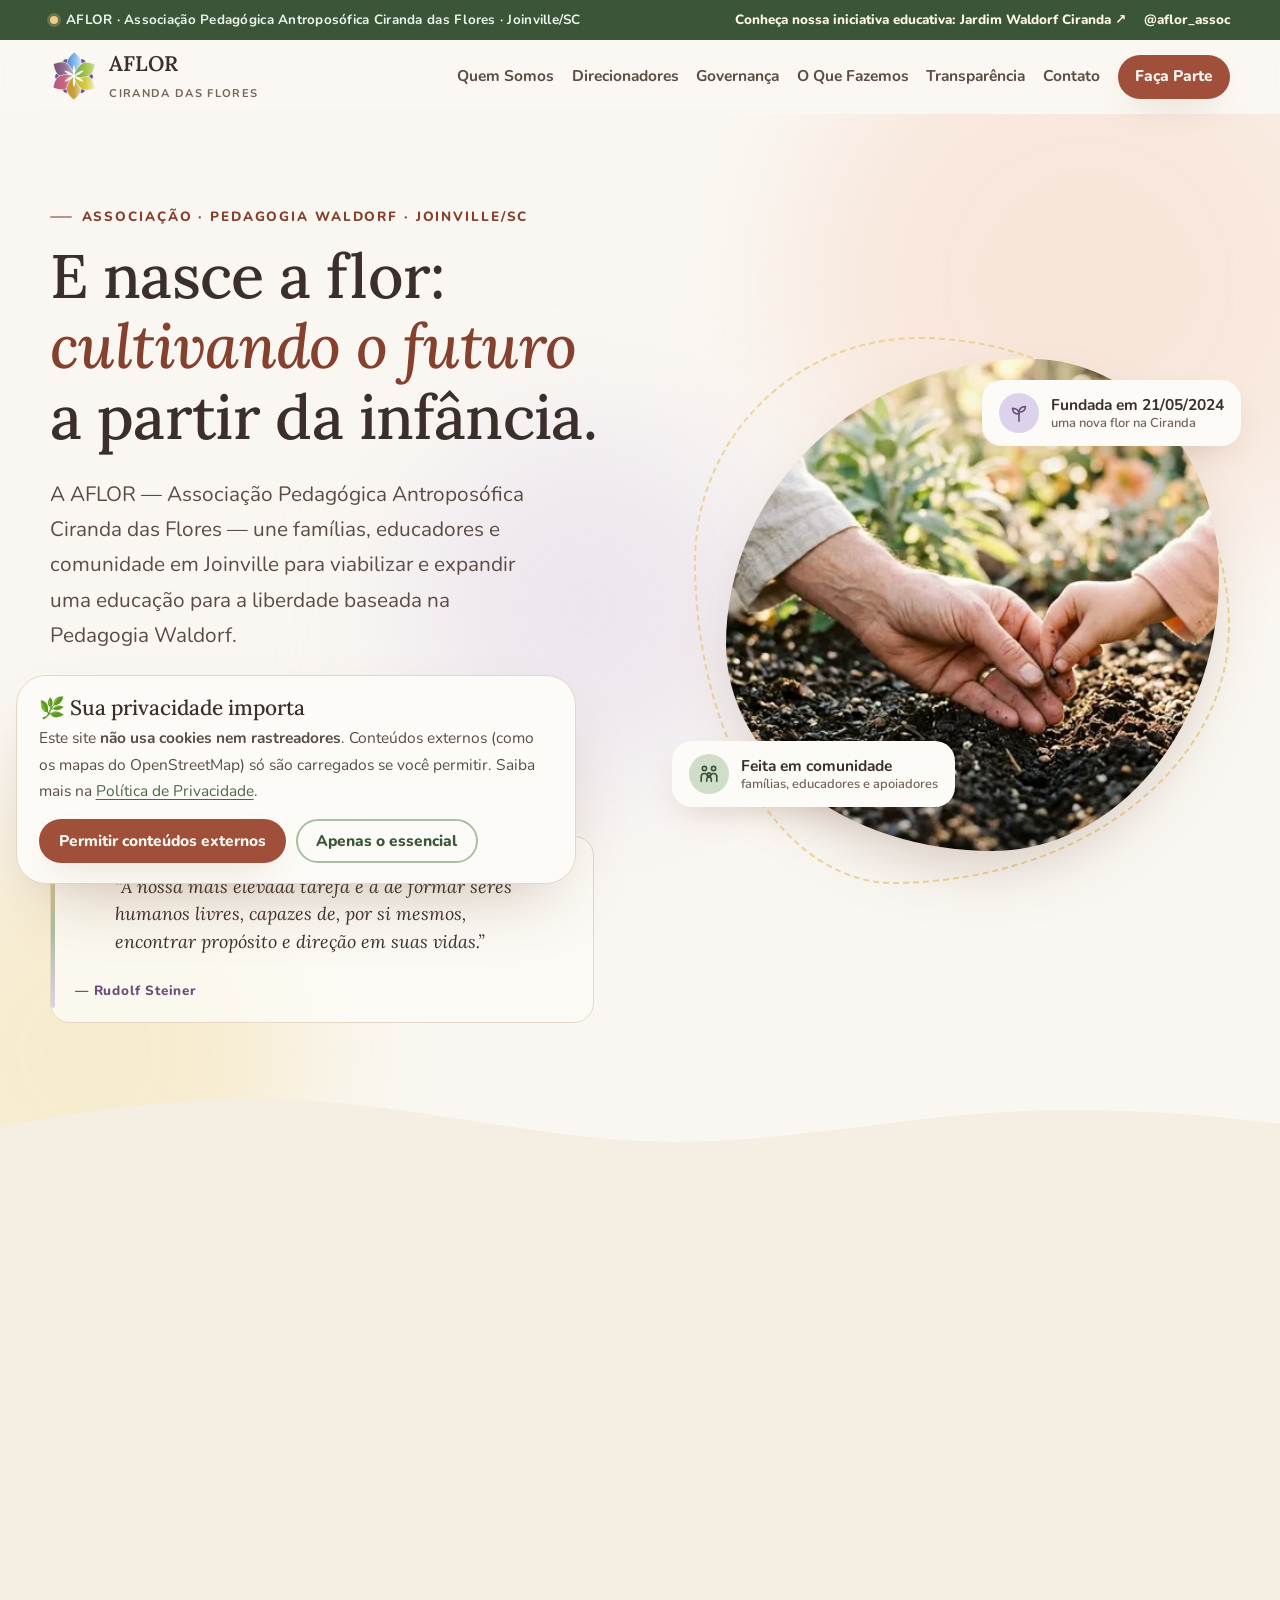
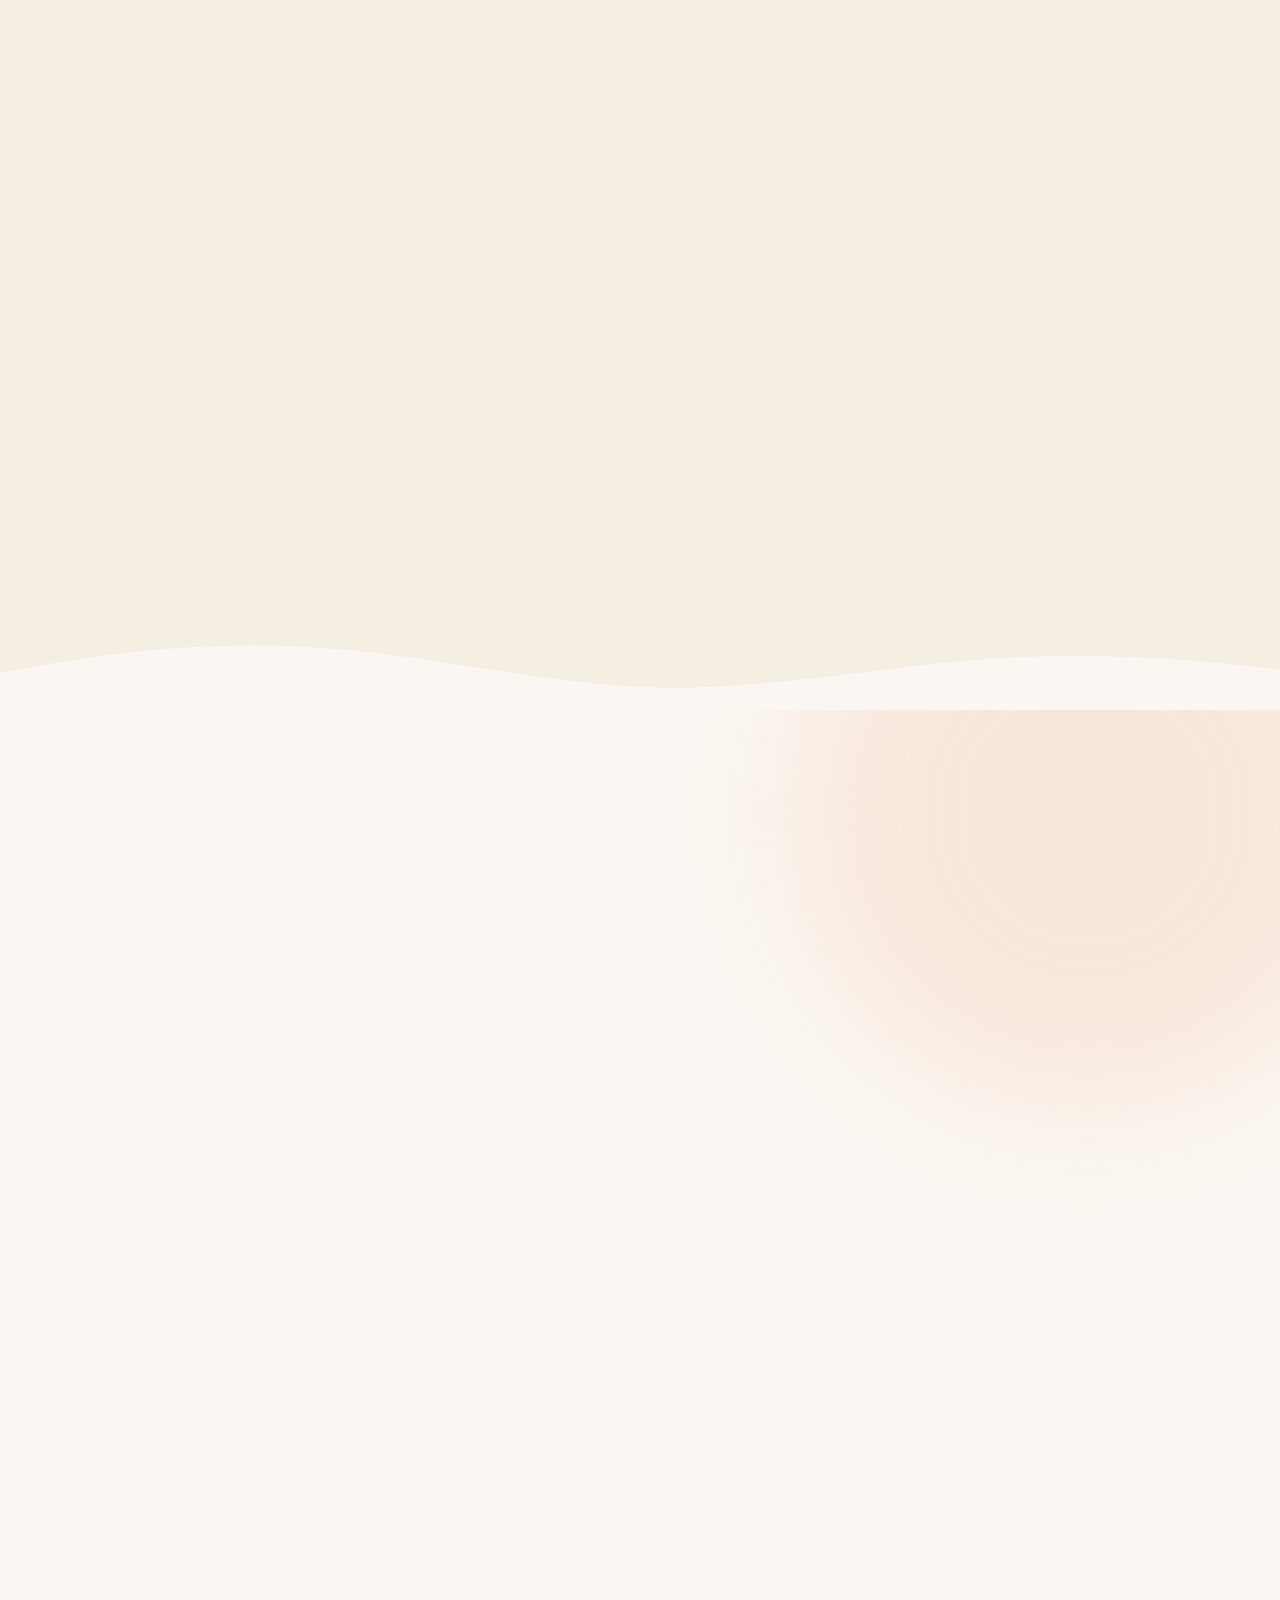
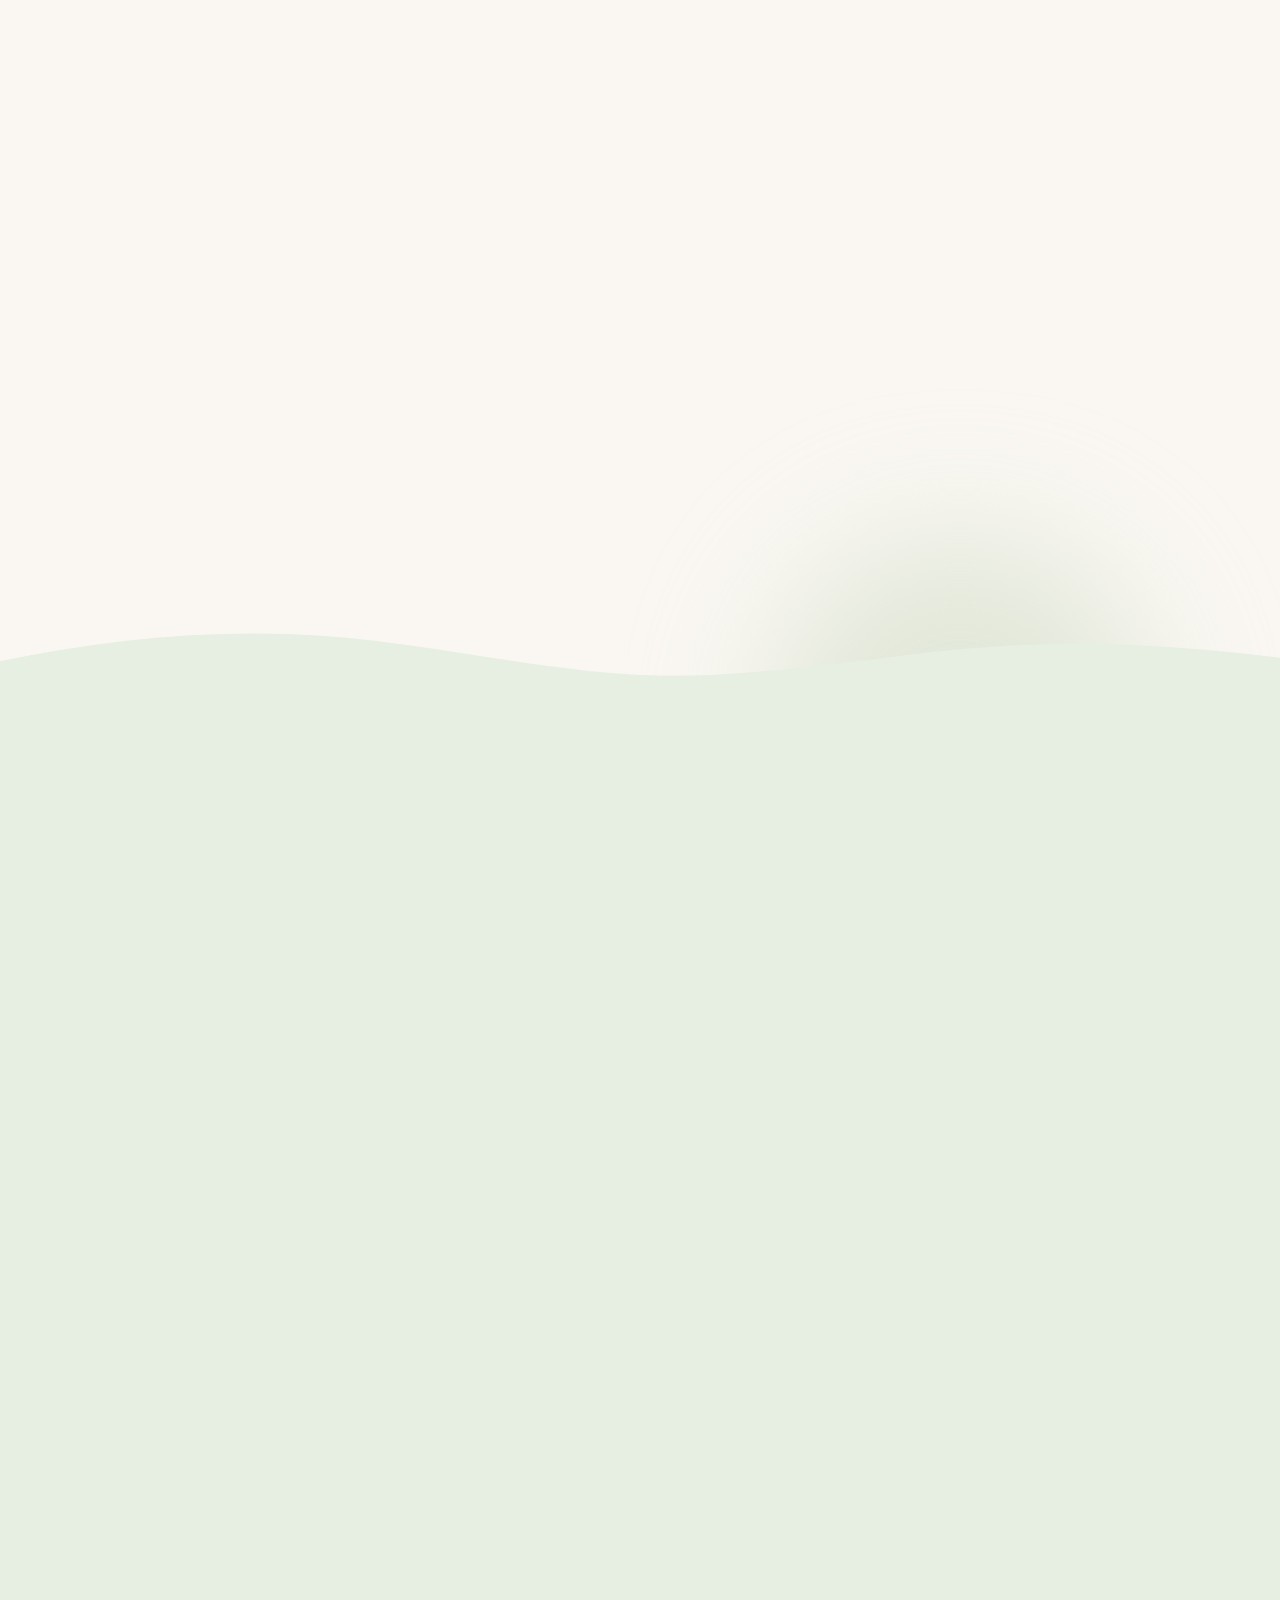
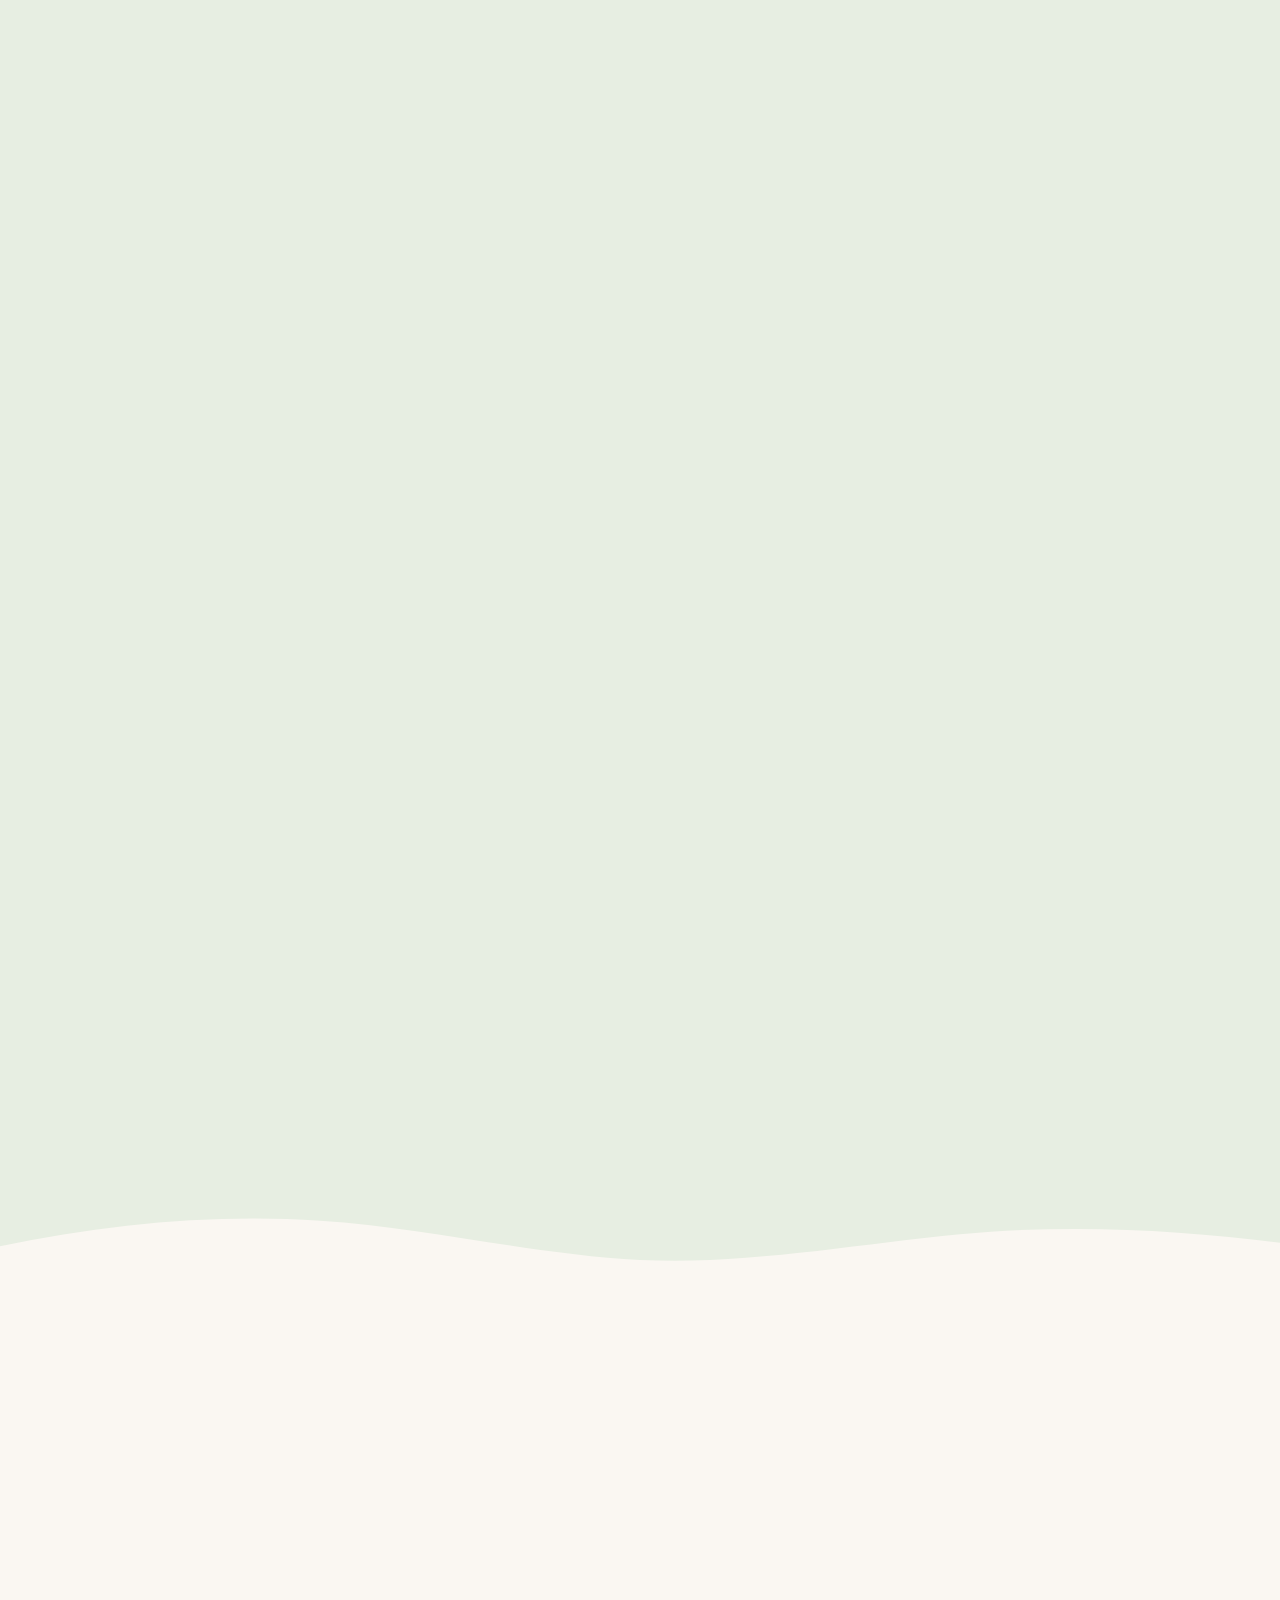
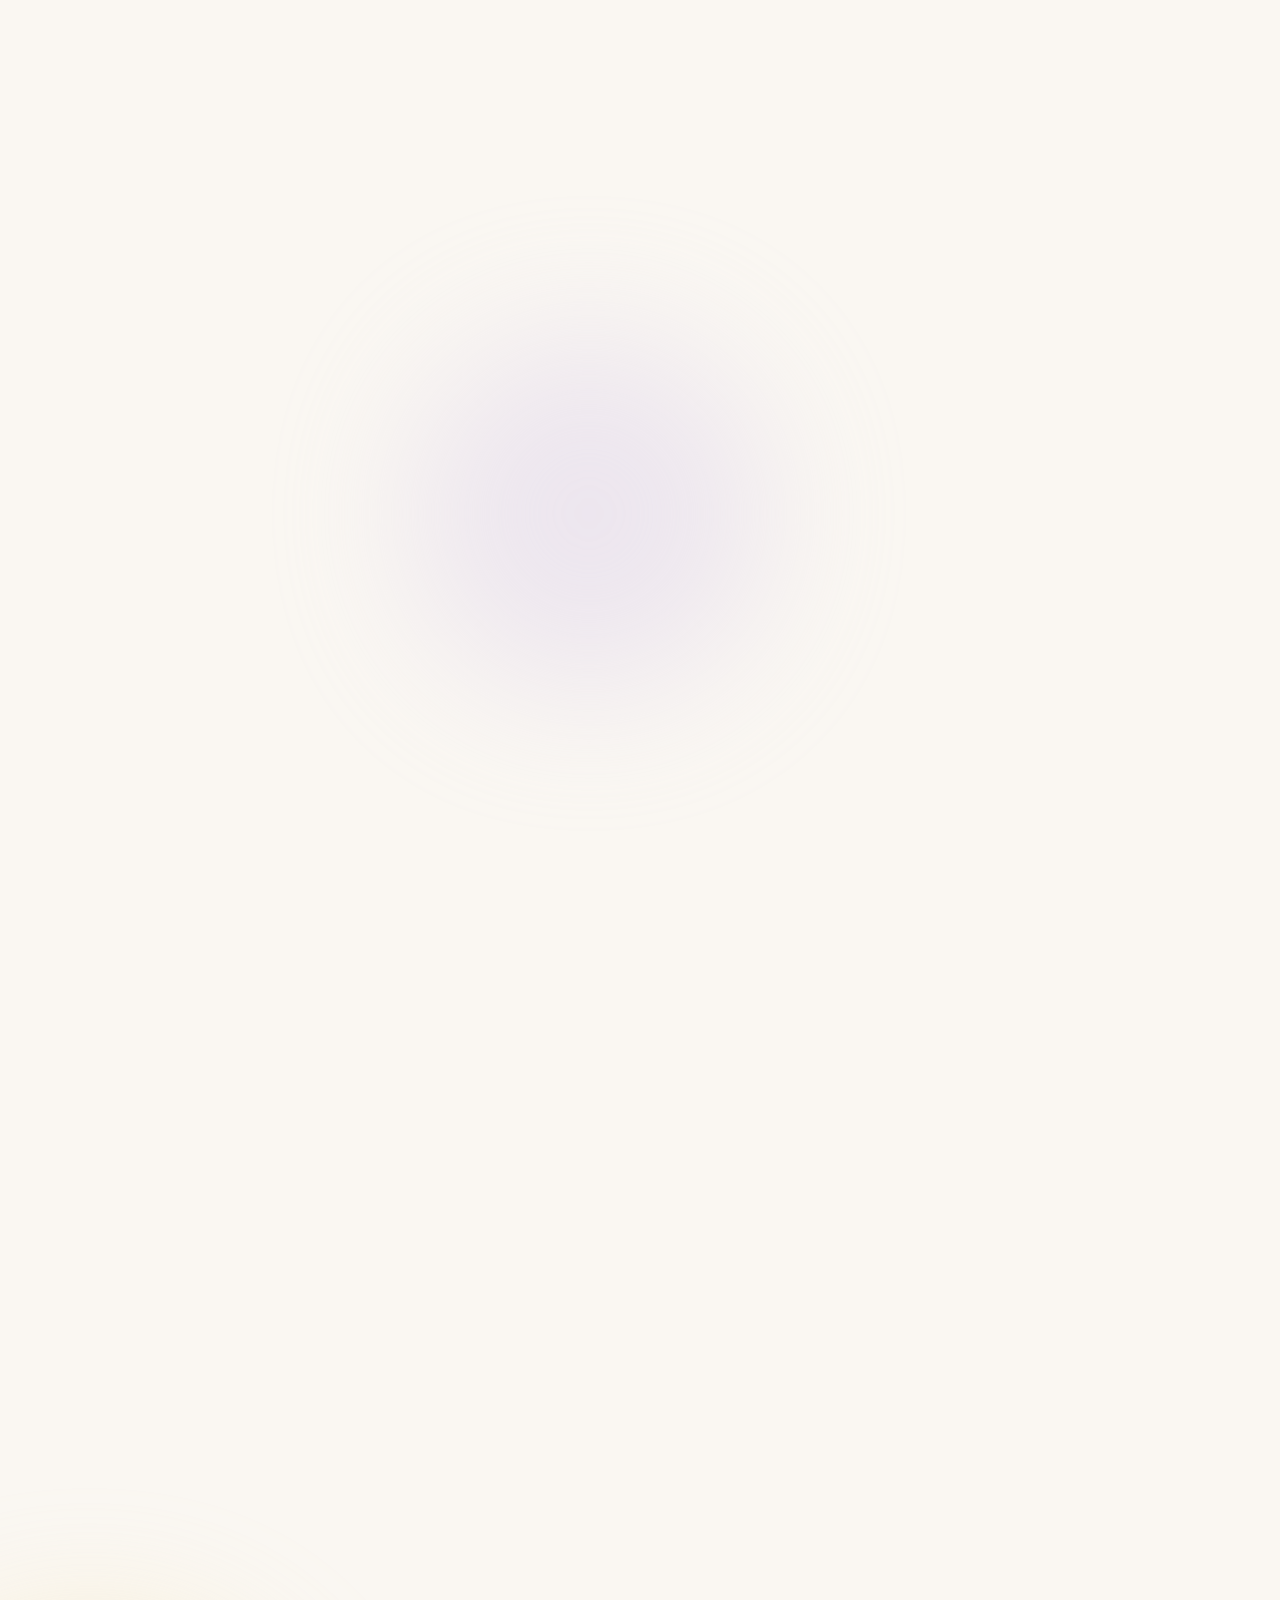
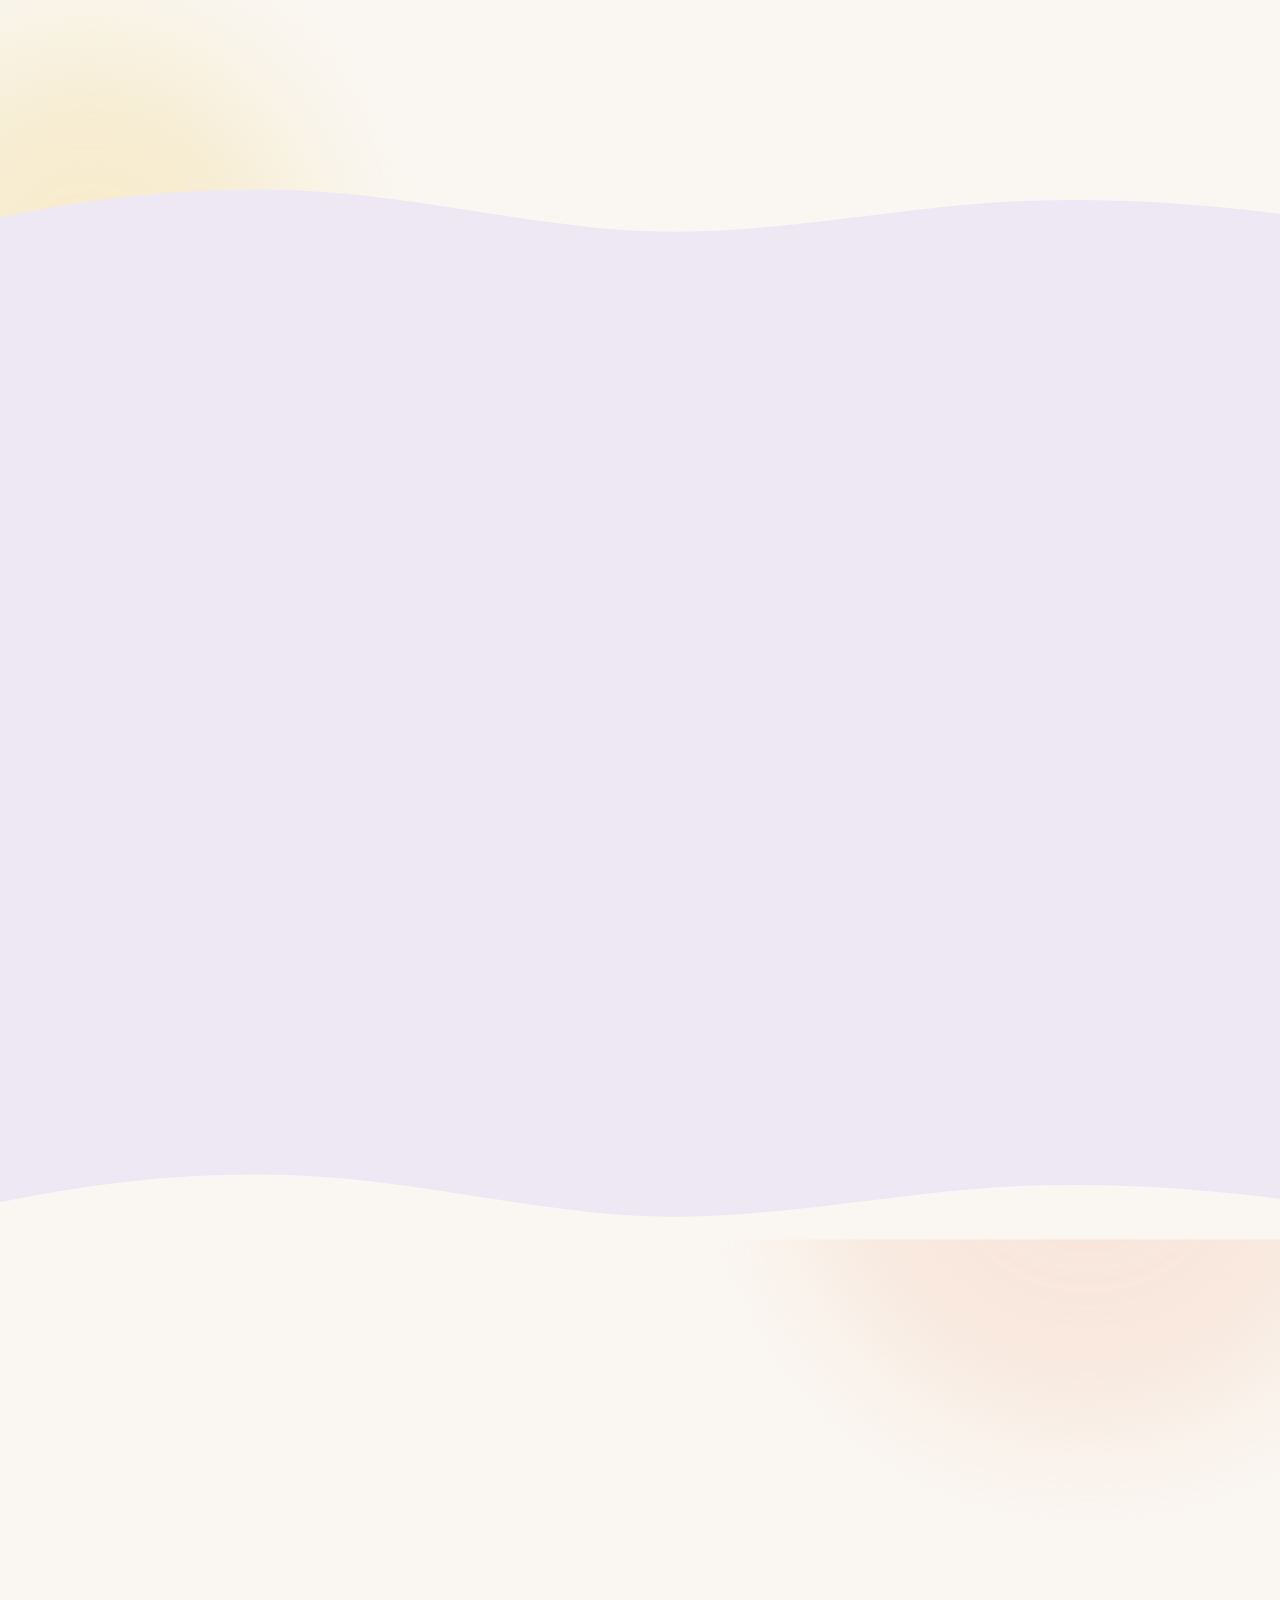
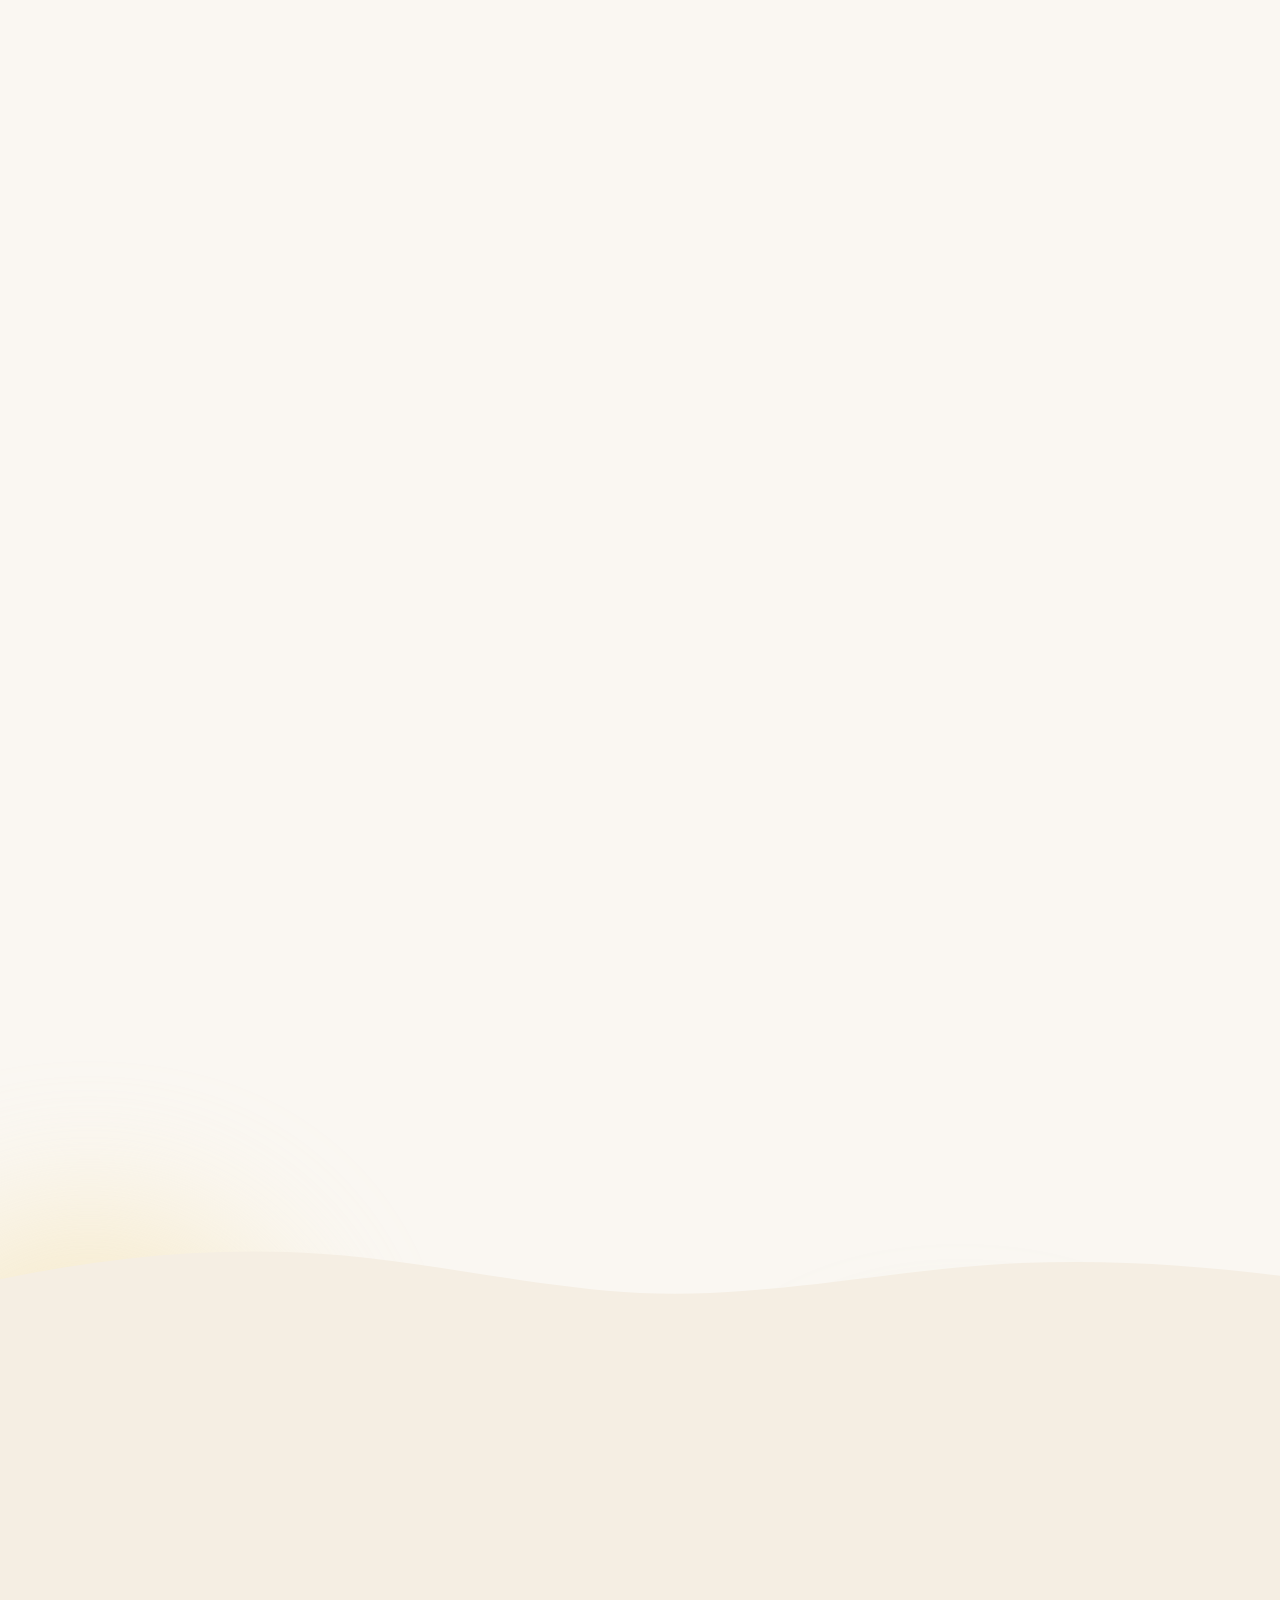
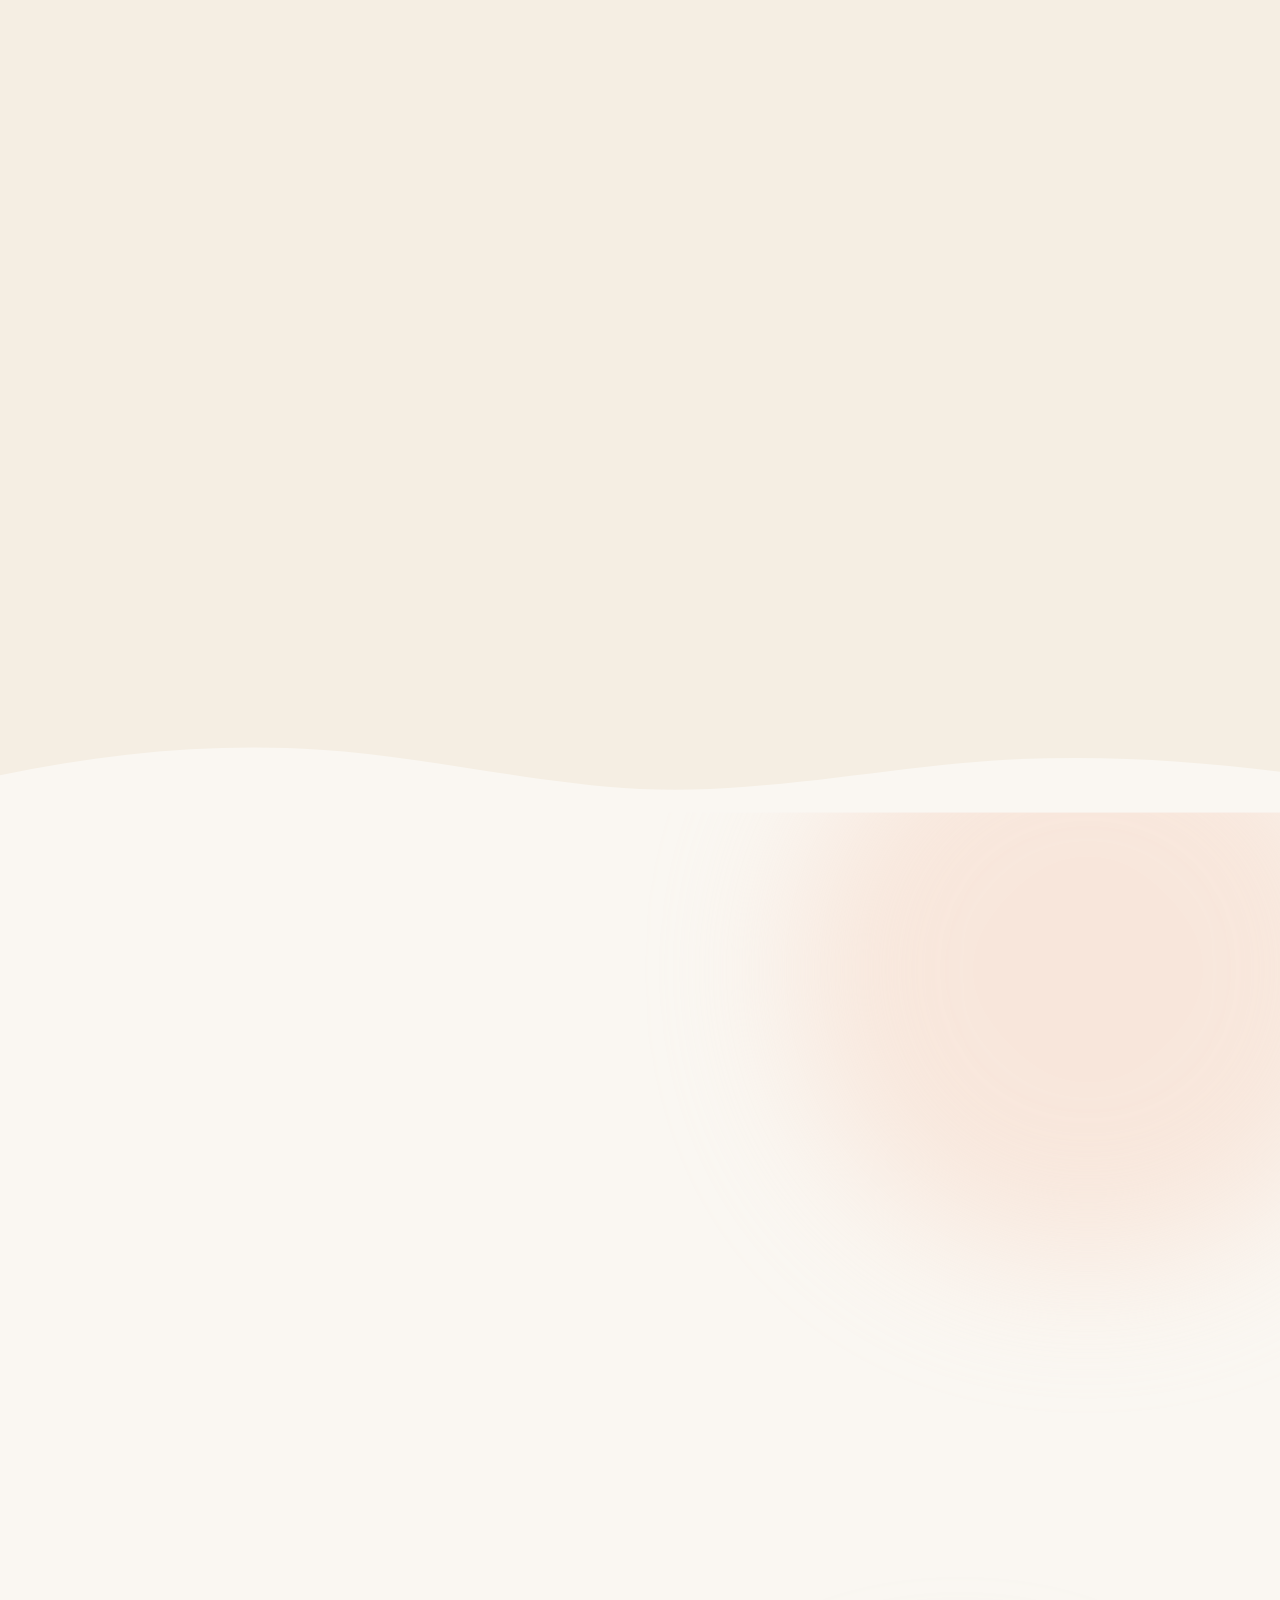
==== commit 984c1f79: "refactor: update hero and gallery images with new webp assets and alt texts" ====
--- a/index.html
+++ b/index.html
@@ -1068,10 +1068,10 @@
             </article>
 
             <article class="give-card give-card--volunteer reveal d2" id="voluntariado">
-              <img src="assets/img/jardim-familias-plantando-640.webp"
-                srcset="assets/img/jardim-familias-plantando-640.webp 640w, assets/img/jardim-familias-plantando-1280.webp 1280w"
-                sizes="(max-width: 1000px) 92vw, 420px" width="1280" height="851"
-                alt="Adultos, em mutirão, plantando uma muda de árvore com as mãos na terra" loading="lazy"
+              <img src="assets/img/flor-ao-sol-640.webp"
+                srcset="assets/img/flor-ao-sol-640.webp 640w, assets/img/flor-ao-sol-1280.webp 1280w"
+                sizes="(max-width: 1000px) 92vw, 420px" width="1280" height="956"
+                alt="Flor desabrochando ao sol, símbolo do florescer comunitário e do voluntariado na AFLOR" loading="lazy"
                 decoding="async">
               <div class="give-card__body">
                 <h3>Voluntariado</h3>
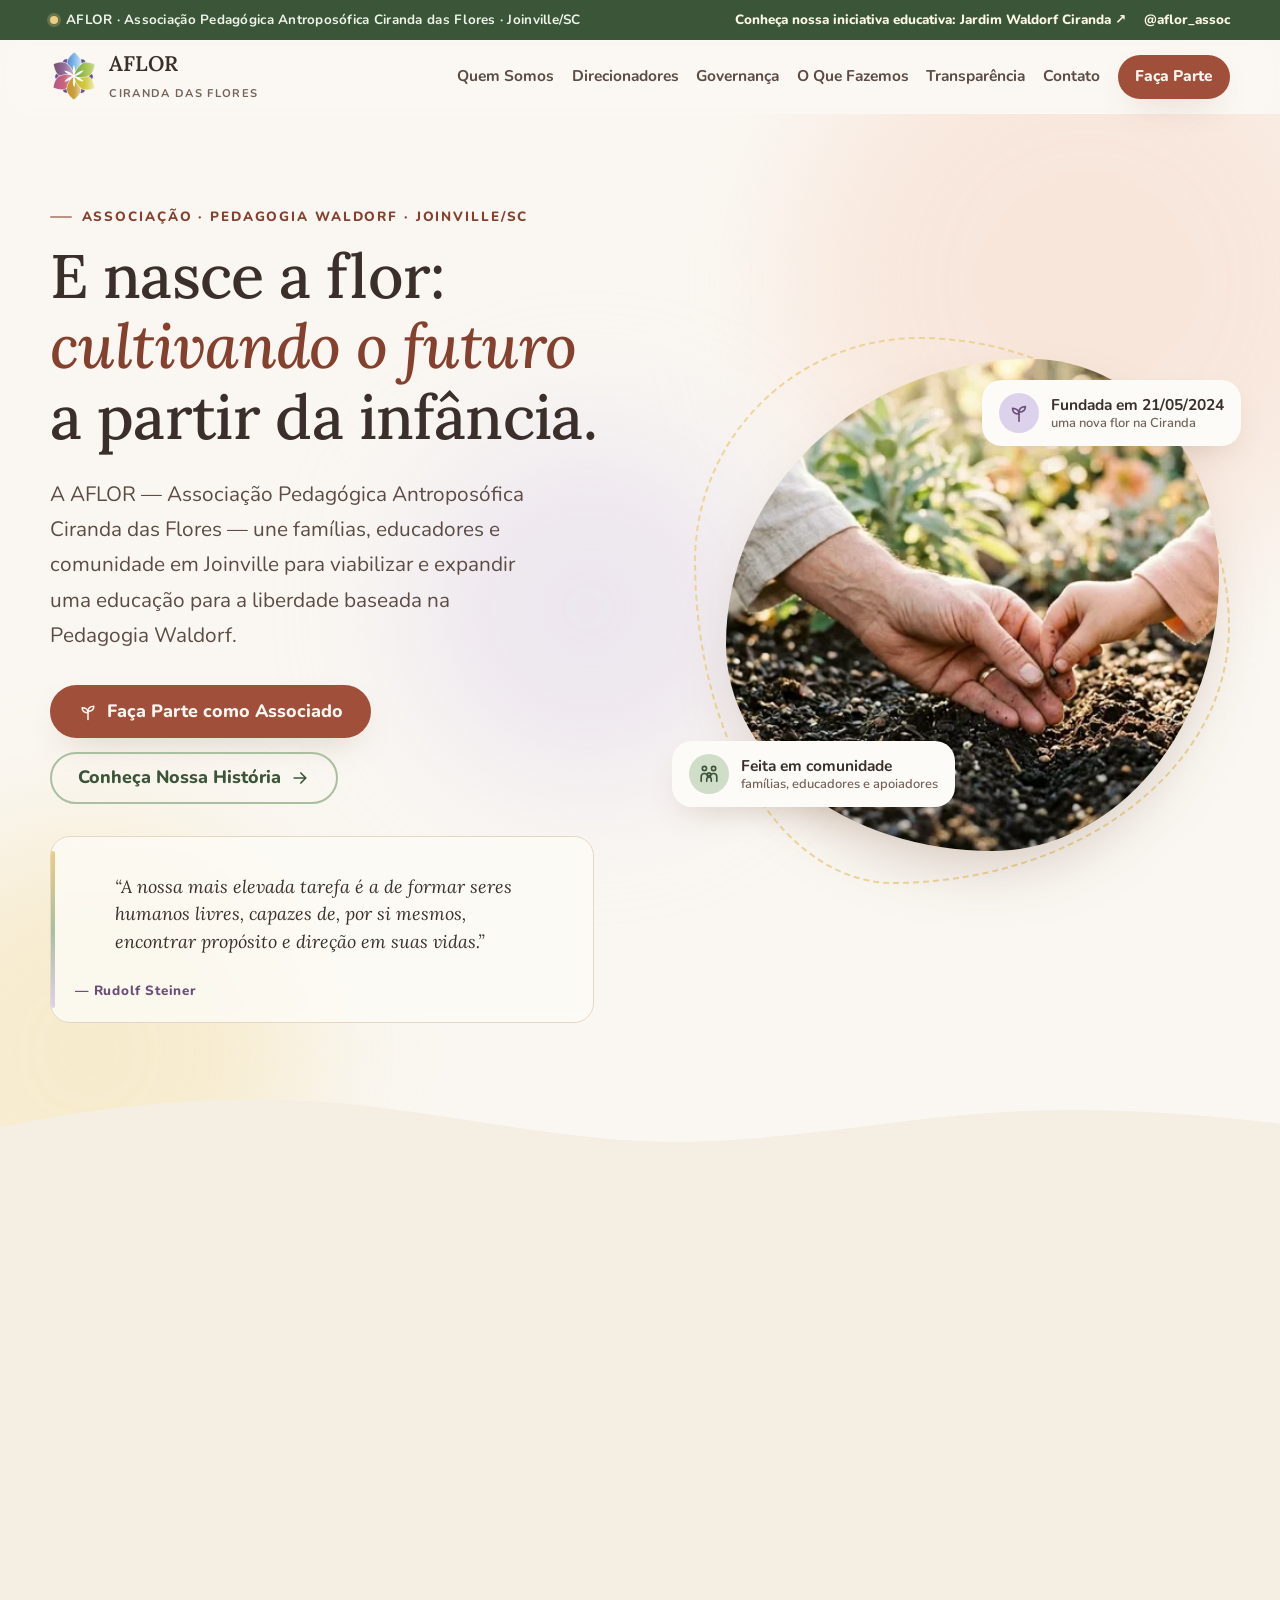
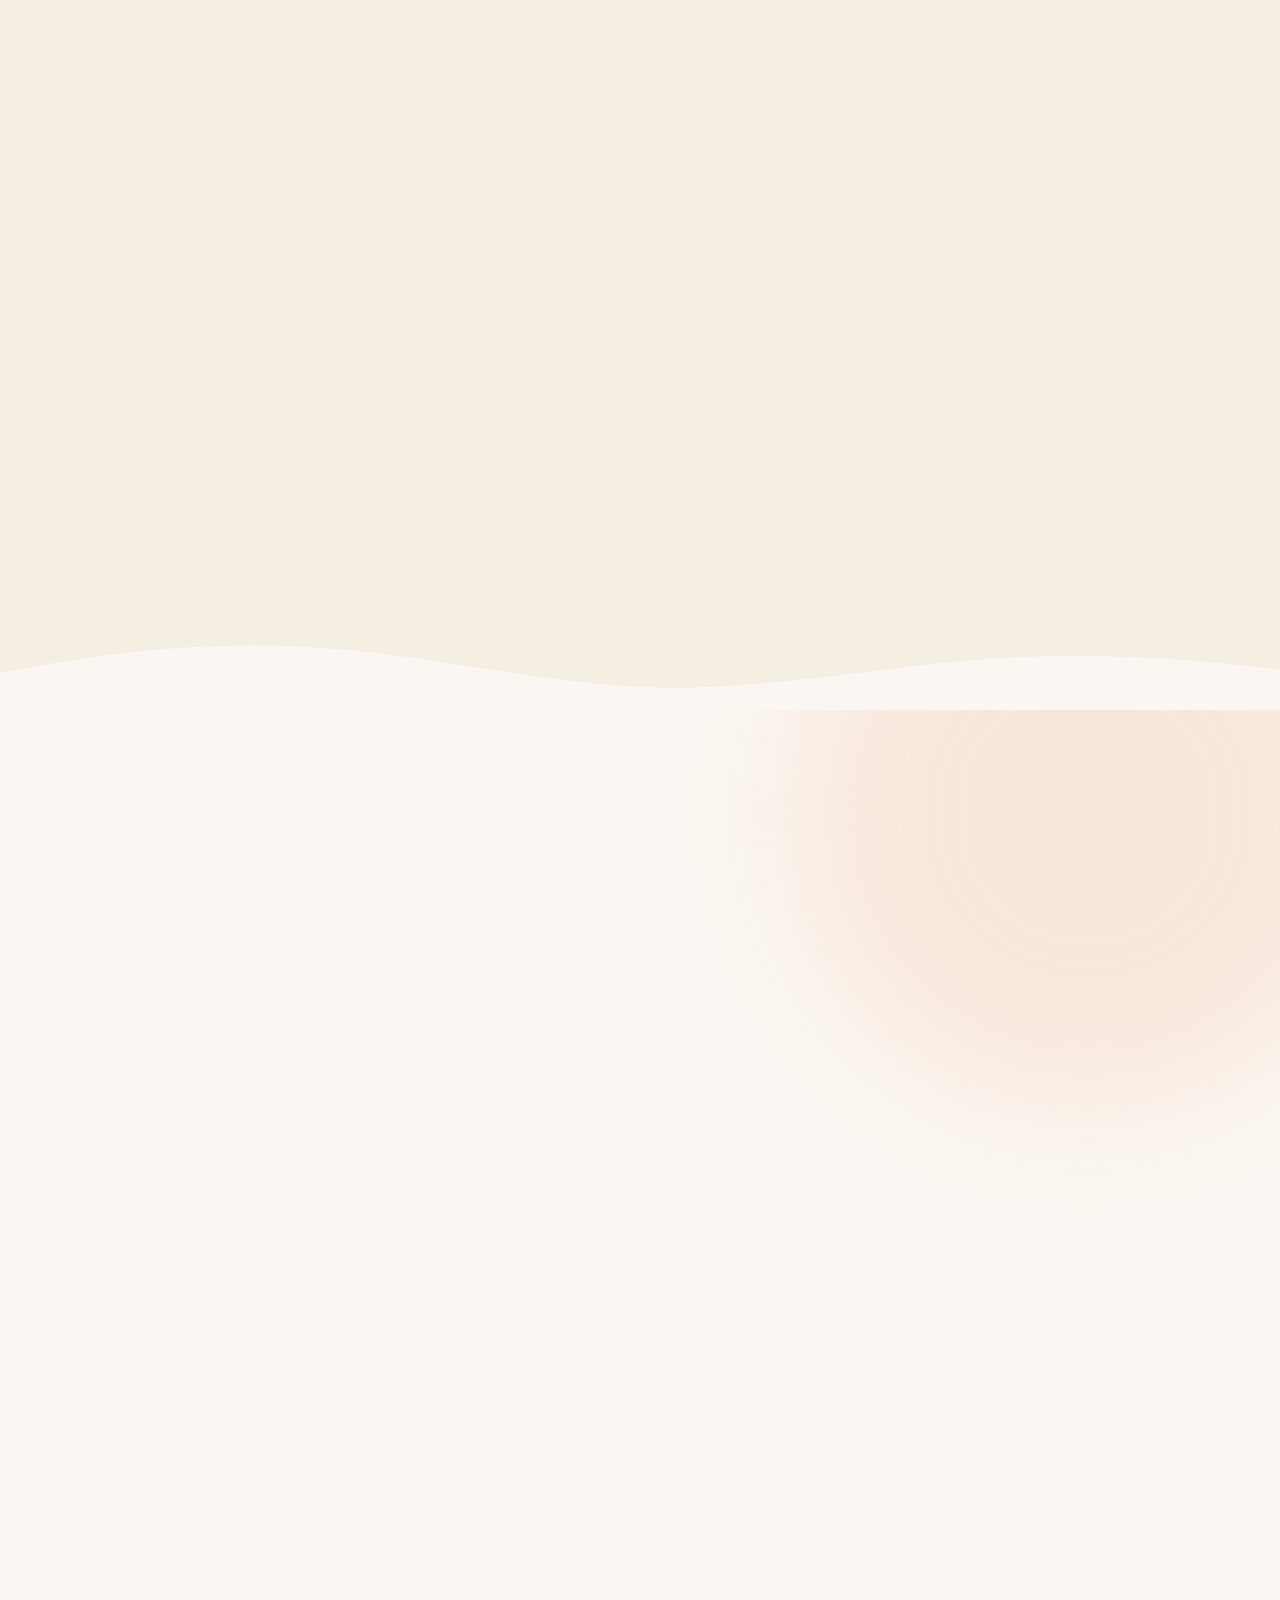
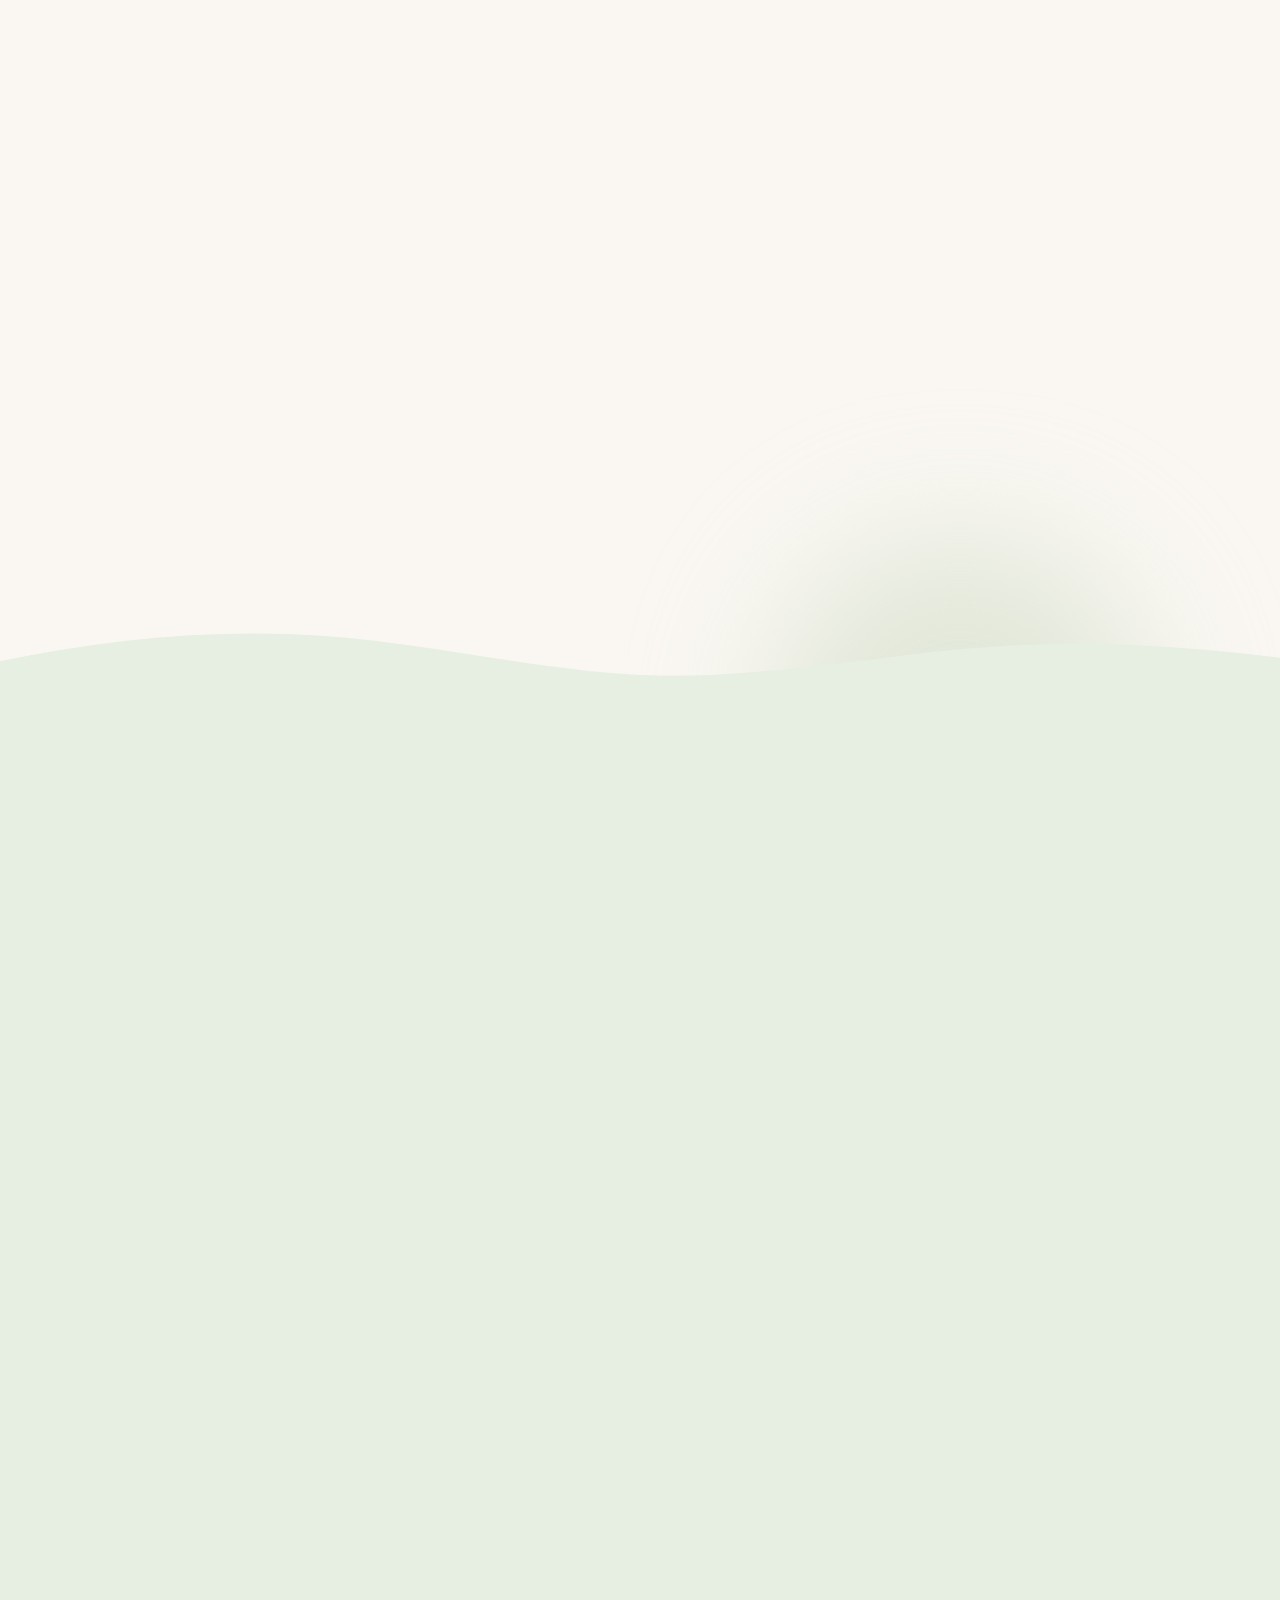
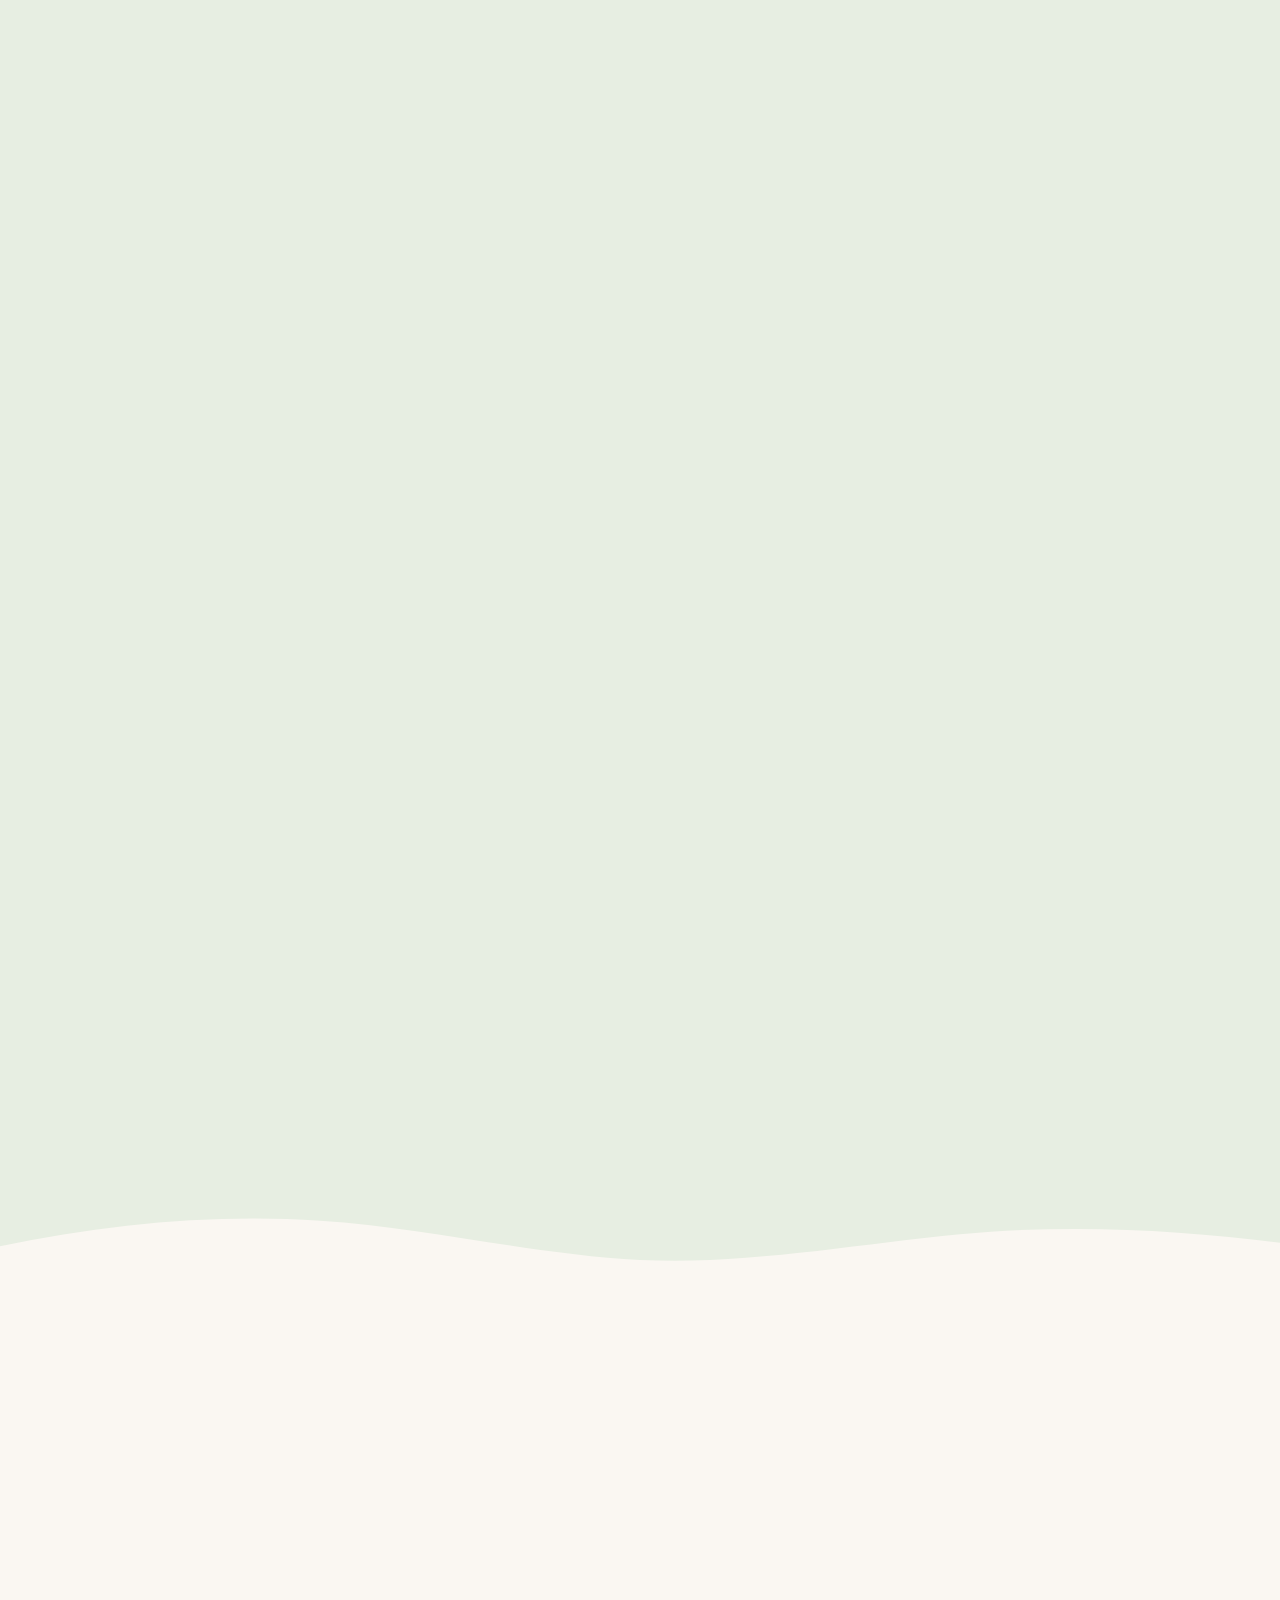
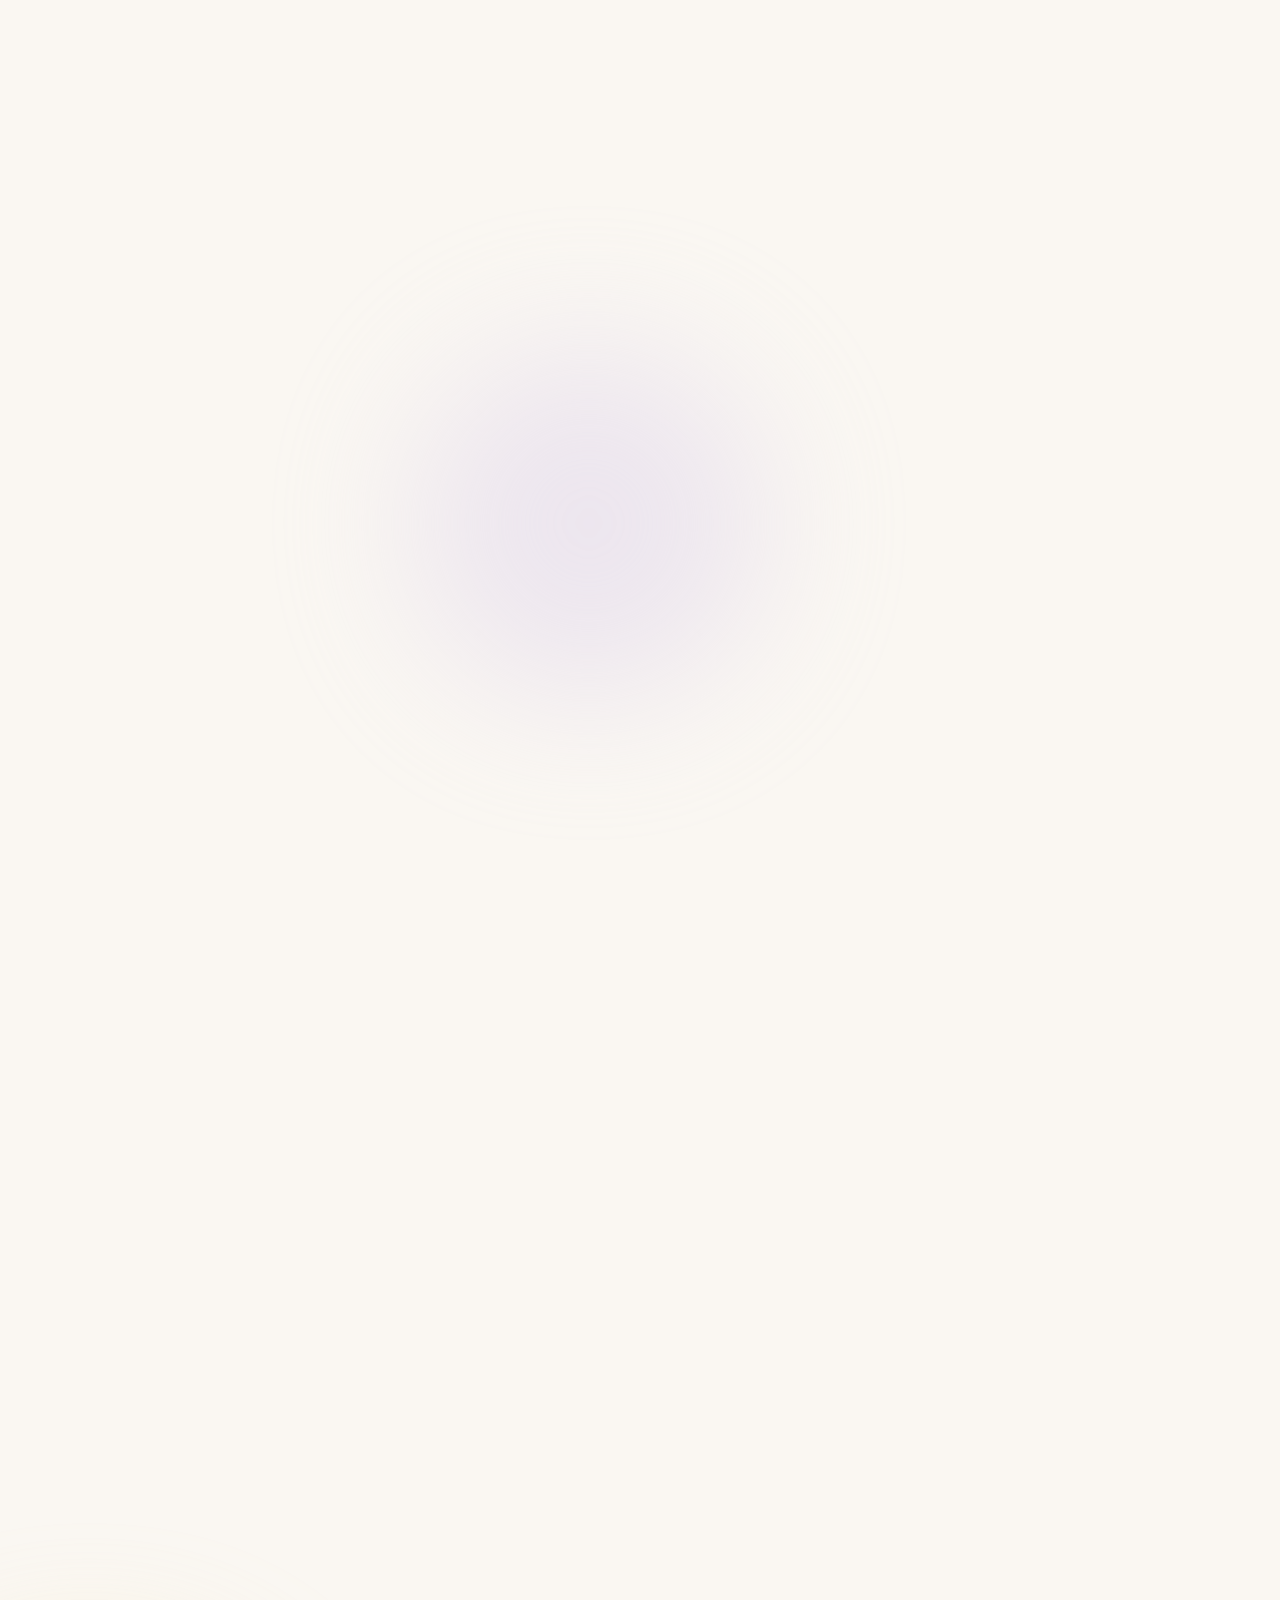
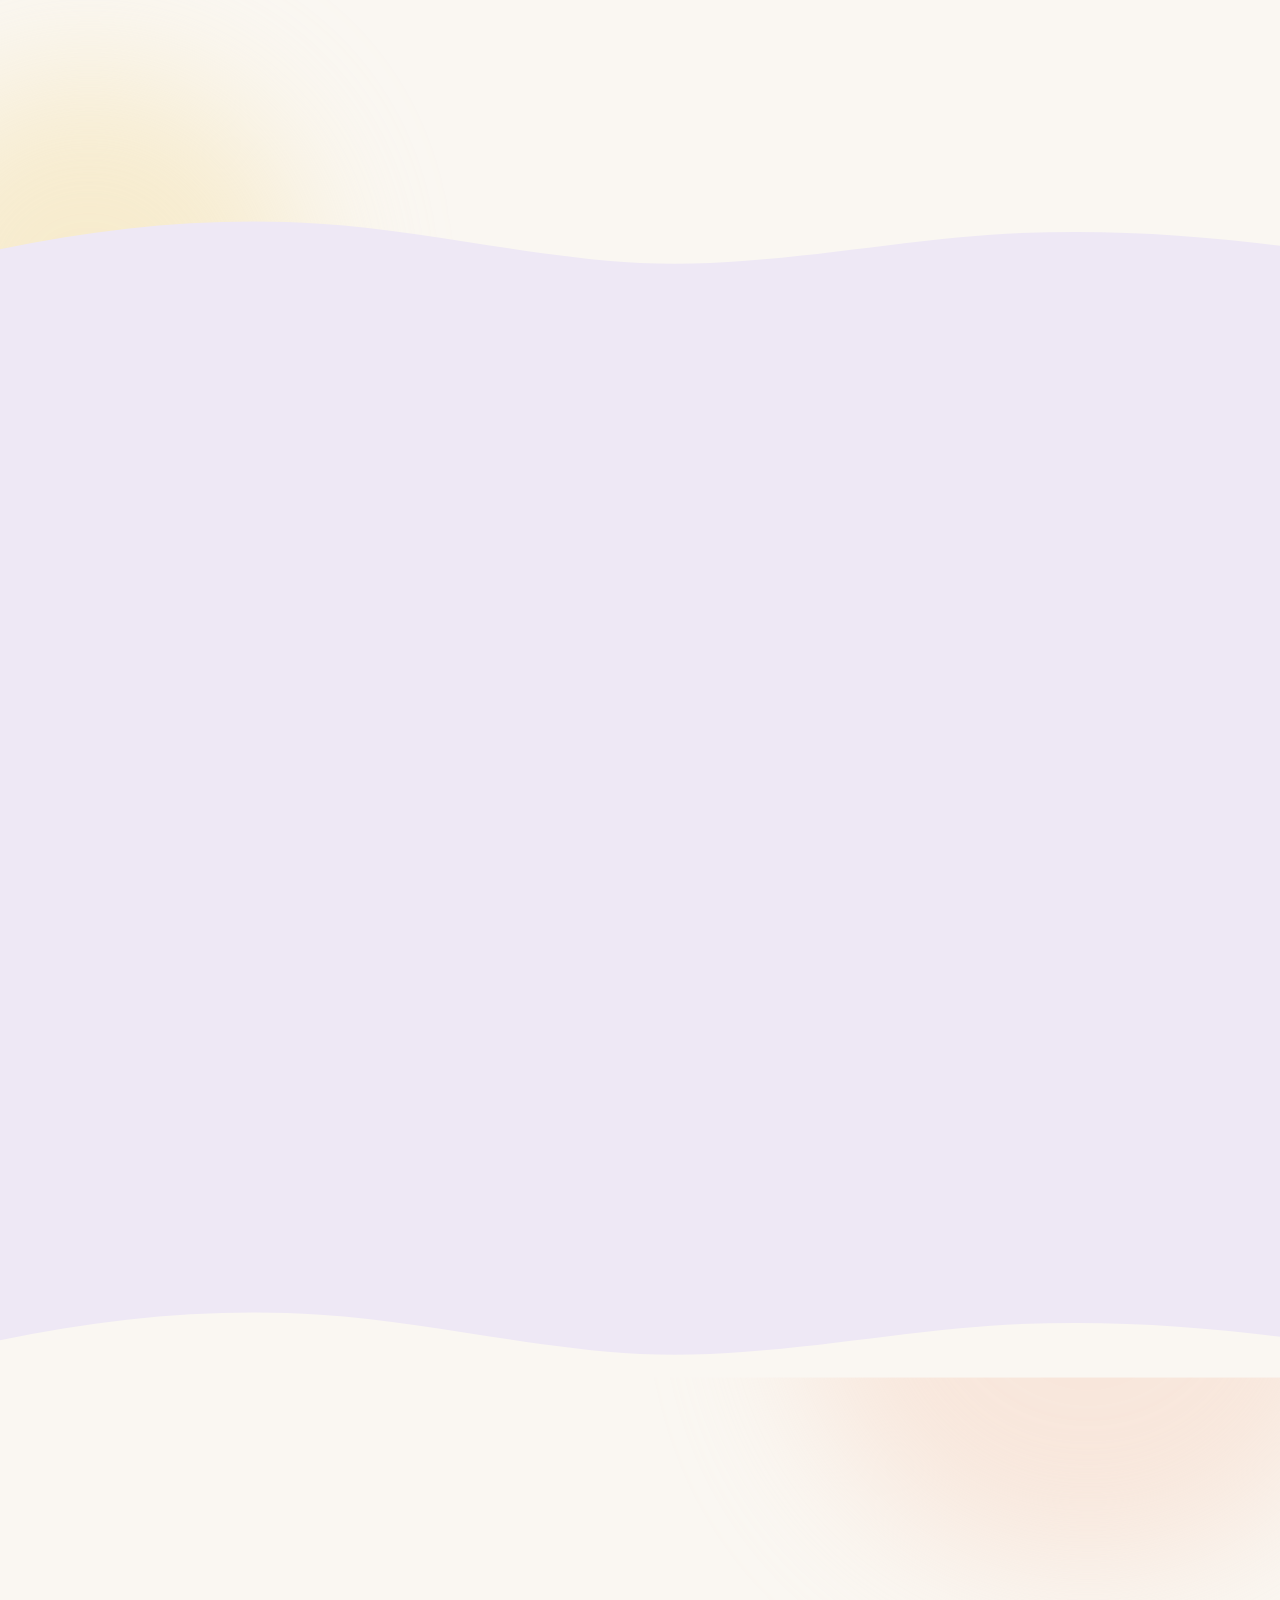
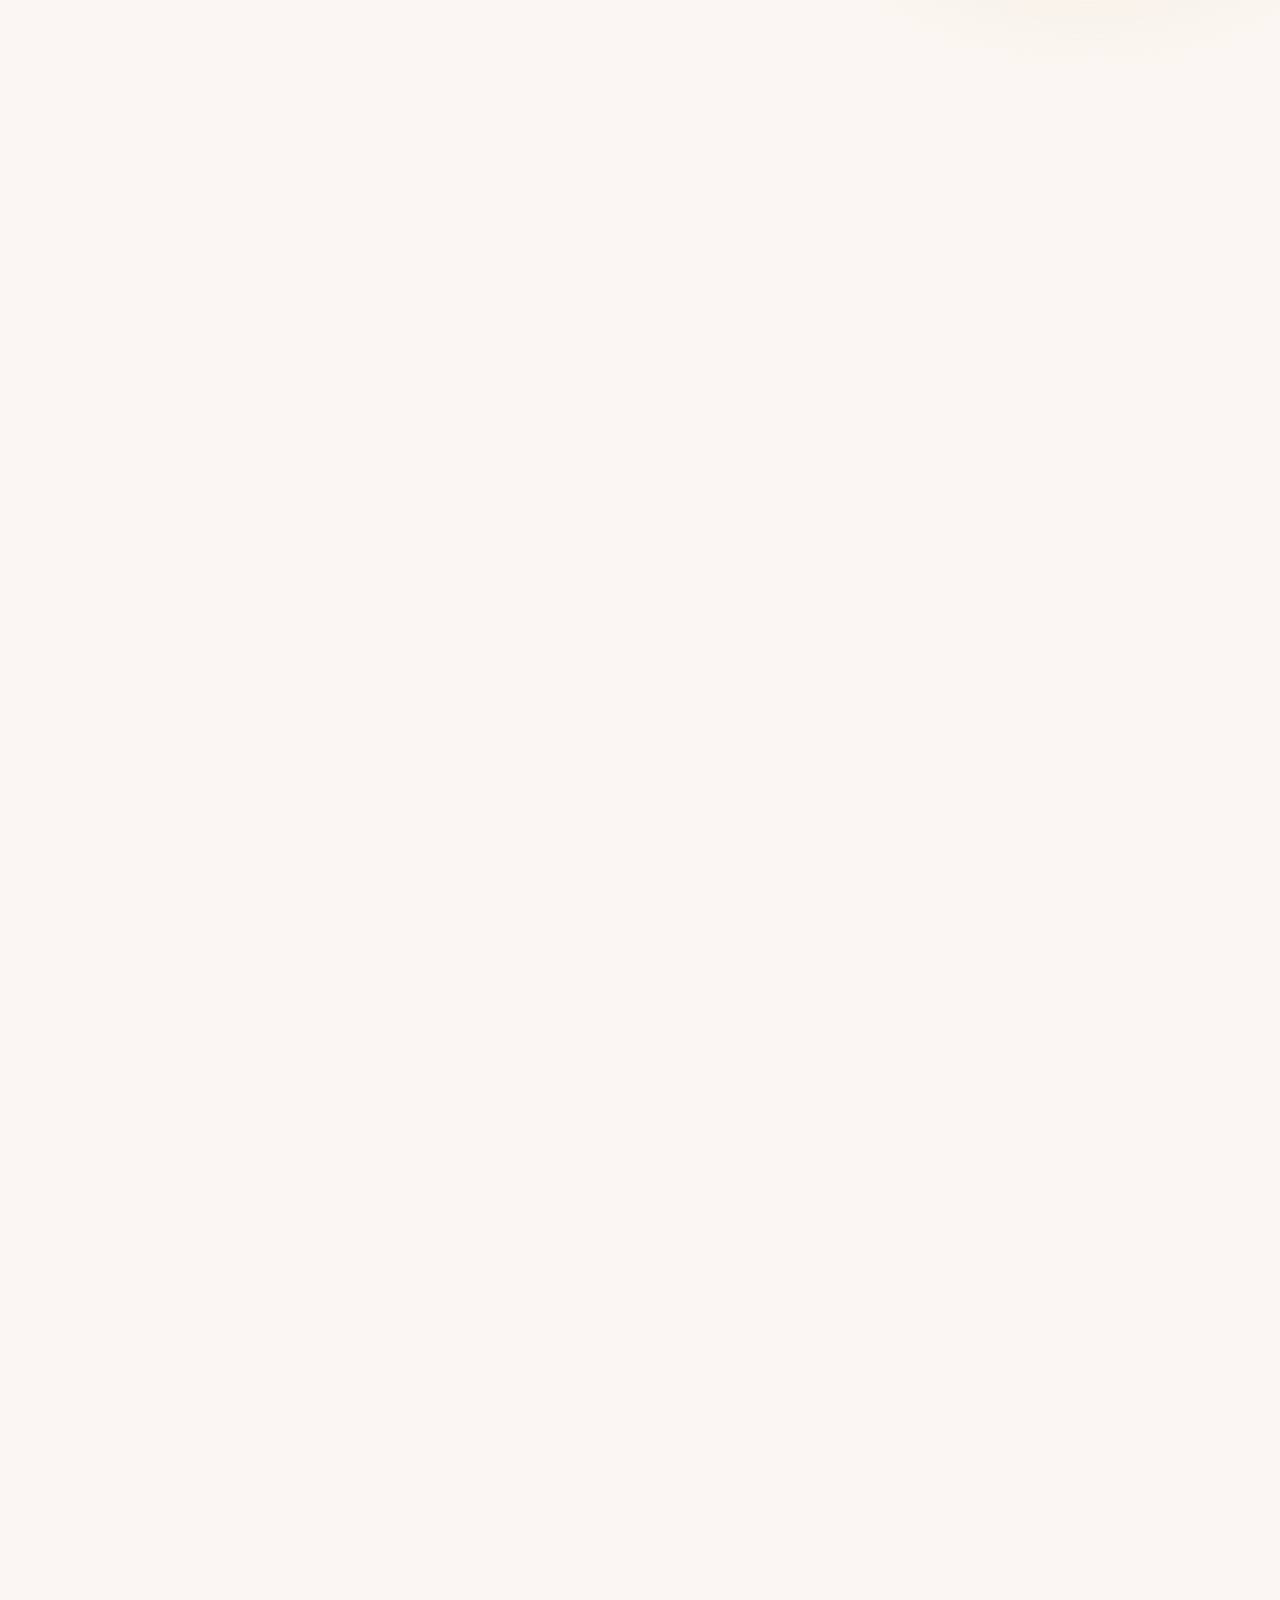
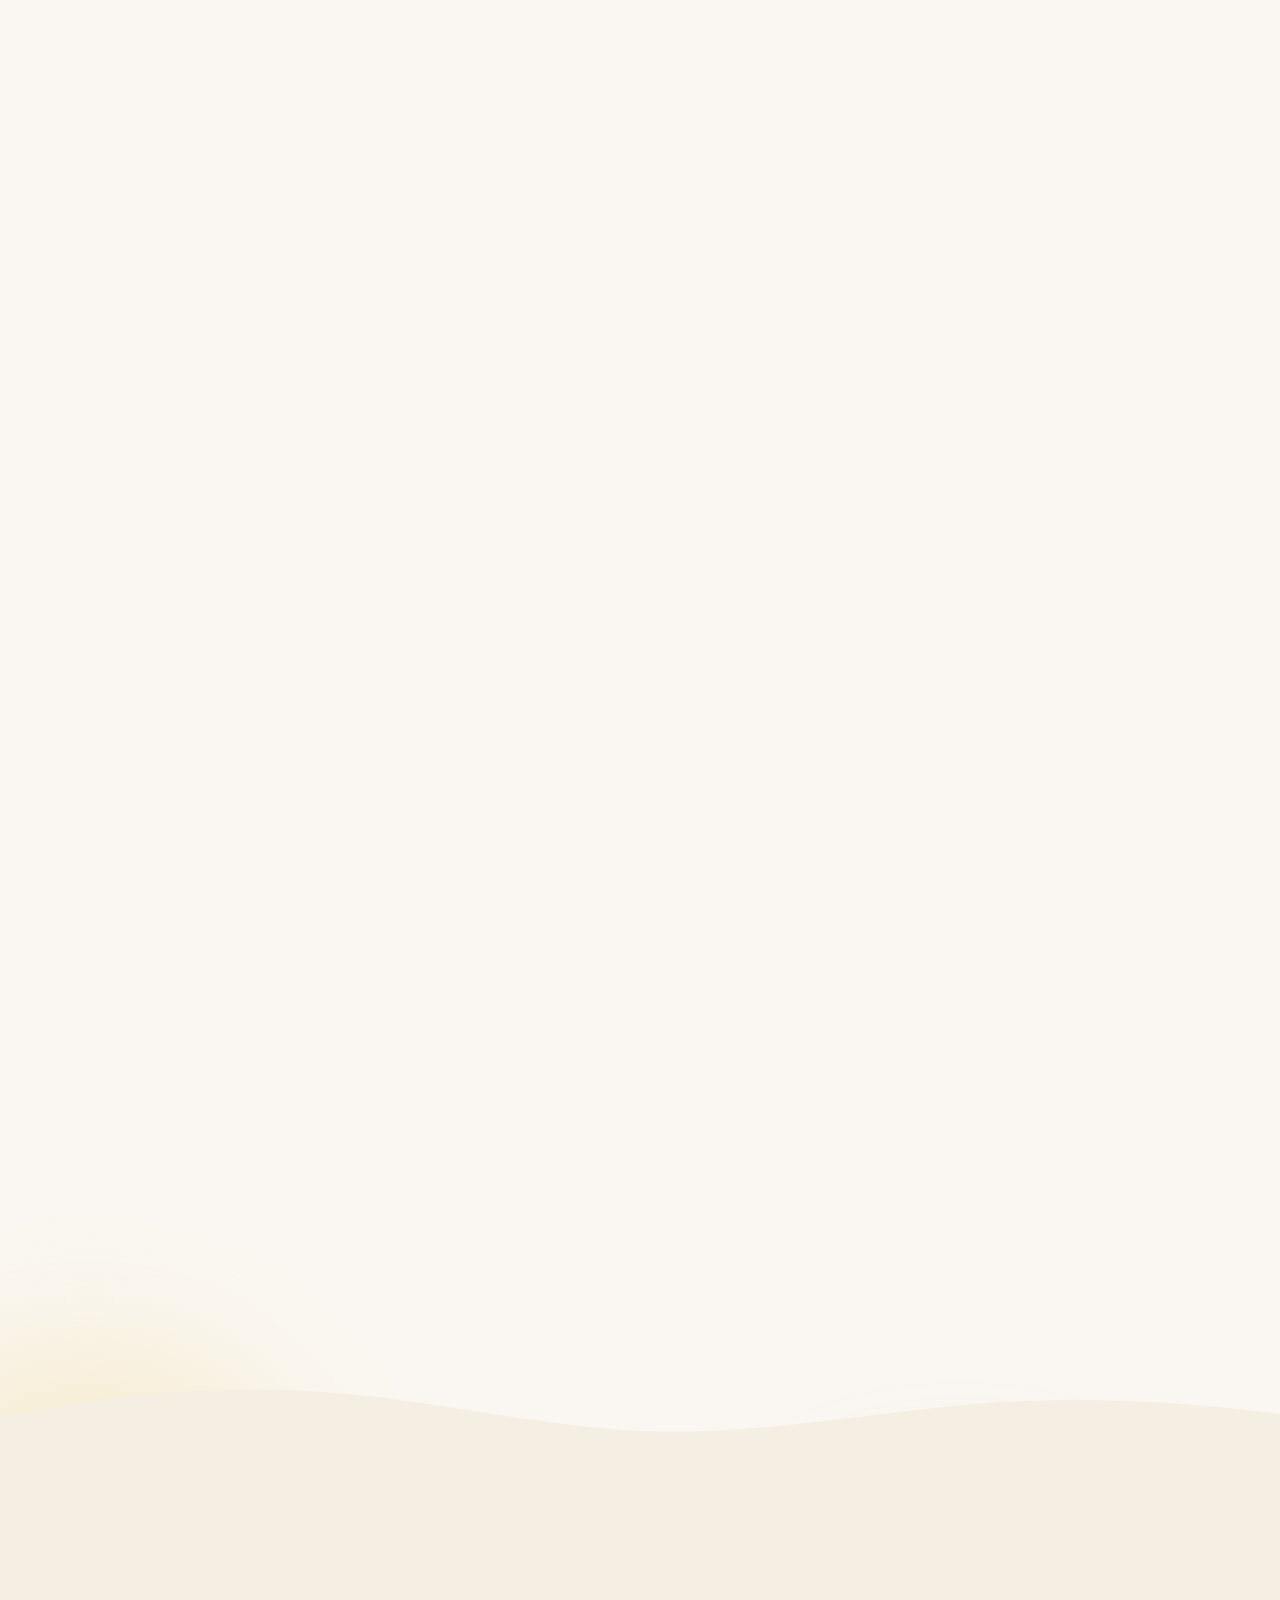
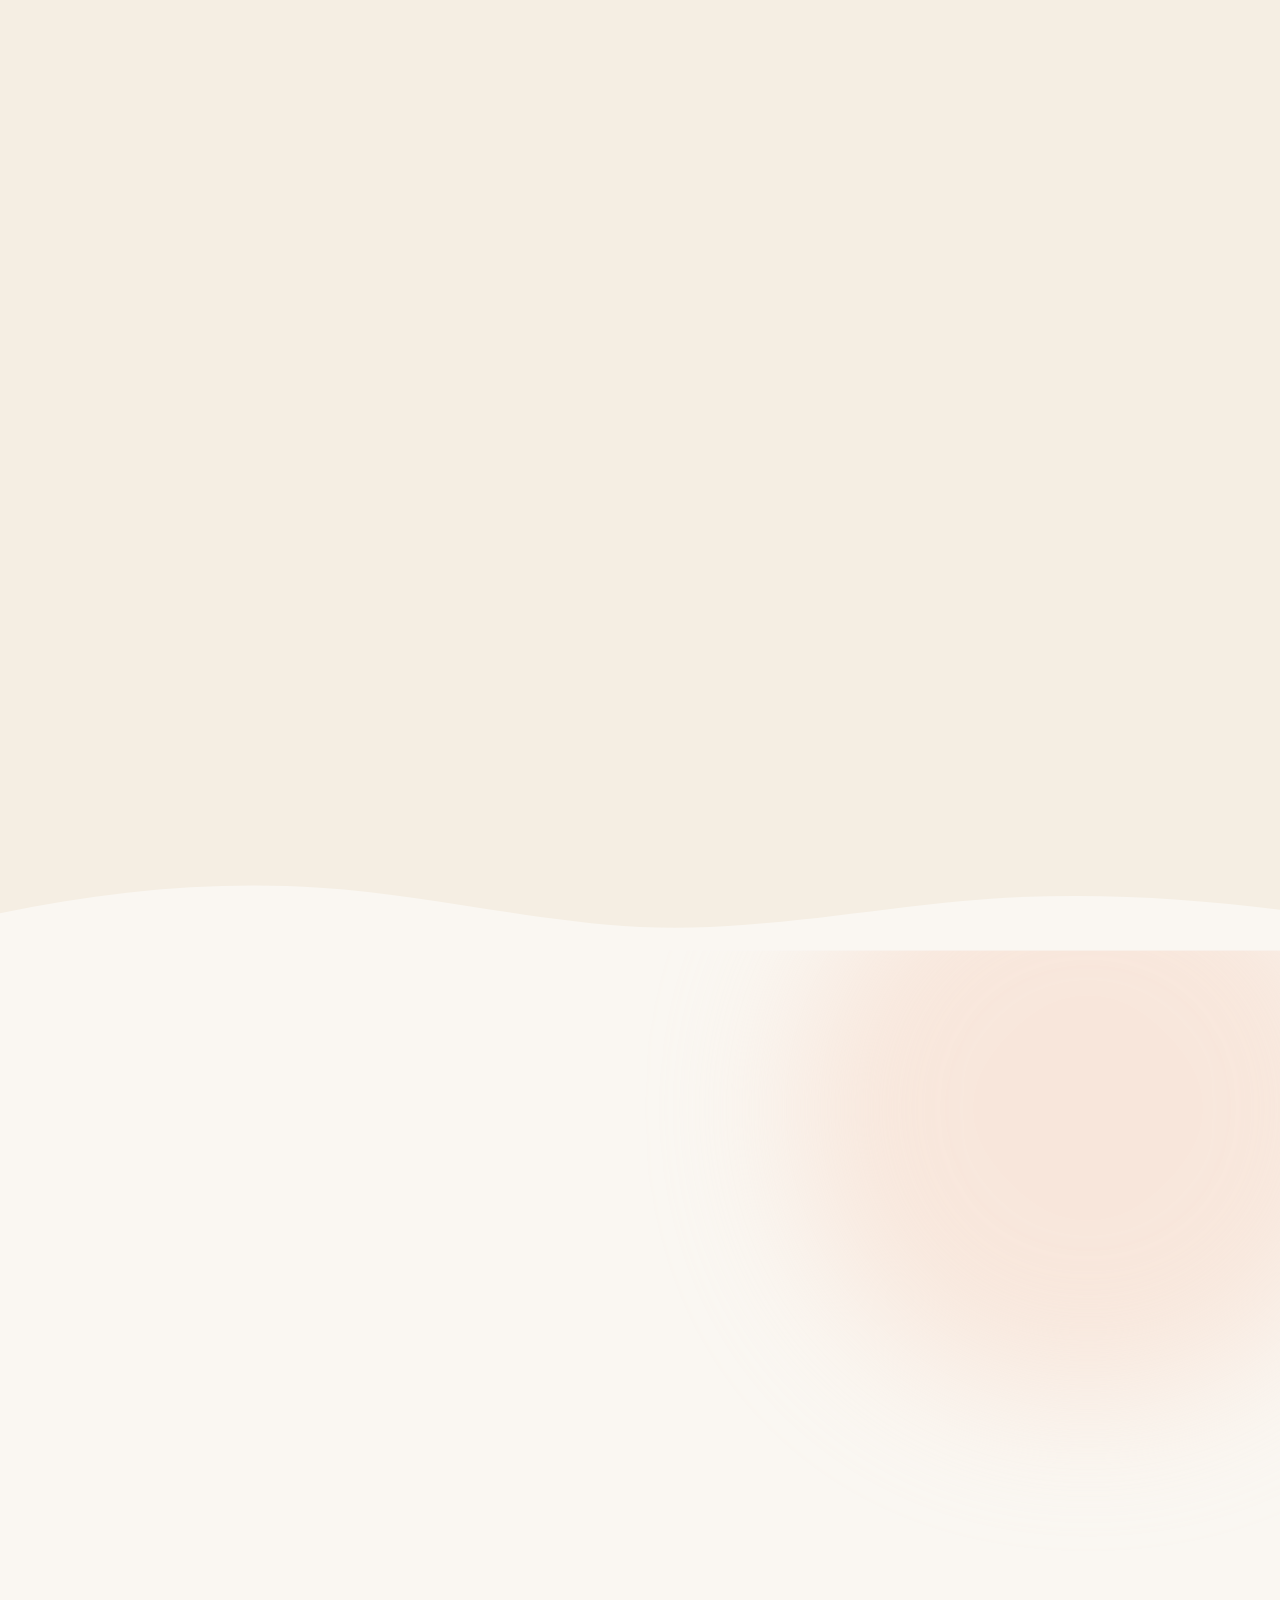
==== commit 77338ec8: "feat: add Fundação Fritz Müller branding, config, and 2026 project funding details" ====
--- a/index.html
+++ b/index.html
@@ -738,6 +738,7 @@
               <h3>Projeto Raízes do Aprender</h3>
               <p>Contraturno escolar gratuito para crianças de 6 a 8 anos, matriculadas na rede pública de Joinville,
                 inspirado na Pedagogia Waldorf.</p>
+              <p class="service__note">Financiado em 2026 pela Fundação Fritz Müller.</p>
               <div class="service__actions">
                 <a class="btn btn--sm" href="projeto-raizes.html" id="cta-raizes-conhecer">
                   Conhecer o projeto
@@ -854,26 +855,46 @@
 
           <aside class="partners reveal d1" aria-labelledby="parceiros-titulo">
             <p class="eyebrow">Parceiros</p>
-            <h3 id="parceiros-titulo">Um canteiro preparado para novas alianças</h3>
-            <p>Este espaço está sendo cultivado com carinho para receber as instituições, empresas e pessoas que desejam
-              caminhar conosco. Juntos, podemos levar a Pedagogia Waldorf a mais crianças em Joinville e região.</p>
-            <div class="partners__slots" aria-hidden="true">
-              <span><svg>
-                  <use href="#i-sprout" />
-                </svg></span>
-              <span><svg>
-                  <use href="#i-sprout" />
-                </svg></span>
-              <span><svg>
-                  <use href="#i-sprout" />
-                </svg></span>
-            </div>
-            <a class="btn btn--ghost btn--sm" href="#contato" id="cta-parceiro">
-              Quero ser parceiro
-              <svg aria-hidden="true">
-                <use href="#i-arrow" />
-              </svg>
-            </a>
+            <h3 id="parceiros-titulo">Alianças que fazem florescer</h3>
+            <p>Agradecemos às instituições que confiam em nossa causa e caminham conosco para levar a Pedagogia Waldorf a mais crianças em Joinville e região.</p>
+
+            <div class="partners__list">
+              <article class="partner-card">
+                <a class="partner-card__brand" href="https://www.fundacaofritzmuller.com.br/sobre-a-fritzmuller/" target="_blank"
+                  rel="noopener noreferrer" aria-label="Visitar site da Fundação Fritz Müller (abre em nova aba)">
+                  <picture>
+                    <source srcset="assets/img/logo-fundacao-fritz-muller.webp 1x, assets/img/logo-fundacao-fritz-muller@2x.webp 2x" type="image/webp">
+                    <img src="assets/img/logo-fundacao-fritz-muller.png" srcset="assets/img/logo-fundacao-fritz-muller.png 1x, assets/img/logo-fundacao-fritz-muller@2x.png 2x"
+                      width="200" height="40" alt="Logo da Fundação Fritz Müller" loading="lazy" decoding="async">
+                  </picture>
+                </a>
+                <div class="partner-card__body">
+                  <span class="partner-card__tag">Financiamento 2026</span>
+                  <h4 class="partner-card__name">
+                    <a href="https://www.fundacaofritzmuller.com.br/sobre-a-fritzmuller/" target="_blank" rel="noopener noreferrer">
+                      Fundação Fritz Müller
+                      <svg aria-hidden="true"><use href="#i-arrow" /></svg>
+                    </a>
+                  </h4>
+                  <p class="partner-card__desc">Apoio financeiro integral à edição 2026 do <a href="projeto-raizes.html">Projeto Raízes do Aprender</a>, proporcionando contraturno escolar gratuito para turmas da rede pública.</p>
+                </div>
+              </article>
+            </div>
+
+            <div class="partners__invite">
+              <div class="partners__invite-text">
+                <span class="partners__invite-sprout" aria-hidden="true">
+                  <svg><use href="#i-sprout" /></svg>
+                </span>
+                <p>O canteiro segue aberto: sua instituição também pode semear conosco.</p>
+              </div>
+              <a class="btn btn--ghost btn--sm" href="#contato" id="cta-parceiro">
+                Quero ser parceiro
+                <svg aria-hidden="true">
+                  <use href="#i-arrow" />
+                </svg>
+              </a>
+            </div>
           </aside>
         </div>
       </div>
--- a/assets/css/styles.css
+++ b/assets/css/styles.css
@@ -975,15 +975,57 @@
 }
 
 .partners {
-  position: relative; overflow: hidden; display: flex; flex-direction: column; justify-content: center; gap: 0.75rem;
+  position: relative; overflow: hidden; display: flex; flex-direction: column; justify-content: space-between; gap: 1rem;
   padding: clamp(1.75rem, 1rem + 2vw, 2.5rem); border-radius: var(--r-xl);
-  border: 2px dashed var(--c-sage-300); background: var(--c-sage-100);
+  border: 1px solid var(--border); background: var(--c-sage-100);
 }
 .partners h3 { font-size: var(--fs-xl); margin: 0; }
 .partners p { color: var(--c-ink-700); margin: 0; }
-.partners__slots { display: grid; grid-template-columns: repeat(3, 1fr); gap: 0.7rem; margin: 0.5rem 0 0.75rem; }
-.partners__slots span { aspect-ratio: 3 / 2; border-radius: var(--r-md); border: 1.5px dashed var(--c-sage-300); background: rgba(253, 251, 247, 0.7); display: grid; place-items: center; color: var(--c-sage-700); }
-.partners__slots svg { width: 26px; height: 26px; opacity: 0.7; }
+
+.partners__list { display: flex; flex-direction: column; gap: 0.85rem; margin: 0.25rem 0; }
+
+.partner-card {
+  display: flex; flex-direction: column; gap: 0.85rem;
+  padding: 1.15rem 1.25rem; border-radius: var(--r-lg); background: var(--c-surface);
+  border: 1px solid var(--border); box-shadow: var(--shadow-sm);
+  transition: transform var(--t-base) var(--ease), box-shadow var(--t-base) var(--ease);
+}
+.partner-card:hover { transform: translateY(-2px); box-shadow: var(--shadow-md); }
+.partner-card__brand {
+  display: inline-flex; align-items: center; justify-content: flex-start;
+  padding: 0.55rem 0.85rem; border-radius: var(--r-md); background: #ffffff;
+  border: 1px solid rgba(0, 0, 0, 0.07); width: fit-content; max-width: 100%;
+}
+.partner-card__brand img { max-width: 180px; height: auto; display: block; object-fit: contain; }
+.partner-card__body { display: flex; flex-direction: column; gap: 0.35rem; }
+.partner-card__tag {
+  display: inline-block; font-size: var(--fs-xs); font-weight: 700; text-transform: uppercase;
+  letter-spacing: 0.08em; color: var(--c-sage-800); background: var(--c-sage-200);
+  padding: 0.2rem 0.55rem; border-radius: var(--r-pill); width: fit-content;
+}
+.partner-card__name { font-size: var(--fs-base); font-family: var(--font-sans); font-weight: 800; margin: 0; }
+.partner-card__name a { color: var(--c-ink-900); text-decoration: none; display: inline-flex; align-items: center; gap: 0.35rem; }
+.partner-card__name a:hover { color: var(--primary); }
+.partner-card__name svg { width: 14px; height: 14px; transition: transform var(--t-base) ease; }
+.partner-card__name a:hover svg { transform: translateX(3px); }
+.partner-card__desc { font-size: var(--fs-sm); color: var(--c-ink-700); line-height: 1.55; margin: 0; }
+.partner-card__desc a { color: var(--primary); text-decoration: underline; text-underline-offset: 2px; }
+.partner-card__desc a:hover { color: var(--primary-hover); }
+
+.partners__invite {
+  display: flex; flex-wrap: wrap; align-items: center; justify-content: space-between; gap: 0.75rem;
+  padding-top: 0.75rem; border-top: 1px dashed var(--c-sage-300);
+}
+.partners__invite-text { display: flex; align-items: center; gap: 0.5rem; flex: 1 1 200px; }
+.partners__invite-sprout {
+  display: grid; place-items: center; width: 32px; height: 32px; flex: none;
+  border-radius: var(--r-blob-2); background: rgba(253, 251, 247, 0.9);
+  border: 1px dashed var(--c-sage-300); color: var(--c-sage-700);
+}
+.partners__invite-sprout svg { width: 18px; height: 18px; }
+.partners__invite p { font-size: var(--fs-sm); color: var(--c-ink-700); font-style: italic; margin: 0; }
+.partners__invite .btn { align-self: center; }
+
 @media (max-width: 860px) { .transp { grid-template-columns: 1fr; } }
 
 /* 21.9 Faça Parte — caminhos */
@@ -1324,3 +1366,29 @@
   ul.raizes-stats, ul.raizes-indicators, .services.raizes-pillars { grid-template-columns: 1fr; }
 }
 
+/* Parceiro Financiador (projeto-raizes.html) */
+.raizes-partner-section { padding-top: var(--sp-6); padding-bottom: var(--sp-6); }
+.raizes-partner-box {
+  position: relative; z-index: 1; display: grid; grid-template-columns: auto 1fr; gap: clamp(1.5rem, 3vw, 2.75rem); align-items: center;
+  padding: clamp(1.5rem, 1rem + 2vw, 2.5rem); border-radius: var(--r-xl);
+  background: linear-gradient(135deg, var(--c-surface), var(--c-sage-100));
+  border: 1px solid var(--border); box-shadow: var(--shadow-sm);
+}
+.raizes-partner-box__brand {
+  display: flex; flex-direction: column; gap: 0.6rem;
+  padding: 1.25rem 1.5rem; border-radius: var(--r-lg); background: #ffffff;
+  border: 1px solid rgba(0, 0, 0, 0.06); box-shadow: var(--shadow-xs);
+  align-items: center; text-align: center;
+}
+.raizes-partner-box__brand .eyebrow { margin: 0; font-size: 0.72rem; }
+.raizes-partner-box__brand img { max-width: 210px; height: auto; display: block; object-fit: contain; }
+.raizes-partner-box__content h2,
+.raizes-partner-box__content h3 { font-size: var(--fs-xl); margin: 0 0 0.5rem; }
+.raizes-partner-box__content p { color: var(--c-ink-700); font-size: var(--fs-base); line-height: 1.65; margin: 0; }
+.raizes-partner-box__content a { color: var(--primary); font-weight: 600; text-decoration: underline; text-underline-offset: 2px; }
+.raizes-partner-box__content a:hover { color: var(--primary-hover); }
+@media (max-width: 760px) {
+  .raizes-partner-box { grid-template-columns: 1fr; text-align: center; }
+  .raizes-partner-box__brand { align-self: center; }
+}
+
